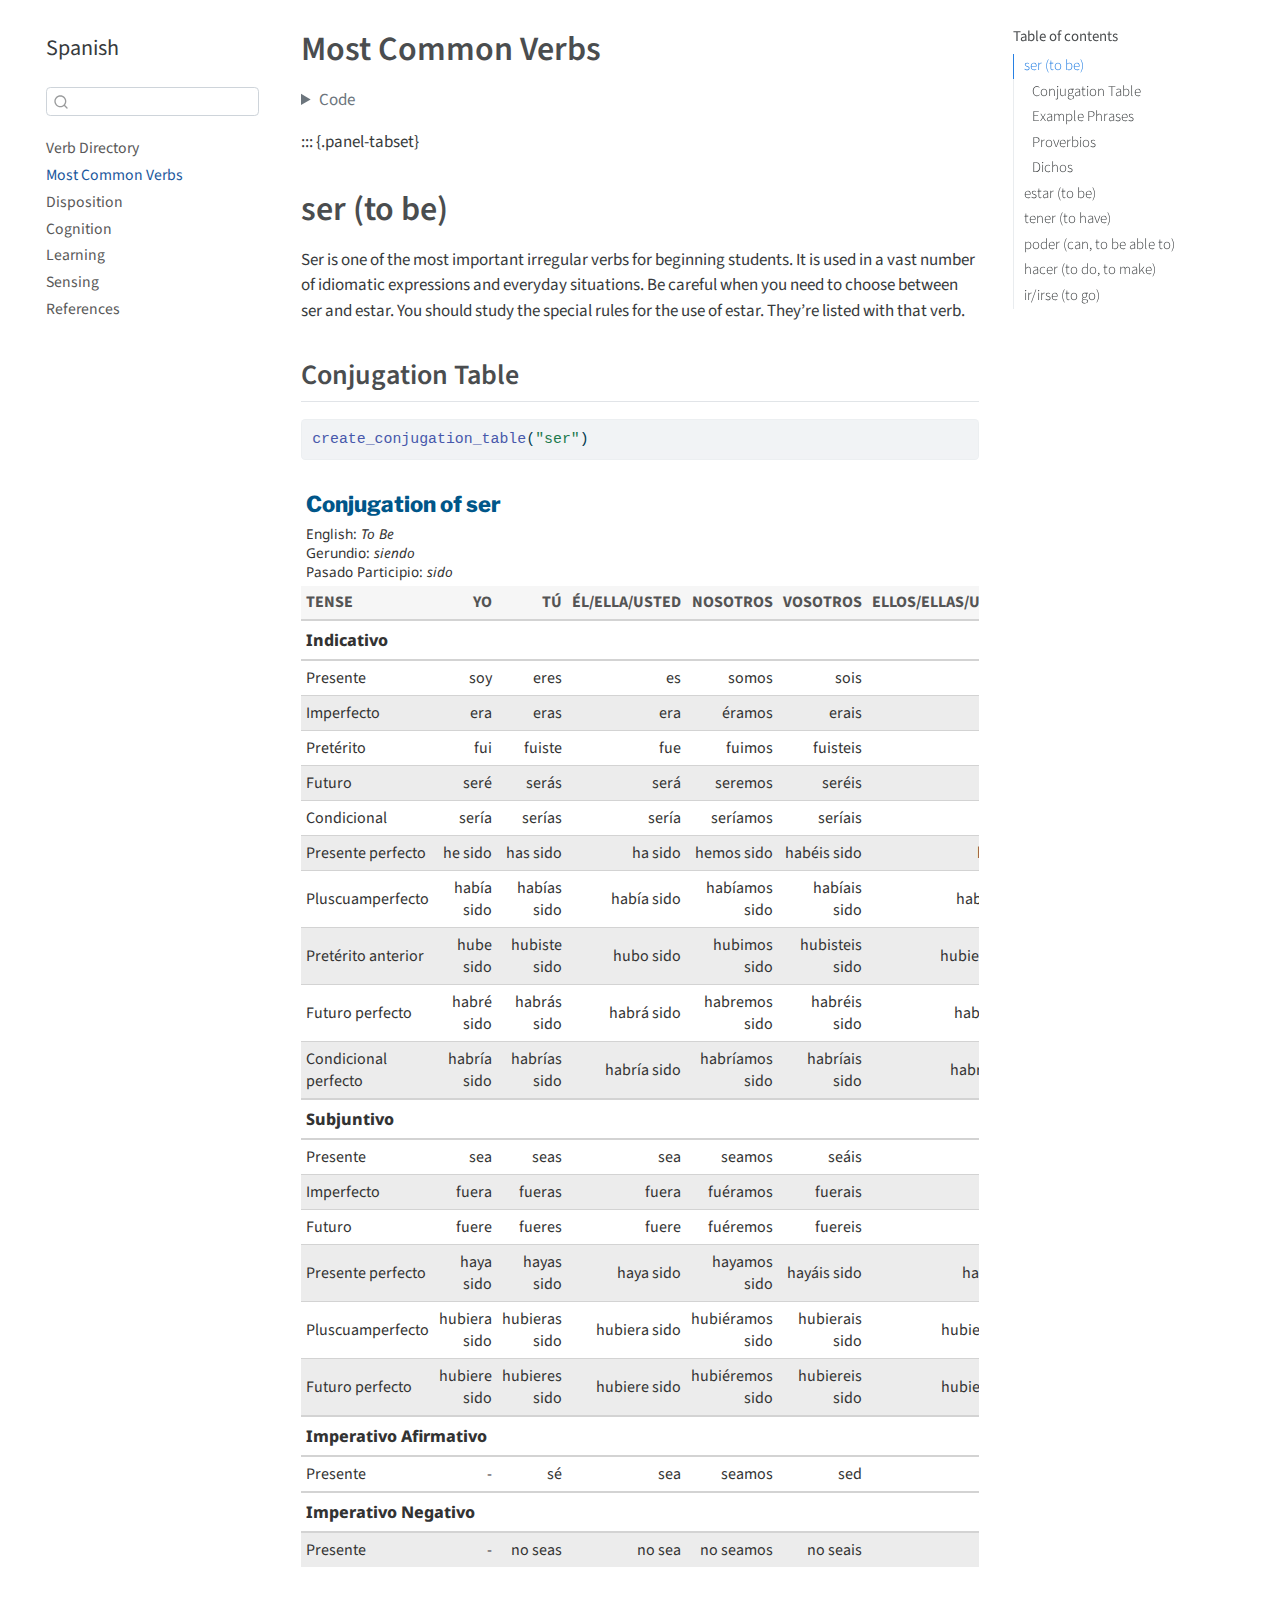
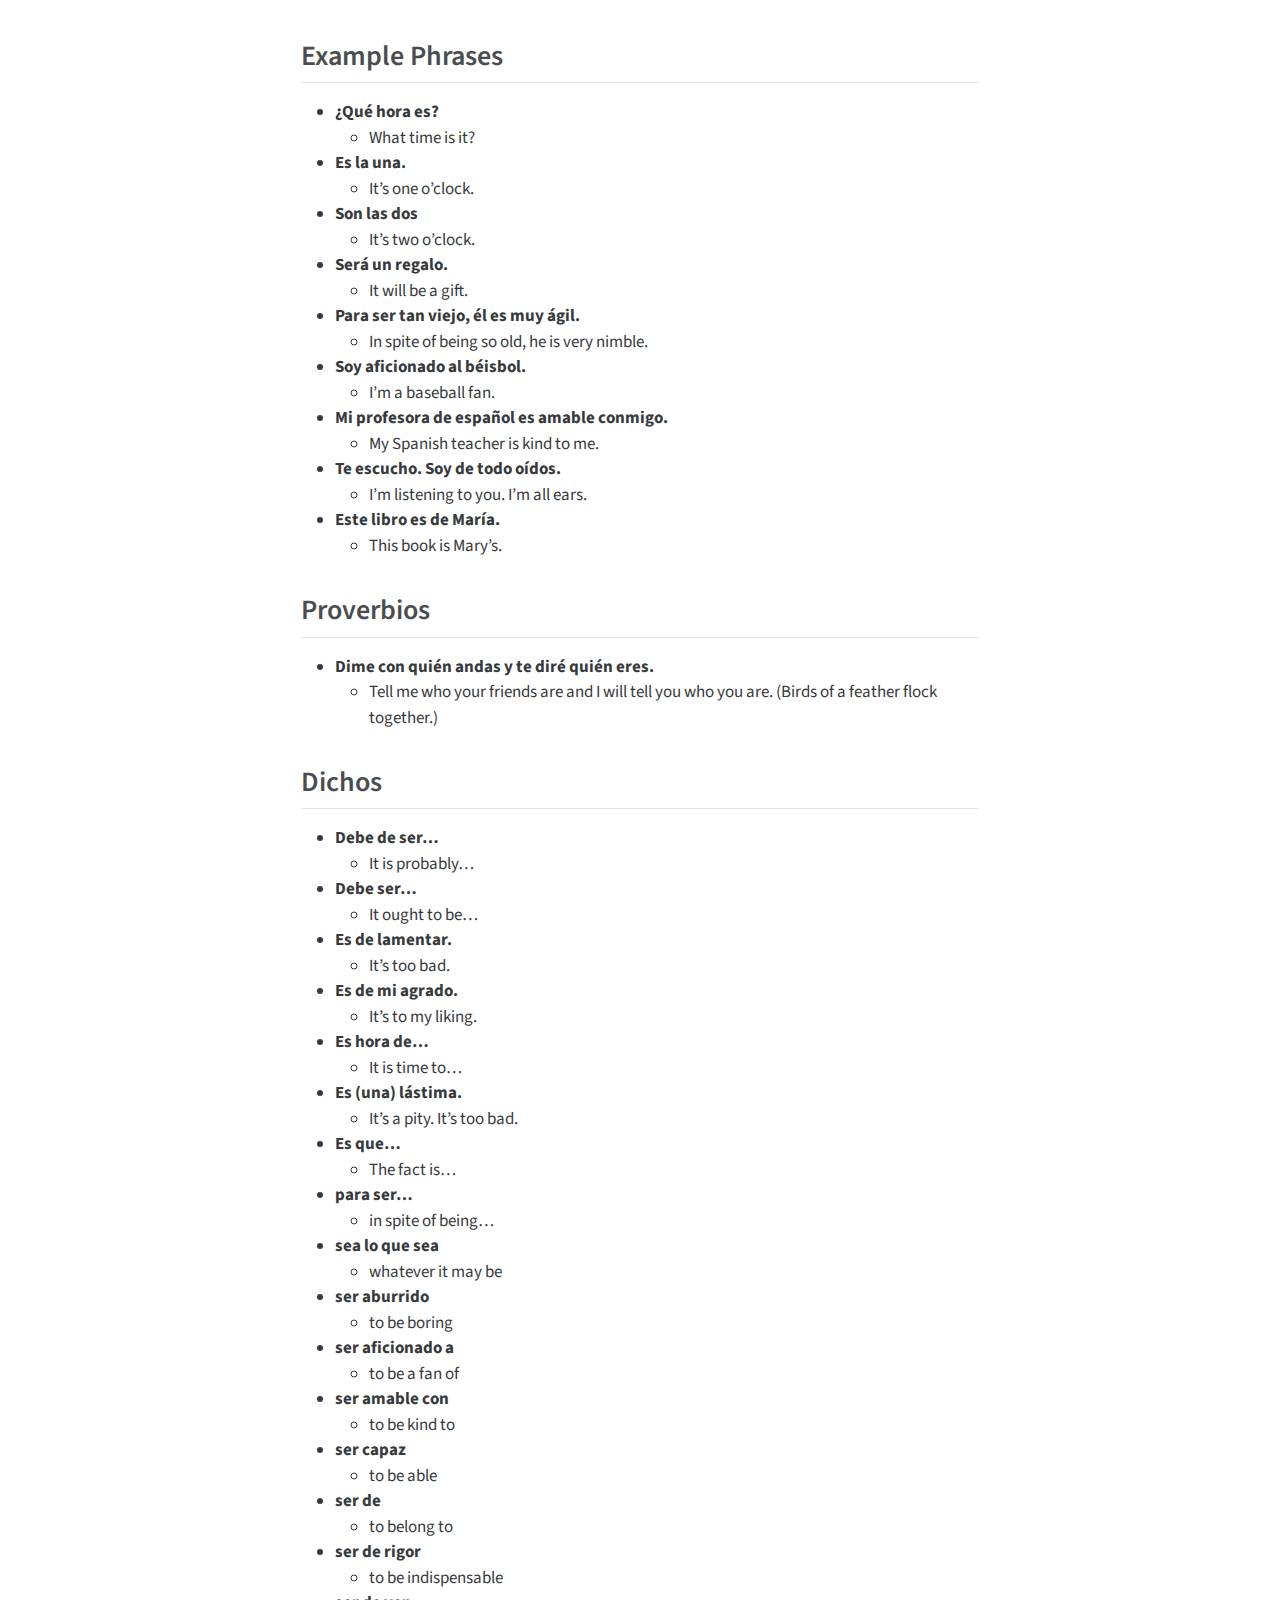
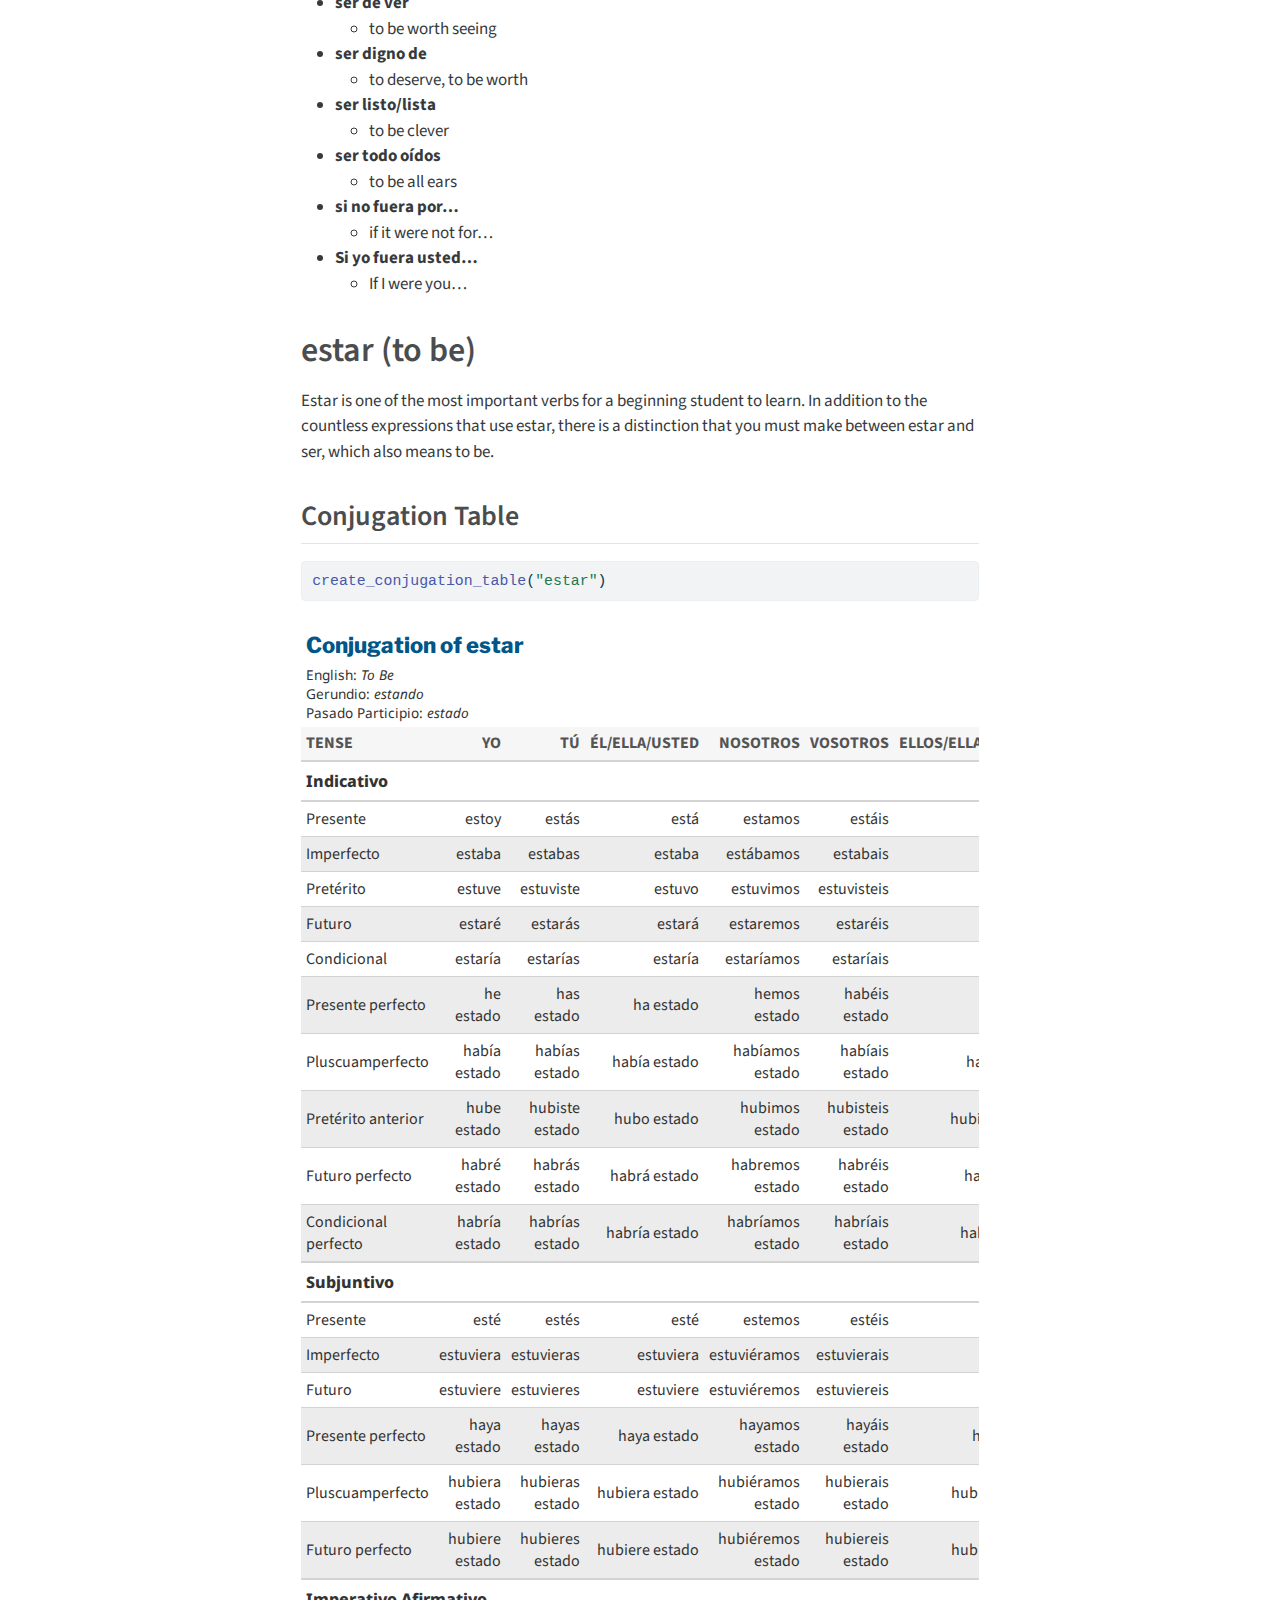
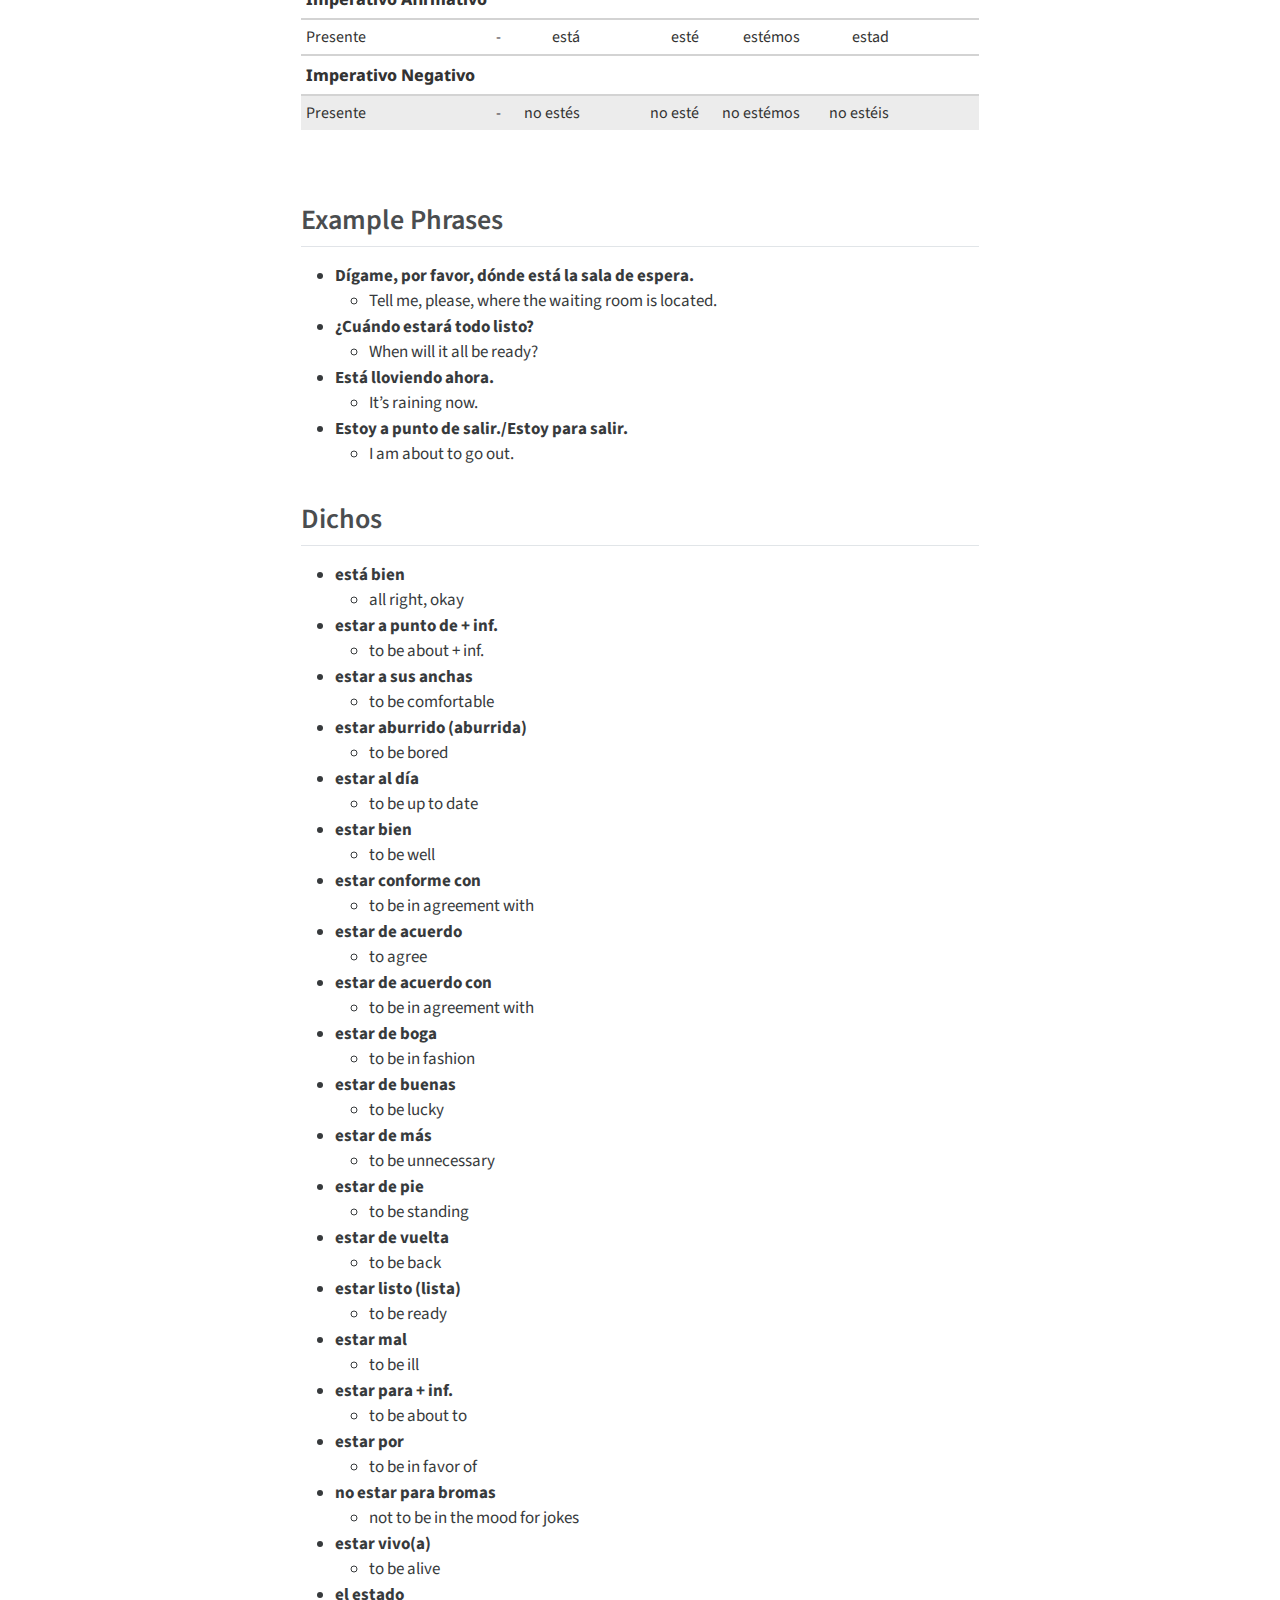
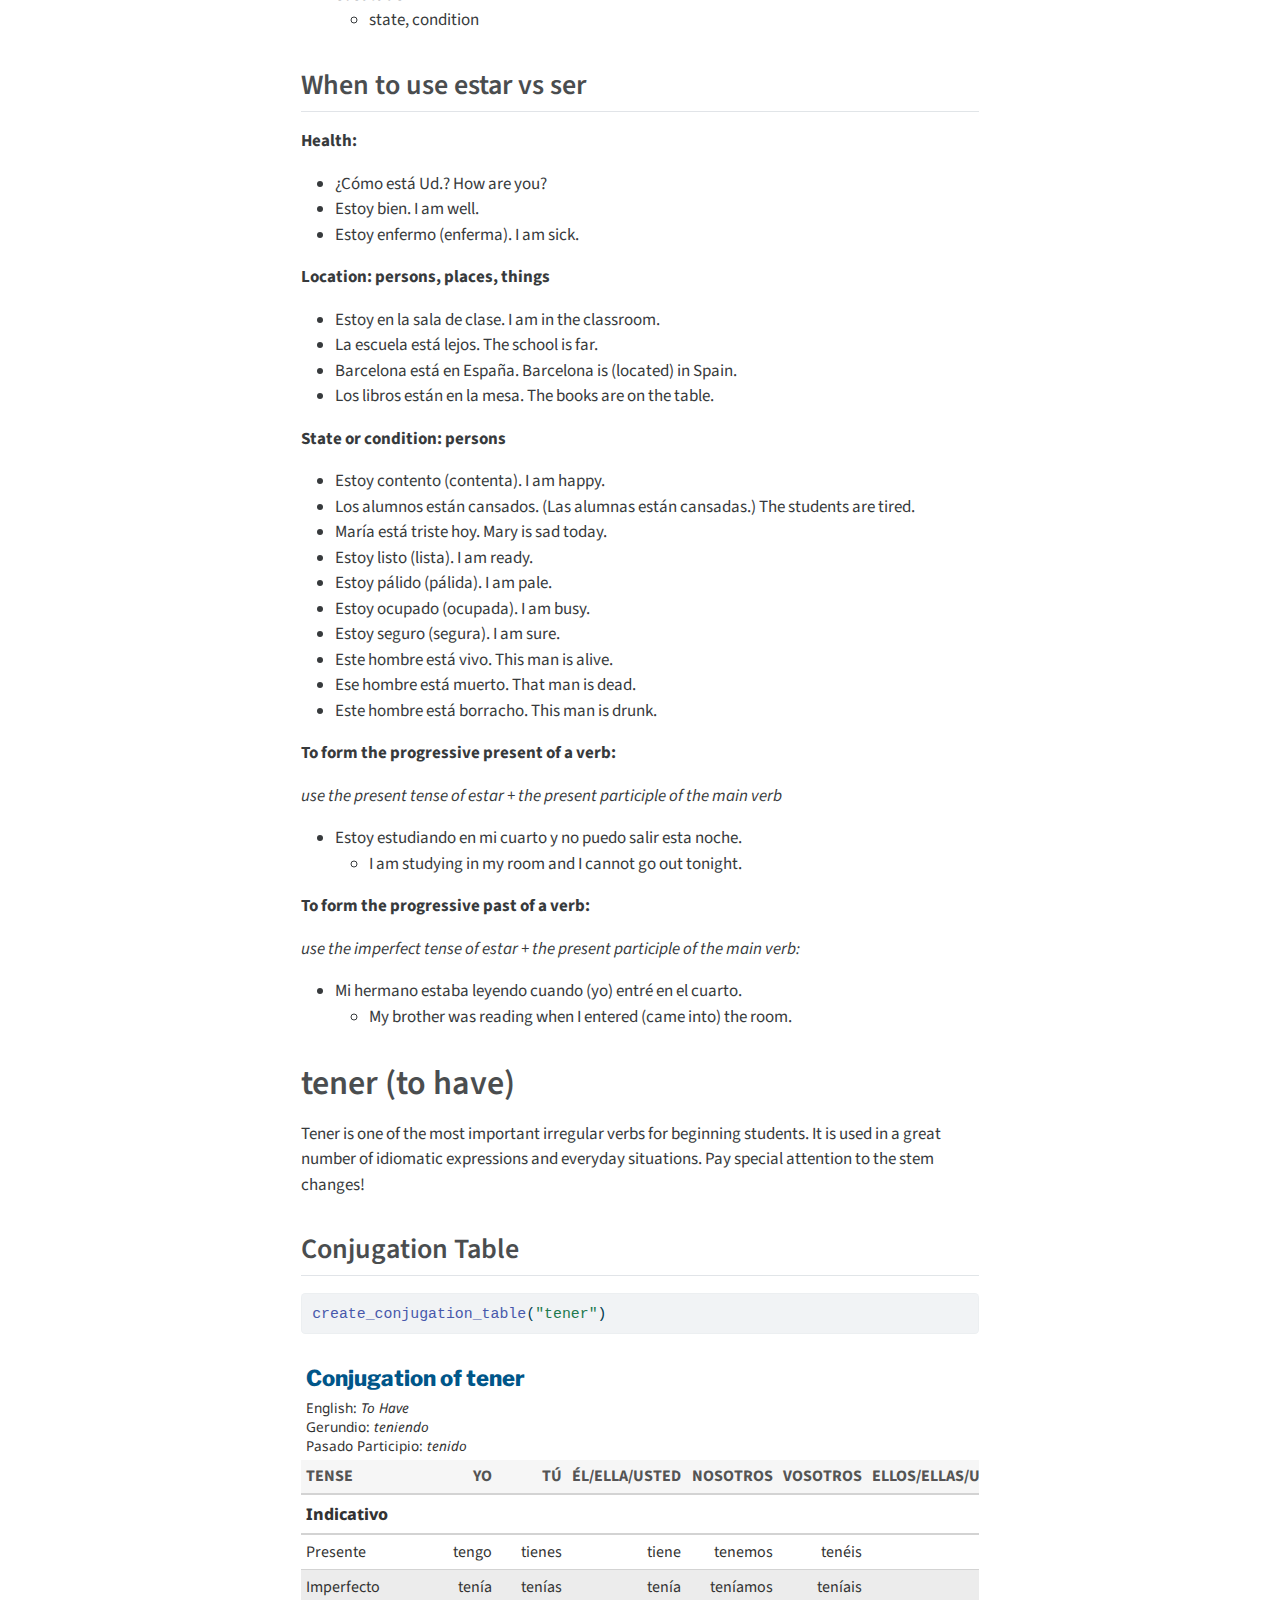
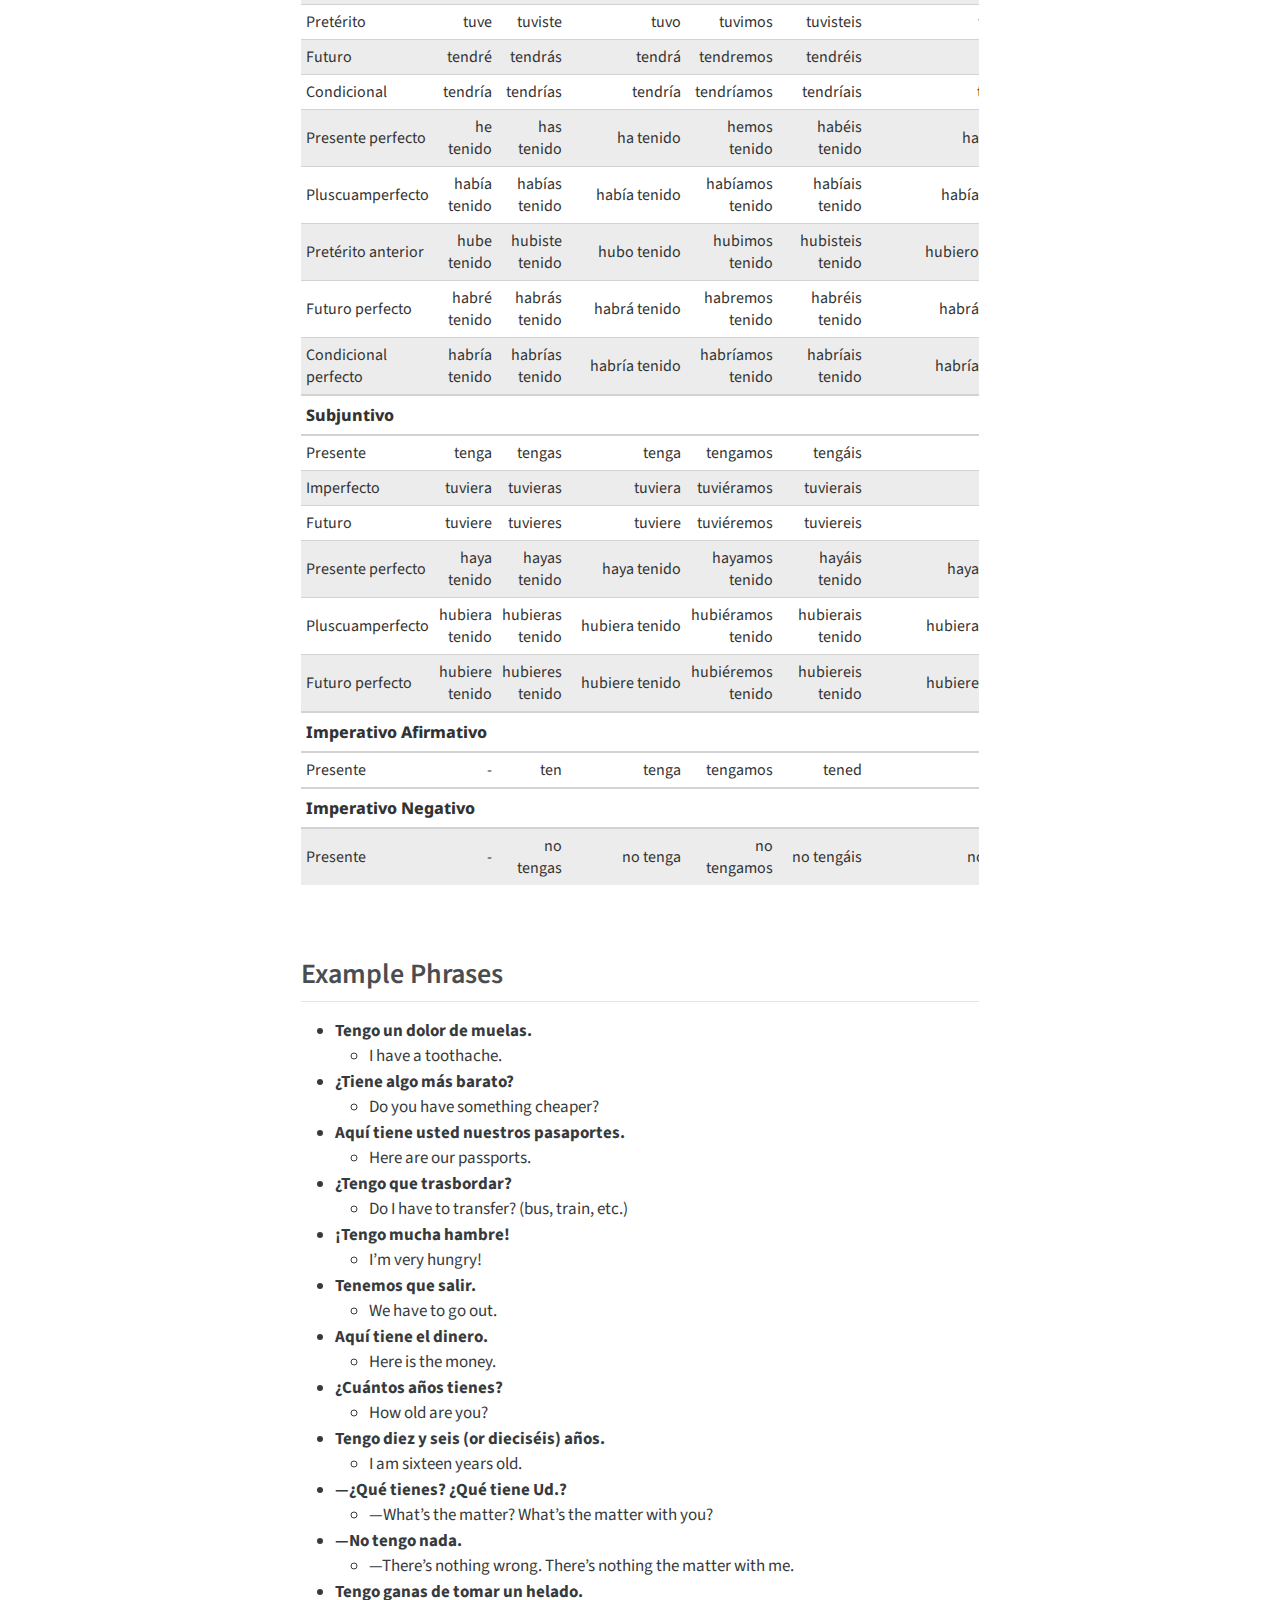
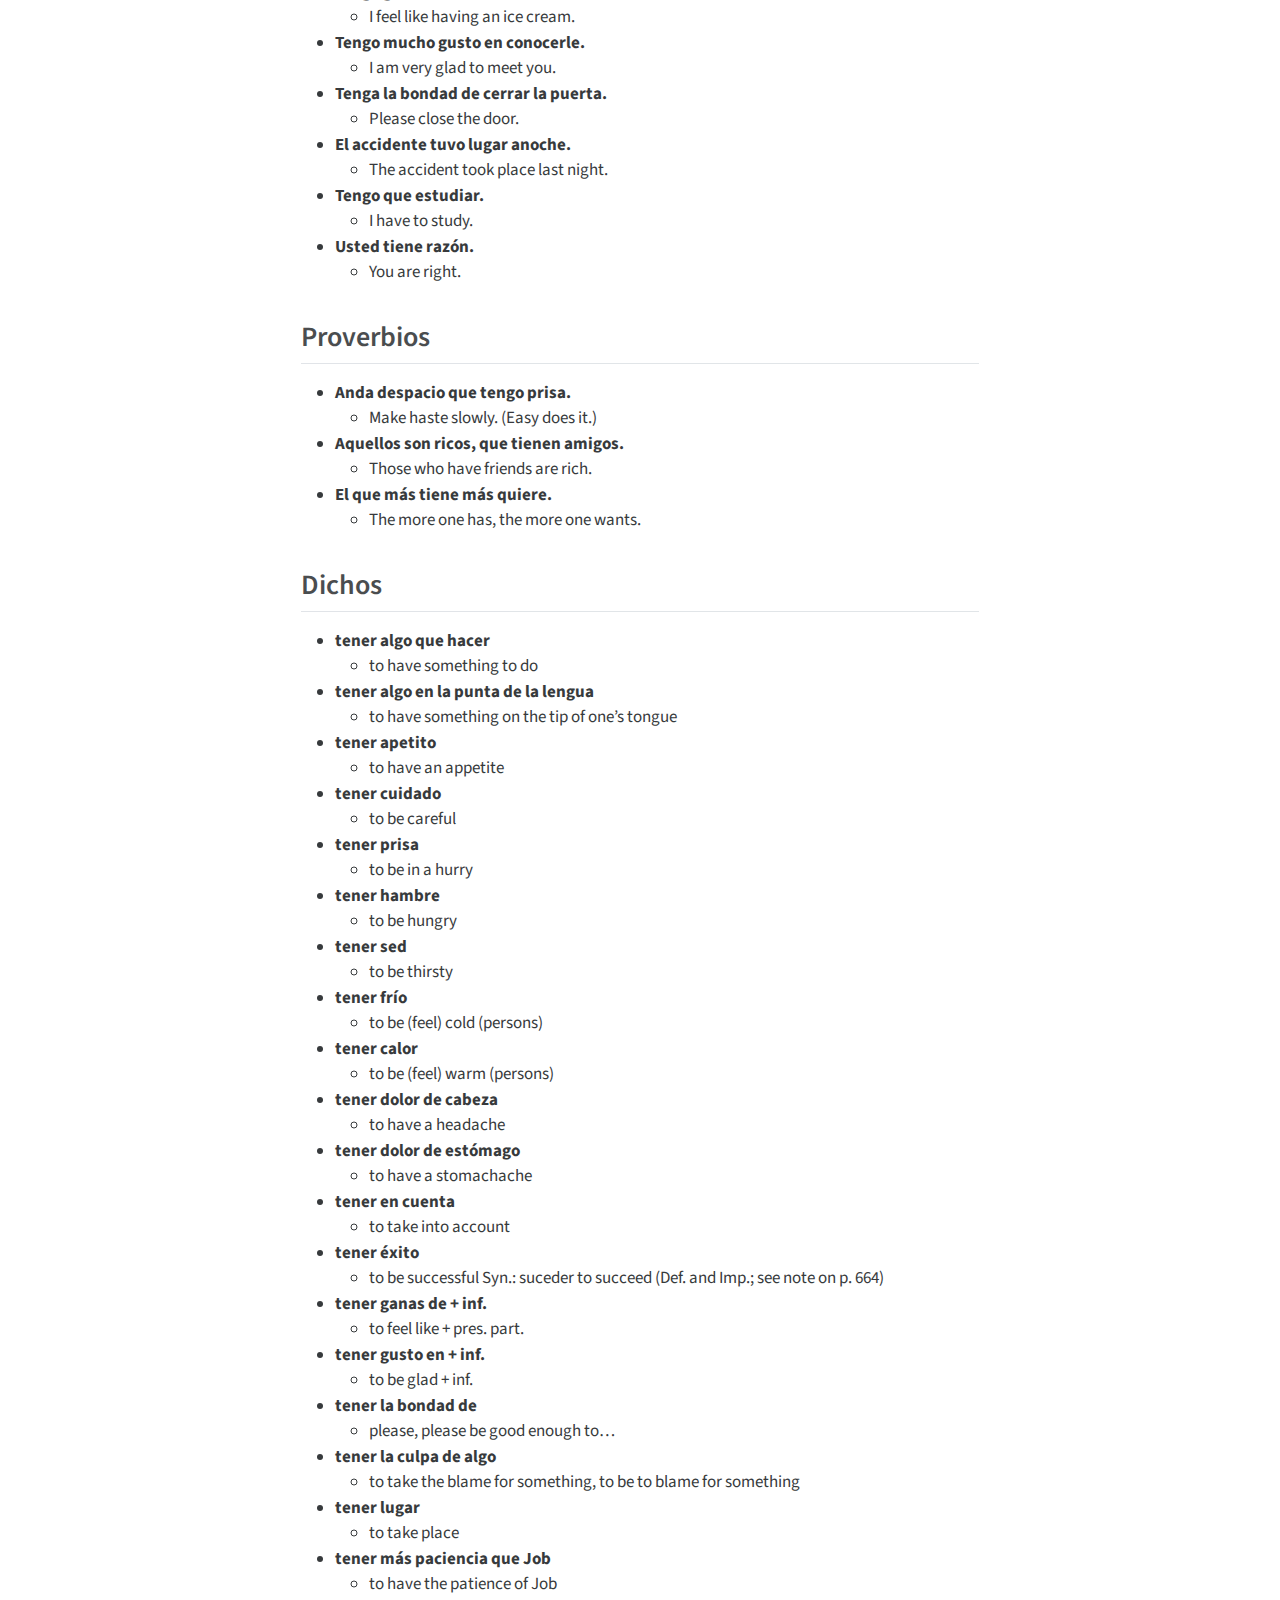
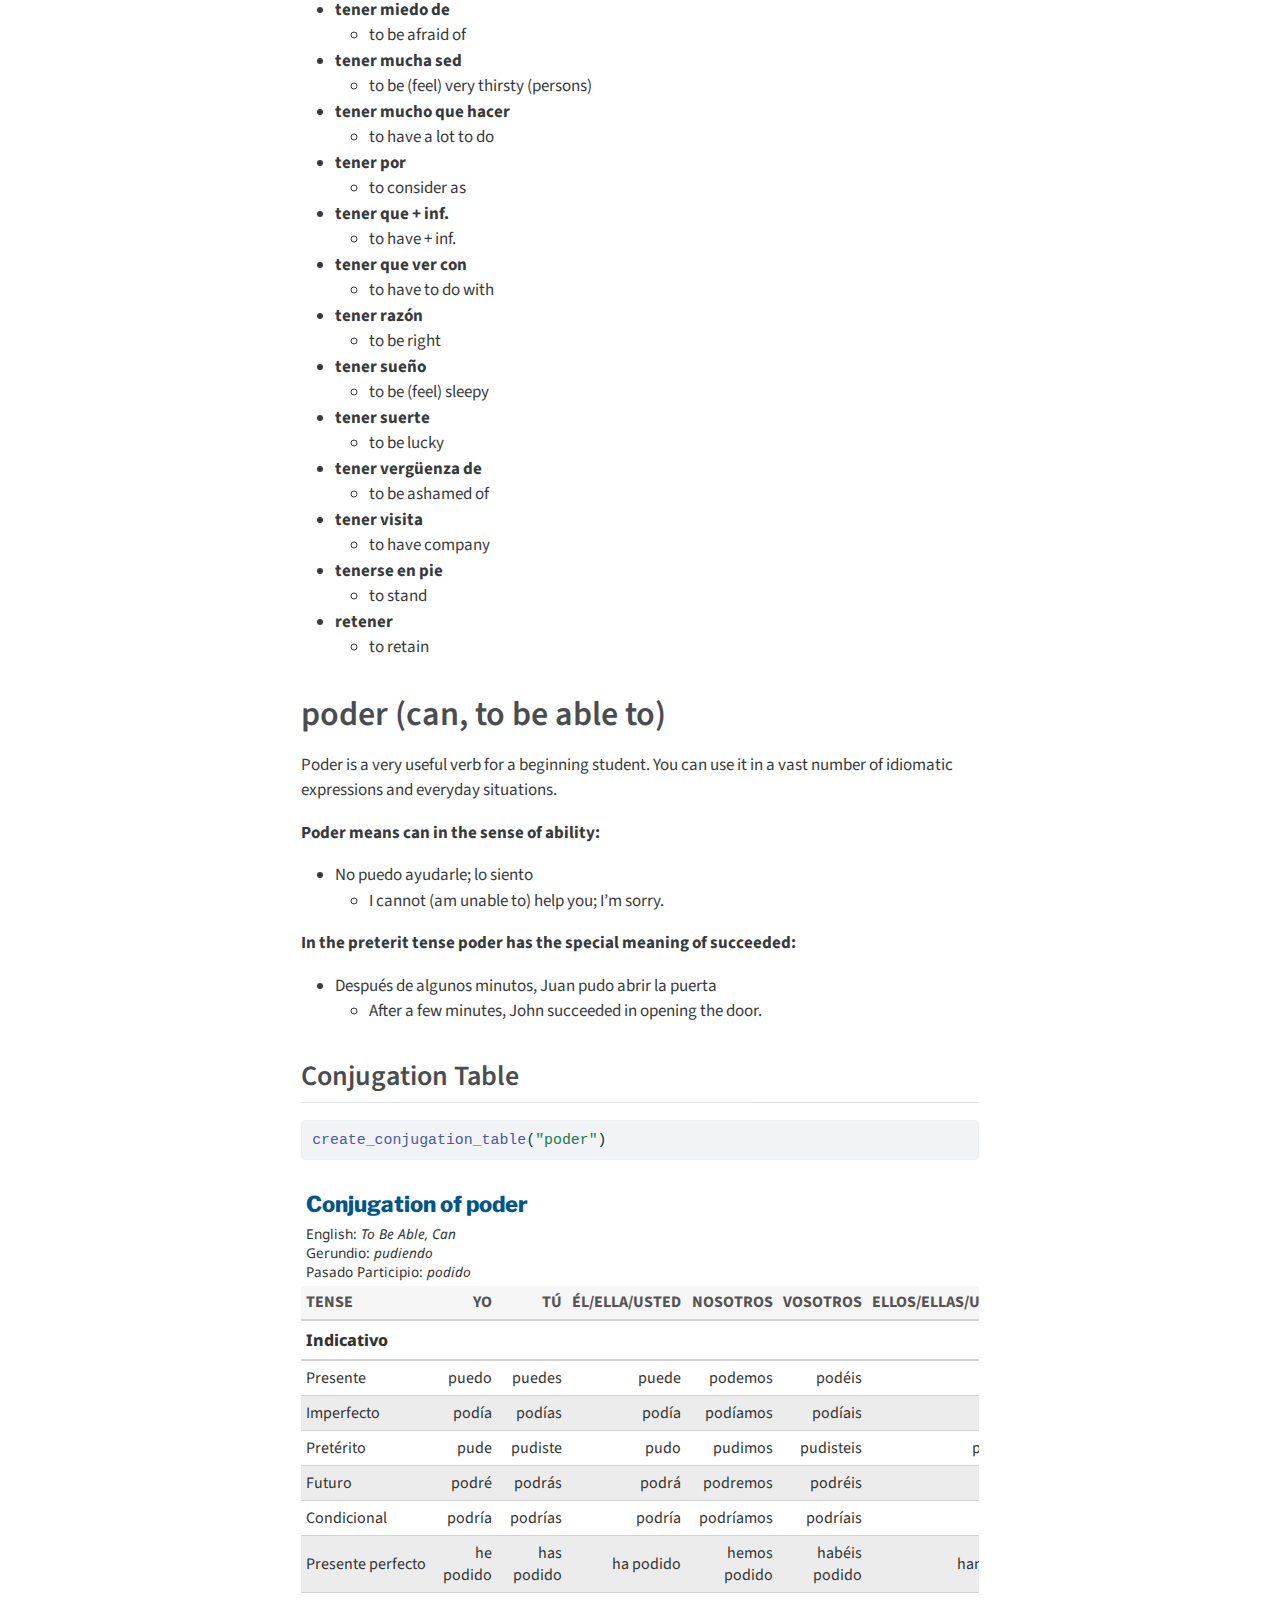
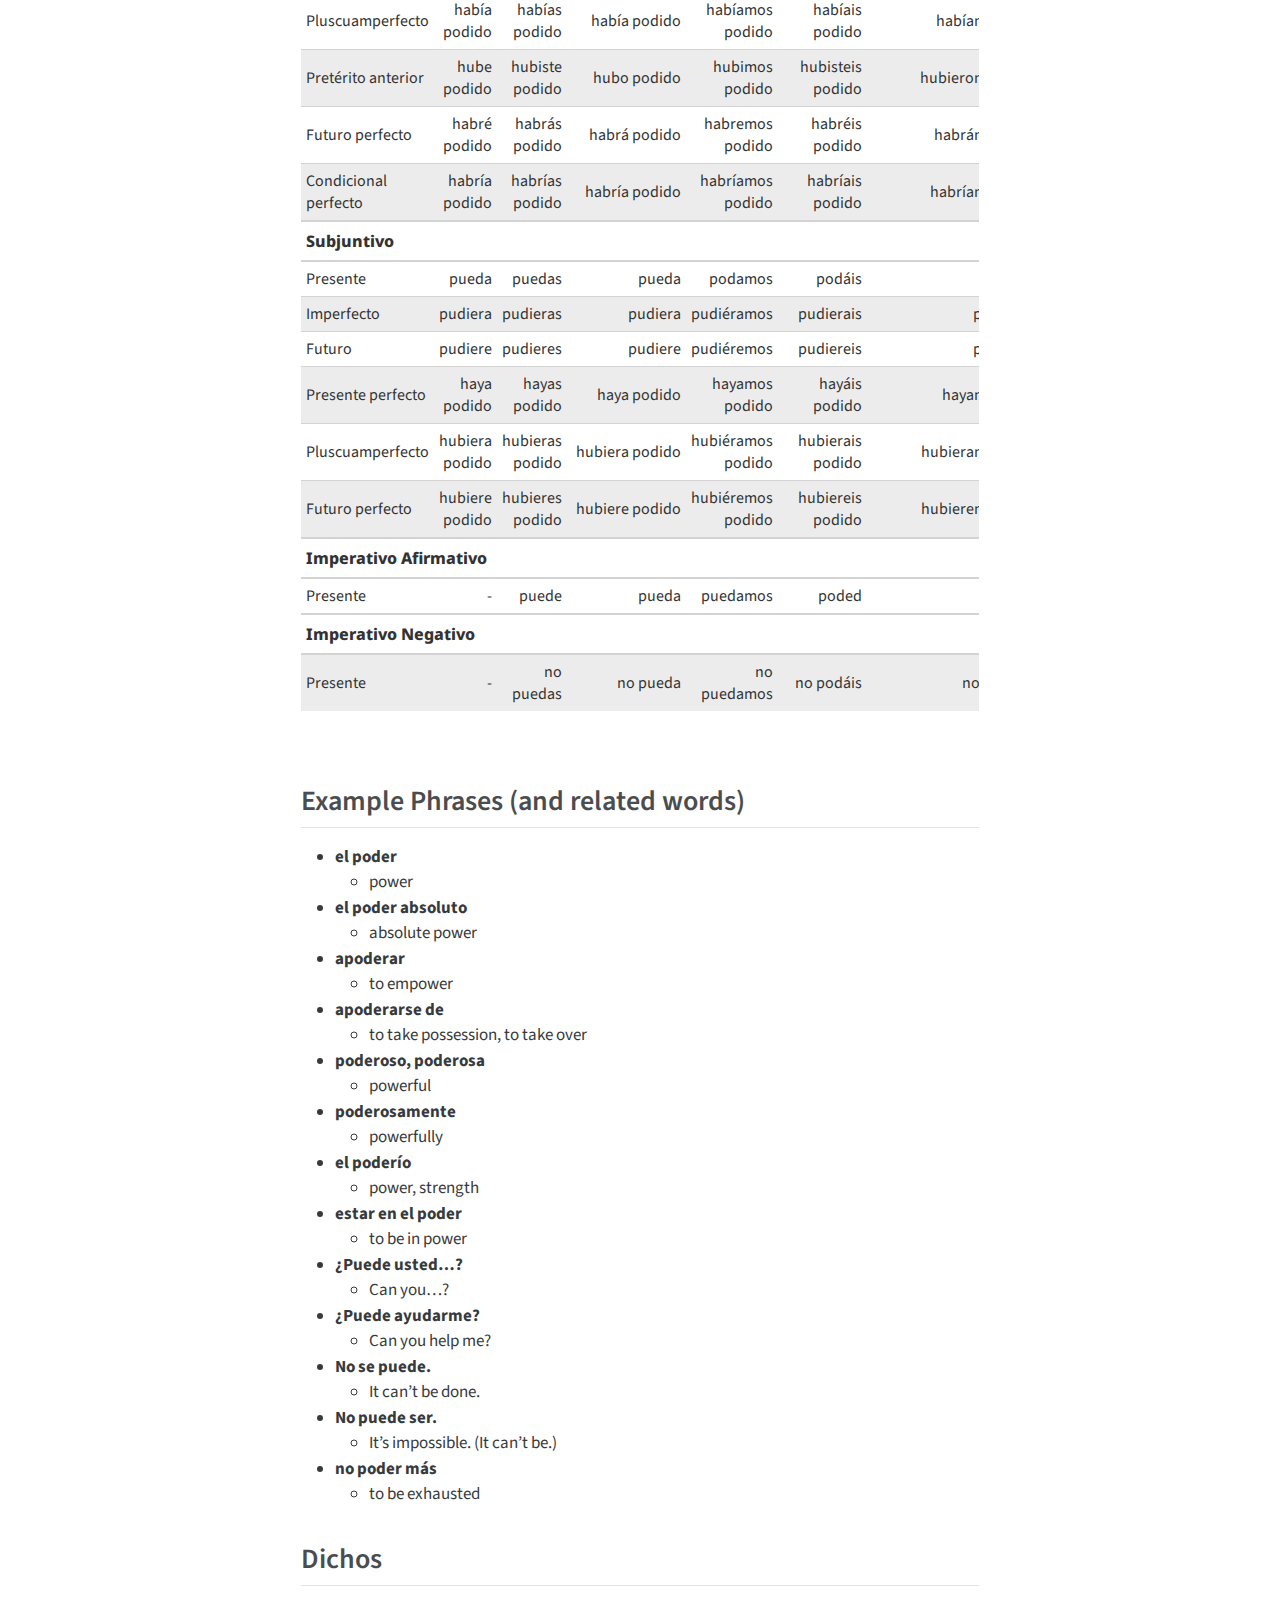
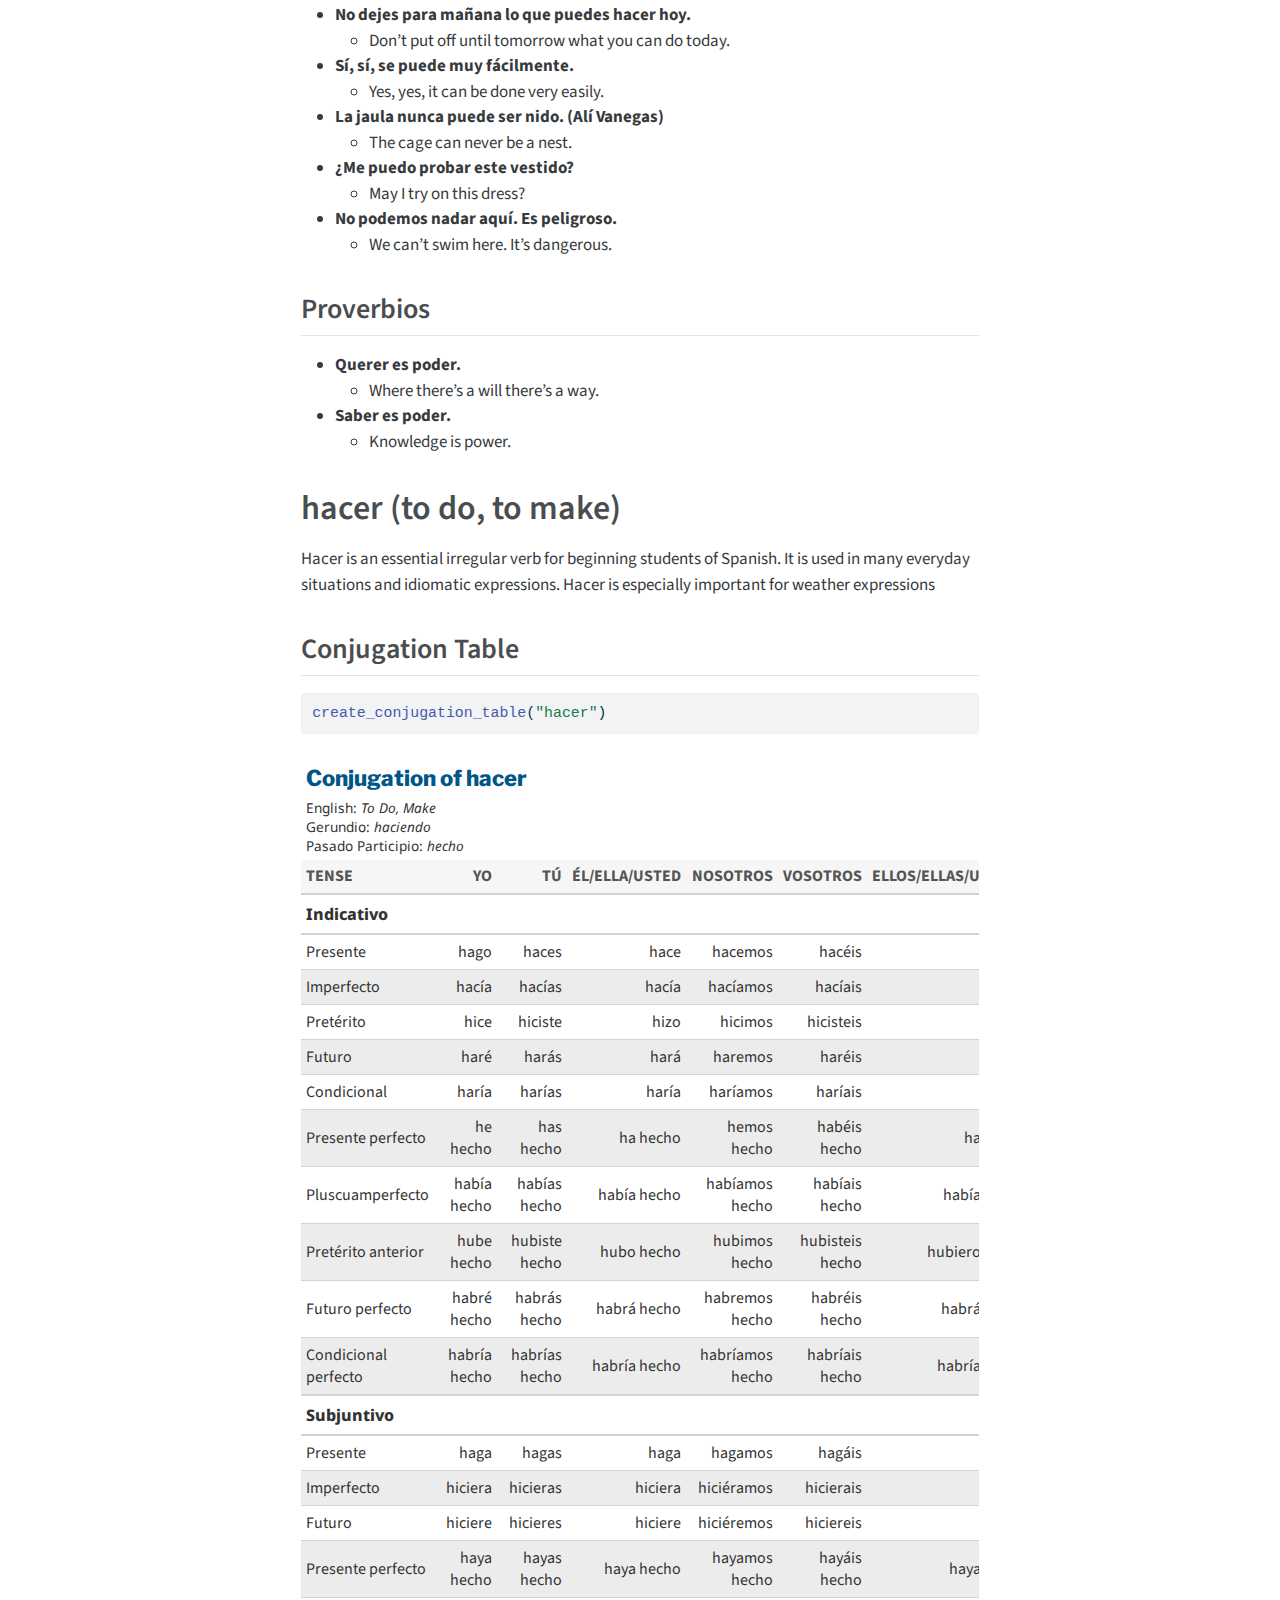
==== docs/i_l1.html @ 4996037e "more update" ====
<!DOCTYPE html>
<html xmlns="http://www.w3.org/1999/xhtml" lang="en" xml:lang="en"><head>

<meta charset="utf-8">
<meta name="generator" content="quarto-1.3.353">

<meta name="viewport" content="width=device-width, initial-scale=1.0, user-scalable=yes">


<title>Spanish - Most Common Verbs</title>
<style>
code{white-space: pre-wrap;}
span.smallcaps{font-variant: small-caps;}
div.columns{display: flex; gap: min(4vw, 1.5em);}
div.column{flex: auto; overflow-x: auto;}
div.hanging-indent{margin-left: 1.5em; text-indent: -1.5em;}
ul.task-list{list-style: none;}
ul.task-list li input[type="checkbox"] {
  width: 0.8em;
  margin: 0 0.8em 0.2em -1em; /* quarto-specific, see https://github.com/quarto-dev/quarto-cli/issues/4556 */ 
  vertical-align: middle;
}
/* CSS for syntax highlighting */
pre > code.sourceCode { white-space: pre; position: relative; }
pre > code.sourceCode > span { display: inline-block; line-height: 1.25; }
pre > code.sourceCode > span:empty { height: 1.2em; }
.sourceCode { overflow: visible; }
code.sourceCode > span { color: inherit; text-decoration: inherit; }
div.sourceCode { margin: 1em 0; }
pre.sourceCode { margin: 0; }
@media screen {
div.sourceCode { overflow: auto; }
}
@media print {
pre > code.sourceCode { white-space: pre-wrap; }
pre > code.sourceCode > span { text-indent: -5em; padding-left: 5em; }
}
pre.numberSource code
  { counter-reset: source-line 0; }
pre.numberSource code > span
  { position: relative; left: -4em; counter-increment: source-line; }
pre.numberSource code > span > a:first-child::before
  { content: counter(source-line);
    position: relative; left: -1em; text-align: right; vertical-align: baseline;
    border: none; display: inline-block;
    -webkit-touch-callout: none; -webkit-user-select: none;
    -khtml-user-select: none; -moz-user-select: none;
    -ms-user-select: none; user-select: none;
    padding: 0 4px; width: 4em;
  }
pre.numberSource { margin-left: 3em;  padding-left: 4px; }
div.sourceCode
  {   }
@media screen {
pre > code.sourceCode > span > a:first-child::before { text-decoration: underline; }
}
</style>


<script src="site_libs/quarto-nav/quarto-nav.js"></script>
<script src="site_libs/quarto-nav/headroom.min.js"></script>
<script src="site_libs/clipboard/clipboard.min.js"></script>
<script src="site_libs/quarto-search/autocomplete.umd.js"></script>
<script src="site_libs/quarto-search/fuse.min.js"></script>
<script src="site_libs/quarto-search/quarto-search.js"></script>
<meta name="quarto:offset" content="./">
<link href="./i_l2.html" rel="next">
<link href="./index.html" rel="prev">
<script src="site_libs/quarto-html/quarto.js"></script>
<script src="site_libs/quarto-html/popper.min.js"></script>
<script src="site_libs/quarto-html/tippy.umd.min.js"></script>
<script src="site_libs/quarto-html/anchor.min.js"></script>
<link href="site_libs/quarto-html/tippy.css" rel="stylesheet">
<link href="site_libs/quarto-html/quarto-syntax-highlighting.css" rel="stylesheet" id="quarto-text-highlighting-styles">
<script src="site_libs/bootstrap/bootstrap.min.js"></script>
<link href="site_libs/bootstrap/bootstrap-icons.css" rel="stylesheet">
<link href="site_libs/bootstrap/bootstrap.min.css" rel="stylesheet" id="quarto-bootstrap" data-mode="light">
<script id="quarto-search-options" type="application/json">{
  "location": "sidebar",
  "copy-button": false,
  "collapse-after": 3,
  "panel-placement": "start",
  "type": "textbox",
  "limit": 20,
  "language": {
    "search-no-results-text": "No results",
    "search-matching-documents-text": "matching documents",
    "search-copy-link-title": "Copy link to search",
    "search-hide-matches-text": "Hide additional matches",
    "search-more-match-text": "more match in this document",
    "search-more-matches-text": "more matches in this document",
    "search-clear-button-title": "Clear",
    "search-detached-cancel-button-title": "Cancel",
    "search-submit-button-title": "Submit"
  }
}</script>


</head>

<body class="nav-sidebar floating">

<div id="quarto-search-results"></div>
  <header id="quarto-header" class="headroom fixed-top">
  <nav class="quarto-secondary-nav">
    <div class="container-fluid d-flex">
      <button type="button" class="quarto-btn-toggle btn" data-bs-toggle="collapse" data-bs-target="#quarto-sidebar,#quarto-sidebar-glass" aria-controls="quarto-sidebar" aria-expanded="false" aria-label="Toggle sidebar navigation" onclick="if (window.quartoToggleHeadroom) { window.quartoToggleHeadroom(); }">
        <i class="bi bi-layout-text-sidebar-reverse"></i>
      </button>
      <nav class="quarto-page-breadcrumbs" aria-label="breadcrumb"><ol class="breadcrumb"><li class="breadcrumb-item"><a href="./i_l1.html">Most Common Verbs</a></li></ol></nav>
      <a class="flex-grow-1" role="button" data-bs-toggle="collapse" data-bs-target="#quarto-sidebar,#quarto-sidebar-glass" aria-controls="quarto-sidebar" aria-expanded="false" aria-label="Toggle sidebar navigation" onclick="if (window.quartoToggleHeadroom) { window.quartoToggleHeadroom(); }">      
      </a>
      <button type="button" class="btn quarto-search-button" aria-label="Search" onclick="window.quartoOpenSearch();">
        <i class="bi bi-search"></i>
      </button>
    </div>
  </nav>
</header>
<!-- content -->
<div id="quarto-content" class="quarto-container page-columns page-rows-contents page-layout-article">
<!-- sidebar -->
  <nav id="quarto-sidebar" class="sidebar collapse collapse-horizontal sidebar-navigation floating overflow-auto">
    <div class="pt-lg-2 mt-2 text-left sidebar-header">
    <div class="sidebar-title mb-0 py-0">
      <a href="./">Spanish</a> 
    </div>
      </div>
        <div class="mt-2 flex-shrink-0 align-items-center">
        <div class="sidebar-search">
        <div id="quarto-search" class="" title="Search"></div>
        </div>
        </div>
    <div class="sidebar-menu-container"> 
    <ul class="list-unstyled mt-1">
        <li class="sidebar-item">
  <div class="sidebar-item-container"> 
  <a href="./index.html" class="sidebar-item-text sidebar-link">
 <span class="menu-text">Verb Directory</span></a>
  </div>
</li>
        <li class="sidebar-item">
  <div class="sidebar-item-container"> 
  <a href="./i_l1.html" class="sidebar-item-text sidebar-link active">
 <span class="menu-text">Most Common Verbs</span></a>
  </div>
</li>
        <li class="sidebar-item">
  <div class="sidebar-item-container"> 
  <a href="./i_l2.html" class="sidebar-item-text sidebar-link">
 <span class="menu-text">Disposition</span></a>
  </div>
</li>
        <li class="sidebar-item">
  <div class="sidebar-item-container"> 
  <a href="./i_l3.html" class="sidebar-item-text sidebar-link">
 <span class="menu-text">Cognition</span></a>
  </div>
</li>
        <li class="sidebar-item">
  <div class="sidebar-item-container"> 
  <a href="./i_l4.html" class="sidebar-item-text sidebar-link">
 <span class="menu-text">Learning</span></a>
  </div>
</li>
        <li class="sidebar-item">
  <div class="sidebar-item-container"> 
  <a href="./i_l5.html" class="sidebar-item-text sidebar-link">
 <span class="menu-text">Sensing</span></a>
  </div>
</li>
        <li class="sidebar-item">
  <div class="sidebar-item-container"> 
  <a href="./references.html" class="sidebar-item-text sidebar-link">
 <span class="menu-text">References</span></a>
  </div>
</li>
    </ul>
    </div>
</nav>
<div id="quarto-sidebar-glass" data-bs-toggle="collapse" data-bs-target="#quarto-sidebar,#quarto-sidebar-glass"></div>
<!-- margin-sidebar -->
    <div id="quarto-margin-sidebar" class="sidebar margin-sidebar">
        <nav id="TOC" role="doc-toc" class="toc-active">
    <h2 id="toc-title">Table of contents</h2>
   
  <ul>
  <li><a href="#ser-to-be" id="toc-ser-to-be" class="nav-link active" data-scroll-target="#ser-to-be">ser (to be)</a>
  <ul class="collapse">
  <li><a href="#conjugation-table" id="toc-conjugation-table" class="nav-link" data-scroll-target="#conjugation-table">Conjugation Table</a></li>
  <li><a href="#example-phrases" id="toc-example-phrases" class="nav-link" data-scroll-target="#example-phrases">Example Phrases</a></li>
  <li><a href="#proverbios" id="toc-proverbios" class="nav-link" data-scroll-target="#proverbios">Proverbios</a></li>
  <li><a href="#dichos" id="toc-dichos" class="nav-link" data-scroll-target="#dichos">Dichos</a></li>
  </ul></li>
  <li><a href="#estar-to-be" id="toc-estar-to-be" class="nav-link" data-scroll-target="#estar-to-be">estar (to be)</a>
  <ul class="collapse">
  <li><a href="#conjugation-table-1" id="toc-conjugation-table-1" class="nav-link" data-scroll-target="#conjugation-table-1">Conjugation Table</a></li>
  <li><a href="#example-phrases-1" id="toc-example-phrases-1" class="nav-link" data-scroll-target="#example-phrases-1">Example Phrases</a></li>
  <li><a href="#dichos-1" id="toc-dichos-1" class="nav-link" data-scroll-target="#dichos-1">Dichos</a></li>
  <li><a href="#when-to-use-estar-vs-ser" id="toc-when-to-use-estar-vs-ser" class="nav-link" data-scroll-target="#when-to-use-estar-vs-ser">When to use estar vs ser</a></li>
  </ul></li>
  <li><a href="#tener-to-have" id="toc-tener-to-have" class="nav-link" data-scroll-target="#tener-to-have">tener (to have)</a>
  <ul class="collapse">
  <li><a href="#conjugation-table-2" id="toc-conjugation-table-2" class="nav-link" data-scroll-target="#conjugation-table-2">Conjugation Table</a></li>
  <li><a href="#example-phrases-2" id="toc-example-phrases-2" class="nav-link" data-scroll-target="#example-phrases-2">Example Phrases</a></li>
  <li><a href="#proverbios-1" id="toc-proverbios-1" class="nav-link" data-scroll-target="#proverbios-1">Proverbios</a></li>
  <li><a href="#dichos-2" id="toc-dichos-2" class="nav-link" data-scroll-target="#dichos-2">Dichos</a></li>
  </ul></li>
  <li><a href="#poder-can-to-be-able-to" id="toc-poder-can-to-be-able-to" class="nav-link" data-scroll-target="#poder-can-to-be-able-to">poder (can, to be able to)</a>
  <ul class="collapse">
  <li><a href="#conjugation-table-3" id="toc-conjugation-table-3" class="nav-link" data-scroll-target="#conjugation-table-3">Conjugation Table</a></li>
  <li><a href="#example-phrases-and-related-words" id="toc-example-phrases-and-related-words" class="nav-link" data-scroll-target="#example-phrases-and-related-words">Example Phrases (and related words)</a></li>
  <li><a href="#dichos-3" id="toc-dichos-3" class="nav-link" data-scroll-target="#dichos-3">Dichos</a></li>
  <li><a href="#proverbios-2" id="toc-proverbios-2" class="nav-link" data-scroll-target="#proverbios-2">Proverbios</a></li>
  </ul></li>
  <li><a href="#hacer-to-do-to-make" id="toc-hacer-to-do-to-make" class="nav-link" data-scroll-target="#hacer-to-do-to-make">hacer (to do, to make)</a>
  <ul class="collapse">
  <li><a href="#conjugation-table-4" id="toc-conjugation-table-4" class="nav-link" data-scroll-target="#conjugation-table-4">Conjugation Table</a></li>
  <li><a href="#example-phrases-3" id="toc-example-phrases-3" class="nav-link" data-scroll-target="#example-phrases-3">Example Phrases</a></li>
  <li><a href="#proverbios-3" id="toc-proverbios-3" class="nav-link" data-scroll-target="#proverbios-3">Proverbios</a></li>
  <li><a href="#dichos-4" id="toc-dichos-4" class="nav-link" data-scroll-target="#dichos-4">Dichos</a></li>
  <li><a href="#formulas-with-hacer" id="toc-formulas-with-hacer" class="nav-link" data-scroll-target="#formulas-with-hacer">Formulas with hacer</a></li>
  <li><a href="#weather-expressions" id="toc-weather-expressions" class="nav-link" data-scroll-target="#weather-expressions">Weather Expressions</a></li>
  </ul></li>
  <li><a href="#irirse-to-go" id="toc-irirse-to-go" class="nav-link" data-scroll-target="#irirse-to-go">ir/irse (to go)</a>
  <ul class="collapse">
  <li><a href="#conjugation-table-5" id="toc-conjugation-table-5" class="nav-link" data-scroll-target="#conjugation-table-5">Conjugation Table</a></li>
  <li><a href="#example-phrases-4" id="toc-example-phrases-4" class="nav-link" data-scroll-target="#example-phrases-4">Example Phrases</a></li>
  <li><a href="#proverbios-4" id="toc-proverbios-4" class="nav-link" data-scroll-target="#proverbios-4">Proverbios</a></li>
  <li><a href="#dichos-5" id="toc-dichos-5" class="nav-link" data-scroll-target="#dichos-5">Dichos</a></li>
  </ul></li>
  </ul>
</nav>
    </div>
<!-- main -->
<main class="content" id="quarto-document-content">

<header id="title-block-header" class="quarto-title-block default">
<div class="quarto-title">
<h1 class="title">Most Common Verbs</h1>
</div>



<div class="quarto-title-meta">

    
  
    
  </div>
  

</header>

<div class="cell">
<details>
<summary>Code</summary>
<div class="sourceCode cell-code" id="cb1"><pre class="sourceCode r code-with-copy"><code class="sourceCode r"><span id="cb1-1"><a href="#cb1-1" aria-hidden="true" tabindex="-1"></a><span class="fu">library</span>(tidyverse)</span>
<span id="cb1-2"><a href="#cb1-2" aria-hidden="true" tabindex="-1"></a><span class="fu">library</span>(gt)</span>
<span id="cb1-3"><a href="#cb1-3" aria-hidden="true" tabindex="-1"></a></span>
<span id="cb1-4"><a href="#cb1-4" aria-hidden="true" tabindex="-1"></a>df <span class="ot">=</span> <span class="fu">read_csv</span>(<span class="st">"https://raw.githubusercontent.com/ghidinelli/fred-jehle-spanish-verbs/master/jehle_verb_database.csv"</span>)</span>
<span id="cb1-5"><a href="#cb1-5" aria-hidden="true" tabindex="-1"></a></span>
<span id="cb1-6"><a href="#cb1-6" aria-hidden="true" tabindex="-1"></a>my_gt_theme <span class="ot">&lt;-</span> <span class="cf">function</span>(gt_object, ...) {</span>
<span id="cb1-7"><a href="#cb1-7" aria-hidden="true" tabindex="-1"></a>  </span>
<span id="cb1-8"><a href="#cb1-8" aria-hidden="true" tabindex="-1"></a>  <span class="fu">stopifnot</span>(<span class="st">"'gt_object' must be a 'gt_tbl', have you accidentally passed raw data?"</span> <span class="ot">=</span> <span class="st">"gt_tbl"</span> <span class="sc">%in%</span> <span class="fu">class</span>(gt_object))</span>
<span id="cb1-9"><a href="#cb1-9" aria-hidden="true" tabindex="-1"></a>  </span>
<span id="cb1-10"><a href="#cb1-10" aria-hidden="true" tabindex="-1"></a>  tab_out <span class="ot">&lt;-</span> gt_object <span class="sc">%&gt;%</span></span>
<span id="cb1-11"><a href="#cb1-11" aria-hidden="true" tabindex="-1"></a>    <span class="co"># Fonts</span></span>
<span id="cb1-12"><a href="#cb1-12" aria-hidden="true" tabindex="-1"></a>    <span class="fu">opt_table_font</span>(</span>
<span id="cb1-13"><a href="#cb1-13" aria-hidden="true" tabindex="-1"></a>      <span class="at">font =</span> <span class="fu">list</span>(</span>
<span id="cb1-14"><a href="#cb1-14" aria-hidden="true" tabindex="-1"></a>        <span class="fu">google_font</span>(<span class="st">"Noto Sans"</span>), </span>
<span id="cb1-15"><a href="#cb1-15" aria-hidden="true" tabindex="-1"></a>        <span class="fu">google_font</span>(<span class="st">"Source Sans Pro"</span>),</span>
<span id="cb1-16"><a href="#cb1-16" aria-hidden="true" tabindex="-1"></a>        <span class="fu">default_fonts</span>()</span>
<span id="cb1-17"><a href="#cb1-17" aria-hidden="true" tabindex="-1"></a>      )</span>
<span id="cb1-18"><a href="#cb1-18" aria-hidden="true" tabindex="-1"></a>    ) <span class="sc">%&gt;%</span></span>
<span id="cb1-19"><a href="#cb1-19" aria-hidden="true" tabindex="-1"></a>    </span>
<span id="cb1-20"><a href="#cb1-20" aria-hidden="true" tabindex="-1"></a>    <span class="co"># Cell styles from both themes</span></span>
<span id="cb1-21"><a href="#cb1-21" aria-hidden="true" tabindex="-1"></a>    <span class="fu">tab_style</span>(</span>
<span id="cb1-22"><a href="#cb1-22" aria-hidden="true" tabindex="-1"></a>      <span class="at">style =</span> <span class="fu">cell_borders</span>(</span>
<span id="cb1-23"><a href="#cb1-23" aria-hidden="true" tabindex="-1"></a>        <span class="at">sides =</span> <span class="st">"top"</span>, <span class="at">color =</span> <span class="st">"white"</span>, <span class="at">weight =</span> <span class="fu">px</span>(<span class="dv">0</span>)),</span>
<span id="cb1-24"><a href="#cb1-24" aria-hidden="true" tabindex="-1"></a>      <span class="at">locations =</span> <span class="fu">cells_body</span>(<span class="at">rows =</span> <span class="fu">ifelse</span>(<span class="fu">nrow</span>(gt_object[[<span class="st">"_data"</span>]]) <span class="sc">&gt;</span> <span class="dv">0</span>, <span class="dv">1</span>, <span class="cn">NA</span>))) <span class="sc">%&gt;%</span></span>
<span id="cb1-25"><a href="#cb1-25" aria-hidden="true" tabindex="-1"></a>    <span class="fu">tab_style</span>(</span>
<span id="cb1-26"><a href="#cb1-26" aria-hidden="true" tabindex="-1"></a>      <span class="at">style =</span> <span class="fu">cell_text</span>(<span class="at">color =</span> <span class="st">"#005689"</span>, <span class="at">size =</span> <span class="fu">px</span>(<span class="dv">22</span>), <span class="at">weight =</span> <span class="dv">700</span>),</span>
<span id="cb1-27"><a href="#cb1-27" aria-hidden="true" tabindex="-1"></a>      <span class="at">locations =</span> <span class="fu">list</span>(<span class="fu">cells_title</span>(<span class="at">groups =</span> <span class="st">"title"</span>))) <span class="sc">%&gt;%</span></span>
<span id="cb1-28"><a href="#cb1-28" aria-hidden="true" tabindex="-1"></a>    <span class="fu">tab_style</span>(</span>
<span id="cb1-29"><a href="#cb1-29" aria-hidden="true" tabindex="-1"></a>      <span class="at">style =</span> <span class="fu">cell_text</span>(<span class="at">color =</span> <span class="st">"#545454"</span>, <span class="at">font =</span> <span class="fu">google_font</span>(<span class="st">"Source Sans Pro"</span>), <span class="at">transform =</span> <span class="st">"uppercase"</span>),</span>
<span id="cb1-30"><a href="#cb1-30" aria-hidden="true" tabindex="-1"></a>      <span class="at">locations =</span> <span class="fu">cells_column_labels</span>(<span class="fu">everything</span>())) <span class="sc">%&gt;%</span></span>
<span id="cb1-31"><a href="#cb1-31" aria-hidden="true" tabindex="-1"></a>    <span class="fu">tab_style</span>(</span>
<span id="cb1-32"><a href="#cb1-32" aria-hidden="true" tabindex="-1"></a>      <span class="at">style =</span> <span class="fu">cell_text</span>(<span class="at">font =</span> <span class="fu">google_font</span>(<span class="st">"Libre Franklin"</span>), <span class="at">weight =</span> <span class="dv">800</span>),</span>
<span id="cb1-33"><a href="#cb1-33" aria-hidden="true" tabindex="-1"></a>      <span class="at">locations =</span> <span class="fu">cells_title</span>(<span class="at">groups =</span> <span class="st">"title"</span>)) <span class="sc">%&gt;%</span></span>
<span id="cb1-34"><a href="#cb1-34" aria-hidden="true" tabindex="-1"></a>    <span class="fu">tab_style</span>(</span>
<span id="cb1-35"><a href="#cb1-35" aria-hidden="true" tabindex="-1"></a>      <span class="at">style =</span> <span class="fu">cell_text</span>(<span class="at">font =</span> <span class="fu">google_font</span>(<span class="st">"Source Sans Pro"</span>), <span class="at">weight =</span> <span class="dv">400</span>),</span>
<span id="cb1-36"><a href="#cb1-36" aria-hidden="true" tabindex="-1"></a>      <span class="at">locations =</span> <span class="fu">cells_body</span>()) <span class="sc">%&gt;%</span></span>
<span id="cb1-37"><a href="#cb1-37" aria-hidden="true" tabindex="-1"></a>    </span>
<span id="cb1-38"><a href="#cb1-38" aria-hidden="true" tabindex="-1"></a>    <span class="co"># Table options combining elements of both themes</span></span>
<span id="cb1-39"><a href="#cb1-39" aria-hidden="true" tabindex="-1"></a>    <span class="fu">tab_options</span>(</span>
<span id="cb1-40"><a href="#cb1-40" aria-hidden="true" tabindex="-1"></a>      <span class="co"># Table-wide settings</span></span>
<span id="cb1-41"><a href="#cb1-41" aria-hidden="true" tabindex="-1"></a>      <span class="at">table.background.color =</span> <span class="st">"white"</span>,</span>
<span id="cb1-42"><a href="#cb1-42" aria-hidden="true" tabindex="-1"></a>      <span class="at">table.font.size =</span> <span class="dv">16</span>,</span>
<span id="cb1-43"><a href="#cb1-43" aria-hidden="true" tabindex="-1"></a>      </span>
<span id="cb1-44"><a href="#cb1-44" aria-hidden="true" tabindex="-1"></a>      <span class="co"># Table border settings</span></span>
<span id="cb1-45"><a href="#cb1-45" aria-hidden="true" tabindex="-1"></a>      <span class="at">table.border.top.style =</span> <span class="st">"none"</span>,</span>
<span id="cb1-46"><a href="#cb1-46" aria-hidden="true" tabindex="-1"></a>      <span class="at">table.border.top.width =</span> <span class="fu">px</span>(<span class="dv">1</span>),</span>
<span id="cb1-47"><a href="#cb1-47" aria-hidden="true" tabindex="-1"></a>      <span class="at">table.border.top.color =</span> <span class="st">"#40c5ff"</span>,</span>
<span id="cb1-48"><a href="#cb1-48" aria-hidden="true" tabindex="-1"></a>      <span class="at">table.border.bottom.width =</span> <span class="fu">px</span>(<span class="dv">3</span>),</span>
<span id="cb1-49"><a href="#cb1-49" aria-hidden="true" tabindex="-1"></a>      <span class="at">table.border.bottom.color =</span> <span class="st">"white"</span>,</span>
<span id="cb1-50"><a href="#cb1-50" aria-hidden="true" tabindex="-1"></a>      </span>
<span id="cb1-51"><a href="#cb1-51" aria-hidden="true" tabindex="-1"></a>      <span class="co"># Column label settings</span></span>
<span id="cb1-52"><a href="#cb1-52" aria-hidden="true" tabindex="-1"></a>      <span class="at">column_labels.background.color =</span> <span class="st">"#f6f6f6"</span>,</span>
<span id="cb1-53"><a href="#cb1-53" aria-hidden="true" tabindex="-1"></a>      <span class="at">column_labels.font.weight =</span> <span class="st">"bold"</span>,</span>
<span id="cb1-54"><a href="#cb1-54" aria-hidden="true" tabindex="-1"></a>      <span class="at">column_labels.border.top.style =</span> <span class="st">"none"</span>,</span>
<span id="cb1-55"><a href="#cb1-55" aria-hidden="true" tabindex="-1"></a>      <span class="at">column_labels.border.bottom.style =</span> <span class="st">"none"</span>,</span>
<span id="cb1-56"><a href="#cb1-56" aria-hidden="true" tabindex="-1"></a>      <span class="at">column_labels.border.bottom.width =</span> <span class="dv">1</span>,</span>
<span id="cb1-57"><a href="#cb1-57" aria-hidden="true" tabindex="-1"></a>      <span class="at">column_labels.border.bottom.color =</span> <span class="st">"#334422"</span>,</span>
<span id="cb1-58"><a href="#cb1-58" aria-hidden="true" tabindex="-1"></a>      </span>
<span id="cb1-59"><a href="#cb1-59" aria-hidden="true" tabindex="-1"></a>      <span class="co"># Data row settings</span></span>
<span id="cb1-60"><a href="#cb1-60" aria-hidden="true" tabindex="-1"></a>      <span class="at">row.striping.include_table_body =</span> <span class="cn">TRUE</span>,</span>
<span id="cb1-61"><a href="#cb1-61" aria-hidden="true" tabindex="-1"></a>      <span class="at">row.striping.background_color =</span> <span class="st">"#ececec"</span>,</span>
<span id="cb1-62"><a href="#cb1-62" aria-hidden="true" tabindex="-1"></a>      <span class="at">data_row.padding =</span> <span class="fu">px</span>(<span class="dv">6</span>), <span class="co"># Average of both themes</span></span>
<span id="cb1-63"><a href="#cb1-63" aria-hidden="true" tabindex="-1"></a>      </span>
<span id="cb1-64"><a href="#cb1-64" aria-hidden="true" tabindex="-1"></a>      <span class="co"># Row group settings</span></span>
<span id="cb1-65"><a href="#cb1-65" aria-hidden="true" tabindex="-1"></a>      <span class="at">row_group.font.weight =</span> <span class="st">"800"</span>,</span>
<span id="cb1-66"><a href="#cb1-66" aria-hidden="true" tabindex="-1"></a>      </span>
<span id="cb1-67"><a href="#cb1-67" aria-hidden="true" tabindex="-1"></a>      <span class="co"># Heading settings</span></span>
<span id="cb1-68"><a href="#cb1-68" aria-hidden="true" tabindex="-1"></a>      <span class="at">heading.align =</span> <span class="st">"left"</span>,</span>
<span id="cb1-69"><a href="#cb1-69" aria-hidden="true" tabindex="-1"></a>      <span class="at">heading.border.bottom.style =</span> <span class="st">"none"</span>,</span>
<span id="cb1-70"><a href="#cb1-70" aria-hidden="true" tabindex="-1"></a>      </span>
<span id="cb1-71"><a href="#cb1-71" aria-hidden="true" tabindex="-1"></a>      <span class="co"># Table body border settings</span></span>
<span id="cb1-72"><a href="#cb1-72" aria-hidden="true" tabindex="-1"></a>      <span class="at">table_body.border.top.style =</span> <span class="st">"none"</span>,</span>
<span id="cb1-73"><a href="#cb1-73" aria-hidden="true" tabindex="-1"></a>      </span>
<span id="cb1-74"><a href="#cb1-74" aria-hidden="true" tabindex="-1"></a>      <span class="co"># Source notes settings</span></span>
<span id="cb1-75"><a href="#cb1-75" aria-hidden="true" tabindex="-1"></a>      <span class="at">source_notes.font.size =</span> <span class="dv">12</span>,</span>
<span id="cb1-76"><a href="#cb1-76" aria-hidden="true" tabindex="-1"></a>      </span>
<span id="cb1-77"><a href="#cb1-77" aria-hidden="true" tabindex="-1"></a>    )</span>
<span id="cb1-78"><a href="#cb1-78" aria-hidden="true" tabindex="-1"></a>  </span>
<span id="cb1-79"><a href="#cb1-79" aria-hidden="true" tabindex="-1"></a>  <span class="fu">return</span>(tab_out)</span>
<span id="cb1-80"><a href="#cb1-80" aria-hidden="true" tabindex="-1"></a>}</span>
<span id="cb1-81"><a href="#cb1-81" aria-hidden="true" tabindex="-1"></a></span>
<span id="cb1-82"><a href="#cb1-82" aria-hidden="true" tabindex="-1"></a>create_conjugation_table <span class="ot">&lt;-</span> <span class="cf">function</span>(verb_infinitive) {</span>
<span id="cb1-83"><a href="#cb1-83" aria-hidden="true" tabindex="-1"></a>  </span>
<span id="cb1-84"><a href="#cb1-84" aria-hidden="true" tabindex="-1"></a>  verb_order <span class="ot">=</span> <span class="fu">c</span>(<span class="st">"Presente"</span>, </span>
<span id="cb1-85"><a href="#cb1-85" aria-hidden="true" tabindex="-1"></a>                 <span class="st">"Imperfecto"</span>, </span>
<span id="cb1-86"><a href="#cb1-86" aria-hidden="true" tabindex="-1"></a>                 <span class="st">"Pretérito"</span>, </span>
<span id="cb1-87"><a href="#cb1-87" aria-hidden="true" tabindex="-1"></a>                 <span class="st">"Futuro"</span>, </span>
<span id="cb1-88"><a href="#cb1-88" aria-hidden="true" tabindex="-1"></a>                 <span class="st">"Condicional"</span>, </span>
<span id="cb1-89"><a href="#cb1-89" aria-hidden="true" tabindex="-1"></a>                 <span class="st">"Presente perfecto"</span>,</span>
<span id="cb1-90"><a href="#cb1-90" aria-hidden="true" tabindex="-1"></a>                 <span class="st">"Pluscuamperfecto"</span>,</span>
<span id="cb1-91"><a href="#cb1-91" aria-hidden="true" tabindex="-1"></a>                 <span class="st">"Pretérito anterior"</span>,</span>
<span id="cb1-92"><a href="#cb1-92" aria-hidden="true" tabindex="-1"></a>                 <span class="st">"Futuro perfecto"</span>,</span>
<span id="cb1-93"><a href="#cb1-93" aria-hidden="true" tabindex="-1"></a>                 <span class="st">"Condicional perfecto"</span>)</span>
<span id="cb1-94"><a href="#cb1-94" aria-hidden="true" tabindex="-1"></a>  </span>
<span id="cb1-95"><a href="#cb1-95" aria-hidden="true" tabindex="-1"></a>  verb_df <span class="ot">&lt;-</span> df <span class="sc">%&gt;%</span></span>
<span id="cb1-96"><a href="#cb1-96" aria-hidden="true" tabindex="-1"></a>    <span class="fu">filter</span>(infinitive <span class="sc">==</span> verb_infinitive)</span>
<span id="cb1-97"><a href="#cb1-97" aria-hidden="true" tabindex="-1"></a>  </span>
<span id="cb1-98"><a href="#cb1-98" aria-hidden="true" tabindex="-1"></a>  infinitive <span class="ot">=</span> verb_df <span class="sc">%&gt;%</span> <span class="fu">pull</span>(infinitive) <span class="sc">%&gt;%</span> .[<span class="dv">1</span>] </span>
<span id="cb1-99"><a href="#cb1-99" aria-hidden="true" tabindex="-1"></a>  english_infinitive <span class="ot">=</span> verb_df <span class="sc">%&gt;%</span> <span class="fu">pull</span>(infinitive_english) <span class="sc">%&gt;%</span> .[<span class="dv">1</span>] <span class="sc">%&gt;%</span> str_to_title</span>
<span id="cb1-100"><a href="#cb1-100" aria-hidden="true" tabindex="-1"></a>  gerund <span class="ot">=</span> verb_df <span class="sc">%&gt;%</span> <span class="fu">pull</span>(gerund) <span class="sc">%&gt;%</span> .[<span class="dv">1</span>] </span>
<span id="cb1-101"><a href="#cb1-101" aria-hidden="true" tabindex="-1"></a>  past_participle <span class="ot">=</span> verb_df <span class="sc">%&gt;%</span> <span class="fu">pull</span>(pastparticiple) <span class="sc">%&gt;%</span> .[<span class="dv">1</span>] </span>
<span id="cb1-102"><a href="#cb1-102" aria-hidden="true" tabindex="-1"></a>  </span>
<span id="cb1-103"><a href="#cb1-103" aria-hidden="true" tabindex="-1"></a>  verb_table <span class="ot">&lt;-</span> verb_df <span class="sc">%&gt;%</span></span>
<span id="cb1-104"><a href="#cb1-104" aria-hidden="true" tabindex="-1"></a>    <span class="fu">select</span>(<span class="sc">-</span><span class="fu">c</span>(tense_english, </span>
<span id="cb1-105"><a href="#cb1-105" aria-hidden="true" tabindex="-1"></a>              infinitive, </span>
<span id="cb1-106"><a href="#cb1-106" aria-hidden="true" tabindex="-1"></a>              infinitive_english, </span>
<span id="cb1-107"><a href="#cb1-107" aria-hidden="true" tabindex="-1"></a>              verb_english,</span>
<span id="cb1-108"><a href="#cb1-108" aria-hidden="true" tabindex="-1"></a>              <span class="co"># mood, </span></span>
<span id="cb1-109"><a href="#cb1-109" aria-hidden="true" tabindex="-1"></a>              mood_english,</span>
<span id="cb1-110"><a href="#cb1-110" aria-hidden="true" tabindex="-1"></a>              gerund, </span>
<span id="cb1-111"><a href="#cb1-111" aria-hidden="true" tabindex="-1"></a>              gerund_english, </span>
<span id="cb1-112"><a href="#cb1-112" aria-hidden="true" tabindex="-1"></a>              pastparticiple, </span>
<span id="cb1-113"><a href="#cb1-113" aria-hidden="true" tabindex="-1"></a>              pastparticiple_english</span>
<span id="cb1-114"><a href="#cb1-114" aria-hidden="true" tabindex="-1"></a>              )) <span class="sc">%&gt;%</span></span>
<span id="cb1-115"><a href="#cb1-115" aria-hidden="true" tabindex="-1"></a>    <span class="fu">mutate</span>(</span>
<span id="cb1-116"><a href="#cb1-116" aria-hidden="true" tabindex="-1"></a>      <span class="at">temp_form_2p =</span> form_2p,</span>
<span id="cb1-117"><a href="#cb1-117" aria-hidden="true" tabindex="-1"></a>      <span class="at">form_2p =</span> <span class="fu">ifelse</span>(mood <span class="sc">%in%</span> <span class="fu">c</span>(<span class="st">"Imperativo Afirmativo"</span>,<span class="st">"Imperativo Negativo"</span>), form_3s, form_2p),</span>
<span id="cb1-118"><a href="#cb1-118" aria-hidden="true" tabindex="-1"></a>      <span class="at">form_3s =</span> <span class="fu">ifelse</span>(mood <span class="sc">%in%</span> <span class="fu">c</span>(<span class="st">"Imperativo Afirmativo"</span>,<span class="st">"Imperativo Negativo"</span>), temp_form_2p, form_3s),</span>
<span id="cb1-119"><a href="#cb1-119" aria-hidden="true" tabindex="-1"></a>      <span class="at">form_1p =</span> <span class="fu">ifelse</span>(<span class="fu">is.na</span>(form_1p), <span class="fu">paste0</span>(form_3s, <span class="st">"mos"</span>), form_1p),</span>
<span id="cb1-120"><a href="#cb1-120" aria-hidden="true" tabindex="-1"></a>      <span class="at">form_1s =</span> <span class="fu">ifelse</span>(<span class="fu">is.na</span>(form_1s), <span class="st">" - "</span>, form_1s)</span>
<span id="cb1-121"><a href="#cb1-121" aria-hidden="true" tabindex="-1"></a>    ) <span class="sc">%&gt;%</span></span>
<span id="cb1-122"><a href="#cb1-122" aria-hidden="true" tabindex="-1"></a>    <span class="fu">select</span>(<span class="sc">-</span>temp_form_2p) <span class="sc">%&gt;%</span> </span>
<span id="cb1-123"><a href="#cb1-123" aria-hidden="true" tabindex="-1"></a>    <span class="fu">mutate</span>(<span class="at">tense =</span> <span class="fu">factor</span>(tense, <span class="at">levels =</span> verb_order)) <span class="sc">%&gt;%</span> </span>
<span id="cb1-124"><a href="#cb1-124" aria-hidden="true" tabindex="-1"></a>    <span class="fu">arrange</span>(tense) <span class="sc">%&gt;%</span> </span>
<span id="cb1-125"><a href="#cb1-125" aria-hidden="true" tabindex="-1"></a>    <span class="fu">group_by</span>(mood) <span class="sc">%&gt;%</span> </span>
<span id="cb1-126"><a href="#cb1-126" aria-hidden="true" tabindex="-1"></a>    <span class="fu">gt</span>() <span class="sc">%&gt;%</span></span>
<span id="cb1-127"><a href="#cb1-127" aria-hidden="true" tabindex="-1"></a>    <span class="fu">tab_header</span>(</span>
<span id="cb1-128"><a href="#cb1-128" aria-hidden="true" tabindex="-1"></a>      <span class="at">title =</span> <span class="fu">paste</span>(<span class="st">"Conjugation of"</span>,infinitive),</span>
<span id="cb1-129"><a href="#cb1-129" aria-hidden="true" tabindex="-1"></a>      <span class="at">subtitle =</span> <span class="fu">md</span>(glue<span class="sc">::</span><span class="fu">glue</span>(<span class="fu">sprintf</span>(<span class="st">"English: *{english_infinitive}*</span><span class="sc">\n</span></span>
<span id="cb1-130"><a href="#cb1-130" aria-hidden="true" tabindex="-1"></a><span class="st">                                     Gerundio: *{gerund}*</span><span class="sc">\n</span></span>
<span id="cb1-131"><a href="#cb1-131" aria-hidden="true" tabindex="-1"></a><span class="st">                                     Pasado Participio: *{past_participle}*"</span>)))) <span class="sc">%&gt;%</span></span>
<span id="cb1-132"><a href="#cb1-132" aria-hidden="true" tabindex="-1"></a>    <span class="fu">cols_label</span>(</span>
<span id="cb1-133"><a href="#cb1-133" aria-hidden="true" tabindex="-1"></a>      <span class="at">tense =</span> <span class="st">"Tense"</span>,</span>
<span id="cb1-134"><a href="#cb1-134" aria-hidden="true" tabindex="-1"></a>      <span class="co"># verb_english = "English",</span></span>
<span id="cb1-135"><a href="#cb1-135" aria-hidden="true" tabindex="-1"></a>      <span class="at">form_1s =</span> <span class="st">"Yo"</span>,</span>
<span id="cb1-136"><a href="#cb1-136" aria-hidden="true" tabindex="-1"></a>      <span class="at">form_2s =</span> <span class="st">"Tú"</span>,</span>
<span id="cb1-137"><a href="#cb1-137" aria-hidden="true" tabindex="-1"></a>      <span class="at">form_3s =</span> <span class="st">"Él/Ella/Usted"</span>,</span>
<span id="cb1-138"><a href="#cb1-138" aria-hidden="true" tabindex="-1"></a>      <span class="at">form_1p =</span> <span class="st">"Nosotros"</span>,</span>
<span id="cb1-139"><a href="#cb1-139" aria-hidden="true" tabindex="-1"></a>      <span class="at">form_2p =</span> <span class="st">"Vosotros"</span>,</span>
<span id="cb1-140"><a href="#cb1-140" aria-hidden="true" tabindex="-1"></a>      <span class="at">form_3p =</span> <span class="st">"Ellos/Ellas/Ustedes"</span></span>
<span id="cb1-141"><a href="#cb1-141" aria-hidden="true" tabindex="-1"></a>    ) <span class="sc">%&gt;%</span> </span>
<span id="cb1-142"><a href="#cb1-142" aria-hidden="true" tabindex="-1"></a>    <span class="fu">cols_align</span>(</span>
<span id="cb1-143"><a href="#cb1-143" aria-hidden="true" tabindex="-1"></a>      <span class="at">align =</span> <span class="fu">c</span>(<span class="st">"right"</span>),</span>
<span id="cb1-144"><a href="#cb1-144" aria-hidden="true" tabindex="-1"></a>      <span class="at">columns =</span> <span class="fu">everything</span>()</span>
<span id="cb1-145"><a href="#cb1-145" aria-hidden="true" tabindex="-1"></a>    ) <span class="sc">%&gt;%</span> </span>
<span id="cb1-146"><a href="#cb1-146" aria-hidden="true" tabindex="-1"></a>    <span class="fu">cols_align</span>(</span>
<span id="cb1-147"><a href="#cb1-147" aria-hidden="true" tabindex="-1"></a>      <span class="at">align =</span> <span class="fu">c</span>(<span class="st">"left"</span>),</span>
<span id="cb1-148"><a href="#cb1-148" aria-hidden="true" tabindex="-1"></a>      <span class="at">columns =</span> tense</span>
<span id="cb1-149"><a href="#cb1-149" aria-hidden="true" tabindex="-1"></a>    ) <span class="sc">%&gt;%</span> </span>
<span id="cb1-150"><a href="#cb1-150" aria-hidden="true" tabindex="-1"></a>    <span class="fu">my_gt_theme</span>()</span>
<span id="cb1-151"><a href="#cb1-151" aria-hidden="true" tabindex="-1"></a></span>
<span id="cb1-152"><a href="#cb1-152" aria-hidden="true" tabindex="-1"></a>  <span class="fu">return</span>(verb_table)</span>
<span id="cb1-153"><a href="#cb1-153" aria-hidden="true" tabindex="-1"></a>}</span></code><button title="Copy to Clipboard" class="code-copy-button"><i class="bi"></i></button></pre></div>
</details>
</div>
<p>::: {.panel-tabset}</p>
<section id="ser-to-be" class="level1">
<h1>ser (to be)</h1>
<p>Ser is one of the most important irregular verbs for beginning students. It is used in a vast number of idiomatic expressions and everyday situations. Be careful when you need to choose between ser and estar. You should study the special rules for the use of estar. They’re listed with that verb.</p>
<section id="conjugation-table" class="level2">
<h2 class="anchored" data-anchor-id="conjugation-table">Conjugation Table</h2>
<div class="cell">
<div class="sourceCode cell-code" id="cb2"><pre class="sourceCode r code-with-copy"><code class="sourceCode r"><span id="cb2-1"><a href="#cb2-1" aria-hidden="true" tabindex="-1"></a><span class="fu">create_conjugation_table</span>(<span class="st">"ser"</span>)</span></code><button title="Copy to Clipboard" class="code-copy-button"><i class="bi"></i></button></pre></div>
<div class="cell-output-display">

<div id="thkgvonpem" style="padding-left:0px;padding-right:0px;padding-top:10px;padding-bottom:10px;overflow-x:auto;overflow-y:auto;width:auto;height:auto;">
<style>@import url("https://fonts.googleapis.com/css2?family=Source+Sans+Pro:ital,wght@0,100;0,200;0,300;0,400;0,500;0,600;0,700;0,800;0,900;1,100;1,200;1,300;1,400;1,500;1,600;1,700;1,800;1,900&display=swap");
@import url("https://fonts.googleapis.com/css2?family=Libre+Franklin:ital,wght@0,100;0,200;0,300;0,400;0,500;0,600;0,700;0,800;0,900;1,100;1,200;1,300;1,400;1,500;1,600;1,700;1,800;1,900&display=swap");
@import url("https://fonts.googleapis.com/css2?family=Source+Sans+Pro:ital,wght@0,100;0,200;0,300;0,400;0,500;0,600;0,700;0,800;0,900;1,100;1,200;1,300;1,400;1,500;1,600;1,700;1,800;1,900&display=swap");
@import url("https://fonts.googleapis.com/css2?family=Noto+Sans:ital,wght@0,100;0,200;0,300;0,400;0,500;0,600;0,700;0,800;0,900;1,100;1,200;1,300;1,400;1,500;1,600;1,700;1,800;1,900&display=swap");
@import url("https://fonts.googleapis.com/css2?family=Source+Sans+Pro:ital,wght@0,100;0,200;0,300;0,400;0,500;0,600;0,700;0,800;0,900;1,100;1,200;1,300;1,400;1,500;1,600;1,700;1,800;1,900&display=swap");
#thkgvonpem table {
  font-family: 'Noto Sans', 'Source Sans Pro', system-ui, 'Segoe UI', Roboto, Helvetica, Arial, sans-serif, 'Apple Color Emoji', 'Segoe UI Emoji', 'Segoe UI Symbol', 'Noto Color Emoji';
  -webkit-font-smoothing: antialiased;
  -moz-osx-font-smoothing: grayscale;
}

#thkgvonpem thead, #thkgvonpem tbody, #thkgvonpem tfoot, #thkgvonpem tr, #thkgvonpem td, #thkgvonpem th {
  border-style: none;
}

#thkgvonpem p {
  margin: 0;
  padding: 0;
}

#thkgvonpem .gt_table {
  display: table;
  border-collapse: collapse;
  line-height: normal;
  margin-left: auto;
  margin-right: auto;
  color: #333333;
  font-size: 16px;
  font-weight: normal;
  font-style: normal;
  background-color: #FFFFFF;
  width: auto;
  border-top-style: none;
  border-top-width: 1px;
  border-top-color: #40C5FF;
  border-right-style: none;
  border-right-width: 2px;
  border-right-color: #D3D3D3;
  border-bottom-style: solid;
  border-bottom-width: 3px;
  border-bottom-color: #FFFFFF;
  border-left-style: none;
  border-left-width: 2px;
  border-left-color: #D3D3D3;
}

#thkgvonpem .gt_caption {
  padding-top: 4px;
  padding-bottom: 4px;
}

#thkgvonpem .gt_title {
  color: #333333;
  font-size: 125%;
  font-weight: initial;
  padding-top: 4px;
  padding-bottom: 4px;
  padding-left: 5px;
  padding-right: 5px;
  border-bottom-color: #FFFFFF;
  border-bottom-width: 0;
}

#thkgvonpem .gt_subtitle {
  color: #333333;
  font-size: 85%;
  font-weight: initial;
  padding-top: 3px;
  padding-bottom: 5px;
  padding-left: 5px;
  padding-right: 5px;
  border-top-color: #FFFFFF;
  border-top-width: 0;
}

#thkgvonpem .gt_heading {
  background-color: #FFFFFF;
  text-align: left;
  border-bottom-color: #FFFFFF;
  border-left-style: none;
  border-left-width: 1px;
  border-left-color: #D3D3D3;
  border-right-style: none;
  border-right-width: 1px;
  border-right-color: #D3D3D3;
}

#thkgvonpem .gt_bottom_border {
  border-bottom-style: none;
  border-bottom-width: 2px;
  border-bottom-color: #D3D3D3;
}

#thkgvonpem .gt_col_headings {
  border-top-style: none;
  border-top-width: 2px;
  border-top-color: #D3D3D3;
  border-bottom-style: none;
  border-bottom-width: 1px;
  border-bottom-color: #334422;
  border-left-style: none;
  border-left-width: 1px;
  border-left-color: #D3D3D3;
  border-right-style: none;
  border-right-width: 1px;
  border-right-color: #D3D3D3;
}

#thkgvonpem .gt_col_heading {
  color: #333333;
  background-color: #F6F6F6;
  font-size: 100%;
  font-weight: bold;
  text-transform: inherit;
  border-left-style: none;
  border-left-width: 1px;
  border-left-color: #D3D3D3;
  border-right-style: none;
  border-right-width: 1px;
  border-right-color: #D3D3D3;
  vertical-align: bottom;
  padding-top: 5px;
  padding-bottom: 6px;
  padding-left: 5px;
  padding-right: 5px;
  overflow-x: hidden;
}

#thkgvonpem .gt_column_spanner_outer {
  color: #333333;
  background-color: #F6F6F6;
  font-size: 100%;
  font-weight: bold;
  text-transform: inherit;
  padding-top: 0;
  padding-bottom: 0;
  padding-left: 4px;
  padding-right: 4px;
}

#thkgvonpem .gt_column_spanner_outer:first-child {
  padding-left: 0;
}

#thkgvonpem .gt_column_spanner_outer:last-child {
  padding-right: 0;
}

#thkgvonpem .gt_column_spanner {
  border-bottom-style: none;
  border-bottom-width: 1px;
  border-bottom-color: #334422;
  vertical-align: bottom;
  padding-top: 5px;
  padding-bottom: 5px;
  overflow-x: hidden;
  display: inline-block;
  width: 100%;
}

#thkgvonpem .gt_spanner_row {
  border-bottom-style: hidden;
}

#thkgvonpem .gt_group_heading {
  padding-top: 8px;
  padding-bottom: 8px;
  padding-left: 5px;
  padding-right: 5px;
  color: #333333;
  background-color: #FFFFFF;
  font-size: 100%;
  font-weight: 800;
  text-transform: inherit;
  border-top-style: solid;
  border-top-width: 2px;
  border-top-color: #D3D3D3;
  border-bottom-style: solid;
  border-bottom-width: 2px;
  border-bottom-color: #D3D3D3;
  border-left-style: none;
  border-left-width: 1px;
  border-left-color: #D3D3D3;
  border-right-style: none;
  border-right-width: 1px;
  border-right-color: #D3D3D3;
  vertical-align: middle;
  text-align: left;
}

#thkgvonpem .gt_empty_group_heading {
  padding: 0.5px;
  color: #333333;
  background-color: #FFFFFF;
  font-size: 100%;
  font-weight: 800;
  border-top-style: solid;
  border-top-width: 2px;
  border-top-color: #D3D3D3;
  border-bottom-style: solid;
  border-bottom-width: 2px;
  border-bottom-color: #D3D3D3;
  vertical-align: middle;
}

#thkgvonpem .gt_from_md > :first-child {
  margin-top: 0;
}

#thkgvonpem .gt_from_md > :last-child {
  margin-bottom: 0;
}

#thkgvonpem .gt_row {
  padding-top: 6px;
  padding-bottom: 6px;
  padding-left: 5px;
  padding-right: 5px;
  margin: 10px;
  border-top-style: solid;
  border-top-width: 1px;
  border-top-color: #D3D3D3;
  border-left-style: none;
  border-left-width: 1px;
  border-left-color: #D3D3D3;
  border-right-style: none;
  border-right-width: 1px;
  border-right-color: #D3D3D3;
  vertical-align: middle;
  overflow-x: hidden;
}

#thkgvonpem .gt_stub {
  color: #333333;
  background-color: #FFFFFF;
  font-size: 100%;
  font-weight: initial;
  text-transform: inherit;
  border-right-style: solid;
  border-right-width: 2px;
  border-right-color: #D3D3D3;
  padding-left: 5px;
  padding-right: 5px;
}

#thkgvonpem .gt_stub_row_group {
  color: #333333;
  background-color: #FFFFFF;
  font-size: 100%;
  font-weight: initial;
  text-transform: inherit;
  border-right-style: solid;
  border-right-width: 2px;
  border-right-color: #D3D3D3;
  padding-left: 5px;
  padding-right: 5px;
  vertical-align: top;
}

#thkgvonpem .gt_row_group_first td {
  border-top-width: 2px;
}

#thkgvonpem .gt_row_group_first th {
  border-top-width: 2px;
}

#thkgvonpem .gt_summary_row {
  color: #333333;
  background-color: #FFFFFF;
  text-transform: inherit;
  padding-top: 8px;
  padding-bottom: 8px;
  padding-left: 5px;
  padding-right: 5px;
}

#thkgvonpem .gt_first_summary_row {
  border-top-style: solid;
  border-top-color: #D3D3D3;
}

#thkgvonpem .gt_first_summary_row.thick {
  border-top-width: 2px;
}

#thkgvonpem .gt_last_summary_row {
  padding-top: 8px;
  padding-bottom: 8px;
  padding-left: 5px;
  padding-right: 5px;
  border-bottom-style: solid;
  border-bottom-width: 2px;
  border-bottom-color: #D3D3D3;
}

#thkgvonpem .gt_grand_summary_row {
  color: #333333;
  background-color: #FFFFFF;
  text-transform: inherit;
  padding-top: 8px;
  padding-bottom: 8px;
  padding-left: 5px;
  padding-right: 5px;
}

#thkgvonpem .gt_first_grand_summary_row {
  padding-top: 8px;
  padding-bottom: 8px;
  padding-left: 5px;
  padding-right: 5px;
  border-top-style: double;
  border-top-width: 6px;
  border-top-color: #D3D3D3;
}

#thkgvonpem .gt_last_grand_summary_row_top {
  padding-top: 8px;
  padding-bottom: 8px;
  padding-left: 5px;
  padding-right: 5px;
  border-bottom-style: double;
  border-bottom-width: 6px;
  border-bottom-color: #D3D3D3;
}

#thkgvonpem .gt_striped {
  background-color: #ECECEC;
}

#thkgvonpem .gt_table_body {
  border-top-style: none;
  border-top-width: 2px;
  border-top-color: #D3D3D3;
  border-bottom-style: solid;
  border-bottom-width: 2px;
  border-bottom-color: #D3D3D3;
}

#thkgvonpem .gt_footnotes {
  color: #333333;
  background-color: #FFFFFF;
  border-bottom-style: none;
  border-bottom-width: 2px;
  border-bottom-color: #D3D3D3;
  border-left-style: none;
  border-left-width: 2px;
  border-left-color: #D3D3D3;
  border-right-style: none;
  border-right-width: 2px;
  border-right-color: #D3D3D3;
}

#thkgvonpem .gt_footnote {
  margin: 0px;
  font-size: 90%;
  padding-top: 4px;
  padding-bottom: 4px;
  padding-left: 5px;
  padding-right: 5px;
}

#thkgvonpem .gt_sourcenotes {
  color: #333333;
  background-color: #FFFFFF;
  border-bottom-style: none;
  border-bottom-width: 2px;
  border-bottom-color: #D3D3D3;
  border-left-style: none;
  border-left-width: 2px;
  border-left-color: #D3D3D3;
  border-right-style: none;
  border-right-width: 2px;
  border-right-color: #D3D3D3;
}

#thkgvonpem .gt_sourcenote {
  font-size: 12px;
  padding-top: 4px;
  padding-bottom: 4px;
  padding-left: 5px;
  padding-right: 5px;
}

#thkgvonpem .gt_left {
  text-align: left;
}

#thkgvonpem .gt_center {
  text-align: center;
}

#thkgvonpem .gt_right {
  text-align: right;
  font-variant-numeric: tabular-nums;
}

#thkgvonpem .gt_font_normal {
  font-weight: normal;
}

#thkgvonpem .gt_font_bold {
  font-weight: bold;
}

#thkgvonpem .gt_font_italic {
  font-style: italic;
}

#thkgvonpem .gt_super {
  font-size: 65%;
}

#thkgvonpem .gt_footnote_marks {
  font-size: 75%;
  vertical-align: 0.4em;
  position: initial;
}

#thkgvonpem .gt_asterisk {
  font-size: 100%;
  vertical-align: 0;
}

#thkgvonpem .gt_indent_1 {
  text-indent: 5px;
}

#thkgvonpem .gt_indent_2 {
  text-indent: 10px;
}

#thkgvonpem .gt_indent_3 {
  text-indent: 15px;
}

#thkgvonpem .gt_indent_4 {
  text-indent: 20px;
}

#thkgvonpem .gt_indent_5 {
  text-indent: 25px;
}
</style>
<table class="gt_table" data-quarto-disable-processing="false" data-quarto-bootstrap="false">
  <thead>
    <tr class="gt_heading">
      <td colspan="7" class="gt_heading gt_title gt_font_normal" style="color: #005689; font-size: 22px; font-weight: 800; font-family: 'Libre Franklin';">Conjugation of ser</td>
    </tr>
    <tr class="gt_heading">
      <td colspan="7" class="gt_heading gt_subtitle gt_font_normal gt_bottom_border" style="">English: <em>To Be</em><p></p>
<p>Gerundio: <em>siendo</em></p>
<p>Pasado Participio: <em>sido</em></p></td>
    </tr>
    <tr class="gt_col_headings">
      <th class="gt_col_heading gt_columns_bottom_border gt_left" rowspan="1" colspan="1" style="color: #545454; font-family: 'Source Sans Pro'; text-transform: uppercase;" scope="col" id="Tense">Tense</th>
      <th class="gt_col_heading gt_columns_bottom_border gt_right" rowspan="1" colspan="1" style="color: #545454; font-family: 'Source Sans Pro'; text-transform: uppercase;" scope="col" id="Yo">Yo</th>
      <th class="gt_col_heading gt_columns_bottom_border gt_right" rowspan="1" colspan="1" style="color: #545454; font-family: 'Source Sans Pro'; text-transform: uppercase;" scope="col" id="Tú">Tú</th>
      <th class="gt_col_heading gt_columns_bottom_border gt_right" rowspan="1" colspan="1" style="color: #545454; font-family: 'Source Sans Pro'; text-transform: uppercase;" scope="col" id="Él/Ella/Usted">Él/Ella/Usted</th>
      <th class="gt_col_heading gt_columns_bottom_border gt_right" rowspan="1" colspan="1" style="color: #545454; font-family: 'Source Sans Pro'; text-transform: uppercase;" scope="col" id="Nosotros">Nosotros</th>
      <th class="gt_col_heading gt_columns_bottom_border gt_right" rowspan="1" colspan="1" style="color: #545454; font-family: 'Source Sans Pro'; text-transform: uppercase;" scope="col" id="Vosotros">Vosotros</th>
      <th class="gt_col_heading gt_columns_bottom_border gt_right" rowspan="1" colspan="1" style="color: #545454; font-family: 'Source Sans Pro'; text-transform: uppercase;" scope="col" id="Ellos/Ellas/Ustedes">Ellos/Ellas/Ustedes</th>
    </tr>
  </thead>
  <tbody class="gt_table_body">
    <tr class="gt_group_heading_row">
      <th colspan="7" class="gt_group_heading" scope="colgroup" id="Indicativo">Indicativo</th>
    </tr>
    <tr class="gt_row_group_first"><td headers="Indicativo  tense" class="gt_row gt_left" style="border-top-width: 0px; border-top-style: solid; border-top-color: white; font-family: 'Source Sans Pro'; font-weight: 400;">Presente</td>
<td headers="Indicativo  form_1s" class="gt_row gt_right" style="border-top-width: 0px; border-top-style: solid; border-top-color: white; font-family: 'Source Sans Pro'; font-weight: 400;">soy</td>
<td headers="Indicativo  form_2s" class="gt_row gt_right" style="border-top-width: 0px; border-top-style: solid; border-top-color: white; font-family: 'Source Sans Pro'; font-weight: 400;">eres</td>
<td headers="Indicativo  form_3s" class="gt_row gt_right" style="border-top-width: 0px; border-top-style: solid; border-top-color: white; font-family: 'Source Sans Pro'; font-weight: 400;">es</td>
<td headers="Indicativo  form_1p" class="gt_row gt_right" style="border-top-width: 0px; border-top-style: solid; border-top-color: white; font-family: 'Source Sans Pro'; font-weight: 400;">somos</td>
<td headers="Indicativo  form_2p" class="gt_row gt_right" style="border-top-width: 0px; border-top-style: solid; border-top-color: white; font-family: 'Source Sans Pro'; font-weight: 400;">sois</td>
<td headers="Indicativo  form_3p" class="gt_row gt_right" style="border-top-width: 0px; border-top-style: solid; border-top-color: white; font-family: 'Source Sans Pro'; font-weight: 400;">son</td></tr>
    <tr><td headers="Indicativo  tense" class="gt_row gt_left gt_striped" style="font-family: 'Source Sans Pro'; font-weight: 400;">Imperfecto</td>
<td headers="Indicativo  form_1s" class="gt_row gt_right gt_striped" style="font-family: 'Source Sans Pro'; font-weight: 400;">era</td>
<td headers="Indicativo  form_2s" class="gt_row gt_right gt_striped" style="font-family: 'Source Sans Pro'; font-weight: 400;">eras</td>
<td headers="Indicativo  form_3s" class="gt_row gt_right gt_striped" style="font-family: 'Source Sans Pro'; font-weight: 400;">era</td>
<td headers="Indicativo  form_1p" class="gt_row gt_right gt_striped" style="font-family: 'Source Sans Pro'; font-weight: 400;">éramos</td>
<td headers="Indicativo  form_2p" class="gt_row gt_right gt_striped" style="font-family: 'Source Sans Pro'; font-weight: 400;">erais</td>
<td headers="Indicativo  form_3p" class="gt_row gt_right gt_striped" style="font-family: 'Source Sans Pro'; font-weight: 400;">eran</td></tr>
    <tr><td headers="Indicativo  tense" class="gt_row gt_left" style="font-family: 'Source Sans Pro'; font-weight: 400;">Pretérito</td>
<td headers="Indicativo  form_1s" class="gt_row gt_right" style="font-family: 'Source Sans Pro'; font-weight: 400;">fui</td>
<td headers="Indicativo  form_2s" class="gt_row gt_right" style="font-family: 'Source Sans Pro'; font-weight: 400;">fuiste</td>
<td headers="Indicativo  form_3s" class="gt_row gt_right" style="font-family: 'Source Sans Pro'; font-weight: 400;">fue</td>
<td headers="Indicativo  form_1p" class="gt_row gt_right" style="font-family: 'Source Sans Pro'; font-weight: 400;">fuimos</td>
<td headers="Indicativo  form_2p" class="gt_row gt_right" style="font-family: 'Source Sans Pro'; font-weight: 400;">fuisteis</td>
<td headers="Indicativo  form_3p" class="gt_row gt_right" style="font-family: 'Source Sans Pro'; font-weight: 400;">fueron</td></tr>
    <tr><td headers="Indicativo  tense" class="gt_row gt_left gt_striped" style="font-family: 'Source Sans Pro'; font-weight: 400;">Futuro</td>
<td headers="Indicativo  form_1s" class="gt_row gt_right gt_striped" style="font-family: 'Source Sans Pro'; font-weight: 400;">seré</td>
<td headers="Indicativo  form_2s" class="gt_row gt_right gt_striped" style="font-family: 'Source Sans Pro'; font-weight: 400;">serás</td>
<td headers="Indicativo  form_3s" class="gt_row gt_right gt_striped" style="font-family: 'Source Sans Pro'; font-weight: 400;">será</td>
<td headers="Indicativo  form_1p" class="gt_row gt_right gt_striped" style="font-family: 'Source Sans Pro'; font-weight: 400;">seremos</td>
<td headers="Indicativo  form_2p" class="gt_row gt_right gt_striped" style="font-family: 'Source Sans Pro'; font-weight: 400;">seréis</td>
<td headers="Indicativo  form_3p" class="gt_row gt_right gt_striped" style="font-family: 'Source Sans Pro'; font-weight: 400;">serán</td></tr>
    <tr><td headers="Indicativo  tense" class="gt_row gt_left" style="font-family: 'Source Sans Pro'; font-weight: 400;">Condicional</td>
<td headers="Indicativo  form_1s" class="gt_row gt_right" style="font-family: 'Source Sans Pro'; font-weight: 400;">sería</td>
<td headers="Indicativo  form_2s" class="gt_row gt_right" style="font-family: 'Source Sans Pro'; font-weight: 400;">serías</td>
<td headers="Indicativo  form_3s" class="gt_row gt_right" style="font-family: 'Source Sans Pro'; font-weight: 400;">sería</td>
<td headers="Indicativo  form_1p" class="gt_row gt_right" style="font-family: 'Source Sans Pro'; font-weight: 400;">seríamos</td>
<td headers="Indicativo  form_2p" class="gt_row gt_right" style="font-family: 'Source Sans Pro'; font-weight: 400;">seríais</td>
<td headers="Indicativo  form_3p" class="gt_row gt_right" style="font-family: 'Source Sans Pro'; font-weight: 400;">serían</td></tr>
    <tr><td headers="Indicativo  tense" class="gt_row gt_left gt_striped" style="font-family: 'Source Sans Pro'; font-weight: 400;">Presente perfecto</td>
<td headers="Indicativo  form_1s" class="gt_row gt_right gt_striped" style="font-family: 'Source Sans Pro'; font-weight: 400;">he sido</td>
<td headers="Indicativo  form_2s" class="gt_row gt_right gt_striped" style="font-family: 'Source Sans Pro'; font-weight: 400;">has sido</td>
<td headers="Indicativo  form_3s" class="gt_row gt_right gt_striped" style="font-family: 'Source Sans Pro'; font-weight: 400;">ha sido</td>
<td headers="Indicativo  form_1p" class="gt_row gt_right gt_striped" style="font-family: 'Source Sans Pro'; font-weight: 400;">hemos sido</td>
<td headers="Indicativo  form_2p" class="gt_row gt_right gt_striped" style="font-family: 'Source Sans Pro'; font-weight: 400;">habéis sido</td>
<td headers="Indicativo  form_3p" class="gt_row gt_right gt_striped" style="font-family: 'Source Sans Pro'; font-weight: 400;">han sido</td></tr>
    <tr><td headers="Indicativo  tense" class="gt_row gt_left" style="font-family: 'Source Sans Pro'; font-weight: 400;">Pluscuamperfecto</td>
<td headers="Indicativo  form_1s" class="gt_row gt_right" style="font-family: 'Source Sans Pro'; font-weight: 400;">había sido</td>
<td headers="Indicativo  form_2s" class="gt_row gt_right" style="font-family: 'Source Sans Pro'; font-weight: 400;">habías sido</td>
<td headers="Indicativo  form_3s" class="gt_row gt_right" style="font-family: 'Source Sans Pro'; font-weight: 400;">había sido</td>
<td headers="Indicativo  form_1p" class="gt_row gt_right" style="font-family: 'Source Sans Pro'; font-weight: 400;">habíamos sido</td>
<td headers="Indicativo  form_2p" class="gt_row gt_right" style="font-family: 'Source Sans Pro'; font-weight: 400;">habíais sido</td>
<td headers="Indicativo  form_3p" class="gt_row gt_right" style="font-family: 'Source Sans Pro'; font-weight: 400;">habían sido</td></tr>
    <tr><td headers="Indicativo  tense" class="gt_row gt_left gt_striped" style="font-family: 'Source Sans Pro'; font-weight: 400;">Pretérito anterior</td>
<td headers="Indicativo  form_1s" class="gt_row gt_right gt_striped" style="font-family: 'Source Sans Pro'; font-weight: 400;">hube sido</td>
<td headers="Indicativo  form_2s" class="gt_row gt_right gt_striped" style="font-family: 'Source Sans Pro'; font-weight: 400;">hubiste sido</td>
<td headers="Indicativo  form_3s" class="gt_row gt_right gt_striped" style="font-family: 'Source Sans Pro'; font-weight: 400;">hubo sido</td>
<td headers="Indicativo  form_1p" class="gt_row gt_right gt_striped" style="font-family: 'Source Sans Pro'; font-weight: 400;">hubimos sido</td>
<td headers="Indicativo  form_2p" class="gt_row gt_right gt_striped" style="font-family: 'Source Sans Pro'; font-weight: 400;">hubisteis sido</td>
<td headers="Indicativo  form_3p" class="gt_row gt_right gt_striped" style="font-family: 'Source Sans Pro'; font-weight: 400;">hubieron sido</td></tr>
    <tr><td headers="Indicativo  tense" class="gt_row gt_left" style="font-family: 'Source Sans Pro'; font-weight: 400;">Futuro perfecto</td>
<td headers="Indicativo  form_1s" class="gt_row gt_right" style="font-family: 'Source Sans Pro'; font-weight: 400;">habré sido</td>
<td headers="Indicativo  form_2s" class="gt_row gt_right" style="font-family: 'Source Sans Pro'; font-weight: 400;">habrás sido</td>
<td headers="Indicativo  form_3s" class="gt_row gt_right" style="font-family: 'Source Sans Pro'; font-weight: 400;">habrá sido</td>
<td headers="Indicativo  form_1p" class="gt_row gt_right" style="font-family: 'Source Sans Pro'; font-weight: 400;">habremos sido</td>
<td headers="Indicativo  form_2p" class="gt_row gt_right" style="font-family: 'Source Sans Pro'; font-weight: 400;">habréis sido</td>
<td headers="Indicativo  form_3p" class="gt_row gt_right" style="font-family: 'Source Sans Pro'; font-weight: 400;">habrán sido</td></tr>
    <tr><td headers="Indicativo  tense" class="gt_row gt_left gt_striped" style="font-family: 'Source Sans Pro'; font-weight: 400;">Condicional perfecto</td>
<td headers="Indicativo  form_1s" class="gt_row gt_right gt_striped" style="font-family: 'Source Sans Pro'; font-weight: 400;">habría sido</td>
<td headers="Indicativo  form_2s" class="gt_row gt_right gt_striped" style="font-family: 'Source Sans Pro'; font-weight: 400;">habrías sido</td>
<td headers="Indicativo  form_3s" class="gt_row gt_right gt_striped" style="font-family: 'Source Sans Pro'; font-weight: 400;">habría sido</td>
<td headers="Indicativo  form_1p" class="gt_row gt_right gt_striped" style="font-family: 'Source Sans Pro'; font-weight: 400;">habríamos sido</td>
<td headers="Indicativo  form_2p" class="gt_row gt_right gt_striped" style="font-family: 'Source Sans Pro'; font-weight: 400;">habríais sido</td>
<td headers="Indicativo  form_3p" class="gt_row gt_right gt_striped" style="font-family: 'Source Sans Pro'; font-weight: 400;">habrían sido</td></tr>
    <tr class="gt_group_heading_row">
      <th colspan="7" class="gt_group_heading" scope="colgroup" id="Subjuntivo">Subjuntivo</th>
    </tr>
    <tr class="gt_row_group_first"><td headers="Subjuntivo  tense" class="gt_row gt_left" style="font-family: 'Source Sans Pro'; font-weight: 400;">Presente</td>
<td headers="Subjuntivo  form_1s" class="gt_row gt_right" style="font-family: 'Source Sans Pro'; font-weight: 400;">sea</td>
<td headers="Subjuntivo  form_2s" class="gt_row gt_right" style="font-family: 'Source Sans Pro'; font-weight: 400;">seas</td>
<td headers="Subjuntivo  form_3s" class="gt_row gt_right" style="font-family: 'Source Sans Pro'; font-weight: 400;">sea</td>
<td headers="Subjuntivo  form_1p" class="gt_row gt_right" style="font-family: 'Source Sans Pro'; font-weight: 400;">seamos</td>
<td headers="Subjuntivo  form_2p" class="gt_row gt_right" style="font-family: 'Source Sans Pro'; font-weight: 400;">seáis</td>
<td headers="Subjuntivo  form_3p" class="gt_row gt_right" style="font-family: 'Source Sans Pro'; font-weight: 400;">sean</td></tr>
    <tr><td headers="Subjuntivo  tense" class="gt_row gt_left gt_striped" style="font-family: 'Source Sans Pro'; font-weight: 400;">Imperfecto</td>
<td headers="Subjuntivo  form_1s" class="gt_row gt_right gt_striped" style="font-family: 'Source Sans Pro'; font-weight: 400;">fuera</td>
<td headers="Subjuntivo  form_2s" class="gt_row gt_right gt_striped" style="font-family: 'Source Sans Pro'; font-weight: 400;">fueras</td>
<td headers="Subjuntivo  form_3s" class="gt_row gt_right gt_striped" style="font-family: 'Source Sans Pro'; font-weight: 400;">fuera</td>
<td headers="Subjuntivo  form_1p" class="gt_row gt_right gt_striped" style="font-family: 'Source Sans Pro'; font-weight: 400;">fuéramos</td>
<td headers="Subjuntivo  form_2p" class="gt_row gt_right gt_striped" style="font-family: 'Source Sans Pro'; font-weight: 400;">fuerais</td>
<td headers="Subjuntivo  form_3p" class="gt_row gt_right gt_striped" style="font-family: 'Source Sans Pro'; font-weight: 400;">fueran</td></tr>
    <tr><td headers="Subjuntivo  tense" class="gt_row gt_left" style="font-family: 'Source Sans Pro'; font-weight: 400;">Futuro</td>
<td headers="Subjuntivo  form_1s" class="gt_row gt_right" style="font-family: 'Source Sans Pro'; font-weight: 400;">fuere</td>
<td headers="Subjuntivo  form_2s" class="gt_row gt_right" style="font-family: 'Source Sans Pro'; font-weight: 400;">fueres</td>
<td headers="Subjuntivo  form_3s" class="gt_row gt_right" style="font-family: 'Source Sans Pro'; font-weight: 400;">fuere</td>
<td headers="Subjuntivo  form_1p" class="gt_row gt_right" style="font-family: 'Source Sans Pro'; font-weight: 400;">fuéremos</td>
<td headers="Subjuntivo  form_2p" class="gt_row gt_right" style="font-family: 'Source Sans Pro'; font-weight: 400;">fuereis</td>
<td headers="Subjuntivo  form_3p" class="gt_row gt_right" style="font-family: 'Source Sans Pro'; font-weight: 400;">fueren</td></tr>
    <tr><td headers="Subjuntivo  tense" class="gt_row gt_left gt_striped" style="font-family: 'Source Sans Pro'; font-weight: 400;">Presente perfecto</td>
<td headers="Subjuntivo  form_1s" class="gt_row gt_right gt_striped" style="font-family: 'Source Sans Pro'; font-weight: 400;">haya sido</td>
<td headers="Subjuntivo  form_2s" class="gt_row gt_right gt_striped" style="font-family: 'Source Sans Pro'; font-weight: 400;">hayas sido</td>
<td headers="Subjuntivo  form_3s" class="gt_row gt_right gt_striped" style="font-family: 'Source Sans Pro'; font-weight: 400;">haya sido</td>
<td headers="Subjuntivo  form_1p" class="gt_row gt_right gt_striped" style="font-family: 'Source Sans Pro'; font-weight: 400;">hayamos sido</td>
<td headers="Subjuntivo  form_2p" class="gt_row gt_right gt_striped" style="font-family: 'Source Sans Pro'; font-weight: 400;">hayáis sido</td>
<td headers="Subjuntivo  form_3p" class="gt_row gt_right gt_striped" style="font-family: 'Source Sans Pro'; font-weight: 400;">hayan sido</td></tr>
    <tr><td headers="Subjuntivo  tense" class="gt_row gt_left" style="font-family: 'Source Sans Pro'; font-weight: 400;">Pluscuamperfecto</td>
<td headers="Subjuntivo  form_1s" class="gt_row gt_right" style="font-family: 'Source Sans Pro'; font-weight: 400;">hubiera sido</td>
<td headers="Subjuntivo  form_2s" class="gt_row gt_right" style="font-family: 'Source Sans Pro'; font-weight: 400;">hubieras sido</td>
<td headers="Subjuntivo  form_3s" class="gt_row gt_right" style="font-family: 'Source Sans Pro'; font-weight: 400;">hubiera sido</td>
<td headers="Subjuntivo  form_1p" class="gt_row gt_right" style="font-family: 'Source Sans Pro'; font-weight: 400;">hubiéramos sido</td>
<td headers="Subjuntivo  form_2p" class="gt_row gt_right" style="font-family: 'Source Sans Pro'; font-weight: 400;">hubierais sido</td>
<td headers="Subjuntivo  form_3p" class="gt_row gt_right" style="font-family: 'Source Sans Pro'; font-weight: 400;">hubieran sido</td></tr>
    <tr><td headers="Subjuntivo  tense" class="gt_row gt_left gt_striped" style="font-family: 'Source Sans Pro'; font-weight: 400;">Futuro perfecto</td>
<td headers="Subjuntivo  form_1s" class="gt_row gt_right gt_striped" style="font-family: 'Source Sans Pro'; font-weight: 400;">hubiere sido</td>
<td headers="Subjuntivo  form_2s" class="gt_row gt_right gt_striped" style="font-family: 'Source Sans Pro'; font-weight: 400;">hubieres sido</td>
<td headers="Subjuntivo  form_3s" class="gt_row gt_right gt_striped" style="font-family: 'Source Sans Pro'; font-weight: 400;">hubiere sido</td>
<td headers="Subjuntivo  form_1p" class="gt_row gt_right gt_striped" style="font-family: 'Source Sans Pro'; font-weight: 400;">hubiéremos sido</td>
<td headers="Subjuntivo  form_2p" class="gt_row gt_right gt_striped" style="font-family: 'Source Sans Pro'; font-weight: 400;">hubiereis sido</td>
<td headers="Subjuntivo  form_3p" class="gt_row gt_right gt_striped" style="font-family: 'Source Sans Pro'; font-weight: 400;">hubieren sido</td></tr>
    <tr class="gt_group_heading_row">
      <th colspan="7" class="gt_group_heading" scope="colgroup" id="Imperativo Afirmativo">Imperativo Afirmativo</th>
    </tr>
    <tr class="gt_row_group_first"><td headers="Imperativo Afirmativo  tense" class="gt_row gt_left" style="font-family: 'Source Sans Pro'; font-weight: 400;">Presente</td>
<td headers="Imperativo Afirmativo  form_1s" class="gt_row gt_right" style="font-family: 'Source Sans Pro'; font-weight: 400;"> - </td>
<td headers="Imperativo Afirmativo  form_2s" class="gt_row gt_right" style="font-family: 'Source Sans Pro'; font-weight: 400;">sé</td>
<td headers="Imperativo Afirmativo  form_3s" class="gt_row gt_right" style="font-family: 'Source Sans Pro'; font-weight: 400;">sea</td>
<td headers="Imperativo Afirmativo  form_1p" class="gt_row gt_right" style="font-family: 'Source Sans Pro'; font-weight: 400;">seamos</td>
<td headers="Imperativo Afirmativo  form_2p" class="gt_row gt_right" style="font-family: 'Source Sans Pro'; font-weight: 400;">sed</td>
<td headers="Imperativo Afirmativo  form_3p" class="gt_row gt_right" style="font-family: 'Source Sans Pro'; font-weight: 400;">sean</td></tr>
    <tr class="gt_group_heading_row">
      <th colspan="7" class="gt_group_heading" scope="colgroup" id="Imperativo Negativo">Imperativo Negativo</th>
    </tr>
    <tr class="gt_row_group_first"><td headers="Imperativo Negativo  tense" class="gt_row gt_left gt_striped" style="font-family: 'Source Sans Pro'; font-weight: 400;">Presente</td>
<td headers="Imperativo Negativo  form_1s" class="gt_row gt_right gt_striped" style="font-family: 'Source Sans Pro'; font-weight: 400;"> - </td>
<td headers="Imperativo Negativo  form_2s" class="gt_row gt_right gt_striped" style="font-family: 'Source Sans Pro'; font-weight: 400;">no seas</td>
<td headers="Imperativo Negativo  form_3s" class="gt_row gt_right gt_striped" style="font-family: 'Source Sans Pro'; font-weight: 400;">no sea</td>
<td headers="Imperativo Negativo  form_1p" class="gt_row gt_right gt_striped" style="font-family: 'Source Sans Pro'; font-weight: 400;">no seamos</td>
<td headers="Imperativo Negativo  form_2p" class="gt_row gt_right gt_striped" style="font-family: 'Source Sans Pro'; font-weight: 400;">no seais</td>
<td headers="Imperativo Negativo  form_3p" class="gt_row gt_right gt_striped" style="font-family: 'Source Sans Pro'; font-weight: 400;">no sean</td></tr>
  </tbody>
  
  
</table>
</div>
</div>
</div>
</section>
<section id="example-phrases" class="level2">
<h2 class="anchored" data-anchor-id="example-phrases">Example Phrases</h2>
<ul>
<li><strong>¿Qué hora es?</strong>
<ul>
<li>What time is it?</li>
</ul></li>
<li><strong>Es la una.</strong>
<ul>
<li>It’s one o’clock.</li>
</ul></li>
<li><strong>Son las dos</strong>
<ul>
<li>It’s two o’clock.</li>
</ul></li>
<li><strong>Será un regalo.</strong>
<ul>
<li>It will be a gift.</li>
</ul></li>
<li><strong>Para ser tan viejo, él es muy ágil.</strong>
<ul>
<li>In spite of being so old, he is very nimble.</li>
</ul></li>
<li><strong>Soy aficionado al béisbol.</strong>
<ul>
<li>I’m a baseball fan.</li>
</ul></li>
<li><strong>Mi profesora de español es amable conmigo.</strong>
<ul>
<li>My Spanish teacher is kind to me.</li>
</ul></li>
<li><strong>Te escucho. Soy de todo oídos.</strong>
<ul>
<li>I’m listening to you. I’m all ears.</li>
</ul></li>
<li><strong>Este libro es de María.</strong>
<ul>
<li>This book is Mary’s.</li>
</ul></li>
</ul>
</section>
<section id="proverbios" class="level2">
<h2 class="anchored" data-anchor-id="proverbios">Proverbios</h2>
<ul>
<li><strong>Dime con quién andas y te diré quién eres.</strong>
<ul>
<li>Tell me who your friends are and I will tell you who you are. (Birds of a feather flock together.)</li>
</ul></li>
</ul>
</section>
<section id="dichos" class="level2">
<h2 class="anchored" data-anchor-id="dichos">Dichos</h2>
<ul>
<li><strong>Debe de ser…</strong>
<ul>
<li>It is probably…</li>
</ul></li>
<li><strong>Debe ser…</strong>
<ul>
<li>It ought to be…</li>
</ul></li>
<li><strong>Es de lamentar.</strong>
<ul>
<li>It’s too bad.</li>
</ul></li>
<li><strong>Es de mi agrado.</strong>
<ul>
<li>It’s to my liking.</li>
</ul></li>
<li><strong>Es hora de…</strong>
<ul>
<li>It is time to…</li>
</ul></li>
<li><strong>Es (una) lástima.</strong>
<ul>
<li>It’s a pity. It’s too bad.</li>
</ul></li>
<li><strong>Es que…</strong>
<ul>
<li>The fact is…</li>
</ul></li>
<li><strong>para ser…</strong>
<ul>
<li>in spite of being…</li>
</ul></li>
<li><strong>sea lo que sea</strong>
<ul>
<li>whatever it may be</li>
</ul></li>
<li><strong>ser aburrido</strong>
<ul>
<li>to be boring</li>
</ul></li>
<li><strong>ser aficionado a</strong>
<ul>
<li>to be a fan of</li>
</ul></li>
<li><strong>ser amable con</strong>
<ul>
<li>to be kind to</li>
</ul></li>
<li><strong>ser capaz</strong>
<ul>
<li>to be able</li>
</ul></li>
<li><strong>ser de</strong>
<ul>
<li>to belong to</li>
</ul></li>
<li><strong>ser de rigor</strong>
<ul>
<li>to be indispensable</li>
</ul></li>
<li><strong>ser de ver</strong>
<ul>
<li>to be worth seeing</li>
</ul></li>
<li><strong>ser digno de</strong>
<ul>
<li>to deserve, to be worth</li>
</ul></li>
<li><strong>ser listo/lista</strong>
<ul>
<li>to be clever</li>
</ul></li>
<li><strong>ser todo oídos</strong>
<ul>
<li>to be all ears</li>
</ul></li>
<li><strong>si no fuera por…</strong>
<ul>
<li>if it were not for…</li>
</ul></li>
<li><strong>Si yo fuera usted…</strong>
<ul>
<li>If I were you…</li>
</ul></li>
</ul>
</section>
</section>
<section id="estar-to-be" class="level1">
<h1>estar (to be)</h1>
<p>Estar is one of the most important verbs for a beginning student to learn. In addition to the countless expressions that use estar, there is a distinction that you must make between estar and ser, which also means to be.</p>
<section id="conjugation-table-1" class="level2">
<h2 class="anchored" data-anchor-id="conjugation-table-1">Conjugation Table</h2>
<div class="cell">
<div class="sourceCode cell-code" id="cb3"><pre class="sourceCode r code-with-copy"><code class="sourceCode r"><span id="cb3-1"><a href="#cb3-1" aria-hidden="true" tabindex="-1"></a><span class="fu">create_conjugation_table</span>(<span class="st">"estar"</span>)</span></code><button title="Copy to Clipboard" class="code-copy-button"><i class="bi"></i></button></pre></div>
<div class="cell-output-display">

<div id="urxhjgjeha" style="padding-left:0px;padding-right:0px;padding-top:10px;padding-bottom:10px;overflow-x:auto;overflow-y:auto;width:auto;height:auto;">
<style>@import url("https://fonts.googleapis.com/css2?family=Source+Sans+Pro:ital,wght@0,100;0,200;0,300;0,400;0,500;0,600;0,700;0,800;0,900;1,100;1,200;1,300;1,400;1,500;1,600;1,700;1,800;1,900&display=swap");
@import url("https://fonts.googleapis.com/css2?family=Libre+Franklin:ital,wght@0,100;0,200;0,300;0,400;0,500;0,600;0,700;0,800;0,900;1,100;1,200;1,300;1,400;1,500;1,600;1,700;1,800;1,900&display=swap");
@import url("https://fonts.googleapis.com/css2?family=Source+Sans+Pro:ital,wght@0,100;0,200;0,300;0,400;0,500;0,600;0,700;0,800;0,900;1,100;1,200;1,300;1,400;1,500;1,600;1,700;1,800;1,900&display=swap");
@import url("https://fonts.googleapis.com/css2?family=Noto+Sans:ital,wght@0,100;0,200;0,300;0,400;0,500;0,600;0,700;0,800;0,900;1,100;1,200;1,300;1,400;1,500;1,600;1,700;1,800;1,900&display=swap");
@import url("https://fonts.googleapis.com/css2?family=Source+Sans+Pro:ital,wght@0,100;0,200;0,300;0,400;0,500;0,600;0,700;0,800;0,900;1,100;1,200;1,300;1,400;1,500;1,600;1,700;1,800;1,900&display=swap");
#urxhjgjeha table {
  font-family: 'Noto Sans', 'Source Sans Pro', system-ui, 'Segoe UI', Roboto, Helvetica, Arial, sans-serif, 'Apple Color Emoji', 'Segoe UI Emoji', 'Segoe UI Symbol', 'Noto Color Emoji';
  -webkit-font-smoothing: antialiased;
  -moz-osx-font-smoothing: grayscale;
}

#urxhjgjeha thead, #urxhjgjeha tbody, #urxhjgjeha tfoot, #urxhjgjeha tr, #urxhjgjeha td, #urxhjgjeha th {
  border-style: none;
}

#urxhjgjeha p {
  margin: 0;
  padding: 0;
}

#urxhjgjeha .gt_table {
  display: table;
  border-collapse: collapse;
  line-height: normal;
  margin-left: auto;
  margin-right: auto;
  color: #333333;
  font-size: 16px;
  font-weight: normal;
  font-style: normal;
  background-color: #FFFFFF;
  width: auto;
  border-top-style: none;
  border-top-width: 1px;
  border-top-color: #40C5FF;
  border-right-style: none;
  border-right-width: 2px;
  border-right-color: #D3D3D3;
  border-bottom-style: solid;
  border-bottom-width: 3px;
  border-bottom-color: #FFFFFF;
  border-left-style: none;
  border-left-width: 2px;
  border-left-color: #D3D3D3;
}

#urxhjgjeha .gt_caption {
  padding-top: 4px;
  padding-bottom: 4px;
}

#urxhjgjeha .gt_title {
  color: #333333;
  font-size: 125%;
  font-weight: initial;
  padding-top: 4px;
  padding-bottom: 4px;
  padding-left: 5px;
  padding-right: 5px;
  border-bottom-color: #FFFFFF;
  border-bottom-width: 0;
}

#urxhjgjeha .gt_subtitle {
  color: #333333;
  font-size: 85%;
  font-weight: initial;
  padding-top: 3px;
  padding-bottom: 5px;
  padding-left: 5px;
  padding-right: 5px;
  border-top-color: #FFFFFF;
  border-top-width: 0;
}

#urxhjgjeha .gt_heading {
  background-color: #FFFFFF;
  text-align: left;
  border-bottom-color: #FFFFFF;
  border-left-style: none;
  border-left-width: 1px;
  border-left-color: #D3D3D3;
  border-right-style: none;
  border-right-width: 1px;
  border-right-color: #D3D3D3;
}

#urxhjgjeha .gt_bottom_border {
  border-bottom-style: none;
  border-bottom-width: 2px;
  border-bottom-color: #D3D3D3;
}

#urxhjgjeha .gt_col_headings {
  border-top-style: none;
  border-top-width: 2px;
  border-top-color: #D3D3D3;
  border-bottom-style: none;
  border-bottom-width: 1px;
  border-bottom-color: #334422;
  border-left-style: none;
  border-left-width: 1px;
  border-left-color: #D3D3D3;
  border-right-style: none;
  border-right-width: 1px;
  border-right-color: #D3D3D3;
}

#urxhjgjeha .gt_col_heading {
  color: #333333;
  background-color: #F6F6F6;
  font-size: 100%;
  font-weight: bold;
  text-transform: inherit;
  border-left-style: none;
  border-left-width: 1px;
  border-left-color: #D3D3D3;
  border-right-style: none;
  border-right-width: 1px;
  border-right-color: #D3D3D3;
  vertical-align: bottom;
  padding-top: 5px;
  padding-bottom: 6px;
  padding-left: 5px;
  padding-right: 5px;
  overflow-x: hidden;
}

#urxhjgjeha .gt_column_spanner_outer {
  color: #333333;
  background-color: #F6F6F6;
  font-size: 100%;
  font-weight: bold;
  text-transform: inherit;
  padding-top: 0;
  padding-bottom: 0;
  padding-left: 4px;
  padding-right: 4px;
}

#urxhjgjeha .gt_column_spanner_outer:first-child {
  padding-left: 0;
}

#urxhjgjeha .gt_column_spanner_outer:last-child {
  padding-right: 0;
}

#urxhjgjeha .gt_column_spanner {
  border-bottom-style: none;
  border-bottom-width: 1px;
  border-bottom-color: #334422;
  vertical-align: bottom;
  padding-top: 5px;
  padding-bottom: 5px;
  overflow-x: hidden;
  display: inline-block;
  width: 100%;
}

#urxhjgjeha .gt_spanner_row {
  border-bottom-style: hidden;
}

#urxhjgjeha .gt_group_heading {
  padding-top: 8px;
  padding-bottom: 8px;
  padding-left: 5px;
  padding-right: 5px;
  color: #333333;
  background-color: #FFFFFF;
  font-size: 100%;
  font-weight: 800;
  text-transform: inherit;
  border-top-style: solid;
  border-top-width: 2px;
  border-top-color: #D3D3D3;
  border-bottom-style: solid;
  border-bottom-width: 2px;
  border-bottom-color: #D3D3D3;
  border-left-style: none;
  border-left-width: 1px;
  border-left-color: #D3D3D3;
  border-right-style: none;
  border-right-width: 1px;
  border-right-color: #D3D3D3;
  vertical-align: middle;
  text-align: left;
}

#urxhjgjeha .gt_empty_group_heading {
  padding: 0.5px;
  color: #333333;
  background-color: #FFFFFF;
  font-size: 100%;
  font-weight: 800;
  border-top-style: solid;
  border-top-width: 2px;
  border-top-color: #D3D3D3;
  border-bottom-style: solid;
  border-bottom-width: 2px;
  border-bottom-color: #D3D3D3;
  vertical-align: middle;
}

#urxhjgjeha .gt_from_md > :first-child {
  margin-top: 0;
}

#urxhjgjeha .gt_from_md > :last-child {
  margin-bottom: 0;
}

#urxhjgjeha .gt_row {
  padding-top: 6px;
  padding-bottom: 6px;
  padding-left: 5px;
  padding-right: 5px;
  margin: 10px;
  border-top-style: solid;
  border-top-width: 1px;
  border-top-color: #D3D3D3;
  border-left-style: none;
  border-left-width: 1px;
  border-left-color: #D3D3D3;
  border-right-style: none;
  border-right-width: 1px;
  border-right-color: #D3D3D3;
  vertical-align: middle;
  overflow-x: hidden;
}

#urxhjgjeha .gt_stub {
  color: #333333;
  background-color: #FFFFFF;
  font-size: 100%;
  font-weight: initial;
  text-transform: inherit;
  border-right-style: solid;
  border-right-width: 2px;
  border-right-color: #D3D3D3;
  padding-left: 5px;
  padding-right: 5px;
}

#urxhjgjeha .gt_stub_row_group {
  color: #333333;
  background-color: #FFFFFF;
  font-size: 100%;
  font-weight: initial;
  text-transform: inherit;
  border-right-style: solid;
  border-right-width: 2px;
  border-right-color: #D3D3D3;
  padding-left: 5px;
  padding-right: 5px;
  vertical-align: top;
}

#urxhjgjeha .gt_row_group_first td {
  border-top-width: 2px;
}

#urxhjgjeha .gt_row_group_first th {
  border-top-width: 2px;
}

#urxhjgjeha .gt_summary_row {
  color: #333333;
  background-color: #FFFFFF;
  text-transform: inherit;
  padding-top: 8px;
  padding-bottom: 8px;
  padding-left: 5px;
  padding-right: 5px;
}

#urxhjgjeha .gt_first_summary_row {
  border-top-style: solid;
  border-top-color: #D3D3D3;
}

#urxhjgjeha .gt_first_summary_row.thick {
  border-top-width: 2px;
}

#urxhjgjeha .gt_last_summary_row {
  padding-top: 8px;
  padding-bottom: 8px;
  padding-left: 5px;
  padding-right: 5px;
  border-bottom-style: solid;
  border-bottom-width: 2px;
  border-bottom-color: #D3D3D3;
}

#urxhjgjeha .gt_grand_summary_row {
  color: #333333;
  background-color: #FFFFFF;
  text-transform: inherit;
  padding-top: 8px;
  padding-bottom: 8px;
  padding-left: 5px;
  padding-right: 5px;
}

#urxhjgjeha .gt_first_grand_summary_row {
  padding-top: 8px;
  padding-bottom: 8px;
  padding-left: 5px;
  padding-right: 5px;
  border-top-style: double;
  border-top-width: 6px;
  border-top-color: #D3D3D3;
}

#urxhjgjeha .gt_last_grand_summary_row_top {
  padding-top: 8px;
  padding-bottom: 8px;
  padding-left: 5px;
  padding-right: 5px;
  border-bottom-style: double;
  border-bottom-width: 6px;
  border-bottom-color: #D3D3D3;
}

#urxhjgjeha .gt_striped {
  background-color: #ECECEC;
}

#urxhjgjeha .gt_table_body {
  border-top-style: none;
  border-top-width: 2px;
  border-top-color: #D3D3D3;
  border-bottom-style: solid;
  border-bottom-width: 2px;
  border-bottom-color: #D3D3D3;
}

#urxhjgjeha .gt_footnotes {
  color: #333333;
  background-color: #FFFFFF;
  border-bottom-style: none;
  border-bottom-width: 2px;
  border-bottom-color: #D3D3D3;
  border-left-style: none;
  border-left-width: 2px;
  border-left-color: #D3D3D3;
  border-right-style: none;
  border-right-width: 2px;
  border-right-color: #D3D3D3;
}

#urxhjgjeha .gt_footnote {
  margin: 0px;
  font-size: 90%;
  padding-top: 4px;
  padding-bottom: 4px;
  padding-left: 5px;
  padding-right: 5px;
}

#urxhjgjeha .gt_sourcenotes {
  color: #333333;
  background-color: #FFFFFF;
  border-bottom-style: none;
  border-bottom-width: 2px;
  border-bottom-color: #D3D3D3;
  border-left-style: none;
  border-left-width: 2px;
  border-left-color: #D3D3D3;
  border-right-style: none;
  border-right-width: 2px;
  border-right-color: #D3D3D3;
}

#urxhjgjeha .gt_sourcenote {
  font-size: 12px;
  padding-top: 4px;
  padding-bottom: 4px;
  padding-left: 5px;
  padding-right: 5px;
}

#urxhjgjeha .gt_left {
  text-align: left;
}

#urxhjgjeha .gt_center {
  text-align: center;
}

#urxhjgjeha .gt_right {
  text-align: right;
  font-variant-numeric: tabular-nums;
}

#urxhjgjeha .gt_font_normal {
  font-weight: normal;
}

#urxhjgjeha .gt_font_bold {
  font-weight: bold;
}

#urxhjgjeha .gt_font_italic {
  font-style: italic;
}

#urxhjgjeha .gt_super {
  font-size: 65%;
}

#urxhjgjeha .gt_footnote_marks {
  font-size: 75%;
  vertical-align: 0.4em;
  position: initial;
}

#urxhjgjeha .gt_asterisk {
  font-size: 100%;
  vertical-align: 0;
}

#urxhjgjeha .gt_indent_1 {
  text-indent: 5px;
}

#urxhjgjeha .gt_indent_2 {
  text-indent: 10px;
}

#urxhjgjeha .gt_indent_3 {
  text-indent: 15px;
}

#urxhjgjeha .gt_indent_4 {
  text-indent: 20px;
}

#urxhjgjeha .gt_indent_5 {
  text-indent: 25px;
}
</style>
<table class="gt_table" data-quarto-disable-processing="false" data-quarto-bootstrap="false">
  <thead>
    <tr class="gt_heading">
      <td colspan="7" class="gt_heading gt_title gt_font_normal" style="color: #005689; font-size: 22px; font-weight: 800; font-family: 'Libre Franklin';">Conjugation of estar</td>
    </tr>
    <tr class="gt_heading">
      <td colspan="7" class="gt_heading gt_subtitle gt_font_normal gt_bottom_border" style="">English: <em>To Be</em><p></p>
<p>Gerundio: <em>estando</em></p>
<p>Pasado Participio: <em>estado</em></p></td>
    </tr>
    <tr class="gt_col_headings">
      <th class="gt_col_heading gt_columns_bottom_border gt_left" rowspan="1" colspan="1" style="color: #545454; font-family: 'Source Sans Pro'; text-transform: uppercase;" scope="col" id="Tense">Tense</th>
      <th class="gt_col_heading gt_columns_bottom_border gt_right" rowspan="1" colspan="1" style="color: #545454; font-family: 'Source Sans Pro'; text-transform: uppercase;" scope="col" id="Yo">Yo</th>
      <th class="gt_col_heading gt_columns_bottom_border gt_right" rowspan="1" colspan="1" style="color: #545454; font-family: 'Source Sans Pro'; text-transform: uppercase;" scope="col" id="Tú">Tú</th>
      <th class="gt_col_heading gt_columns_bottom_border gt_right" rowspan="1" colspan="1" style="color: #545454; font-family: 'Source Sans Pro'; text-transform: uppercase;" scope="col" id="Él/Ella/Usted">Él/Ella/Usted</th>
      <th class="gt_col_heading gt_columns_bottom_border gt_right" rowspan="1" colspan="1" style="color: #545454; font-family: 'Source Sans Pro'; text-transform: uppercase;" scope="col" id="Nosotros">Nosotros</th>
      <th class="gt_col_heading gt_columns_bottom_border gt_right" rowspan="1" colspan="1" style="color: #545454; font-family: 'Source Sans Pro'; text-transform: uppercase;" scope="col" id="Vosotros">Vosotros</th>
      <th class="gt_col_heading gt_columns_bottom_border gt_right" rowspan="1" colspan="1" style="color: #545454; font-family: 'Source Sans Pro'; text-transform: uppercase;" scope="col" id="Ellos/Ellas/Ustedes">Ellos/Ellas/Ustedes</th>
    </tr>
  </thead>
  <tbody class="gt_table_body">
    <tr class="gt_group_heading_row">
      <th colspan="7" class="gt_group_heading" scope="colgroup" id="Indicativo">Indicativo</th>
    </tr>
    <tr class="gt_row_group_first"><td headers="Indicativo  tense" class="gt_row gt_left" style="border-top-width: 0px; border-top-style: solid; border-top-color: white; font-family: 'Source Sans Pro'; font-weight: 400;">Presente</td>
<td headers="Indicativo  form_1s" class="gt_row gt_right" style="border-top-width: 0px; border-top-style: solid; border-top-color: white; font-family: 'Source Sans Pro'; font-weight: 400;">estoy</td>
<td headers="Indicativo  form_2s" class="gt_row gt_right" style="border-top-width: 0px; border-top-style: solid; border-top-color: white; font-family: 'Source Sans Pro'; font-weight: 400;">estás</td>
<td headers="Indicativo  form_3s" class="gt_row gt_right" style="border-top-width: 0px; border-top-style: solid; border-top-color: white; font-family: 'Source Sans Pro'; font-weight: 400;">está</td>
<td headers="Indicativo  form_1p" class="gt_row gt_right" style="border-top-width: 0px; border-top-style: solid; border-top-color: white; font-family: 'Source Sans Pro'; font-weight: 400;">estamos</td>
<td headers="Indicativo  form_2p" class="gt_row gt_right" style="border-top-width: 0px; border-top-style: solid; border-top-color: white; font-family: 'Source Sans Pro'; font-weight: 400;">estáis</td>
<td headers="Indicativo  form_3p" class="gt_row gt_right" style="border-top-width: 0px; border-top-style: solid; border-top-color: white; font-family: 'Source Sans Pro'; font-weight: 400;">están</td></tr>
    <tr><td headers="Indicativo  tense" class="gt_row gt_left gt_striped" style="font-family: 'Source Sans Pro'; font-weight: 400;">Imperfecto</td>
<td headers="Indicativo  form_1s" class="gt_row gt_right gt_striped" style="font-family: 'Source Sans Pro'; font-weight: 400;">estaba</td>
<td headers="Indicativo  form_2s" class="gt_row gt_right gt_striped" style="font-family: 'Source Sans Pro'; font-weight: 400;">estabas</td>
<td headers="Indicativo  form_3s" class="gt_row gt_right gt_striped" style="font-family: 'Source Sans Pro'; font-weight: 400;">estaba</td>
<td headers="Indicativo  form_1p" class="gt_row gt_right gt_striped" style="font-family: 'Source Sans Pro'; font-weight: 400;">estábamos</td>
<td headers="Indicativo  form_2p" class="gt_row gt_right gt_striped" style="font-family: 'Source Sans Pro'; font-weight: 400;">estabais</td>
<td headers="Indicativo  form_3p" class="gt_row gt_right gt_striped" style="font-family: 'Source Sans Pro'; font-weight: 400;">estaban</td></tr>
    <tr><td headers="Indicativo  tense" class="gt_row gt_left" style="font-family: 'Source Sans Pro'; font-weight: 400;">Pretérito</td>
<td headers="Indicativo  form_1s" class="gt_row gt_right" style="font-family: 'Source Sans Pro'; font-weight: 400;">estuve</td>
<td headers="Indicativo  form_2s" class="gt_row gt_right" style="font-family: 'Source Sans Pro'; font-weight: 400;">estuviste</td>
<td headers="Indicativo  form_3s" class="gt_row gt_right" style="font-family: 'Source Sans Pro'; font-weight: 400;">estuvo</td>
<td headers="Indicativo  form_1p" class="gt_row gt_right" style="font-family: 'Source Sans Pro'; font-weight: 400;">estuvimos</td>
<td headers="Indicativo  form_2p" class="gt_row gt_right" style="font-family: 'Source Sans Pro'; font-weight: 400;">estuvisteis</td>
<td headers="Indicativo  form_3p" class="gt_row gt_right" style="font-family: 'Source Sans Pro'; font-weight: 400;">estuvieron</td></tr>
    <tr><td headers="Indicativo  tense" class="gt_row gt_left gt_striped" style="font-family: 'Source Sans Pro'; font-weight: 400;">Futuro</td>
<td headers="Indicativo  form_1s" class="gt_row gt_right gt_striped" style="font-family: 'Source Sans Pro'; font-weight: 400;">estaré</td>
<td headers="Indicativo  form_2s" class="gt_row gt_right gt_striped" style="font-family: 'Source Sans Pro'; font-weight: 400;">estarás</td>
<td headers="Indicativo  form_3s" class="gt_row gt_right gt_striped" style="font-family: 'Source Sans Pro'; font-weight: 400;">estará</td>
<td headers="Indicativo  form_1p" class="gt_row gt_right gt_striped" style="font-family: 'Source Sans Pro'; font-weight: 400;">estaremos</td>
<td headers="Indicativo  form_2p" class="gt_row gt_right gt_striped" style="font-family: 'Source Sans Pro'; font-weight: 400;">estaréis</td>
<td headers="Indicativo  form_3p" class="gt_row gt_right gt_striped" style="font-family: 'Source Sans Pro'; font-weight: 400;">estarán</td></tr>
    <tr><td headers="Indicativo  tense" class="gt_row gt_left" style="font-family: 'Source Sans Pro'; font-weight: 400;">Condicional</td>
<td headers="Indicativo  form_1s" class="gt_row gt_right" style="font-family: 'Source Sans Pro'; font-weight: 400;">estaría</td>
<td headers="Indicativo  form_2s" class="gt_row gt_right" style="font-family: 'Source Sans Pro'; font-weight: 400;">estarías</td>
<td headers="Indicativo  form_3s" class="gt_row gt_right" style="font-family: 'Source Sans Pro'; font-weight: 400;">estaría</td>
<td headers="Indicativo  form_1p" class="gt_row gt_right" style="font-family: 'Source Sans Pro'; font-weight: 400;">estaríamos</td>
<td headers="Indicativo  form_2p" class="gt_row gt_right" style="font-family: 'Source Sans Pro'; font-weight: 400;">estaríais</td>
<td headers="Indicativo  form_3p" class="gt_row gt_right" style="font-family: 'Source Sans Pro'; font-weight: 400;">estarían</td></tr>
    <tr><td headers="Indicativo  tense" class="gt_row gt_left gt_striped" style="font-family: 'Source Sans Pro'; font-weight: 400;">Presente perfecto</td>
<td headers="Indicativo  form_1s" class="gt_row gt_right gt_striped" style="font-family: 'Source Sans Pro'; font-weight: 400;">he estado</td>
<td headers="Indicativo  form_2s" class="gt_row gt_right gt_striped" style="font-family: 'Source Sans Pro'; font-weight: 400;">has estado</td>
<td headers="Indicativo  form_3s" class="gt_row gt_right gt_striped" style="font-family: 'Source Sans Pro'; font-weight: 400;">ha estado</td>
<td headers="Indicativo  form_1p" class="gt_row gt_right gt_striped" style="font-family: 'Source Sans Pro'; font-weight: 400;">hemos estado</td>
<td headers="Indicativo  form_2p" class="gt_row gt_right gt_striped" style="font-family: 'Source Sans Pro'; font-weight: 400;">habéis estado</td>
<td headers="Indicativo  form_3p" class="gt_row gt_right gt_striped" style="font-family: 'Source Sans Pro'; font-weight: 400;">han estado</td></tr>
    <tr><td headers="Indicativo  tense" class="gt_row gt_left" style="font-family: 'Source Sans Pro'; font-weight: 400;">Pluscuamperfecto</td>
<td headers="Indicativo  form_1s" class="gt_row gt_right" style="font-family: 'Source Sans Pro'; font-weight: 400;">había estado</td>
<td headers="Indicativo  form_2s" class="gt_row gt_right" style="font-family: 'Source Sans Pro'; font-weight: 400;">habías estado</td>
<td headers="Indicativo  form_3s" class="gt_row gt_right" style="font-family: 'Source Sans Pro'; font-weight: 400;">había estado</td>
<td headers="Indicativo  form_1p" class="gt_row gt_right" style="font-family: 'Source Sans Pro'; font-weight: 400;">habíamos estado</td>
<td headers="Indicativo  form_2p" class="gt_row gt_right" style="font-family: 'Source Sans Pro'; font-weight: 400;">habíais estado</td>
<td headers="Indicativo  form_3p" class="gt_row gt_right" style="font-family: 'Source Sans Pro'; font-weight: 400;">habían estado</td></tr>
    <tr><td headers="Indicativo  tense" class="gt_row gt_left gt_striped" style="font-family: 'Source Sans Pro'; font-weight: 400;">Pretérito anterior</td>
<td headers="Indicativo  form_1s" class="gt_row gt_right gt_striped" style="font-family: 'Source Sans Pro'; font-weight: 400;">hube estado</td>
<td headers="Indicativo  form_2s" class="gt_row gt_right gt_striped" style="font-family: 'Source Sans Pro'; font-weight: 400;">hubiste estado</td>
<td headers="Indicativo  form_3s" class="gt_row gt_right gt_striped" style="font-family: 'Source Sans Pro'; font-weight: 400;">hubo estado</td>
<td headers="Indicativo  form_1p" class="gt_row gt_right gt_striped" style="font-family: 'Source Sans Pro'; font-weight: 400;">hubimos estado</td>
<td headers="Indicativo  form_2p" class="gt_row gt_right gt_striped" style="font-family: 'Source Sans Pro'; font-weight: 400;">hubisteis estado</td>
<td headers="Indicativo  form_3p" class="gt_row gt_right gt_striped" style="font-family: 'Source Sans Pro'; font-weight: 400;">hubieron estado</td></tr>
    <tr><td headers="Indicativo  tense" class="gt_row gt_left" style="font-family: 'Source Sans Pro'; font-weight: 400;">Futuro perfecto</td>
<td headers="Indicativo  form_1s" class="gt_row gt_right" style="font-family: 'Source Sans Pro'; font-weight: 400;">habré estado</td>
<td headers="Indicativo  form_2s" class="gt_row gt_right" style="font-family: 'Source Sans Pro'; font-weight: 400;">habrás estado</td>
<td headers="Indicativo  form_3s" class="gt_row gt_right" style="font-family: 'Source Sans Pro'; font-weight: 400;">habrá estado</td>
<td headers="Indicativo  form_1p" class="gt_row gt_right" style="font-family: 'Source Sans Pro'; font-weight: 400;">habremos estado</td>
<td headers="Indicativo  form_2p" class="gt_row gt_right" style="font-family: 'Source Sans Pro'; font-weight: 400;">habréis estado</td>
<td headers="Indicativo  form_3p" class="gt_row gt_right" style="font-family: 'Source Sans Pro'; font-weight: 400;">habrán estado</td></tr>
    <tr><td headers="Indicativo  tense" class="gt_row gt_left gt_striped" style="font-family: 'Source Sans Pro'; font-weight: 400;">Condicional perfecto</td>
<td headers="Indicativo  form_1s" class="gt_row gt_right gt_striped" style="font-family: 'Source Sans Pro'; font-weight: 400;">habría estado</td>
<td headers="Indicativo  form_2s" class="gt_row gt_right gt_striped" style="font-family: 'Source Sans Pro'; font-weight: 400;">habrías estado</td>
<td headers="Indicativo  form_3s" class="gt_row gt_right gt_striped" style="font-family: 'Source Sans Pro'; font-weight: 400;">habría estado</td>
<td headers="Indicativo  form_1p" class="gt_row gt_right gt_striped" style="font-family: 'Source Sans Pro'; font-weight: 400;">habríamos estado</td>
<td headers="Indicativo  form_2p" class="gt_row gt_right gt_striped" style="font-family: 'Source Sans Pro'; font-weight: 400;">habríais estado</td>
<td headers="Indicativo  form_3p" class="gt_row gt_right gt_striped" style="font-family: 'Source Sans Pro'; font-weight: 400;">habrían estado</td></tr>
    <tr class="gt_group_heading_row">
      <th colspan="7" class="gt_group_heading" scope="colgroup" id="Subjuntivo">Subjuntivo</th>
    </tr>
    <tr class="gt_row_group_first"><td headers="Subjuntivo  tense" class="gt_row gt_left" style="font-family: 'Source Sans Pro'; font-weight: 400;">Presente</td>
<td headers="Subjuntivo  form_1s" class="gt_row gt_right" style="font-family: 'Source Sans Pro'; font-weight: 400;">esté</td>
<td headers="Subjuntivo  form_2s" class="gt_row gt_right" style="font-family: 'Source Sans Pro'; font-weight: 400;">estés</td>
<td headers="Subjuntivo  form_3s" class="gt_row gt_right" style="font-family: 'Source Sans Pro'; font-weight: 400;">esté</td>
<td headers="Subjuntivo  form_1p" class="gt_row gt_right" style="font-family: 'Source Sans Pro'; font-weight: 400;">estemos</td>
<td headers="Subjuntivo  form_2p" class="gt_row gt_right" style="font-family: 'Source Sans Pro'; font-weight: 400;">estéis</td>
<td headers="Subjuntivo  form_3p" class="gt_row gt_right" style="font-family: 'Source Sans Pro'; font-weight: 400;">estén</td></tr>
    <tr><td headers="Subjuntivo  tense" class="gt_row gt_left gt_striped" style="font-family: 'Source Sans Pro'; font-weight: 400;">Imperfecto</td>
<td headers="Subjuntivo  form_1s" class="gt_row gt_right gt_striped" style="font-family: 'Source Sans Pro'; font-weight: 400;">estuviera</td>
<td headers="Subjuntivo  form_2s" class="gt_row gt_right gt_striped" style="font-family: 'Source Sans Pro'; font-weight: 400;">estuvieras</td>
<td headers="Subjuntivo  form_3s" class="gt_row gt_right gt_striped" style="font-family: 'Source Sans Pro'; font-weight: 400;">estuviera</td>
<td headers="Subjuntivo  form_1p" class="gt_row gt_right gt_striped" style="font-family: 'Source Sans Pro'; font-weight: 400;">estuviéramos</td>
<td headers="Subjuntivo  form_2p" class="gt_row gt_right gt_striped" style="font-family: 'Source Sans Pro'; font-weight: 400;">estuvierais</td>
<td headers="Subjuntivo  form_3p" class="gt_row gt_right gt_striped" style="font-family: 'Source Sans Pro'; font-weight: 400;">estuvieran</td></tr>
    <tr><td headers="Subjuntivo  tense" class="gt_row gt_left" style="font-family: 'Source Sans Pro'; font-weight: 400;">Futuro</td>
<td headers="Subjuntivo  form_1s" class="gt_row gt_right" style="font-family: 'Source Sans Pro'; font-weight: 400;">estuviere</td>
<td headers="Subjuntivo  form_2s" class="gt_row gt_right" style="font-family: 'Source Sans Pro'; font-weight: 400;">estuvieres</td>
<td headers="Subjuntivo  form_3s" class="gt_row gt_right" style="font-family: 'Source Sans Pro'; font-weight: 400;">estuviere</td>
<td headers="Subjuntivo  form_1p" class="gt_row gt_right" style="font-family: 'Source Sans Pro'; font-weight: 400;">estuviéremos</td>
<td headers="Subjuntivo  form_2p" class="gt_row gt_right" style="font-family: 'Source Sans Pro'; font-weight: 400;">estuviereis</td>
<td headers="Subjuntivo  form_3p" class="gt_row gt_right" style="font-family: 'Source Sans Pro'; font-weight: 400;">estuvieren</td></tr>
    <tr><td headers="Subjuntivo  tense" class="gt_row gt_left gt_striped" style="font-family: 'Source Sans Pro'; font-weight: 400;">Presente perfecto</td>
<td headers="Subjuntivo  form_1s" class="gt_row gt_right gt_striped" style="font-family: 'Source Sans Pro'; font-weight: 400;">haya estado</td>
<td headers="Subjuntivo  form_2s" class="gt_row gt_right gt_striped" style="font-family: 'Source Sans Pro'; font-weight: 400;">hayas estado</td>
<td headers="Subjuntivo  form_3s" class="gt_row gt_right gt_striped" style="font-family: 'Source Sans Pro'; font-weight: 400;">haya estado</td>
<td headers="Subjuntivo  form_1p" class="gt_row gt_right gt_striped" style="font-family: 'Source Sans Pro'; font-weight: 400;">hayamos estado</td>
<td headers="Subjuntivo  form_2p" class="gt_row gt_right gt_striped" style="font-family: 'Source Sans Pro'; font-weight: 400;">hayáis estado</td>
<td headers="Subjuntivo  form_3p" class="gt_row gt_right gt_striped" style="font-family: 'Source Sans Pro'; font-weight: 400;">hayan estado</td></tr>
    <tr><td headers="Subjuntivo  tense" class="gt_row gt_left" style="font-family: 'Source Sans Pro'; font-weight: 400;">Pluscuamperfecto</td>
<td headers="Subjuntivo  form_1s" class="gt_row gt_right" style="font-family: 'Source Sans Pro'; font-weight: 400;">hubiera estado</td>
<td headers="Subjuntivo  form_2s" class="gt_row gt_right" style="font-family: 'Source Sans Pro'; font-weight: 400;">hubieras estado</td>
<td headers="Subjuntivo  form_3s" class="gt_row gt_right" style="font-family: 'Source Sans Pro'; font-weight: 400;">hubiera estado</td>
<td headers="Subjuntivo  form_1p" class="gt_row gt_right" style="font-family: 'Source Sans Pro'; font-weight: 400;">hubiéramos estado</td>
<td headers="Subjuntivo  form_2p" class="gt_row gt_right" style="font-family: 'Source Sans Pro'; font-weight: 400;">hubierais estado</td>
<td headers="Subjuntivo  form_3p" class="gt_row gt_right" style="font-family: 'Source Sans Pro'; font-weight: 400;">hubieran estado</td></tr>
    <tr><td headers="Subjuntivo  tense" class="gt_row gt_left gt_striped" style="font-family: 'Source Sans Pro'; font-weight: 400;">Futuro perfecto</td>
<td headers="Subjuntivo  form_1s" class="gt_row gt_right gt_striped" style="font-family: 'Source Sans Pro'; font-weight: 400;">hubiere estado</td>
<td headers="Subjuntivo  form_2s" class="gt_row gt_right gt_striped" style="font-family: 'Source Sans Pro'; font-weight: 400;">hubieres estado</td>
<td headers="Subjuntivo  form_3s" class="gt_row gt_right gt_striped" style="font-family: 'Source Sans Pro'; font-weight: 400;">hubiere estado</td>
<td headers="Subjuntivo  form_1p" class="gt_row gt_right gt_striped" style="font-family: 'Source Sans Pro'; font-weight: 400;">hubiéremos estado</td>
<td headers="Subjuntivo  form_2p" class="gt_row gt_right gt_striped" style="font-family: 'Source Sans Pro'; font-weight: 400;">hubiereis estado</td>
<td headers="Subjuntivo  form_3p" class="gt_row gt_right gt_striped" style="font-family: 'Source Sans Pro'; font-weight: 400;">hubieren estado</td></tr>
    <tr class="gt_group_heading_row">
      <th colspan="7" class="gt_group_heading" scope="colgroup" id="Imperativo Afirmativo">Imperativo Afirmativo</th>
    </tr>
    <tr class="gt_row_group_first"><td headers="Imperativo Afirmativo  tense" class="gt_row gt_left" style="font-family: 'Source Sans Pro'; font-weight: 400;">Presente</td>
<td headers="Imperativo Afirmativo  form_1s" class="gt_row gt_right" style="font-family: 'Source Sans Pro'; font-weight: 400;"> - </td>
<td headers="Imperativo Afirmativo  form_2s" class="gt_row gt_right" style="font-family: 'Source Sans Pro'; font-weight: 400;">está</td>
<td headers="Imperativo Afirmativo  form_3s" class="gt_row gt_right" style="font-family: 'Source Sans Pro'; font-weight: 400;">esté</td>
<td headers="Imperativo Afirmativo  form_1p" class="gt_row gt_right" style="font-family: 'Source Sans Pro'; font-weight: 400;">estémos</td>
<td headers="Imperativo Afirmativo  form_2p" class="gt_row gt_right" style="font-family: 'Source Sans Pro'; font-weight: 400;">estad</td>
<td headers="Imperativo Afirmativo  form_3p" class="gt_row gt_right" style="font-family: 'Source Sans Pro'; font-weight: 400;">estén</td></tr>
    <tr class="gt_group_heading_row">
      <th colspan="7" class="gt_group_heading" scope="colgroup" id="Imperativo Negativo">Imperativo Negativo</th>
    </tr>
    <tr class="gt_row_group_first"><td headers="Imperativo Negativo  tense" class="gt_row gt_left gt_striped" style="font-family: 'Source Sans Pro'; font-weight: 400;">Presente</td>
<td headers="Imperativo Negativo  form_1s" class="gt_row gt_right gt_striped" style="font-family: 'Source Sans Pro'; font-weight: 400;"> - </td>
<td headers="Imperativo Negativo  form_2s" class="gt_row gt_right gt_striped" style="font-family: 'Source Sans Pro'; font-weight: 400;">no estés</td>
<td headers="Imperativo Negativo  form_3s" class="gt_row gt_right gt_striped" style="font-family: 'Source Sans Pro'; font-weight: 400;">no esté</td>
<td headers="Imperativo Negativo  form_1p" class="gt_row gt_right gt_striped" style="font-family: 'Source Sans Pro'; font-weight: 400;">no estémos</td>
<td headers="Imperativo Negativo  form_2p" class="gt_row gt_right gt_striped" style="font-family: 'Source Sans Pro'; font-weight: 400;">no estéis</td>
<td headers="Imperativo Negativo  form_3p" class="gt_row gt_right gt_striped" style="font-family: 'Source Sans Pro'; font-weight: 400;">no estén</td></tr>
  </tbody>
  
  
</table>
</div>
</div>
</div>
</section>
<section id="example-phrases-1" class="level2">
<h2 class="anchored" data-anchor-id="example-phrases-1">Example Phrases</h2>
<ul>
<li><strong>Dígame, por favor, dónde está la sala de espera.</strong>
<ul>
<li>Tell me, please, where the waiting room is located.</li>
</ul></li>
<li><strong>¿Cuándo estará todo listo?</strong>
<ul>
<li>When will it all be ready?</li>
</ul></li>
<li><strong>Está lloviendo ahora.</strong>
<ul>
<li>It’s raining now.</li>
</ul></li>
<li><strong>Estoy a punto de salir./Estoy para salir.</strong>
<ul>
<li>I am about to go out.</li>
</ul></li>
</ul>
</section>
<section id="dichos-1" class="level2">
<h2 class="anchored" data-anchor-id="dichos-1">Dichos</h2>
<ul>
<li><strong>está bien</strong>
<ul>
<li>all right, okay</li>
</ul></li>
<li><strong>estar a punto de + inf.</strong>
<ul>
<li>to be about + inf.</li>
</ul></li>
<li><strong>estar a sus anchas</strong>
<ul>
<li>to be comfortable</li>
</ul></li>
<li><strong>estar aburrido (aburrida)</strong>
<ul>
<li>to be bored</li>
</ul></li>
<li><strong>estar al día</strong>
<ul>
<li>to be up to date</li>
</ul></li>
<li><strong>estar bien</strong>
<ul>
<li>to be well</li>
</ul></li>
<li><strong>estar conforme con</strong>
<ul>
<li>to be in agreement with</li>
</ul></li>
<li><strong>estar de acuerdo</strong>
<ul>
<li>to agree</li>
</ul></li>
<li><strong>estar de acuerdo con</strong>
<ul>
<li>to be in agreement with</li>
</ul></li>
<li><strong>estar de boga</strong>
<ul>
<li>to be in fashion</li>
</ul></li>
<li><strong>estar de buenas</strong>
<ul>
<li>to be lucky</li>
</ul></li>
<li><strong>estar de más</strong>
<ul>
<li>to be unnecessary</li>
</ul></li>
<li><strong>estar de pie</strong>
<ul>
<li>to be standing</li>
</ul></li>
<li><strong>estar de vuelta</strong>
<ul>
<li>to be back</li>
</ul></li>
<li><strong>estar listo (lista)</strong>
<ul>
<li>to be ready</li>
</ul></li>
<li><strong>estar mal</strong>
<ul>
<li>to be ill</li>
</ul></li>
<li><strong>estar para + inf.</strong>
<ul>
<li>to be about to</li>
</ul></li>
<li><strong>estar por</strong>
<ul>
<li>to be in favor of</li>
</ul></li>
<li><strong>no estar para bromas</strong>
<ul>
<li>not to be in the mood for jokes</li>
</ul></li>
<li><strong>estar vivo(a)</strong>
<ul>
<li>to be alive</li>
</ul></li>
<li><strong>el estado</strong>
<ul>
<li>state, condition</li>
</ul></li>
</ul>
</section>
<section id="when-to-use-estar-vs-ser" class="level2">
<h2 class="anchored" data-anchor-id="when-to-use-estar-vs-ser">When to use estar vs ser</h2>
<p><strong>Health:</strong></p>
<ul>
<li>¿Cómo está Ud.? How are you?</li>
<li>Estoy bien. I am well.</li>
<li>Estoy enfermo (enferma). I am sick.</li>
</ul>
<p><strong>Location: persons, places, things</strong></p>
<ul>
<li>Estoy en la sala de clase. I am in the classroom.</li>
<li>La escuela está lejos. The school is far.</li>
<li>Barcelona está en España. Barcelona is (located) in Spain.</li>
<li>Los libros están en la mesa. The books are on the table.</li>
</ul>
<p><strong>State or condition: persons</strong></p>
<ul>
<li>Estoy contento (contenta). I am happy.</li>
<li>Los alumnos están cansados. (Las alumnas están cansadas.) The students are tired.</li>
<li>María está triste hoy. Mary is sad today.</li>
<li>Estoy listo (lista). I am ready.</li>
<li>Estoy pálido (pálida). I am pale.</li>
<li>Estoy ocupado (ocupada). I am busy.</li>
<li>Estoy seguro (segura). I am sure.</li>
<li>Este hombre está vivo. This man is alive.</li>
<li>Ese hombre está muerto. That man is dead.</li>
<li>Este hombre está borracho. This man is drunk.</li>
</ul>
<p><strong>To form the progressive present of a verb:</strong></p>
<p><em>use the present tense of estar + the present participle of the main verb</em></p>
<ul>
<li>Estoy estudiando en mi cuarto y no puedo salir esta noche.
<ul>
<li>I am studying in my room and I cannot go out tonight.</li>
</ul></li>
</ul>
<p><strong>To form the progressive past of a verb:</strong></p>
<p><em>use the imperfect tense of estar + the present participle of the main verb:</em></p>
<ul>
<li>Mi hermano estaba leyendo cuando (yo) entré en el cuarto.
<ul>
<li>My brother was reading when I entered (came into) the room.</li>
</ul></li>
</ul>
</section>
</section>
<section id="tener-to-have" class="level1">
<h1>tener (to have)</h1>
<p>Tener is one of the most important irregular verbs for beginning students. It is used in a great number of idiomatic expressions and everyday situations. Pay special attention to the stem changes!</p>
<section id="conjugation-table-2" class="level2">
<h2 class="anchored" data-anchor-id="conjugation-table-2">Conjugation Table</h2>
<div class="cell">
<div class="sourceCode cell-code" id="cb4"><pre class="sourceCode r code-with-copy"><code class="sourceCode r"><span id="cb4-1"><a href="#cb4-1" aria-hidden="true" tabindex="-1"></a><span class="fu">create_conjugation_table</span>(<span class="st">"tener"</span>)</span></code><button title="Copy to Clipboard" class="code-copy-button"><i class="bi"></i></button></pre></div>
<div class="cell-output-display">

<div id="gmxozrghux" style="padding-left:0px;padding-right:0px;padding-top:10px;padding-bottom:10px;overflow-x:auto;overflow-y:auto;width:auto;height:auto;">
<style>@import url("https://fonts.googleapis.com/css2?family=Source+Sans+Pro:ital,wght@0,100;0,200;0,300;0,400;0,500;0,600;0,700;0,800;0,900;1,100;1,200;1,300;1,400;1,500;1,600;1,700;1,800;1,900&display=swap");
@import url("https://fonts.googleapis.com/css2?family=Libre+Franklin:ital,wght@0,100;0,200;0,300;0,400;0,500;0,600;0,700;0,800;0,900;1,100;1,200;1,300;1,400;1,500;1,600;1,700;1,800;1,900&display=swap");
@import url("https://fonts.googleapis.com/css2?family=Source+Sans+Pro:ital,wght@0,100;0,200;0,300;0,400;0,500;0,600;0,700;0,800;0,900;1,100;1,200;1,300;1,400;1,500;1,600;1,700;1,800;1,900&display=swap");
@import url("https://fonts.googleapis.com/css2?family=Noto+Sans:ital,wght@0,100;0,200;0,300;0,400;0,500;0,600;0,700;0,800;0,900;1,100;1,200;1,300;1,400;1,500;1,600;1,700;1,800;1,900&display=swap");
@import url("https://fonts.googleapis.com/css2?family=Source+Sans+Pro:ital,wght@0,100;0,200;0,300;0,400;0,500;0,600;0,700;0,800;0,900;1,100;1,200;1,300;1,400;1,500;1,600;1,700;1,800;1,900&display=swap");
#gmxozrghux table {
  font-family: 'Noto Sans', 'Source Sans Pro', system-ui, 'Segoe UI', Roboto, Helvetica, Arial, sans-serif, 'Apple Color Emoji', 'Segoe UI Emoji', 'Segoe UI Symbol', 'Noto Color Emoji';
  -webkit-font-smoothing: antialiased;
  -moz-osx-font-smoothing: grayscale;
}

#gmxozrghux thead, #gmxozrghux tbody, #gmxozrghux tfoot, #gmxozrghux tr, #gmxozrghux td, #gmxozrghux th {
  border-style: none;
}

#gmxozrghux p {
  margin: 0;
  padding: 0;
}

#gmxozrghux .gt_table {
  display: table;
  border-collapse: collapse;
  line-height: normal;
  margin-left: auto;
  margin-right: auto;
  color: #333333;
  font-size: 16px;
  font-weight: normal;
  font-style: normal;
  background-color: #FFFFFF;
  width: auto;
  border-top-style: none;
  border-top-width: 1px;
  border-top-color: #40C5FF;
  border-right-style: none;
  border-right-width: 2px;
  border-right-color: #D3D3D3;
  border-bottom-style: solid;
  border-bottom-width: 3px;
  border-bottom-color: #FFFFFF;
  border-left-style: none;
  border-left-width: 2px;
  border-left-color: #D3D3D3;
}

#gmxozrghux .gt_caption {
  padding-top: 4px;
  padding-bottom: 4px;
}

#gmxozrghux .gt_title {
  color: #333333;
  font-size: 125%;
  font-weight: initial;
  padding-top: 4px;
  padding-bottom: 4px;
  padding-left: 5px;
  padding-right: 5px;
  border-bottom-color: #FFFFFF;
  border-bottom-width: 0;
}

#gmxozrghux .gt_subtitle {
  color: #333333;
  font-size: 85%;
  font-weight: initial;
  padding-top: 3px;
  padding-bottom: 5px;
  padding-left: 5px;
  padding-right: 5px;
  border-top-color: #FFFFFF;
  border-top-width: 0;
}

#gmxozrghux .gt_heading {
  background-color: #FFFFFF;
  text-align: left;
  border-bottom-color: #FFFFFF;
  border-left-style: none;
  border-left-width: 1px;
  border-left-color: #D3D3D3;
  border-right-style: none;
  border-right-width: 1px;
  border-right-color: #D3D3D3;
}

#gmxozrghux .gt_bottom_border {
  border-bottom-style: none;
  border-bottom-width: 2px;
  border-bottom-color: #D3D3D3;
}

#gmxozrghux .gt_col_headings {
  border-top-style: none;
  border-top-width: 2px;
  border-top-color: #D3D3D3;
  border-bottom-style: none;
  border-bottom-width: 1px;
  border-bottom-color: #334422;
  border-left-style: none;
  border-left-width: 1px;
  border-left-color: #D3D3D3;
  border-right-style: none;
  border-right-width: 1px;
  border-right-color: #D3D3D3;
}

#gmxozrghux .gt_col_heading {
  color: #333333;
  background-color: #F6F6F6;
  font-size: 100%;
  font-weight: bold;
  text-transform: inherit;
  border-left-style: none;
  border-left-width: 1px;
  border-left-color: #D3D3D3;
  border-right-style: none;
  border-right-width: 1px;
  border-right-color: #D3D3D3;
  vertical-align: bottom;
  padding-top: 5px;
  padding-bottom: 6px;
  padding-left: 5px;
  padding-right: 5px;
  overflow-x: hidden;
}

#gmxozrghux .gt_column_spanner_outer {
  color: #333333;
  background-color: #F6F6F6;
  font-size: 100%;
  font-weight: bold;
  text-transform: inherit;
  padding-top: 0;
  padding-bottom: 0;
  padding-left: 4px;
  padding-right: 4px;
}

#gmxozrghux .gt_column_spanner_outer:first-child {
  padding-left: 0;
}

#gmxozrghux .gt_column_spanner_outer:last-child {
  padding-right: 0;
}

#gmxozrghux .gt_column_spanner {
  border-bottom-style: none;
  border-bottom-width: 1px;
  border-bottom-color: #334422;
  vertical-align: bottom;
  padding-top: 5px;
  padding-bottom: 5px;
  overflow-x: hidden;
  display: inline-block;
  width: 100%;
}

#gmxozrghux .gt_spanner_row {
  border-bottom-style: hidden;
}

#gmxozrghux .gt_group_heading {
  padding-top: 8px;
  padding-bottom: 8px;
  padding-left: 5px;
  padding-right: 5px;
  color: #333333;
  background-color: #FFFFFF;
  font-size: 100%;
  font-weight: 800;
  text-transform: inherit;
  border-top-style: solid;
  border-top-width: 2px;
  border-top-color: #D3D3D3;
  border-bottom-style: solid;
  border-bottom-width: 2px;
  border-bottom-color: #D3D3D3;
  border-left-style: none;
  border-left-width: 1px;
  border-left-color: #D3D3D3;
  border-right-style: none;
  border-right-width: 1px;
  border-right-color: #D3D3D3;
  vertical-align: middle;
  text-align: left;
}

#gmxozrghux .gt_empty_group_heading {
  padding: 0.5px;
  color: #333333;
  background-color: #FFFFFF;
  font-size: 100%;
  font-weight: 800;
  border-top-style: solid;
  border-top-width: 2px;
  border-top-color: #D3D3D3;
  border-bottom-style: solid;
  border-bottom-width: 2px;
  border-bottom-color: #D3D3D3;
  vertical-align: middle;
}

#gmxozrghux .gt_from_md > :first-child {
  margin-top: 0;
}

#gmxozrghux .gt_from_md > :last-child {
  margin-bottom: 0;
}

#gmxozrghux .gt_row {
  padding-top: 6px;
  padding-bottom: 6px;
  padding-left: 5px;
  padding-right: 5px;
  margin: 10px;
  border-top-style: solid;
  border-top-width: 1px;
  border-top-color: #D3D3D3;
  border-left-style: none;
  border-left-width: 1px;
  border-left-color: #D3D3D3;
  border-right-style: none;
  border-right-width: 1px;
  border-right-color: #D3D3D3;
  vertical-align: middle;
  overflow-x: hidden;
}

#gmxozrghux .gt_stub {
  color: #333333;
  background-color: #FFFFFF;
  font-size: 100%;
  font-weight: initial;
  text-transform: inherit;
  border-right-style: solid;
  border-right-width: 2px;
  border-right-color: #D3D3D3;
  padding-left: 5px;
  padding-right: 5px;
}

#gmxozrghux .gt_stub_row_group {
  color: #333333;
  background-color: #FFFFFF;
  font-size: 100%;
  font-weight: initial;
  text-transform: inherit;
  border-right-style: solid;
  border-right-width: 2px;
  border-right-color: #D3D3D3;
  padding-left: 5px;
  padding-right: 5px;
  vertical-align: top;
}

#gmxozrghux .gt_row_group_first td {
  border-top-width: 2px;
}

#gmxozrghux .gt_row_group_first th {
  border-top-width: 2px;
}

#gmxozrghux .gt_summary_row {
  color: #333333;
  background-color: #FFFFFF;
  text-transform: inherit;
  padding-top: 8px;
  padding-bottom: 8px;
  padding-left: 5px;
  padding-right: 5px;
}

#gmxozrghux .gt_first_summary_row {
  border-top-style: solid;
  border-top-color: #D3D3D3;
}

#gmxozrghux .gt_first_summary_row.thick {
  border-top-width: 2px;
}

#gmxozrghux .gt_last_summary_row {
  padding-top: 8px;
  padding-bottom: 8px;
  padding-left: 5px;
  padding-right: 5px;
  border-bottom-style: solid;
  border-bottom-width: 2px;
  border-bottom-color: #D3D3D3;
}

#gmxozrghux .gt_grand_summary_row {
  color: #333333;
  background-color: #FFFFFF;
  text-transform: inherit;
  padding-top: 8px;
  padding-bottom: 8px;
  padding-left: 5px;
  padding-right: 5px;
}

#gmxozrghux .gt_first_grand_summary_row {
  padding-top: 8px;
  padding-bottom: 8px;
  padding-left: 5px;
  padding-right: 5px;
  border-top-style: double;
  border-top-width: 6px;
  border-top-color: #D3D3D3;
}

#gmxozrghux .gt_last_grand_summary_row_top {
  padding-top: 8px;
  padding-bottom: 8px;
  padding-left: 5px;
  padding-right: 5px;
  border-bottom-style: double;
  border-bottom-width: 6px;
  border-bottom-color: #D3D3D3;
}

#gmxozrghux .gt_striped {
  background-color: #ECECEC;
}

#gmxozrghux .gt_table_body {
  border-top-style: none;
  border-top-width: 2px;
  border-top-color: #D3D3D3;
  border-bottom-style: solid;
  border-bottom-width: 2px;
  border-bottom-color: #D3D3D3;
}

#gmxozrghux .gt_footnotes {
  color: #333333;
  background-color: #FFFFFF;
  border-bottom-style: none;
  border-bottom-width: 2px;
  border-bottom-color: #D3D3D3;
  border-left-style: none;
  border-left-width: 2px;
  border-left-color: #D3D3D3;
  border-right-style: none;
  border-right-width: 2px;
  border-right-color: #D3D3D3;
}

#gmxozrghux .gt_footnote {
  margin: 0px;
  font-size: 90%;
  padding-top: 4px;
  padding-bottom: 4px;
  padding-left: 5px;
  padding-right: 5px;
}

#gmxozrghux .gt_sourcenotes {
  color: #333333;
  background-color: #FFFFFF;
  border-bottom-style: none;
  border-bottom-width: 2px;
  border-bottom-color: #D3D3D3;
  border-left-style: none;
  border-left-width: 2px;
  border-left-color: #D3D3D3;
  border-right-style: none;
  border-right-width: 2px;
  border-right-color: #D3D3D3;
}

#gmxozrghux .gt_sourcenote {
  font-size: 12px;
  padding-top: 4px;
  padding-bottom: 4px;
  padding-left: 5px;
  padding-right: 5px;
}

#gmxozrghux .gt_left {
  text-align: left;
}

#gmxozrghux .gt_center {
  text-align: center;
}

#gmxozrghux .gt_right {
  text-align: right;
  font-variant-numeric: tabular-nums;
}

#gmxozrghux .gt_font_normal {
  font-weight: normal;
}

#gmxozrghux .gt_font_bold {
  font-weight: bold;
}

#gmxozrghux .gt_font_italic {
  font-style: italic;
}

#gmxozrghux .gt_super {
  font-size: 65%;
}

#gmxozrghux .gt_footnote_marks {
  font-size: 75%;
  vertical-align: 0.4em;
  position: initial;
}

#gmxozrghux .gt_asterisk {
  font-size: 100%;
  vertical-align: 0;
}

#gmxozrghux .gt_indent_1 {
  text-indent: 5px;
}

#gmxozrghux .gt_indent_2 {
  text-indent: 10px;
}

#gmxozrghux .gt_indent_3 {
  text-indent: 15px;
}

#gmxozrghux .gt_indent_4 {
  text-indent: 20px;
}

#gmxozrghux .gt_indent_5 {
  text-indent: 25px;
}
</style>
<table class="gt_table" data-quarto-disable-processing="false" data-quarto-bootstrap="false">
  <thead>
    <tr class="gt_heading">
      <td colspan="7" class="gt_heading gt_title gt_font_normal" style="color: #005689; font-size: 22px; font-weight: 800; font-family: 'Libre Franklin';">Conjugation of tener</td>
    </tr>
    <tr class="gt_heading">
      <td colspan="7" class="gt_heading gt_subtitle gt_font_normal gt_bottom_border" style="">English: <em>To Have</em><p></p>
<p>Gerundio: <em>teniendo</em></p>
<p>Pasado Participio: <em>tenido</em></p></td>
    </tr>
    <tr class="gt_col_headings">
      <th class="gt_col_heading gt_columns_bottom_border gt_left" rowspan="1" colspan="1" style="color: #545454; font-family: 'Source Sans Pro'; text-transform: uppercase;" scope="col" id="Tense">Tense</th>
      <th class="gt_col_heading gt_columns_bottom_border gt_right" rowspan="1" colspan="1" style="color: #545454; font-family: 'Source Sans Pro'; text-transform: uppercase;" scope="col" id="Yo">Yo</th>
      <th class="gt_col_heading gt_columns_bottom_border gt_right" rowspan="1" colspan="1" style="color: #545454; font-family: 'Source Sans Pro'; text-transform: uppercase;" scope="col" id="Tú">Tú</th>
      <th class="gt_col_heading gt_columns_bottom_border gt_right" rowspan="1" colspan="1" style="color: #545454; font-family: 'Source Sans Pro'; text-transform: uppercase;" scope="col" id="Él/Ella/Usted">Él/Ella/Usted</th>
      <th class="gt_col_heading gt_columns_bottom_border gt_right" rowspan="1" colspan="1" style="color: #545454; font-family: 'Source Sans Pro'; text-transform: uppercase;" scope="col" id="Nosotros">Nosotros</th>
      <th class="gt_col_heading gt_columns_bottom_border gt_right" rowspan="1" colspan="1" style="color: #545454; font-family: 'Source Sans Pro'; text-transform: uppercase;" scope="col" id="Vosotros">Vosotros</th>
      <th class="gt_col_heading gt_columns_bottom_border gt_right" rowspan="1" colspan="1" style="color: #545454; font-family: 'Source Sans Pro'; text-transform: uppercase;" scope="col" id="Ellos/Ellas/Ustedes">Ellos/Ellas/Ustedes</th>
    </tr>
  </thead>
  <tbody class="gt_table_body">
    <tr class="gt_group_heading_row">
      <th colspan="7" class="gt_group_heading" scope="colgroup" id="Indicativo">Indicativo</th>
    </tr>
    <tr class="gt_row_group_first"><td headers="Indicativo  tense" class="gt_row gt_left" style="border-top-width: 0px; border-top-style: solid; border-top-color: white; font-family: 'Source Sans Pro'; font-weight: 400;">Presente</td>
<td headers="Indicativo  form_1s" class="gt_row gt_right" style="border-top-width: 0px; border-top-style: solid; border-top-color: white; font-family: 'Source Sans Pro'; font-weight: 400;">tengo</td>
<td headers="Indicativo  form_2s" class="gt_row gt_right" style="border-top-width: 0px; border-top-style: solid; border-top-color: white; font-family: 'Source Sans Pro'; font-weight: 400;">tienes</td>
<td headers="Indicativo  form_3s" class="gt_row gt_right" style="border-top-width: 0px; border-top-style: solid; border-top-color: white; font-family: 'Source Sans Pro'; font-weight: 400;">tiene</td>
<td headers="Indicativo  form_1p" class="gt_row gt_right" style="border-top-width: 0px; border-top-style: solid; border-top-color: white; font-family: 'Source Sans Pro'; font-weight: 400;">tenemos</td>
<td headers="Indicativo  form_2p" class="gt_row gt_right" style="border-top-width: 0px; border-top-style: solid; border-top-color: white; font-family: 'Source Sans Pro'; font-weight: 400;">tenéis</td>
<td headers="Indicativo  form_3p" class="gt_row gt_right" style="border-top-width: 0px; border-top-style: solid; border-top-color: white; font-family: 'Source Sans Pro'; font-weight: 400;">tienen</td></tr>
    <tr><td headers="Indicativo  tense" class="gt_row gt_left gt_striped" style="font-family: 'Source Sans Pro'; font-weight: 400;">Imperfecto</td>
<td headers="Indicativo  form_1s" class="gt_row gt_right gt_striped" style="font-family: 'Source Sans Pro'; font-weight: 400;">tenía</td>
<td headers="Indicativo  form_2s" class="gt_row gt_right gt_striped" style="font-family: 'Source Sans Pro'; font-weight: 400;">tenías</td>
<td headers="Indicativo  form_3s" class="gt_row gt_right gt_striped" style="font-family: 'Source Sans Pro'; font-weight: 400;">tenía</td>
<td headers="Indicativo  form_1p" class="gt_row gt_right gt_striped" style="font-family: 'Source Sans Pro'; font-weight: 400;">teníamos</td>
<td headers="Indicativo  form_2p" class="gt_row gt_right gt_striped" style="font-family: 'Source Sans Pro'; font-weight: 400;">teníais</td>
<td headers="Indicativo  form_3p" class="gt_row gt_right gt_striped" style="font-family: 'Source Sans Pro'; font-weight: 400;">tenían</td></tr>
    <tr><td headers="Indicativo  tense" class="gt_row gt_left" style="font-family: 'Source Sans Pro'; font-weight: 400;">Pretérito</td>
<td headers="Indicativo  form_1s" class="gt_row gt_right" style="font-family: 'Source Sans Pro'; font-weight: 400;">tuve</td>
<td headers="Indicativo  form_2s" class="gt_row gt_right" style="font-family: 'Source Sans Pro'; font-weight: 400;">tuviste</td>
<td headers="Indicativo  form_3s" class="gt_row gt_right" style="font-family: 'Source Sans Pro'; font-weight: 400;">tuvo</td>
<td headers="Indicativo  form_1p" class="gt_row gt_right" style="font-family: 'Source Sans Pro'; font-weight: 400;">tuvimos</td>
<td headers="Indicativo  form_2p" class="gt_row gt_right" style="font-family: 'Source Sans Pro'; font-weight: 400;">tuvisteis</td>
<td headers="Indicativo  form_3p" class="gt_row gt_right" style="font-family: 'Source Sans Pro'; font-weight: 400;">tuvieron</td></tr>
    <tr><td headers="Indicativo  tense" class="gt_row gt_left gt_striped" style="font-family: 'Source Sans Pro'; font-weight: 400;">Futuro</td>
<td headers="Indicativo  form_1s" class="gt_row gt_right gt_striped" style="font-family: 'Source Sans Pro'; font-weight: 400;">tendré</td>
<td headers="Indicativo  form_2s" class="gt_row gt_right gt_striped" style="font-family: 'Source Sans Pro'; font-weight: 400;">tendrás</td>
<td headers="Indicativo  form_3s" class="gt_row gt_right gt_striped" style="font-family: 'Source Sans Pro'; font-weight: 400;">tendrá</td>
<td headers="Indicativo  form_1p" class="gt_row gt_right gt_striped" style="font-family: 'Source Sans Pro'; font-weight: 400;">tendremos</td>
<td headers="Indicativo  form_2p" class="gt_row gt_right gt_striped" style="font-family: 'Source Sans Pro'; font-weight: 400;">tendréis</td>
<td headers="Indicativo  form_3p" class="gt_row gt_right gt_striped" style="font-family: 'Source Sans Pro'; font-weight: 400;">tendrán</td></tr>
    <tr><td headers="Indicativo  tense" class="gt_row gt_left" style="font-family: 'Source Sans Pro'; font-weight: 400;">Condicional</td>
<td headers="Indicativo  form_1s" class="gt_row gt_right" style="font-family: 'Source Sans Pro'; font-weight: 400;">tendría</td>
<td headers="Indicativo  form_2s" class="gt_row gt_right" style="font-family: 'Source Sans Pro'; font-weight: 400;">tendrías</td>
<td headers="Indicativo  form_3s" class="gt_row gt_right" style="font-family: 'Source Sans Pro'; font-weight: 400;">tendría</td>
<td headers="Indicativo  form_1p" class="gt_row gt_right" style="font-family: 'Source Sans Pro'; font-weight: 400;">tendríamos</td>
<td headers="Indicativo  form_2p" class="gt_row gt_right" style="font-family: 'Source Sans Pro'; font-weight: 400;">tendríais</td>
<td headers="Indicativo  form_3p" class="gt_row gt_right" style="font-family: 'Source Sans Pro'; font-weight: 400;">tendrían</td></tr>
    <tr><td headers="Indicativo  tense" class="gt_row gt_left gt_striped" style="font-family: 'Source Sans Pro'; font-weight: 400;">Presente perfecto</td>
<td headers="Indicativo  form_1s" class="gt_row gt_right gt_striped" style="font-family: 'Source Sans Pro'; font-weight: 400;">he tenido</td>
<td headers="Indicativo  form_2s" class="gt_row gt_right gt_striped" style="font-family: 'Source Sans Pro'; font-weight: 400;">has tenido</td>
<td headers="Indicativo  form_3s" class="gt_row gt_right gt_striped" style="font-family: 'Source Sans Pro'; font-weight: 400;">ha tenido</td>
<td headers="Indicativo  form_1p" class="gt_row gt_right gt_striped" style="font-family: 'Source Sans Pro'; font-weight: 400;">hemos tenido</td>
<td headers="Indicativo  form_2p" class="gt_row gt_right gt_striped" style="font-family: 'Source Sans Pro'; font-weight: 400;">habéis tenido</td>
<td headers="Indicativo  form_3p" class="gt_row gt_right gt_striped" style="font-family: 'Source Sans Pro'; font-weight: 400;">han tenido</td></tr>
    <tr><td headers="Indicativo  tense" class="gt_row gt_left" style="font-family: 'Source Sans Pro'; font-weight: 400;">Pluscuamperfecto</td>
<td headers="Indicativo  form_1s" class="gt_row gt_right" style="font-family: 'Source Sans Pro'; font-weight: 400;">había tenido</td>
<td headers="Indicativo  form_2s" class="gt_row gt_right" style="font-family: 'Source Sans Pro'; font-weight: 400;">habías tenido</td>
<td headers="Indicativo  form_3s" class="gt_row gt_right" style="font-family: 'Source Sans Pro'; font-weight: 400;">había tenido</td>
<td headers="Indicativo  form_1p" class="gt_row gt_right" style="font-family: 'Source Sans Pro'; font-weight: 400;">habíamos tenido</td>
<td headers="Indicativo  form_2p" class="gt_row gt_right" style="font-family: 'Source Sans Pro'; font-weight: 400;">habíais tenido</td>
<td headers="Indicativo  form_3p" class="gt_row gt_right" style="font-family: 'Source Sans Pro'; font-weight: 400;">habían tenido</td></tr>
    <tr><td headers="Indicativo  tense" class="gt_row gt_left gt_striped" style="font-family: 'Source Sans Pro'; font-weight: 400;">Pretérito anterior</td>
<td headers="Indicativo  form_1s" class="gt_row gt_right gt_striped" style="font-family: 'Source Sans Pro'; font-weight: 400;">hube tenido</td>
<td headers="Indicativo  form_2s" class="gt_row gt_right gt_striped" style="font-family: 'Source Sans Pro'; font-weight: 400;">hubiste tenido</td>
<td headers="Indicativo  form_3s" class="gt_row gt_right gt_striped" style="font-family: 'Source Sans Pro'; font-weight: 400;">hubo tenido</td>
<td headers="Indicativo  form_1p" class="gt_row gt_right gt_striped" style="font-family: 'Source Sans Pro'; font-weight: 400;">hubimos tenido</td>
<td headers="Indicativo  form_2p" class="gt_row gt_right gt_striped" style="font-family: 'Source Sans Pro'; font-weight: 400;">hubisteis tenido</td>
<td headers="Indicativo  form_3p" class="gt_row gt_right gt_striped" style="font-family: 'Source Sans Pro'; font-weight: 400;">hubieron tenido</td></tr>
    <tr><td headers="Indicativo  tense" class="gt_row gt_left" style="font-family: 'Source Sans Pro'; font-weight: 400;">Futuro perfecto</td>
<td headers="Indicativo  form_1s" class="gt_row gt_right" style="font-family: 'Source Sans Pro'; font-weight: 400;">habré tenido</td>
<td headers="Indicativo  form_2s" class="gt_row gt_right" style="font-family: 'Source Sans Pro'; font-weight: 400;">habrás tenido</td>
<td headers="Indicativo  form_3s" class="gt_row gt_right" style="font-family: 'Source Sans Pro'; font-weight: 400;">habrá tenido</td>
<td headers="Indicativo  form_1p" class="gt_row gt_right" style="font-family: 'Source Sans Pro'; font-weight: 400;">habremos tenido</td>
<td headers="Indicativo  form_2p" class="gt_row gt_right" style="font-family: 'Source Sans Pro'; font-weight: 400;">habréis tenido</td>
<td headers="Indicativo  form_3p" class="gt_row gt_right" style="font-family: 'Source Sans Pro'; font-weight: 400;">habrán tenido</td></tr>
    <tr><td headers="Indicativo  tense" class="gt_row gt_left gt_striped" style="font-family: 'Source Sans Pro'; font-weight: 400;">Condicional perfecto</td>
<td headers="Indicativo  form_1s" class="gt_row gt_right gt_striped" style="font-family: 'Source Sans Pro'; font-weight: 400;">habría tenido</td>
<td headers="Indicativo  form_2s" class="gt_row gt_right gt_striped" style="font-family: 'Source Sans Pro'; font-weight: 400;">habrías tenido</td>
<td headers="Indicativo  form_3s" class="gt_row gt_right gt_striped" style="font-family: 'Source Sans Pro'; font-weight: 400;">habría tenido</td>
<td headers="Indicativo  form_1p" class="gt_row gt_right gt_striped" style="font-family: 'Source Sans Pro'; font-weight: 400;">habríamos tenido</td>
<td headers="Indicativo  form_2p" class="gt_row gt_right gt_striped" style="font-family: 'Source Sans Pro'; font-weight: 400;">habríais tenido</td>
<td headers="Indicativo  form_3p" class="gt_row gt_right gt_striped" style="font-family: 'Source Sans Pro'; font-weight: 400;">habrían tenido</td></tr>
    <tr class="gt_group_heading_row">
      <th colspan="7" class="gt_group_heading" scope="colgroup" id="Subjuntivo">Subjuntivo</th>
    </tr>
    <tr class="gt_row_group_first"><td headers="Subjuntivo  tense" class="gt_row gt_left" style="font-family: 'Source Sans Pro'; font-weight: 400;">Presente</td>
<td headers="Subjuntivo  form_1s" class="gt_row gt_right" style="font-family: 'Source Sans Pro'; font-weight: 400;">tenga</td>
<td headers="Subjuntivo  form_2s" class="gt_row gt_right" style="font-family: 'Source Sans Pro'; font-weight: 400;">tengas</td>
<td headers="Subjuntivo  form_3s" class="gt_row gt_right" style="font-family: 'Source Sans Pro'; font-weight: 400;">tenga</td>
<td headers="Subjuntivo  form_1p" class="gt_row gt_right" style="font-family: 'Source Sans Pro'; font-weight: 400;">tengamos</td>
<td headers="Subjuntivo  form_2p" class="gt_row gt_right" style="font-family: 'Source Sans Pro'; font-weight: 400;">tengáis</td>
<td headers="Subjuntivo  form_3p" class="gt_row gt_right" style="font-family: 'Source Sans Pro'; font-weight: 400;">tengan</td></tr>
    <tr><td headers="Subjuntivo  tense" class="gt_row gt_left gt_striped" style="font-family: 'Source Sans Pro'; font-weight: 400;">Imperfecto</td>
<td headers="Subjuntivo  form_1s" class="gt_row gt_right gt_striped" style="font-family: 'Source Sans Pro'; font-weight: 400;">tuviera</td>
<td headers="Subjuntivo  form_2s" class="gt_row gt_right gt_striped" style="font-family: 'Source Sans Pro'; font-weight: 400;">tuvieras</td>
<td headers="Subjuntivo  form_3s" class="gt_row gt_right gt_striped" style="font-family: 'Source Sans Pro'; font-weight: 400;">tuviera</td>
<td headers="Subjuntivo  form_1p" class="gt_row gt_right gt_striped" style="font-family: 'Source Sans Pro'; font-weight: 400;">tuviéramos</td>
<td headers="Subjuntivo  form_2p" class="gt_row gt_right gt_striped" style="font-family: 'Source Sans Pro'; font-weight: 400;">tuvierais</td>
<td headers="Subjuntivo  form_3p" class="gt_row gt_right gt_striped" style="font-family: 'Source Sans Pro'; font-weight: 400;">tuvieran</td></tr>
    <tr><td headers="Subjuntivo  tense" class="gt_row gt_left" style="font-family: 'Source Sans Pro'; font-weight: 400;">Futuro</td>
<td headers="Subjuntivo  form_1s" class="gt_row gt_right" style="font-family: 'Source Sans Pro'; font-weight: 400;">tuviere</td>
<td headers="Subjuntivo  form_2s" class="gt_row gt_right" style="font-family: 'Source Sans Pro'; font-weight: 400;">tuvieres</td>
<td headers="Subjuntivo  form_3s" class="gt_row gt_right" style="font-family: 'Source Sans Pro'; font-weight: 400;">tuviere</td>
<td headers="Subjuntivo  form_1p" class="gt_row gt_right" style="font-family: 'Source Sans Pro'; font-weight: 400;">tuviéremos</td>
<td headers="Subjuntivo  form_2p" class="gt_row gt_right" style="font-family: 'Source Sans Pro'; font-weight: 400;">tuviereis</td>
<td headers="Subjuntivo  form_3p" class="gt_row gt_right" style="font-family: 'Source Sans Pro'; font-weight: 400;">tuvieren</td></tr>
    <tr><td headers="Subjuntivo  tense" class="gt_row gt_left gt_striped" style="font-family: 'Source Sans Pro'; font-weight: 400;">Presente perfecto</td>
<td headers="Subjuntivo  form_1s" class="gt_row gt_right gt_striped" style="font-family: 'Source Sans Pro'; font-weight: 400;">haya tenido</td>
<td headers="Subjuntivo  form_2s" class="gt_row gt_right gt_striped" style="font-family: 'Source Sans Pro'; font-weight: 400;">hayas tenido</td>
<td headers="Subjuntivo  form_3s" class="gt_row gt_right gt_striped" style="font-family: 'Source Sans Pro'; font-weight: 400;">haya tenido</td>
<td headers="Subjuntivo  form_1p" class="gt_row gt_right gt_striped" style="font-family: 'Source Sans Pro'; font-weight: 400;">hayamos tenido</td>
<td headers="Subjuntivo  form_2p" class="gt_row gt_right gt_striped" style="font-family: 'Source Sans Pro'; font-weight: 400;">hayáis tenido</td>
<td headers="Subjuntivo  form_3p" class="gt_row gt_right gt_striped" style="font-family: 'Source Sans Pro'; font-weight: 400;">hayan tenido</td></tr>
    <tr><td headers="Subjuntivo  tense" class="gt_row gt_left" style="font-family: 'Source Sans Pro'; font-weight: 400;">Pluscuamperfecto</td>
<td headers="Subjuntivo  form_1s" class="gt_row gt_right" style="font-family: 'Source Sans Pro'; font-weight: 400;">hubiera tenido</td>
<td headers="Subjuntivo  form_2s" class="gt_row gt_right" style="font-family: 'Source Sans Pro'; font-weight: 400;">hubieras tenido</td>
<td headers="Subjuntivo  form_3s" class="gt_row gt_right" style="font-family: 'Source Sans Pro'; font-weight: 400;">hubiera tenido</td>
<td headers="Subjuntivo  form_1p" class="gt_row gt_right" style="font-family: 'Source Sans Pro'; font-weight: 400;">hubiéramos tenido</td>
<td headers="Subjuntivo  form_2p" class="gt_row gt_right" style="font-family: 'Source Sans Pro'; font-weight: 400;">hubierais tenido</td>
<td headers="Subjuntivo  form_3p" class="gt_row gt_right" style="font-family: 'Source Sans Pro'; font-weight: 400;">hubieran tenido</td></tr>
    <tr><td headers="Subjuntivo  tense" class="gt_row gt_left gt_striped" style="font-family: 'Source Sans Pro'; font-weight: 400;">Futuro perfecto</td>
<td headers="Subjuntivo  form_1s" class="gt_row gt_right gt_striped" style="font-family: 'Source Sans Pro'; font-weight: 400;">hubiere tenido</td>
<td headers="Subjuntivo  form_2s" class="gt_row gt_right gt_striped" style="font-family: 'Source Sans Pro'; font-weight: 400;">hubieres tenido</td>
<td headers="Subjuntivo  form_3s" class="gt_row gt_right gt_striped" style="font-family: 'Source Sans Pro'; font-weight: 400;">hubiere tenido</td>
<td headers="Subjuntivo  form_1p" class="gt_row gt_right gt_striped" style="font-family: 'Source Sans Pro'; font-weight: 400;">hubiéremos tenido</td>
<td headers="Subjuntivo  form_2p" class="gt_row gt_right gt_striped" style="font-family: 'Source Sans Pro'; font-weight: 400;">hubiereis tenido</td>
<td headers="Subjuntivo  form_3p" class="gt_row gt_right gt_striped" style="font-family: 'Source Sans Pro'; font-weight: 400;">hubieren tenido</td></tr>
    <tr class="gt_group_heading_row">
      <th colspan="7" class="gt_group_heading" scope="colgroup" id="Imperativo Afirmativo">Imperativo Afirmativo</th>
    </tr>
    <tr class="gt_row_group_first"><td headers="Imperativo Afirmativo  tense" class="gt_row gt_left" style="font-family: 'Source Sans Pro'; font-weight: 400;">Presente</td>
<td headers="Imperativo Afirmativo  form_1s" class="gt_row gt_right" style="font-family: 'Source Sans Pro'; font-weight: 400;"> - </td>
<td headers="Imperativo Afirmativo  form_2s" class="gt_row gt_right" style="font-family: 'Source Sans Pro'; font-weight: 400;">ten</td>
<td headers="Imperativo Afirmativo  form_3s" class="gt_row gt_right" style="font-family: 'Source Sans Pro'; font-weight: 400;">tenga</td>
<td headers="Imperativo Afirmativo  form_1p" class="gt_row gt_right" style="font-family: 'Source Sans Pro'; font-weight: 400;">tengamos</td>
<td headers="Imperativo Afirmativo  form_2p" class="gt_row gt_right" style="font-family: 'Source Sans Pro'; font-weight: 400;">tened</td>
<td headers="Imperativo Afirmativo  form_3p" class="gt_row gt_right" style="font-family: 'Source Sans Pro'; font-weight: 400;">tengan</td></tr>
    <tr class="gt_group_heading_row">
      <th colspan="7" class="gt_group_heading" scope="colgroup" id="Imperativo Negativo">Imperativo Negativo</th>
    </tr>
    <tr class="gt_row_group_first"><td headers="Imperativo Negativo  tense" class="gt_row gt_left gt_striped" style="font-family: 'Source Sans Pro'; font-weight: 400;">Presente</td>
<td headers="Imperativo Negativo  form_1s" class="gt_row gt_right gt_striped" style="font-family: 'Source Sans Pro'; font-weight: 400;"> - </td>
<td headers="Imperativo Negativo  form_2s" class="gt_row gt_right gt_striped" style="font-family: 'Source Sans Pro'; font-weight: 400;">no tengas</td>
<td headers="Imperativo Negativo  form_3s" class="gt_row gt_right gt_striped" style="font-family: 'Source Sans Pro'; font-weight: 400;">no tenga</td>
<td headers="Imperativo Negativo  form_1p" class="gt_row gt_right gt_striped" style="font-family: 'Source Sans Pro'; font-weight: 400;">no tengamos</td>
<td headers="Imperativo Negativo  form_2p" class="gt_row gt_right gt_striped" style="font-family: 'Source Sans Pro'; font-weight: 400;">no tengáis</td>
<td headers="Imperativo Negativo  form_3p" class="gt_row gt_right gt_striped" style="font-family: 'Source Sans Pro'; font-weight: 400;">no tengan</td></tr>
  </tbody>
  
  
</table>
</div>
</div>
</div>
</section>
<section id="example-phrases-2" class="level2">
<h2 class="anchored" data-anchor-id="example-phrases-2">Example Phrases</h2>
<ul>
<li><strong>Tengo un dolor de muelas.</strong>
<ul>
<li>I have a toothache.</li>
</ul></li>
<li><strong>¿Tiene algo más barato?</strong>
<ul>
<li>Do you have something cheaper?</li>
</ul></li>
<li><strong>Aquí tiene usted nuestros pasaportes.</strong>
<ul>
<li>Here are our passports.</li>
</ul></li>
<li><strong>¿Tengo que trasbordar?</strong>
<ul>
<li>Do I have to transfer? (bus, train, etc.)</li>
</ul></li>
<li><strong>¡Tengo mucha hambre!</strong>
<ul>
<li>I’m very hungry!</li>
</ul></li>
<li><strong>Tenemos que salir.</strong>
<ul>
<li>We have to go out.</li>
</ul></li>
<li><strong>Aquí tiene el dinero.</strong>
<ul>
<li>Here is the money.</li>
</ul></li>
<li><strong>¿Cuántos años tienes?</strong>
<ul>
<li>How old are you?</li>
</ul></li>
<li><strong>Tengo diez y seis (or dieciséis) años.</strong>
<ul>
<li>I am sixteen years old.</li>
</ul></li>
<li><strong>—¿Qué tienes? ¿Qué tiene Ud.?</strong>
<ul>
<li>—What’s the matter? What’s the matter with you?</li>
</ul></li>
<li><strong>—No tengo nada.</strong>
<ul>
<li>—There’s nothing wrong. There’s nothing the matter with me.</li>
</ul></li>
<li><strong>Tengo ganas de tomar un helado.</strong>
<ul>
<li>I feel like having an ice cream.</li>
</ul></li>
<li><strong>Tengo mucho gusto en conocerle.</strong>
<ul>
<li>I am very glad to meet you.</li>
</ul></li>
<li><strong>Tenga la bondad de cerrar la puerta.</strong>
<ul>
<li>Please close the door.</li>
</ul></li>
<li><strong>El accidente tuvo lugar anoche.</strong>
<ul>
<li>The accident took place last night.</li>
</ul></li>
<li><strong>Tengo que estudiar.</strong>
<ul>
<li>I have to study.</li>
</ul></li>
<li><strong>Usted tiene razón.</strong>
<ul>
<li>You are right.</li>
</ul></li>
</ul>
</section>
<section id="proverbios-1" class="level2">
<h2 class="anchored" data-anchor-id="proverbios-1">Proverbios</h2>
<ul>
<li><strong>Anda despacio que tengo prisa.</strong>
<ul>
<li>Make haste slowly. (Easy does it.)</li>
</ul></li>
<li><strong>Aquellos son ricos, que tienen amigos.</strong>
<ul>
<li>Those who have friends are rich.</li>
</ul></li>
<li><strong>El que más tiene más quiere.</strong>
<ul>
<li>The more one has, the more one wants.</li>
</ul></li>
</ul>
</section>
<section id="dichos-2" class="level2">
<h2 class="anchored" data-anchor-id="dichos-2">Dichos</h2>
<ul>
<li><strong>tener algo que hacer</strong>
<ul>
<li>to have something to do</li>
</ul></li>
<li><strong>tener algo en la punta de la lengua</strong>
<ul>
<li>to have something on the tip of one’s tongue</li>
</ul></li>
<li><strong>tener apetito</strong>
<ul>
<li>to have an appetite</li>
</ul></li>
<li><strong>tener cuidado</strong>
<ul>
<li>to be careful</li>
</ul></li>
<li><strong>tener prisa</strong>
<ul>
<li>to be in a hurry</li>
</ul></li>
<li><strong>tener hambre</strong>
<ul>
<li>to be hungry</li>
</ul></li>
<li><strong>tener sed</strong>
<ul>
<li>to be thirsty</li>
</ul></li>
<li><strong>tener frío</strong>
<ul>
<li>to be (feel) cold (persons)</li>
</ul></li>
<li><strong>tener calor</strong>
<ul>
<li>to be (feel) warm (persons)</li>
</ul></li>
<li><strong>tener dolor de cabeza</strong>
<ul>
<li>to have a headache</li>
</ul></li>
<li><strong>tener dolor de estómago</strong>
<ul>
<li>to have a stomachache</li>
</ul></li>
<li><strong>tener en cuenta</strong>
<ul>
<li>to take into account</li>
</ul></li>
<li><strong>tener éxito</strong>
<ul>
<li>to be successful Syn.: suceder to succeed (Def. and Imp.; see note on p.&nbsp;664)</li>
</ul></li>
<li><strong>tener ganas de + inf.</strong>
<ul>
<li>to feel like + pres. part.</li>
</ul></li>
<li><strong>tener gusto en + inf.</strong>
<ul>
<li>to be glad + inf.</li>
</ul></li>
<li><strong>tener la bondad de</strong>
<ul>
<li>please, please be good enough to…</li>
</ul></li>
<li><strong>tener la culpa de algo</strong>
<ul>
<li>to take the blame for something, to be to blame for something</li>
</ul></li>
<li><strong>tener lugar</strong>
<ul>
<li>to take place</li>
</ul></li>
<li><strong>tener más paciencia que Job</strong>
<ul>
<li>to have the patience of Job</li>
</ul></li>
<li><strong>tener miedo de</strong>
<ul>
<li>to be afraid of</li>
</ul></li>
<li><strong>tener mucha sed</strong>
<ul>
<li>to be (feel) very thirsty (persons)</li>
</ul></li>
<li><strong>tener mucho que hacer</strong>
<ul>
<li>to have a lot to do</li>
</ul></li>
<li><strong>tener por</strong>
<ul>
<li>to consider as</li>
</ul></li>
<li><strong>tener que + inf.</strong>
<ul>
<li>to have + inf.</li>
</ul></li>
<li><strong>tener que ver con</strong>
<ul>
<li>to have to do with</li>
</ul></li>
<li><strong>tener razón</strong>
<ul>
<li>to be right</li>
</ul></li>
<li><strong>tener sueño</strong>
<ul>
<li>to be (feel) sleepy</li>
</ul></li>
<li><strong>tener suerte</strong>
<ul>
<li>to be lucky</li>
</ul></li>
<li><strong>tener vergüenza de</strong>
<ul>
<li>to be ashamed of</li>
</ul></li>
<li><strong>tener visita</strong>
<ul>
<li>to have company</li>
</ul></li>
<li><strong>tenerse en pie</strong>
<ul>
<li>to stand</li>
</ul></li>
<li><strong>retener</strong>
<ul>
<li>to retain</li>
</ul></li>
</ul>
</section>
</section>
<section id="poder-can-to-be-able-to" class="level1">
<h1>poder (can, to be able to)</h1>
<p>Poder is a very useful verb for a beginning student. You can use it in a vast number of idiomatic expressions and everyday situations.</p>
<p><strong>Poder means can in the sense of ability:</strong></p>
<ul>
<li>No puedo ayudarle; lo siento
<ul>
<li>I cannot (am unable to) help you; I’m sorry.</li>
</ul></li>
</ul>
<p><strong>In the preterit tense poder has the special meaning of succeeded:</strong></p>
<ul>
<li>Después de algunos minutos, Juan pudo abrir la puerta
<ul>
<li>After a few minutes, John succeeded in opening the door.</li>
</ul></li>
</ul>
<section id="conjugation-table-3" class="level2">
<h2 class="anchored" data-anchor-id="conjugation-table-3">Conjugation Table</h2>
<div class="cell">
<div class="sourceCode cell-code" id="cb5"><pre class="sourceCode r code-with-copy"><code class="sourceCode r"><span id="cb5-1"><a href="#cb5-1" aria-hidden="true" tabindex="-1"></a><span class="fu">create_conjugation_table</span>(<span class="st">"poder"</span>)</span></code><button title="Copy to Clipboard" class="code-copy-button"><i class="bi"></i></button></pre></div>
<div class="cell-output-display">

<div id="fgwfksrxpd" style="padding-left:0px;padding-right:0px;padding-top:10px;padding-bottom:10px;overflow-x:auto;overflow-y:auto;width:auto;height:auto;">
<style>@import url("https://fonts.googleapis.com/css2?family=Source+Sans+Pro:ital,wght@0,100;0,200;0,300;0,400;0,500;0,600;0,700;0,800;0,900;1,100;1,200;1,300;1,400;1,500;1,600;1,700;1,800;1,900&display=swap");
@import url("https://fonts.googleapis.com/css2?family=Libre+Franklin:ital,wght@0,100;0,200;0,300;0,400;0,500;0,600;0,700;0,800;0,900;1,100;1,200;1,300;1,400;1,500;1,600;1,700;1,800;1,900&display=swap");
@import url("https://fonts.googleapis.com/css2?family=Source+Sans+Pro:ital,wght@0,100;0,200;0,300;0,400;0,500;0,600;0,700;0,800;0,900;1,100;1,200;1,300;1,400;1,500;1,600;1,700;1,800;1,900&display=swap");
@import url("https://fonts.googleapis.com/css2?family=Noto+Sans:ital,wght@0,100;0,200;0,300;0,400;0,500;0,600;0,700;0,800;0,900;1,100;1,200;1,300;1,400;1,500;1,600;1,700;1,800;1,900&display=swap");
@import url("https://fonts.googleapis.com/css2?family=Source+Sans+Pro:ital,wght@0,100;0,200;0,300;0,400;0,500;0,600;0,700;0,800;0,900;1,100;1,200;1,300;1,400;1,500;1,600;1,700;1,800;1,900&display=swap");
#fgwfksrxpd table {
  font-family: 'Noto Sans', 'Source Sans Pro', system-ui, 'Segoe UI', Roboto, Helvetica, Arial, sans-serif, 'Apple Color Emoji', 'Segoe UI Emoji', 'Segoe UI Symbol', 'Noto Color Emoji';
  -webkit-font-smoothing: antialiased;
  -moz-osx-font-smoothing: grayscale;
}

#fgwfksrxpd thead, #fgwfksrxpd tbody, #fgwfksrxpd tfoot, #fgwfksrxpd tr, #fgwfksrxpd td, #fgwfksrxpd th {
  border-style: none;
}

#fgwfksrxpd p {
  margin: 0;
  padding: 0;
}

#fgwfksrxpd .gt_table {
  display: table;
  border-collapse: collapse;
  line-height: normal;
  margin-left: auto;
  margin-right: auto;
  color: #333333;
  font-size: 16px;
  font-weight: normal;
  font-style: normal;
  background-color: #FFFFFF;
  width: auto;
  border-top-style: none;
  border-top-width: 1px;
  border-top-color: #40C5FF;
  border-right-style: none;
  border-right-width: 2px;
  border-right-color: #D3D3D3;
  border-bottom-style: solid;
  border-bottom-width: 3px;
  border-bottom-color: #FFFFFF;
  border-left-style: none;
  border-left-width: 2px;
  border-left-color: #D3D3D3;
}

#fgwfksrxpd .gt_caption {
  padding-top: 4px;
  padding-bottom: 4px;
}

#fgwfksrxpd .gt_title {
  color: #333333;
  font-size: 125%;
  font-weight: initial;
  padding-top: 4px;
  padding-bottom: 4px;
  padding-left: 5px;
  padding-right: 5px;
  border-bottom-color: #FFFFFF;
  border-bottom-width: 0;
}

#fgwfksrxpd .gt_subtitle {
  color: #333333;
  font-size: 85%;
  font-weight: initial;
  padding-top: 3px;
  padding-bottom: 5px;
  padding-left: 5px;
  padding-right: 5px;
  border-top-color: #FFFFFF;
  border-top-width: 0;
}

#fgwfksrxpd .gt_heading {
  background-color: #FFFFFF;
  text-align: left;
  border-bottom-color: #FFFFFF;
  border-left-style: none;
  border-left-width: 1px;
  border-left-color: #D3D3D3;
  border-right-style: none;
  border-right-width: 1px;
  border-right-color: #D3D3D3;
}

#fgwfksrxpd .gt_bottom_border {
  border-bottom-style: none;
  border-bottom-width: 2px;
  border-bottom-color: #D3D3D3;
}

#fgwfksrxpd .gt_col_headings {
  border-top-style: none;
  border-top-width: 2px;
  border-top-color: #D3D3D3;
  border-bottom-style: none;
  border-bottom-width: 1px;
  border-bottom-color: #334422;
  border-left-style: none;
  border-left-width: 1px;
  border-left-color: #D3D3D3;
  border-right-style: none;
  border-right-width: 1px;
  border-right-color: #D3D3D3;
}

#fgwfksrxpd .gt_col_heading {
  color: #333333;
  background-color: #F6F6F6;
  font-size: 100%;
  font-weight: bold;
  text-transform: inherit;
  border-left-style: none;
  border-left-width: 1px;
  border-left-color: #D3D3D3;
  border-right-style: none;
  border-right-width: 1px;
  border-right-color: #D3D3D3;
  vertical-align: bottom;
  padding-top: 5px;
  padding-bottom: 6px;
  padding-left: 5px;
  padding-right: 5px;
  overflow-x: hidden;
}

#fgwfksrxpd .gt_column_spanner_outer {
  color: #333333;
  background-color: #F6F6F6;
  font-size: 100%;
  font-weight: bold;
  text-transform: inherit;
  padding-top: 0;
  padding-bottom: 0;
  padding-left: 4px;
  padding-right: 4px;
}

#fgwfksrxpd .gt_column_spanner_outer:first-child {
  padding-left: 0;
}

#fgwfksrxpd .gt_column_spanner_outer:last-child {
  padding-right: 0;
}

#fgwfksrxpd .gt_column_spanner {
  border-bottom-style: none;
  border-bottom-width: 1px;
  border-bottom-color: #334422;
  vertical-align: bottom;
  padding-top: 5px;
  padding-bottom: 5px;
  overflow-x: hidden;
  display: inline-block;
  width: 100%;
}

#fgwfksrxpd .gt_spanner_row {
  border-bottom-style: hidden;
}

#fgwfksrxpd .gt_group_heading {
  padding-top: 8px;
  padding-bottom: 8px;
  padding-left: 5px;
  padding-right: 5px;
  color: #333333;
  background-color: #FFFFFF;
  font-size: 100%;
  font-weight: 800;
  text-transform: inherit;
  border-top-style: solid;
  border-top-width: 2px;
  border-top-color: #D3D3D3;
  border-bottom-style: solid;
  border-bottom-width: 2px;
  border-bottom-color: #D3D3D3;
  border-left-style: none;
  border-left-width: 1px;
  border-left-color: #D3D3D3;
  border-right-style: none;
  border-right-width: 1px;
  border-right-color: #D3D3D3;
  vertical-align: middle;
  text-align: left;
}

#fgwfksrxpd .gt_empty_group_heading {
  padding: 0.5px;
  color: #333333;
  background-color: #FFFFFF;
  font-size: 100%;
  font-weight: 800;
  border-top-style: solid;
  border-top-width: 2px;
  border-top-color: #D3D3D3;
  border-bottom-style: solid;
  border-bottom-width: 2px;
  border-bottom-color: #D3D3D3;
  vertical-align: middle;
}

#fgwfksrxpd .gt_from_md > :first-child {
  margin-top: 0;
}

#fgwfksrxpd .gt_from_md > :last-child {
  margin-bottom: 0;
}

#fgwfksrxpd .gt_row {
  padding-top: 6px;
  padding-bottom: 6px;
  padding-left: 5px;
  padding-right: 5px;
  margin: 10px;
  border-top-style: solid;
  border-top-width: 1px;
  border-top-color: #D3D3D3;
  border-left-style: none;
  border-left-width: 1px;
  border-left-color: #D3D3D3;
  border-right-style: none;
  border-right-width: 1px;
  border-right-color: #D3D3D3;
  vertical-align: middle;
  overflow-x: hidden;
}

#fgwfksrxpd .gt_stub {
  color: #333333;
  background-color: #FFFFFF;
  font-size: 100%;
  font-weight: initial;
  text-transform: inherit;
  border-right-style: solid;
  border-right-width: 2px;
  border-right-color: #D3D3D3;
  padding-left: 5px;
  padding-right: 5px;
}

#fgwfksrxpd .gt_stub_row_group {
  color: #333333;
  background-color: #FFFFFF;
  font-size: 100%;
  font-weight: initial;
  text-transform: inherit;
  border-right-style: solid;
  border-right-width: 2px;
  border-right-color: #D3D3D3;
  padding-left: 5px;
  padding-right: 5px;
  vertical-align: top;
}

#fgwfksrxpd .gt_row_group_first td {
  border-top-width: 2px;
}

#fgwfksrxpd .gt_row_group_first th {
  border-top-width: 2px;
}

#fgwfksrxpd .gt_summary_row {
  color: #333333;
  background-color: #FFFFFF;
  text-transform: inherit;
  padding-top: 8px;
  padding-bottom: 8px;
  padding-left: 5px;
  padding-right: 5px;
}

#fgwfksrxpd .gt_first_summary_row {
  border-top-style: solid;
  border-top-color: #D3D3D3;
}

#fgwfksrxpd .gt_first_summary_row.thick {
  border-top-width: 2px;
}

#fgwfksrxpd .gt_last_summary_row {
  padding-top: 8px;
  padding-bottom: 8px;
  padding-left: 5px;
  padding-right: 5px;
  border-bottom-style: solid;
  border-bottom-width: 2px;
  border-bottom-color: #D3D3D3;
}

#fgwfksrxpd .gt_grand_summary_row {
  color: #333333;
  background-color: #FFFFFF;
  text-transform: inherit;
  padding-top: 8px;
  padding-bottom: 8px;
  padding-left: 5px;
  padding-right: 5px;
}

#fgwfksrxpd .gt_first_grand_summary_row {
  padding-top: 8px;
  padding-bottom: 8px;
  padding-left: 5px;
  padding-right: 5px;
  border-top-style: double;
  border-top-width: 6px;
  border-top-color: #D3D3D3;
}

#fgwfksrxpd .gt_last_grand_summary_row_top {
  padding-top: 8px;
  padding-bottom: 8px;
  padding-left: 5px;
  padding-right: 5px;
  border-bottom-style: double;
  border-bottom-width: 6px;
  border-bottom-color: #D3D3D3;
}

#fgwfksrxpd .gt_striped {
  background-color: #ECECEC;
}

#fgwfksrxpd .gt_table_body {
  border-top-style: none;
  border-top-width: 2px;
  border-top-color: #D3D3D3;
  border-bottom-style: solid;
  border-bottom-width: 2px;
  border-bottom-color: #D3D3D3;
}

#fgwfksrxpd .gt_footnotes {
  color: #333333;
  background-color: #FFFFFF;
  border-bottom-style: none;
  border-bottom-width: 2px;
  border-bottom-color: #D3D3D3;
  border-left-style: none;
  border-left-width: 2px;
  border-left-color: #D3D3D3;
  border-right-style: none;
  border-right-width: 2px;
  border-right-color: #D3D3D3;
}

#fgwfksrxpd .gt_footnote {
  margin: 0px;
  font-size: 90%;
  padding-top: 4px;
  padding-bottom: 4px;
  padding-left: 5px;
  padding-right: 5px;
}

#fgwfksrxpd .gt_sourcenotes {
  color: #333333;
  background-color: #FFFFFF;
  border-bottom-style: none;
  border-bottom-width: 2px;
  border-bottom-color: #D3D3D3;
  border-left-style: none;
  border-left-width: 2px;
  border-left-color: #D3D3D3;
  border-right-style: none;
  border-right-width: 2px;
  border-right-color: #D3D3D3;
}

#fgwfksrxpd .gt_sourcenote {
  font-size: 12px;
  padding-top: 4px;
  padding-bottom: 4px;
  padding-left: 5px;
  padding-right: 5px;
}

#fgwfksrxpd .gt_left {
  text-align: left;
}

#fgwfksrxpd .gt_center {
  text-align: center;
}

#fgwfksrxpd .gt_right {
  text-align: right;
  font-variant-numeric: tabular-nums;
}

#fgwfksrxpd .gt_font_normal {
  font-weight: normal;
}

#fgwfksrxpd .gt_font_bold {
  font-weight: bold;
}

#fgwfksrxpd .gt_font_italic {
  font-style: italic;
}

#fgwfksrxpd .gt_super {
  font-size: 65%;
}

#fgwfksrxpd .gt_footnote_marks {
  font-size: 75%;
  vertical-align: 0.4em;
  position: initial;
}

#fgwfksrxpd .gt_asterisk {
  font-size: 100%;
  vertical-align: 0;
}

#fgwfksrxpd .gt_indent_1 {
  text-indent: 5px;
}

#fgwfksrxpd .gt_indent_2 {
  text-indent: 10px;
}

#fgwfksrxpd .gt_indent_3 {
  text-indent: 15px;
}

#fgwfksrxpd .gt_indent_4 {
  text-indent: 20px;
}

#fgwfksrxpd .gt_indent_5 {
  text-indent: 25px;
}
</style>
<table class="gt_table" data-quarto-disable-processing="false" data-quarto-bootstrap="false">
  <thead>
    <tr class="gt_heading">
      <td colspan="7" class="gt_heading gt_title gt_font_normal" style="color: #005689; font-size: 22px; font-weight: 800; font-family: 'Libre Franklin';">Conjugation of poder</td>
    </tr>
    <tr class="gt_heading">
      <td colspan="7" class="gt_heading gt_subtitle gt_font_normal gt_bottom_border" style="">English: <em>To Be Able, Can</em><p></p>
<p>Gerundio: <em>pudiendo</em></p>
<p>Pasado Participio: <em>podido</em></p></td>
    </tr>
    <tr class="gt_col_headings">
      <th class="gt_col_heading gt_columns_bottom_border gt_left" rowspan="1" colspan="1" style="color: #545454; font-family: 'Source Sans Pro'; text-transform: uppercase;" scope="col" id="Tense">Tense</th>
      <th class="gt_col_heading gt_columns_bottom_border gt_right" rowspan="1" colspan="1" style="color: #545454; font-family: 'Source Sans Pro'; text-transform: uppercase;" scope="col" id="Yo">Yo</th>
      <th class="gt_col_heading gt_columns_bottom_border gt_right" rowspan="1" colspan="1" style="color: #545454; font-family: 'Source Sans Pro'; text-transform: uppercase;" scope="col" id="Tú">Tú</th>
      <th class="gt_col_heading gt_columns_bottom_border gt_right" rowspan="1" colspan="1" style="color: #545454; font-family: 'Source Sans Pro'; text-transform: uppercase;" scope="col" id="Él/Ella/Usted">Él/Ella/Usted</th>
      <th class="gt_col_heading gt_columns_bottom_border gt_right" rowspan="1" colspan="1" style="color: #545454; font-family: 'Source Sans Pro'; text-transform: uppercase;" scope="col" id="Nosotros">Nosotros</th>
      <th class="gt_col_heading gt_columns_bottom_border gt_right" rowspan="1" colspan="1" style="color: #545454; font-family: 'Source Sans Pro'; text-transform: uppercase;" scope="col" id="Vosotros">Vosotros</th>
      <th class="gt_col_heading gt_columns_bottom_border gt_right" rowspan="1" colspan="1" style="color: #545454; font-family: 'Source Sans Pro'; text-transform: uppercase;" scope="col" id="Ellos/Ellas/Ustedes">Ellos/Ellas/Ustedes</th>
    </tr>
  </thead>
  <tbody class="gt_table_body">
    <tr class="gt_group_heading_row">
      <th colspan="7" class="gt_group_heading" scope="colgroup" id="Indicativo">Indicativo</th>
    </tr>
    <tr class="gt_row_group_first"><td headers="Indicativo  tense" class="gt_row gt_left" style="border-top-width: 0px; border-top-style: solid; border-top-color: white; font-family: 'Source Sans Pro'; font-weight: 400;">Presente</td>
<td headers="Indicativo  form_1s" class="gt_row gt_right" style="border-top-width: 0px; border-top-style: solid; border-top-color: white; font-family: 'Source Sans Pro'; font-weight: 400;">puedo</td>
<td headers="Indicativo  form_2s" class="gt_row gt_right" style="border-top-width: 0px; border-top-style: solid; border-top-color: white; font-family: 'Source Sans Pro'; font-weight: 400;">puedes</td>
<td headers="Indicativo  form_3s" class="gt_row gt_right" style="border-top-width: 0px; border-top-style: solid; border-top-color: white; font-family: 'Source Sans Pro'; font-weight: 400;">puede</td>
<td headers="Indicativo  form_1p" class="gt_row gt_right" style="border-top-width: 0px; border-top-style: solid; border-top-color: white; font-family: 'Source Sans Pro'; font-weight: 400;">podemos</td>
<td headers="Indicativo  form_2p" class="gt_row gt_right" style="border-top-width: 0px; border-top-style: solid; border-top-color: white; font-family: 'Source Sans Pro'; font-weight: 400;">podéis</td>
<td headers="Indicativo  form_3p" class="gt_row gt_right" style="border-top-width: 0px; border-top-style: solid; border-top-color: white; font-family: 'Source Sans Pro'; font-weight: 400;">pueden</td></tr>
    <tr><td headers="Indicativo  tense" class="gt_row gt_left gt_striped" style="font-family: 'Source Sans Pro'; font-weight: 400;">Imperfecto</td>
<td headers="Indicativo  form_1s" class="gt_row gt_right gt_striped" style="font-family: 'Source Sans Pro'; font-weight: 400;">podía</td>
<td headers="Indicativo  form_2s" class="gt_row gt_right gt_striped" style="font-family: 'Source Sans Pro'; font-weight: 400;">podías</td>
<td headers="Indicativo  form_3s" class="gt_row gt_right gt_striped" style="font-family: 'Source Sans Pro'; font-weight: 400;">podía</td>
<td headers="Indicativo  form_1p" class="gt_row gt_right gt_striped" style="font-family: 'Source Sans Pro'; font-weight: 400;">podíamos</td>
<td headers="Indicativo  form_2p" class="gt_row gt_right gt_striped" style="font-family: 'Source Sans Pro'; font-weight: 400;">podíais</td>
<td headers="Indicativo  form_3p" class="gt_row gt_right gt_striped" style="font-family: 'Source Sans Pro'; font-weight: 400;">podían</td></tr>
    <tr><td headers="Indicativo  tense" class="gt_row gt_left" style="font-family: 'Source Sans Pro'; font-weight: 400;">Pretérito</td>
<td headers="Indicativo  form_1s" class="gt_row gt_right" style="font-family: 'Source Sans Pro'; font-weight: 400;">pude</td>
<td headers="Indicativo  form_2s" class="gt_row gt_right" style="font-family: 'Source Sans Pro'; font-weight: 400;">pudiste</td>
<td headers="Indicativo  form_3s" class="gt_row gt_right" style="font-family: 'Source Sans Pro'; font-weight: 400;">pudo</td>
<td headers="Indicativo  form_1p" class="gt_row gt_right" style="font-family: 'Source Sans Pro'; font-weight: 400;">pudimos</td>
<td headers="Indicativo  form_2p" class="gt_row gt_right" style="font-family: 'Source Sans Pro'; font-weight: 400;">pudisteis</td>
<td headers="Indicativo  form_3p" class="gt_row gt_right" style="font-family: 'Source Sans Pro'; font-weight: 400;">pudieron</td></tr>
    <tr><td headers="Indicativo  tense" class="gt_row gt_left gt_striped" style="font-family: 'Source Sans Pro'; font-weight: 400;">Futuro</td>
<td headers="Indicativo  form_1s" class="gt_row gt_right gt_striped" style="font-family: 'Source Sans Pro'; font-weight: 400;">podré</td>
<td headers="Indicativo  form_2s" class="gt_row gt_right gt_striped" style="font-family: 'Source Sans Pro'; font-weight: 400;">podrás</td>
<td headers="Indicativo  form_3s" class="gt_row gt_right gt_striped" style="font-family: 'Source Sans Pro'; font-weight: 400;">podrá</td>
<td headers="Indicativo  form_1p" class="gt_row gt_right gt_striped" style="font-family: 'Source Sans Pro'; font-weight: 400;">podremos</td>
<td headers="Indicativo  form_2p" class="gt_row gt_right gt_striped" style="font-family: 'Source Sans Pro'; font-weight: 400;">podréis</td>
<td headers="Indicativo  form_3p" class="gt_row gt_right gt_striped" style="font-family: 'Source Sans Pro'; font-weight: 400;">podrán</td></tr>
    <tr><td headers="Indicativo  tense" class="gt_row gt_left" style="font-family: 'Source Sans Pro'; font-weight: 400;">Condicional</td>
<td headers="Indicativo  form_1s" class="gt_row gt_right" style="font-family: 'Source Sans Pro'; font-weight: 400;">podría</td>
<td headers="Indicativo  form_2s" class="gt_row gt_right" style="font-family: 'Source Sans Pro'; font-weight: 400;">podrías</td>
<td headers="Indicativo  form_3s" class="gt_row gt_right" style="font-family: 'Source Sans Pro'; font-weight: 400;">podría</td>
<td headers="Indicativo  form_1p" class="gt_row gt_right" style="font-family: 'Source Sans Pro'; font-weight: 400;">podríamos</td>
<td headers="Indicativo  form_2p" class="gt_row gt_right" style="font-family: 'Source Sans Pro'; font-weight: 400;">podríais</td>
<td headers="Indicativo  form_3p" class="gt_row gt_right" style="font-family: 'Source Sans Pro'; font-weight: 400;">podrían</td></tr>
    <tr><td headers="Indicativo  tense" class="gt_row gt_left gt_striped" style="font-family: 'Source Sans Pro'; font-weight: 400;">Presente perfecto</td>
<td headers="Indicativo  form_1s" class="gt_row gt_right gt_striped" style="font-family: 'Source Sans Pro'; font-weight: 400;">he podido</td>
<td headers="Indicativo  form_2s" class="gt_row gt_right gt_striped" style="font-family: 'Source Sans Pro'; font-weight: 400;">has podido</td>
<td headers="Indicativo  form_3s" class="gt_row gt_right gt_striped" style="font-family: 'Source Sans Pro'; font-weight: 400;">ha podido</td>
<td headers="Indicativo  form_1p" class="gt_row gt_right gt_striped" style="font-family: 'Source Sans Pro'; font-weight: 400;">hemos podido</td>
<td headers="Indicativo  form_2p" class="gt_row gt_right gt_striped" style="font-family: 'Source Sans Pro'; font-weight: 400;">habéis podido</td>
<td headers="Indicativo  form_3p" class="gt_row gt_right gt_striped" style="font-family: 'Source Sans Pro'; font-weight: 400;">han podido</td></tr>
    <tr><td headers="Indicativo  tense" class="gt_row gt_left" style="font-family: 'Source Sans Pro'; font-weight: 400;">Pluscuamperfecto</td>
<td headers="Indicativo  form_1s" class="gt_row gt_right" style="font-family: 'Source Sans Pro'; font-weight: 400;">había podido</td>
<td headers="Indicativo  form_2s" class="gt_row gt_right" style="font-family: 'Source Sans Pro'; font-weight: 400;">habías podido</td>
<td headers="Indicativo  form_3s" class="gt_row gt_right" style="font-family: 'Source Sans Pro'; font-weight: 400;">había podido</td>
<td headers="Indicativo  form_1p" class="gt_row gt_right" style="font-family: 'Source Sans Pro'; font-weight: 400;">habíamos podido</td>
<td headers="Indicativo  form_2p" class="gt_row gt_right" style="font-family: 'Source Sans Pro'; font-weight: 400;">habíais podido</td>
<td headers="Indicativo  form_3p" class="gt_row gt_right" style="font-family: 'Source Sans Pro'; font-weight: 400;">habían podido</td></tr>
    <tr><td headers="Indicativo  tense" class="gt_row gt_left gt_striped" style="font-family: 'Source Sans Pro'; font-weight: 400;">Pretérito anterior</td>
<td headers="Indicativo  form_1s" class="gt_row gt_right gt_striped" style="font-family: 'Source Sans Pro'; font-weight: 400;">hube podido</td>
<td headers="Indicativo  form_2s" class="gt_row gt_right gt_striped" style="font-family: 'Source Sans Pro'; font-weight: 400;">hubiste podido</td>
<td headers="Indicativo  form_3s" class="gt_row gt_right gt_striped" style="font-family: 'Source Sans Pro'; font-weight: 400;">hubo podido</td>
<td headers="Indicativo  form_1p" class="gt_row gt_right gt_striped" style="font-family: 'Source Sans Pro'; font-weight: 400;">hubimos podido</td>
<td headers="Indicativo  form_2p" class="gt_row gt_right gt_striped" style="font-family: 'Source Sans Pro'; font-weight: 400;">hubisteis podido</td>
<td headers="Indicativo  form_3p" class="gt_row gt_right gt_striped" style="font-family: 'Source Sans Pro'; font-weight: 400;">hubieron podido</td></tr>
    <tr><td headers="Indicativo  tense" class="gt_row gt_left" style="font-family: 'Source Sans Pro'; font-weight: 400;">Futuro perfecto</td>
<td headers="Indicativo  form_1s" class="gt_row gt_right" style="font-family: 'Source Sans Pro'; font-weight: 400;">habré podido</td>
<td headers="Indicativo  form_2s" class="gt_row gt_right" style="font-family: 'Source Sans Pro'; font-weight: 400;">habrás podido</td>
<td headers="Indicativo  form_3s" class="gt_row gt_right" style="font-family: 'Source Sans Pro'; font-weight: 400;">habrá podido</td>
<td headers="Indicativo  form_1p" class="gt_row gt_right" style="font-family: 'Source Sans Pro'; font-weight: 400;">habremos podido</td>
<td headers="Indicativo  form_2p" class="gt_row gt_right" style="font-family: 'Source Sans Pro'; font-weight: 400;">habréis podido</td>
<td headers="Indicativo  form_3p" class="gt_row gt_right" style="font-family: 'Source Sans Pro'; font-weight: 400;">habrán podido</td></tr>
    <tr><td headers="Indicativo  tense" class="gt_row gt_left gt_striped" style="font-family: 'Source Sans Pro'; font-weight: 400;">Condicional perfecto</td>
<td headers="Indicativo  form_1s" class="gt_row gt_right gt_striped" style="font-family: 'Source Sans Pro'; font-weight: 400;">habría podido</td>
<td headers="Indicativo  form_2s" class="gt_row gt_right gt_striped" style="font-family: 'Source Sans Pro'; font-weight: 400;">habrías podido</td>
<td headers="Indicativo  form_3s" class="gt_row gt_right gt_striped" style="font-family: 'Source Sans Pro'; font-weight: 400;">habría podido</td>
<td headers="Indicativo  form_1p" class="gt_row gt_right gt_striped" style="font-family: 'Source Sans Pro'; font-weight: 400;">habríamos podido</td>
<td headers="Indicativo  form_2p" class="gt_row gt_right gt_striped" style="font-family: 'Source Sans Pro'; font-weight: 400;">habríais podido</td>
<td headers="Indicativo  form_3p" class="gt_row gt_right gt_striped" style="font-family: 'Source Sans Pro'; font-weight: 400;">habrían podido</td></tr>
    <tr class="gt_group_heading_row">
      <th colspan="7" class="gt_group_heading" scope="colgroup" id="Subjuntivo">Subjuntivo</th>
    </tr>
    <tr class="gt_row_group_first"><td headers="Subjuntivo  tense" class="gt_row gt_left" style="font-family: 'Source Sans Pro'; font-weight: 400;">Presente</td>
<td headers="Subjuntivo  form_1s" class="gt_row gt_right" style="font-family: 'Source Sans Pro'; font-weight: 400;">pueda</td>
<td headers="Subjuntivo  form_2s" class="gt_row gt_right" style="font-family: 'Source Sans Pro'; font-weight: 400;">puedas</td>
<td headers="Subjuntivo  form_3s" class="gt_row gt_right" style="font-family: 'Source Sans Pro'; font-weight: 400;">pueda</td>
<td headers="Subjuntivo  form_1p" class="gt_row gt_right" style="font-family: 'Source Sans Pro'; font-weight: 400;">podamos</td>
<td headers="Subjuntivo  form_2p" class="gt_row gt_right" style="font-family: 'Source Sans Pro'; font-weight: 400;">podáis</td>
<td headers="Subjuntivo  form_3p" class="gt_row gt_right" style="font-family: 'Source Sans Pro'; font-weight: 400;">puedan</td></tr>
    <tr><td headers="Subjuntivo  tense" class="gt_row gt_left gt_striped" style="font-family: 'Source Sans Pro'; font-weight: 400;">Imperfecto</td>
<td headers="Subjuntivo  form_1s" class="gt_row gt_right gt_striped" style="font-family: 'Source Sans Pro'; font-weight: 400;">pudiera</td>
<td headers="Subjuntivo  form_2s" class="gt_row gt_right gt_striped" style="font-family: 'Source Sans Pro'; font-weight: 400;">pudieras</td>
<td headers="Subjuntivo  form_3s" class="gt_row gt_right gt_striped" style="font-family: 'Source Sans Pro'; font-weight: 400;">pudiera</td>
<td headers="Subjuntivo  form_1p" class="gt_row gt_right gt_striped" style="font-family: 'Source Sans Pro'; font-weight: 400;">pudiéramos</td>
<td headers="Subjuntivo  form_2p" class="gt_row gt_right gt_striped" style="font-family: 'Source Sans Pro'; font-weight: 400;">pudierais</td>
<td headers="Subjuntivo  form_3p" class="gt_row gt_right gt_striped" style="font-family: 'Source Sans Pro'; font-weight: 400;">pudieran</td></tr>
    <tr><td headers="Subjuntivo  tense" class="gt_row gt_left" style="font-family: 'Source Sans Pro'; font-weight: 400;">Futuro</td>
<td headers="Subjuntivo  form_1s" class="gt_row gt_right" style="font-family: 'Source Sans Pro'; font-weight: 400;">pudiere</td>
<td headers="Subjuntivo  form_2s" class="gt_row gt_right" style="font-family: 'Source Sans Pro'; font-weight: 400;">pudieres</td>
<td headers="Subjuntivo  form_3s" class="gt_row gt_right" style="font-family: 'Source Sans Pro'; font-weight: 400;">pudiere</td>
<td headers="Subjuntivo  form_1p" class="gt_row gt_right" style="font-family: 'Source Sans Pro'; font-weight: 400;">pudiéremos</td>
<td headers="Subjuntivo  form_2p" class="gt_row gt_right" style="font-family: 'Source Sans Pro'; font-weight: 400;">pudiereis</td>
<td headers="Subjuntivo  form_3p" class="gt_row gt_right" style="font-family: 'Source Sans Pro'; font-weight: 400;">pudieren</td></tr>
    <tr><td headers="Subjuntivo  tense" class="gt_row gt_left gt_striped" style="font-family: 'Source Sans Pro'; font-weight: 400;">Presente perfecto</td>
<td headers="Subjuntivo  form_1s" class="gt_row gt_right gt_striped" style="font-family: 'Source Sans Pro'; font-weight: 400;">haya podido</td>
<td headers="Subjuntivo  form_2s" class="gt_row gt_right gt_striped" style="font-family: 'Source Sans Pro'; font-weight: 400;">hayas podido</td>
<td headers="Subjuntivo  form_3s" class="gt_row gt_right gt_striped" style="font-family: 'Source Sans Pro'; font-weight: 400;">haya podido</td>
<td headers="Subjuntivo  form_1p" class="gt_row gt_right gt_striped" style="font-family: 'Source Sans Pro'; font-weight: 400;">hayamos podido</td>
<td headers="Subjuntivo  form_2p" class="gt_row gt_right gt_striped" style="font-family: 'Source Sans Pro'; font-weight: 400;">hayáis podido</td>
<td headers="Subjuntivo  form_3p" class="gt_row gt_right gt_striped" style="font-family: 'Source Sans Pro'; font-weight: 400;">hayan podido</td></tr>
    <tr><td headers="Subjuntivo  tense" class="gt_row gt_left" style="font-family: 'Source Sans Pro'; font-weight: 400;">Pluscuamperfecto</td>
<td headers="Subjuntivo  form_1s" class="gt_row gt_right" style="font-family: 'Source Sans Pro'; font-weight: 400;">hubiera podido</td>
<td headers="Subjuntivo  form_2s" class="gt_row gt_right" style="font-family: 'Source Sans Pro'; font-weight: 400;">hubieras podido</td>
<td headers="Subjuntivo  form_3s" class="gt_row gt_right" style="font-family: 'Source Sans Pro'; font-weight: 400;">hubiera podido</td>
<td headers="Subjuntivo  form_1p" class="gt_row gt_right" style="font-family: 'Source Sans Pro'; font-weight: 400;">hubiéramos podido</td>
<td headers="Subjuntivo  form_2p" class="gt_row gt_right" style="font-family: 'Source Sans Pro'; font-weight: 400;">hubierais podido</td>
<td headers="Subjuntivo  form_3p" class="gt_row gt_right" style="font-family: 'Source Sans Pro'; font-weight: 400;">hubieran podido</td></tr>
    <tr><td headers="Subjuntivo  tense" class="gt_row gt_left gt_striped" style="font-family: 'Source Sans Pro'; font-weight: 400;">Futuro perfecto</td>
<td headers="Subjuntivo  form_1s" class="gt_row gt_right gt_striped" style="font-family: 'Source Sans Pro'; font-weight: 400;">hubiere podido</td>
<td headers="Subjuntivo  form_2s" class="gt_row gt_right gt_striped" style="font-family: 'Source Sans Pro'; font-weight: 400;">hubieres podido</td>
<td headers="Subjuntivo  form_3s" class="gt_row gt_right gt_striped" style="font-family: 'Source Sans Pro'; font-weight: 400;">hubiere podido</td>
<td headers="Subjuntivo  form_1p" class="gt_row gt_right gt_striped" style="font-family: 'Source Sans Pro'; font-weight: 400;">hubiéremos podido</td>
<td headers="Subjuntivo  form_2p" class="gt_row gt_right gt_striped" style="font-family: 'Source Sans Pro'; font-weight: 400;">hubiereis podido</td>
<td headers="Subjuntivo  form_3p" class="gt_row gt_right gt_striped" style="font-family: 'Source Sans Pro'; font-weight: 400;">hubieren podido</td></tr>
    <tr class="gt_group_heading_row">
      <th colspan="7" class="gt_group_heading" scope="colgroup" id="Imperativo Afirmativo">Imperativo Afirmativo</th>
    </tr>
    <tr class="gt_row_group_first"><td headers="Imperativo Afirmativo  tense" class="gt_row gt_left" style="font-family: 'Source Sans Pro'; font-weight: 400;">Presente</td>
<td headers="Imperativo Afirmativo  form_1s" class="gt_row gt_right" style="font-family: 'Source Sans Pro'; font-weight: 400;"> - </td>
<td headers="Imperativo Afirmativo  form_2s" class="gt_row gt_right" style="font-family: 'Source Sans Pro'; font-weight: 400;">puede</td>
<td headers="Imperativo Afirmativo  form_3s" class="gt_row gt_right" style="font-family: 'Source Sans Pro'; font-weight: 400;">pueda</td>
<td headers="Imperativo Afirmativo  form_1p" class="gt_row gt_right" style="font-family: 'Source Sans Pro'; font-weight: 400;">puedamos</td>
<td headers="Imperativo Afirmativo  form_2p" class="gt_row gt_right" style="font-family: 'Source Sans Pro'; font-weight: 400;">poded</td>
<td headers="Imperativo Afirmativo  form_3p" class="gt_row gt_right" style="font-family: 'Source Sans Pro'; font-weight: 400;">puedan</td></tr>
    <tr class="gt_group_heading_row">
      <th colspan="7" class="gt_group_heading" scope="colgroup" id="Imperativo Negativo">Imperativo Negativo</th>
    </tr>
    <tr class="gt_row_group_first"><td headers="Imperativo Negativo  tense" class="gt_row gt_left gt_striped" style="font-family: 'Source Sans Pro'; font-weight: 400;">Presente</td>
<td headers="Imperativo Negativo  form_1s" class="gt_row gt_right gt_striped" style="font-family: 'Source Sans Pro'; font-weight: 400;"> - </td>
<td headers="Imperativo Negativo  form_2s" class="gt_row gt_right gt_striped" style="font-family: 'Source Sans Pro'; font-weight: 400;">no puedas</td>
<td headers="Imperativo Negativo  form_3s" class="gt_row gt_right gt_striped" style="font-family: 'Source Sans Pro'; font-weight: 400;">no pueda</td>
<td headers="Imperativo Negativo  form_1p" class="gt_row gt_right gt_striped" style="font-family: 'Source Sans Pro'; font-weight: 400;">no puedamos</td>
<td headers="Imperativo Negativo  form_2p" class="gt_row gt_right gt_striped" style="font-family: 'Source Sans Pro'; font-weight: 400;">no podáis</td>
<td headers="Imperativo Negativo  form_3p" class="gt_row gt_right gt_striped" style="font-family: 'Source Sans Pro'; font-weight: 400;">no puedan</td></tr>
  </tbody>
  
  
</table>
</div>
</div>
</div>
</section>
<section id="example-phrases-and-related-words" class="level2">
<h2 class="anchored" data-anchor-id="example-phrases-and-related-words">Example Phrases (and related words)</h2>
<ul>
<li><strong>el poder</strong>
<ul>
<li>power</li>
</ul></li>
<li><strong>el poder absoluto</strong>
<ul>
<li>absolute power</li>
</ul></li>
<li><strong>apoderar</strong>
<ul>
<li>to empower</li>
</ul></li>
<li><strong>apoderarse de</strong>
<ul>
<li>to take possession, to take over</li>
</ul></li>
<li><strong>poderoso, poderosa</strong>
<ul>
<li>powerful</li>
</ul></li>
<li><strong>poderosamente</strong>
<ul>
<li>powerfully</li>
</ul></li>
<li><strong>el poderío</strong>
<ul>
<li>power, strength</li>
</ul></li>
<li><strong>estar en el poder</strong>
<ul>
<li>to be in power</li>
</ul></li>
<li><strong>¿Puede usted…?</strong>
<ul>
<li>Can you…?</li>
</ul></li>
<li><strong>¿Puede ayudarme?</strong>
<ul>
<li>Can you help me?</li>
</ul></li>
<li><strong>No se puede.</strong>
<ul>
<li>It can’t be done.</li>
</ul></li>
<li><strong>No puede ser.</strong>
<ul>
<li>It’s impossible. (It can’t be.)</li>
</ul></li>
<li><strong>no poder más</strong>
<ul>
<li>to be exhausted</li>
</ul></li>
</ul>
</section>
<section id="dichos-3" class="level2">
<h2 class="anchored" data-anchor-id="dichos-3">Dichos</h2>
<ul>
<li><strong>No dejes para mañana lo que puedes hacer hoy.</strong>
<ul>
<li>Don’t put off until tomorrow what you can do today.</li>
</ul></li>
<li><strong>Sí, sí, se puede muy fácilmente.</strong>
<ul>
<li>Yes, yes, it can be done very easily.</li>
</ul></li>
<li><strong>La jaula nunca puede ser nido. (Alí Vanegas)</strong>
<ul>
<li>The cage can never be a nest.</li>
</ul></li>
<li><strong>¿Me puedo probar este vestido?</strong>
<ul>
<li>May I try on this dress?</li>
</ul></li>
<li><strong>No podemos nadar aquí. Es peligroso.</strong>
<ul>
<li>We can’t swim here. It’s dangerous.</li>
</ul></li>
</ul>
</section>
<section id="proverbios-2" class="level2">
<h2 class="anchored" data-anchor-id="proverbios-2">Proverbios</h2>
<ul>
<li><strong>Querer es poder.</strong>
<ul>
<li>Where there’s a will there’s a way.</li>
</ul></li>
<li><strong>Saber es poder.</strong>
<ul>
<li>Knowledge is power.</li>
</ul></li>
</ul>
</section>
</section>
<section id="hacer-to-do-to-make" class="level1">
<h1>hacer (to do, to make)</h1>
<p>Hacer is an essential irregular verb for beginning students of Spanish. It is used in many everyday situations and idiomatic expressions. Hacer is especially important for weather expressions</p>
<section id="conjugation-table-4" class="level2">
<h2 class="anchored" data-anchor-id="conjugation-table-4">Conjugation Table</h2>
<div class="cell">
<div class="sourceCode cell-code" id="cb6"><pre class="sourceCode r code-with-copy"><code class="sourceCode r"><span id="cb6-1"><a href="#cb6-1" aria-hidden="true" tabindex="-1"></a><span class="fu">create_conjugation_table</span>(<span class="st">"hacer"</span>)</span></code><button title="Copy to Clipboard" class="code-copy-button"><i class="bi"></i></button></pre></div>
<div class="cell-output-display">

<div id="gfokubcgdz" style="padding-left:0px;padding-right:0px;padding-top:10px;padding-bottom:10px;overflow-x:auto;overflow-y:auto;width:auto;height:auto;">
<style>@import url("https://fonts.googleapis.com/css2?family=Source+Sans+Pro:ital,wght@0,100;0,200;0,300;0,400;0,500;0,600;0,700;0,800;0,900;1,100;1,200;1,300;1,400;1,500;1,600;1,700;1,800;1,900&display=swap");
@import url("https://fonts.googleapis.com/css2?family=Libre+Franklin:ital,wght@0,100;0,200;0,300;0,400;0,500;0,600;0,700;0,800;0,900;1,100;1,200;1,300;1,400;1,500;1,600;1,700;1,800;1,900&display=swap");
@import url("https://fonts.googleapis.com/css2?family=Source+Sans+Pro:ital,wght@0,100;0,200;0,300;0,400;0,500;0,600;0,700;0,800;0,900;1,100;1,200;1,300;1,400;1,500;1,600;1,700;1,800;1,900&display=swap");
@import url("https://fonts.googleapis.com/css2?family=Noto+Sans:ital,wght@0,100;0,200;0,300;0,400;0,500;0,600;0,700;0,800;0,900;1,100;1,200;1,300;1,400;1,500;1,600;1,700;1,800;1,900&display=swap");
@import url("https://fonts.googleapis.com/css2?family=Source+Sans+Pro:ital,wght@0,100;0,200;0,300;0,400;0,500;0,600;0,700;0,800;0,900;1,100;1,200;1,300;1,400;1,500;1,600;1,700;1,800;1,900&display=swap");
#gfokubcgdz table {
  font-family: 'Noto Sans', 'Source Sans Pro', system-ui, 'Segoe UI', Roboto, Helvetica, Arial, sans-serif, 'Apple Color Emoji', 'Segoe UI Emoji', 'Segoe UI Symbol', 'Noto Color Emoji';
  -webkit-font-smoothing: antialiased;
  -moz-osx-font-smoothing: grayscale;
}

#gfokubcgdz thead, #gfokubcgdz tbody, #gfokubcgdz tfoot, #gfokubcgdz tr, #gfokubcgdz td, #gfokubcgdz th {
  border-style: none;
}

#gfokubcgdz p {
  margin: 0;
  padding: 0;
}

#gfokubcgdz .gt_table {
  display: table;
  border-collapse: collapse;
  line-height: normal;
  margin-left: auto;
  margin-right: auto;
  color: #333333;
  font-size: 16px;
  font-weight: normal;
  font-style: normal;
  background-color: #FFFFFF;
  width: auto;
  border-top-style: none;
  border-top-width: 1px;
  border-top-color: #40C5FF;
  border-right-style: none;
  border-right-width: 2px;
  border-right-color: #D3D3D3;
  border-bottom-style: solid;
  border-bottom-width: 3px;
  border-bottom-color: #FFFFFF;
  border-left-style: none;
  border-left-width: 2px;
  border-left-color: #D3D3D3;
}

#gfokubcgdz .gt_caption {
  padding-top: 4px;
  padding-bottom: 4px;
}

#gfokubcgdz .gt_title {
  color: #333333;
  font-size: 125%;
  font-weight: initial;
  padding-top: 4px;
  padding-bottom: 4px;
  padding-left: 5px;
  padding-right: 5px;
  border-bottom-color: #FFFFFF;
  border-bottom-width: 0;
}

#gfokubcgdz .gt_subtitle {
  color: #333333;
  font-size: 85%;
  font-weight: initial;
  padding-top: 3px;
  padding-bottom: 5px;
  padding-left: 5px;
  padding-right: 5px;
  border-top-color: #FFFFFF;
  border-top-width: 0;
}

#gfokubcgdz .gt_heading {
  background-color: #FFFFFF;
  text-align: left;
  border-bottom-color: #FFFFFF;
  border-left-style: none;
  border-left-width: 1px;
  border-left-color: #D3D3D3;
  border-right-style: none;
  border-right-width: 1px;
  border-right-color: #D3D3D3;
}

#gfokubcgdz .gt_bottom_border {
  border-bottom-style: none;
  border-bottom-width: 2px;
  border-bottom-color: #D3D3D3;
}

#gfokubcgdz .gt_col_headings {
  border-top-style: none;
  border-top-width: 2px;
  border-top-color: #D3D3D3;
  border-bottom-style: none;
  border-bottom-width: 1px;
  border-bottom-color: #334422;
  border-left-style: none;
  border-left-width: 1px;
  border-left-color: #D3D3D3;
  border-right-style: none;
  border-right-width: 1px;
  border-right-color: #D3D3D3;
}

#gfokubcgdz .gt_col_heading {
  color: #333333;
  background-color: #F6F6F6;
  font-size: 100%;
  font-weight: bold;
  text-transform: inherit;
  border-left-style: none;
  border-left-width: 1px;
  border-left-color: #D3D3D3;
  border-right-style: none;
  border-right-width: 1px;
  border-right-color: #D3D3D3;
  vertical-align: bottom;
  padding-top: 5px;
  padding-bottom: 6px;
  padding-left: 5px;
  padding-right: 5px;
  overflow-x: hidden;
}

#gfokubcgdz .gt_column_spanner_outer {
  color: #333333;
  background-color: #F6F6F6;
  font-size: 100%;
  font-weight: bold;
  text-transform: inherit;
  padding-top: 0;
  padding-bottom: 0;
  padding-left: 4px;
  padding-right: 4px;
}

#gfokubcgdz .gt_column_spanner_outer:first-child {
  padding-left: 0;
}

#gfokubcgdz .gt_column_spanner_outer:last-child {
  padding-right: 0;
}

#gfokubcgdz .gt_column_spanner {
  border-bottom-style: none;
  border-bottom-width: 1px;
  border-bottom-color: #334422;
  vertical-align: bottom;
  padding-top: 5px;
  padding-bottom: 5px;
  overflow-x: hidden;
  display: inline-block;
  width: 100%;
}

#gfokubcgdz .gt_spanner_row {
  border-bottom-style: hidden;
}

#gfokubcgdz .gt_group_heading {
  padding-top: 8px;
  padding-bottom: 8px;
  padding-left: 5px;
  padding-right: 5px;
  color: #333333;
  background-color: #FFFFFF;
  font-size: 100%;
  font-weight: 800;
  text-transform: inherit;
  border-top-style: solid;
  border-top-width: 2px;
  border-top-color: #D3D3D3;
  border-bottom-style: solid;
  border-bottom-width: 2px;
  border-bottom-color: #D3D3D3;
  border-left-style: none;
  border-left-width: 1px;
  border-left-color: #D3D3D3;
  border-right-style: none;
  border-right-width: 1px;
  border-right-color: #D3D3D3;
  vertical-align: middle;
  text-align: left;
}

#gfokubcgdz .gt_empty_group_heading {
  padding: 0.5px;
  color: #333333;
  background-color: #FFFFFF;
  font-size: 100%;
  font-weight: 800;
  border-top-style: solid;
  border-top-width: 2px;
  border-top-color: #D3D3D3;
  border-bottom-style: solid;
  border-bottom-width: 2px;
  border-bottom-color: #D3D3D3;
  vertical-align: middle;
}

#gfokubcgdz .gt_from_md > :first-child {
  margin-top: 0;
}

#gfokubcgdz .gt_from_md > :last-child {
  margin-bottom: 0;
}

#gfokubcgdz .gt_row {
  padding-top: 6px;
  padding-bottom: 6px;
  padding-left: 5px;
  padding-right: 5px;
  margin: 10px;
  border-top-style: solid;
  border-top-width: 1px;
  border-top-color: #D3D3D3;
  border-left-style: none;
  border-left-width: 1px;
  border-left-color: #D3D3D3;
  border-right-style: none;
  border-right-width: 1px;
  border-right-color: #D3D3D3;
  vertical-align: middle;
  overflow-x: hidden;
}

#gfokubcgdz .gt_stub {
  color: #333333;
  background-color: #FFFFFF;
  font-size: 100%;
  font-weight: initial;
  text-transform: inherit;
  border-right-style: solid;
  border-right-width: 2px;
  border-right-color: #D3D3D3;
  padding-left: 5px;
  padding-right: 5px;
}

#gfokubcgdz .gt_stub_row_group {
  color: #333333;
  background-color: #FFFFFF;
  font-size: 100%;
  font-weight: initial;
  text-transform: inherit;
  border-right-style: solid;
  border-right-width: 2px;
  border-right-color: #D3D3D3;
  padding-left: 5px;
  padding-right: 5px;
  vertical-align: top;
}

#gfokubcgdz .gt_row_group_first td {
  border-top-width: 2px;
}

#gfokubcgdz .gt_row_group_first th {
  border-top-width: 2px;
}

#gfokubcgdz .gt_summary_row {
  color: #333333;
  background-color: #FFFFFF;
  text-transform: inherit;
  padding-top: 8px;
  padding-bottom: 8px;
  padding-left: 5px;
  padding-right: 5px;
}

#gfokubcgdz .gt_first_summary_row {
  border-top-style: solid;
  border-top-color: #D3D3D3;
}

#gfokubcgdz .gt_first_summary_row.thick {
  border-top-width: 2px;
}

#gfokubcgdz .gt_last_summary_row {
  padding-top: 8px;
  padding-bottom: 8px;
  padding-left: 5px;
  padding-right: 5px;
  border-bottom-style: solid;
  border-bottom-width: 2px;
  border-bottom-color: #D3D3D3;
}

#gfokubcgdz .gt_grand_summary_row {
  color: #333333;
  background-color: #FFFFFF;
  text-transform: inherit;
  padding-top: 8px;
  padding-bottom: 8px;
  padding-left: 5px;
  padding-right: 5px;
}

#gfokubcgdz .gt_first_grand_summary_row {
  padding-top: 8px;
  padding-bottom: 8px;
  padding-left: 5px;
  padding-right: 5px;
  border-top-style: double;
  border-top-width: 6px;
  border-top-color: #D3D3D3;
}

#gfokubcgdz .gt_last_grand_summary_row_top {
  padding-top: 8px;
  padding-bottom: 8px;
  padding-left: 5px;
  padding-right: 5px;
  border-bottom-style: double;
  border-bottom-width: 6px;
  border-bottom-color: #D3D3D3;
}

#gfokubcgdz .gt_striped {
  background-color: #ECECEC;
}

#gfokubcgdz .gt_table_body {
  border-top-style: none;
  border-top-width: 2px;
  border-top-color: #D3D3D3;
  border-bottom-style: solid;
  border-bottom-width: 2px;
  border-bottom-color: #D3D3D3;
}

#gfokubcgdz .gt_footnotes {
  color: #333333;
  background-color: #FFFFFF;
  border-bottom-style: none;
  border-bottom-width: 2px;
  border-bottom-color: #D3D3D3;
  border-left-style: none;
  border-left-width: 2px;
  border-left-color: #D3D3D3;
  border-right-style: none;
  border-right-width: 2px;
  border-right-color: #D3D3D3;
}

#gfokubcgdz .gt_footnote {
  margin: 0px;
  font-size: 90%;
  padding-top: 4px;
  padding-bottom: 4px;
  padding-left: 5px;
  padding-right: 5px;
}

#gfokubcgdz .gt_sourcenotes {
  color: #333333;
  background-color: #FFFFFF;
  border-bottom-style: none;
  border-bottom-width: 2px;
  border-bottom-color: #D3D3D3;
  border-left-style: none;
  border-left-width: 2px;
  border-left-color: #D3D3D3;
  border-right-style: none;
  border-right-width: 2px;
  border-right-color: #D3D3D3;
}

#gfokubcgdz .gt_sourcenote {
  font-size: 12px;
  padding-top: 4px;
  padding-bottom: 4px;
  padding-left: 5px;
  padding-right: 5px;
}

#gfokubcgdz .gt_left {
  text-align: left;
}

#gfokubcgdz .gt_center {
  text-align: center;
}

#gfokubcgdz .gt_right {
  text-align: right;
  font-variant-numeric: tabular-nums;
}

#gfokubcgdz .gt_font_normal {
  font-weight: normal;
}

#gfokubcgdz .gt_font_bold {
  font-weight: bold;
}

#gfokubcgdz .gt_font_italic {
  font-style: italic;
}

#gfokubcgdz .gt_super {
  font-size: 65%;
}

#gfokubcgdz .gt_footnote_marks {
  font-size: 75%;
  vertical-align: 0.4em;
  position: initial;
}

#gfokubcgdz .gt_asterisk {
  font-size: 100%;
  vertical-align: 0;
}

#gfokubcgdz .gt_indent_1 {
  text-indent: 5px;
}

#gfokubcgdz .gt_indent_2 {
  text-indent: 10px;
}

#gfokubcgdz .gt_indent_3 {
  text-indent: 15px;
}

#gfokubcgdz .gt_indent_4 {
  text-indent: 20px;
}

#gfokubcgdz .gt_indent_5 {
  text-indent: 25px;
}
</style>
<table class="gt_table" data-quarto-disable-processing="false" data-quarto-bootstrap="false">
  <thead>
    <tr class="gt_heading">
      <td colspan="7" class="gt_heading gt_title gt_font_normal" style="color: #005689; font-size: 22px; font-weight: 800; font-family: 'Libre Franklin';">Conjugation of hacer</td>
    </tr>
    <tr class="gt_heading">
      <td colspan="7" class="gt_heading gt_subtitle gt_font_normal gt_bottom_border" style="">English: <em>To Do, Make</em><p></p>
<p>Gerundio: <em>haciendo</em></p>
<p>Pasado Participio: <em>hecho</em></p></td>
    </tr>
    <tr class="gt_col_headings">
      <th class="gt_col_heading gt_columns_bottom_border gt_left" rowspan="1" colspan="1" style="color: #545454; font-family: 'Source Sans Pro'; text-transform: uppercase;" scope="col" id="Tense">Tense</th>
      <th class="gt_col_heading gt_columns_bottom_border gt_right" rowspan="1" colspan="1" style="color: #545454; font-family: 'Source Sans Pro'; text-transform: uppercase;" scope="col" id="Yo">Yo</th>
      <th class="gt_col_heading gt_columns_bottom_border gt_right" rowspan="1" colspan="1" style="color: #545454; font-family: 'Source Sans Pro'; text-transform: uppercase;" scope="col" id="Tú">Tú</th>
      <th class="gt_col_heading gt_columns_bottom_border gt_right" rowspan="1" colspan="1" style="color: #545454; font-family: 'Source Sans Pro'; text-transform: uppercase;" scope="col" id="Él/Ella/Usted">Él/Ella/Usted</th>
      <th class="gt_col_heading gt_columns_bottom_border gt_right" rowspan="1" colspan="1" style="color: #545454; font-family: 'Source Sans Pro'; text-transform: uppercase;" scope="col" id="Nosotros">Nosotros</th>
      <th class="gt_col_heading gt_columns_bottom_border gt_right" rowspan="1" colspan="1" style="color: #545454; font-family: 'Source Sans Pro'; text-transform: uppercase;" scope="col" id="Vosotros">Vosotros</th>
      <th class="gt_col_heading gt_columns_bottom_border gt_right" rowspan="1" colspan="1" style="color: #545454; font-family: 'Source Sans Pro'; text-transform: uppercase;" scope="col" id="Ellos/Ellas/Ustedes">Ellos/Ellas/Ustedes</th>
    </tr>
  </thead>
  <tbody class="gt_table_body">
    <tr class="gt_group_heading_row">
      <th colspan="7" class="gt_group_heading" scope="colgroup" id="Indicativo">Indicativo</th>
    </tr>
    <tr class="gt_row_group_first"><td headers="Indicativo  tense" class="gt_row gt_left" style="border-top-width: 0px; border-top-style: solid; border-top-color: white; font-family: 'Source Sans Pro'; font-weight: 400;">Presente</td>
<td headers="Indicativo  form_1s" class="gt_row gt_right" style="border-top-width: 0px; border-top-style: solid; border-top-color: white; font-family: 'Source Sans Pro'; font-weight: 400;">hago</td>
<td headers="Indicativo  form_2s" class="gt_row gt_right" style="border-top-width: 0px; border-top-style: solid; border-top-color: white; font-family: 'Source Sans Pro'; font-weight: 400;">haces</td>
<td headers="Indicativo  form_3s" class="gt_row gt_right" style="border-top-width: 0px; border-top-style: solid; border-top-color: white; font-family: 'Source Sans Pro'; font-weight: 400;">hace</td>
<td headers="Indicativo  form_1p" class="gt_row gt_right" style="border-top-width: 0px; border-top-style: solid; border-top-color: white; font-family: 'Source Sans Pro'; font-weight: 400;">hacemos</td>
<td headers="Indicativo  form_2p" class="gt_row gt_right" style="border-top-width: 0px; border-top-style: solid; border-top-color: white; font-family: 'Source Sans Pro'; font-weight: 400;">hacéis</td>
<td headers="Indicativo  form_3p" class="gt_row gt_right" style="border-top-width: 0px; border-top-style: solid; border-top-color: white; font-family: 'Source Sans Pro'; font-weight: 400;">hacen</td></tr>
    <tr><td headers="Indicativo  tense" class="gt_row gt_left gt_striped" style="font-family: 'Source Sans Pro'; font-weight: 400;">Imperfecto</td>
<td headers="Indicativo  form_1s" class="gt_row gt_right gt_striped" style="font-family: 'Source Sans Pro'; font-weight: 400;">hacía</td>
<td headers="Indicativo  form_2s" class="gt_row gt_right gt_striped" style="font-family: 'Source Sans Pro'; font-weight: 400;">hacías</td>
<td headers="Indicativo  form_3s" class="gt_row gt_right gt_striped" style="font-family: 'Source Sans Pro'; font-weight: 400;">hacía</td>
<td headers="Indicativo  form_1p" class="gt_row gt_right gt_striped" style="font-family: 'Source Sans Pro'; font-weight: 400;">hacíamos</td>
<td headers="Indicativo  form_2p" class="gt_row gt_right gt_striped" style="font-family: 'Source Sans Pro'; font-weight: 400;">hacíais</td>
<td headers="Indicativo  form_3p" class="gt_row gt_right gt_striped" style="font-family: 'Source Sans Pro'; font-weight: 400;">hacían</td></tr>
    <tr><td headers="Indicativo  tense" class="gt_row gt_left" style="font-family: 'Source Sans Pro'; font-weight: 400;">Pretérito</td>
<td headers="Indicativo  form_1s" class="gt_row gt_right" style="font-family: 'Source Sans Pro'; font-weight: 400;">hice</td>
<td headers="Indicativo  form_2s" class="gt_row gt_right" style="font-family: 'Source Sans Pro'; font-weight: 400;">hiciste</td>
<td headers="Indicativo  form_3s" class="gt_row gt_right" style="font-family: 'Source Sans Pro'; font-weight: 400;">hizo</td>
<td headers="Indicativo  form_1p" class="gt_row gt_right" style="font-family: 'Source Sans Pro'; font-weight: 400;">hicimos</td>
<td headers="Indicativo  form_2p" class="gt_row gt_right" style="font-family: 'Source Sans Pro'; font-weight: 400;">hicisteis</td>
<td headers="Indicativo  form_3p" class="gt_row gt_right" style="font-family: 'Source Sans Pro'; font-weight: 400;">hicieron</td></tr>
    <tr><td headers="Indicativo  tense" class="gt_row gt_left gt_striped" style="font-family: 'Source Sans Pro'; font-weight: 400;">Futuro</td>
<td headers="Indicativo  form_1s" class="gt_row gt_right gt_striped" style="font-family: 'Source Sans Pro'; font-weight: 400;">haré</td>
<td headers="Indicativo  form_2s" class="gt_row gt_right gt_striped" style="font-family: 'Source Sans Pro'; font-weight: 400;">harás</td>
<td headers="Indicativo  form_3s" class="gt_row gt_right gt_striped" style="font-family: 'Source Sans Pro'; font-weight: 400;">hará</td>
<td headers="Indicativo  form_1p" class="gt_row gt_right gt_striped" style="font-family: 'Source Sans Pro'; font-weight: 400;">haremos</td>
<td headers="Indicativo  form_2p" class="gt_row gt_right gt_striped" style="font-family: 'Source Sans Pro'; font-weight: 400;">haréis</td>
<td headers="Indicativo  form_3p" class="gt_row gt_right gt_striped" style="font-family: 'Source Sans Pro'; font-weight: 400;">harán</td></tr>
    <tr><td headers="Indicativo  tense" class="gt_row gt_left" style="font-family: 'Source Sans Pro'; font-weight: 400;">Condicional</td>
<td headers="Indicativo  form_1s" class="gt_row gt_right" style="font-family: 'Source Sans Pro'; font-weight: 400;">haría</td>
<td headers="Indicativo  form_2s" class="gt_row gt_right" style="font-family: 'Source Sans Pro'; font-weight: 400;">harías</td>
<td headers="Indicativo  form_3s" class="gt_row gt_right" style="font-family: 'Source Sans Pro'; font-weight: 400;">haría</td>
<td headers="Indicativo  form_1p" class="gt_row gt_right" style="font-family: 'Source Sans Pro'; font-weight: 400;">haríamos</td>
<td headers="Indicativo  form_2p" class="gt_row gt_right" style="font-family: 'Source Sans Pro'; font-weight: 400;">haríais</td>
<td headers="Indicativo  form_3p" class="gt_row gt_right" style="font-family: 'Source Sans Pro'; font-weight: 400;">harían</td></tr>
    <tr><td headers="Indicativo  tense" class="gt_row gt_left gt_striped" style="font-family: 'Source Sans Pro'; font-weight: 400;">Presente perfecto</td>
<td headers="Indicativo  form_1s" class="gt_row gt_right gt_striped" style="font-family: 'Source Sans Pro'; font-weight: 400;">he hecho</td>
<td headers="Indicativo  form_2s" class="gt_row gt_right gt_striped" style="font-family: 'Source Sans Pro'; font-weight: 400;">has hecho</td>
<td headers="Indicativo  form_3s" class="gt_row gt_right gt_striped" style="font-family: 'Source Sans Pro'; font-weight: 400;">ha hecho</td>
<td headers="Indicativo  form_1p" class="gt_row gt_right gt_striped" style="font-family: 'Source Sans Pro'; font-weight: 400;">hemos hecho</td>
<td headers="Indicativo  form_2p" class="gt_row gt_right gt_striped" style="font-family: 'Source Sans Pro'; font-weight: 400;">habéis hecho</td>
<td headers="Indicativo  form_3p" class="gt_row gt_right gt_striped" style="font-family: 'Source Sans Pro'; font-weight: 400;">han hecho</td></tr>
    <tr><td headers="Indicativo  tense" class="gt_row gt_left" style="font-family: 'Source Sans Pro'; font-weight: 400;">Pluscuamperfecto</td>
<td headers="Indicativo  form_1s" class="gt_row gt_right" style="font-family: 'Source Sans Pro'; font-weight: 400;">había hecho</td>
<td headers="Indicativo  form_2s" class="gt_row gt_right" style="font-family: 'Source Sans Pro'; font-weight: 400;">habías hecho</td>
<td headers="Indicativo  form_3s" class="gt_row gt_right" style="font-family: 'Source Sans Pro'; font-weight: 400;">había hecho</td>
<td headers="Indicativo  form_1p" class="gt_row gt_right" style="font-family: 'Source Sans Pro'; font-weight: 400;">habíamos hecho</td>
<td headers="Indicativo  form_2p" class="gt_row gt_right" style="font-family: 'Source Sans Pro'; font-weight: 400;">habíais hecho</td>
<td headers="Indicativo  form_3p" class="gt_row gt_right" style="font-family: 'Source Sans Pro'; font-weight: 400;">habían hecho</td></tr>
    <tr><td headers="Indicativo  tense" class="gt_row gt_left gt_striped" style="font-family: 'Source Sans Pro'; font-weight: 400;">Pretérito anterior</td>
<td headers="Indicativo  form_1s" class="gt_row gt_right gt_striped" style="font-family: 'Source Sans Pro'; font-weight: 400;">hube hecho</td>
<td headers="Indicativo  form_2s" class="gt_row gt_right gt_striped" style="font-family: 'Source Sans Pro'; font-weight: 400;">hubiste hecho</td>
<td headers="Indicativo  form_3s" class="gt_row gt_right gt_striped" style="font-family: 'Source Sans Pro'; font-weight: 400;">hubo hecho</td>
<td headers="Indicativo  form_1p" class="gt_row gt_right gt_striped" style="font-family: 'Source Sans Pro'; font-weight: 400;">hubimos hecho</td>
<td headers="Indicativo  form_2p" class="gt_row gt_right gt_striped" style="font-family: 'Source Sans Pro'; font-weight: 400;">hubisteis hecho</td>
<td headers="Indicativo  form_3p" class="gt_row gt_right gt_striped" style="font-family: 'Source Sans Pro'; font-weight: 400;">hubieron hecho</td></tr>
    <tr><td headers="Indicativo  tense" class="gt_row gt_left" style="font-family: 'Source Sans Pro'; font-weight: 400;">Futuro perfecto</td>
<td headers="Indicativo  form_1s" class="gt_row gt_right" style="font-family: 'Source Sans Pro'; font-weight: 400;">habré hecho</td>
<td headers="Indicativo  form_2s" class="gt_row gt_right" style="font-family: 'Source Sans Pro'; font-weight: 400;">habrás hecho</td>
<td headers="Indicativo  form_3s" class="gt_row gt_right" style="font-family: 'Source Sans Pro'; font-weight: 400;">habrá hecho</td>
<td headers="Indicativo  form_1p" class="gt_row gt_right" style="font-family: 'Source Sans Pro'; font-weight: 400;">habremos hecho</td>
<td headers="Indicativo  form_2p" class="gt_row gt_right" style="font-family: 'Source Sans Pro'; font-weight: 400;">habréis hecho</td>
<td headers="Indicativo  form_3p" class="gt_row gt_right" style="font-family: 'Source Sans Pro'; font-weight: 400;">habrán hecho</td></tr>
    <tr><td headers="Indicativo  tense" class="gt_row gt_left gt_striped" style="font-family: 'Source Sans Pro'; font-weight: 400;">Condicional perfecto</td>
<td headers="Indicativo  form_1s" class="gt_row gt_right gt_striped" style="font-family: 'Source Sans Pro'; font-weight: 400;">habría hecho</td>
<td headers="Indicativo  form_2s" class="gt_row gt_right gt_striped" style="font-family: 'Source Sans Pro'; font-weight: 400;">habrías hecho</td>
<td headers="Indicativo  form_3s" class="gt_row gt_right gt_striped" style="font-family: 'Source Sans Pro'; font-weight: 400;">habría hecho</td>
<td headers="Indicativo  form_1p" class="gt_row gt_right gt_striped" style="font-family: 'Source Sans Pro'; font-weight: 400;">habríamos hecho</td>
<td headers="Indicativo  form_2p" class="gt_row gt_right gt_striped" style="font-family: 'Source Sans Pro'; font-weight: 400;">habríais hecho</td>
<td headers="Indicativo  form_3p" class="gt_row gt_right gt_striped" style="font-family: 'Source Sans Pro'; font-weight: 400;">habrían hecho</td></tr>
    <tr class="gt_group_heading_row">
      <th colspan="7" class="gt_group_heading" scope="colgroup" id="Subjuntivo">Subjuntivo</th>
    </tr>
    <tr class="gt_row_group_first"><td headers="Subjuntivo  tense" class="gt_row gt_left" style="font-family: 'Source Sans Pro'; font-weight: 400;">Presente</td>
<td headers="Subjuntivo  form_1s" class="gt_row gt_right" style="font-family: 'Source Sans Pro'; font-weight: 400;">haga</td>
<td headers="Subjuntivo  form_2s" class="gt_row gt_right" style="font-family: 'Source Sans Pro'; font-weight: 400;">hagas</td>
<td headers="Subjuntivo  form_3s" class="gt_row gt_right" style="font-family: 'Source Sans Pro'; font-weight: 400;">haga</td>
<td headers="Subjuntivo  form_1p" class="gt_row gt_right" style="font-family: 'Source Sans Pro'; font-weight: 400;">hagamos</td>
<td headers="Subjuntivo  form_2p" class="gt_row gt_right" style="font-family: 'Source Sans Pro'; font-weight: 400;">hagáis</td>
<td headers="Subjuntivo  form_3p" class="gt_row gt_right" style="font-family: 'Source Sans Pro'; font-weight: 400;">hagan</td></tr>
    <tr><td headers="Subjuntivo  tense" class="gt_row gt_left gt_striped" style="font-family: 'Source Sans Pro'; font-weight: 400;">Imperfecto</td>
<td headers="Subjuntivo  form_1s" class="gt_row gt_right gt_striped" style="font-family: 'Source Sans Pro'; font-weight: 400;">hiciera</td>
<td headers="Subjuntivo  form_2s" class="gt_row gt_right gt_striped" style="font-family: 'Source Sans Pro'; font-weight: 400;">hicieras</td>
<td headers="Subjuntivo  form_3s" class="gt_row gt_right gt_striped" style="font-family: 'Source Sans Pro'; font-weight: 400;">hiciera</td>
<td headers="Subjuntivo  form_1p" class="gt_row gt_right gt_striped" style="font-family: 'Source Sans Pro'; font-weight: 400;">hiciéramos</td>
<td headers="Subjuntivo  form_2p" class="gt_row gt_right gt_striped" style="font-family: 'Source Sans Pro'; font-weight: 400;">hicierais</td>
<td headers="Subjuntivo  form_3p" class="gt_row gt_right gt_striped" style="font-family: 'Source Sans Pro'; font-weight: 400;">hicieran</td></tr>
    <tr><td headers="Subjuntivo  tense" class="gt_row gt_left" style="font-family: 'Source Sans Pro'; font-weight: 400;">Futuro</td>
<td headers="Subjuntivo  form_1s" class="gt_row gt_right" style="font-family: 'Source Sans Pro'; font-weight: 400;">hiciere</td>
<td headers="Subjuntivo  form_2s" class="gt_row gt_right" style="font-family: 'Source Sans Pro'; font-weight: 400;">hicieres</td>
<td headers="Subjuntivo  form_3s" class="gt_row gt_right" style="font-family: 'Source Sans Pro'; font-weight: 400;">hiciere</td>
<td headers="Subjuntivo  form_1p" class="gt_row gt_right" style="font-family: 'Source Sans Pro'; font-weight: 400;">hiciéremos</td>
<td headers="Subjuntivo  form_2p" class="gt_row gt_right" style="font-family: 'Source Sans Pro'; font-weight: 400;">hiciereis</td>
<td headers="Subjuntivo  form_3p" class="gt_row gt_right" style="font-family: 'Source Sans Pro'; font-weight: 400;">hicieren</td></tr>
    <tr><td headers="Subjuntivo  tense" class="gt_row gt_left gt_striped" style="font-family: 'Source Sans Pro'; font-weight: 400;">Presente perfecto</td>
<td headers="Subjuntivo  form_1s" class="gt_row gt_right gt_striped" style="font-family: 'Source Sans Pro'; font-weight: 400;">haya hecho</td>
<td headers="Subjuntivo  form_2s" class="gt_row gt_right gt_striped" style="font-family: 'Source Sans Pro'; font-weight: 400;">hayas hecho</td>
<td headers="Subjuntivo  form_3s" class="gt_row gt_right gt_striped" style="font-family: 'Source Sans Pro'; font-weight: 400;">haya hecho</td>
<td headers="Subjuntivo  form_1p" class="gt_row gt_right gt_striped" style="font-family: 'Source Sans Pro'; font-weight: 400;">hayamos hecho</td>
<td headers="Subjuntivo  form_2p" class="gt_row gt_right gt_striped" style="font-family: 'Source Sans Pro'; font-weight: 400;">hayáis hecho</td>
<td headers="Subjuntivo  form_3p" class="gt_row gt_right gt_striped" style="font-family: 'Source Sans Pro'; font-weight: 400;">hayan hecho</td></tr>
    <tr><td headers="Subjuntivo  tense" class="gt_row gt_left" style="font-family: 'Source Sans Pro'; font-weight: 400;">Pluscuamperfecto</td>
<td headers="Subjuntivo  form_1s" class="gt_row gt_right" style="font-family: 'Source Sans Pro'; font-weight: 400;">hubiera hecho</td>
<td headers="Subjuntivo  form_2s" class="gt_row gt_right" style="font-family: 'Source Sans Pro'; font-weight: 400;">hubieras hecho</td>
<td headers="Subjuntivo  form_3s" class="gt_row gt_right" style="font-family: 'Source Sans Pro'; font-weight: 400;">hubiera hecho</td>
<td headers="Subjuntivo  form_1p" class="gt_row gt_right" style="font-family: 'Source Sans Pro'; font-weight: 400;">hubiéramos hecho</td>
<td headers="Subjuntivo  form_2p" class="gt_row gt_right" style="font-family: 'Source Sans Pro'; font-weight: 400;">hubierais hecho</td>
<td headers="Subjuntivo  form_3p" class="gt_row gt_right" style="font-family: 'Source Sans Pro'; font-weight: 400;">hubieran hecho</td></tr>
    <tr><td headers="Subjuntivo  tense" class="gt_row gt_left gt_striped" style="font-family: 'Source Sans Pro'; font-weight: 400;">Futuro perfecto</td>
<td headers="Subjuntivo  form_1s" class="gt_row gt_right gt_striped" style="font-family: 'Source Sans Pro'; font-weight: 400;">hubiere hecho</td>
<td headers="Subjuntivo  form_2s" class="gt_row gt_right gt_striped" style="font-family: 'Source Sans Pro'; font-weight: 400;">hubieres hecho</td>
<td headers="Subjuntivo  form_3s" class="gt_row gt_right gt_striped" style="font-family: 'Source Sans Pro'; font-weight: 400;">hubiere hecho</td>
<td headers="Subjuntivo  form_1p" class="gt_row gt_right gt_striped" style="font-family: 'Source Sans Pro'; font-weight: 400;">hubiéremos hecho</td>
<td headers="Subjuntivo  form_2p" class="gt_row gt_right gt_striped" style="font-family: 'Source Sans Pro'; font-weight: 400;">hubiereis hecho</td>
<td headers="Subjuntivo  form_3p" class="gt_row gt_right gt_striped" style="font-family: 'Source Sans Pro'; font-weight: 400;">hubieren hecho</td></tr>
    <tr class="gt_group_heading_row">
      <th colspan="7" class="gt_group_heading" scope="colgroup" id="Imperativo Afirmativo">Imperativo Afirmativo</th>
    </tr>
    <tr class="gt_row_group_first"><td headers="Imperativo Afirmativo  tense" class="gt_row gt_left" style="font-family: 'Source Sans Pro'; font-weight: 400;">Presente</td>
<td headers="Imperativo Afirmativo  form_1s" class="gt_row gt_right" style="font-family: 'Source Sans Pro'; font-weight: 400;"> - </td>
<td headers="Imperativo Afirmativo  form_2s" class="gt_row gt_right" style="font-family: 'Source Sans Pro'; font-weight: 400;">haz</td>
<td headers="Imperativo Afirmativo  form_3s" class="gt_row gt_right" style="font-family: 'Source Sans Pro'; font-weight: 400;">haga</td>
<td headers="Imperativo Afirmativo  form_1p" class="gt_row gt_right" style="font-family: 'Source Sans Pro'; font-weight: 400;">hagamos</td>
<td headers="Imperativo Afirmativo  form_2p" class="gt_row gt_right" style="font-family: 'Source Sans Pro'; font-weight: 400;">haced</td>
<td headers="Imperativo Afirmativo  form_3p" class="gt_row gt_right" style="font-family: 'Source Sans Pro'; font-weight: 400;">hagan</td></tr>
    <tr class="gt_group_heading_row">
      <th colspan="7" class="gt_group_heading" scope="colgroup" id="Imperativo Negativo">Imperativo Negativo</th>
    </tr>
    <tr class="gt_row_group_first"><td headers="Imperativo Negativo  tense" class="gt_row gt_left gt_striped" style="font-family: 'Source Sans Pro'; font-weight: 400;">Presente</td>
<td headers="Imperativo Negativo  form_1s" class="gt_row gt_right gt_striped" style="font-family: 'Source Sans Pro'; font-weight: 400;"> - </td>
<td headers="Imperativo Negativo  form_2s" class="gt_row gt_right gt_striped" style="font-family: 'Source Sans Pro'; font-weight: 400;">no hagas</td>
<td headers="Imperativo Negativo  form_3s" class="gt_row gt_right gt_striped" style="font-family: 'Source Sans Pro'; font-weight: 400;">no haga</td>
<td headers="Imperativo Negativo  form_1p" class="gt_row gt_right gt_striped" style="font-family: 'Source Sans Pro'; font-weight: 400;">no hagamos</td>
<td headers="Imperativo Negativo  form_2p" class="gt_row gt_right gt_striped" style="font-family: 'Source Sans Pro'; font-weight: 400;">no hagáis</td>
<td headers="Imperativo Negativo  form_3p" class="gt_row gt_right gt_striped" style="font-family: 'Source Sans Pro'; font-weight: 400;">no hagan</td></tr>
  </tbody>
  
  
</table>
</div>
</div>
</div>
</section>
<section id="example-phrases-3" class="level2">
<h2 class="anchored" data-anchor-id="example-phrases-3">Example Phrases</h2>
<ul>
<li><strong>Hace un mes que partió el señor Molina.</strong>
<ul>
<li>Mr.&nbsp;Molina left one month ago.</li>
</ul></li>
<li><strong>¿Puede ayudarme a hacer una llamada?</strong>
<ul>
<li>Can you help me make a telephone call?</li>
</ul></li>
<li><strong>El señor González siempre hace de jefe.</strong>
<ul>
<li>Mr.&nbsp;González always acts as boss.</li>
</ul></li>
<li><strong>A Juan le hace falta un lápiz.</strong>
<ul>
<li>John needs a pencil.</li>
</ul></li>
<li><strong>Elena se hizo dentista.</strong>
<ul>
<li>Helen became a dentist.</li>
</ul></li>
<li><strong>¡Vámonos! Se hace tarde.</strong>
<ul>
<li>Let’s leave! It’s getting late.</li>
</ul></li>
</ul>
</section>
<section id="proverbios-3" class="level2">
<h2 class="anchored" data-anchor-id="proverbios-3">Proverbios</h2>
<ul>
<li><strong>De decir a hacer hay mucho que ver.</strong>
<ul>
<li>There is a great difference between saying and doing. (Easier said than done.)</li>
</ul></li>
<li><strong>El ejercicio hace al maestro.</strong>
<ul>
<li>Practice makes perfect.</li>
</ul></li>
<li><strong>No dejes para mañana lo que puedes hacer hoy.</strong>
<ul>
<li>Don’t put off until tomorrow what you can do today.</li>
</ul></li>
</ul>
</section>
<section id="dichos-4" class="level2">
<h2 class="anchored" data-anchor-id="dichos-4">Dichos</h2>
<ul>
<li><strong>hace poco</strong>
<ul>
<li>a little while ago</li>
</ul></li>
<li><strong>hace un año</strong>
<ul>
<li>a year ago</li>
</ul></li>
<li><strong>hace una hora</strong>
<ul>
<li>an hour ago</li>
</ul></li>
<li><strong>hacer cara a</strong>
<ul>
<li>to face</li>
</ul></li>
<li><strong>hacer caso de</strong>
<ul>
<li>to pay attention to</li>
</ul></li>
<li><strong>hacer clic</strong>
<ul>
<li>to click (on an Internet link)</li>
</ul></li>
<li><strong>hacer daño a algo</strong>
<ul>
<li>to harm something</li>
</ul></li>
<li><strong>hacer daño a alguien</strong>
<ul>
<li>to harm someone</li>
</ul></li>
<li><strong>hacer de</strong>
<ul>
<li>to act as</li>
</ul></li>
<li><strong>hacer el baúl</strong>
<ul>
<li>to pack one’s trunk</li>
</ul></li>
<li><strong>hacer el favor de + inf.</strong>
<ul>
<li>please (Example: <strong>Haga Ud. el favor de entrar</strong> - Please come in.)</li>
</ul></li>
<li><strong>hacer el papel de</strong>
<ul>
<li>to play the role of</li>
</ul></li>
<li><strong>hacer la maleta</strong>
<ul>
<li>to pack one’s suitcase</li>
</ul></li>
<li><strong>hacer pedazos</strong>
<ul>
<li>to smash, to break, to tear into pieces</li>
</ul></li>
<li><strong>hacer un viaje</strong>
<ul>
<li>to take a trip</li>
</ul></li>
<li><strong>hacer una broma</strong>
<ul>
<li>to play a joke</li>
</ul></li>
<li><strong>hacer una pregunta</strong>
<ul>
<li>to ask a question</li>
</ul></li>
<li><strong>hacer una visita</strong>
<ul>
<li>to pay a visit, a call</li>
</ul></li>
<li><strong>hacerle falta</strong>
<ul>
<li>to need</li>
</ul></li>
<li><strong>hacerse</strong>
<ul>
<li>to become</li>
</ul></li>
<li><strong>hacerse daño</strong>
<ul>
<li>to hurt oneself, to harm oneself</li>
</ul></li>
<li><strong>hacerse tarde</strong>
<ul>
<li>to be getting late</li>
</ul></li>
<li><strong>hacer mención de</strong>
<ul>
<li>to make mention of</li>
</ul></li>
<li><strong>hacer punto</strong>
<ul>
<li>to knit</li>
</ul></li>
<li><strong>hacer uso de</strong>
<ul>
<li>to make use of</li>
</ul></li>
<li><strong>hacer caer</strong>
<ul>
<li>to knock over</li>
</ul></li>
<li><strong>una hacienda</strong>
<ul>
<li>ranch, estate</li>
</ul></li>
</ul>
</section>
<section id="formulas-with-hacer" class="level2">
<h2 class="anchored" data-anchor-id="formulas-with-hacer">Formulas with hacer</h2>
<p><strong>¿Cuánto tiempo hace que + present tense…?</strong></p>
<ol type="1">
<li>Use this formula when you want to ask <em>How long + the present perfect tense</em> in English:
<ul>
<li>¿Cuánto tiempo hace que Ud. estudia español?<br>
</li>
<li>How long have you been studying Spanish?<br>
</li>
</ul></li>
<li>When this formula is used, you generally expect the person to tell you how long a time it has been, e.g., one year, two months, a few minutes.<br>
</li>
<li>This is used when the action began at some time in the past and continues up to the present moment. That is why you must use the present tense of the verb—the action of studying, waiting, etc., is still going on at the present.</li>
</ol>
<p><strong>¿Hace + length of time + que + present tense</strong></p>
<ol type="1">
<li>This formula is the usual answer to the question <em>¿Cuánto tiempo hace que + present tense…?</em><br>
</li>
<li>Since the question is asked in terms of how long, the usual answer is in terms of time: a year, two years, a few days, months, minutes, etc.:
<ul>
<li>Hace tres años que estudio español.<br>
</li>
<li>I have been studying Spanish for three years.<br>
</li>
</ul></li>
<li>The same formula is used if you want to ask how many weeks, how many months, how many minutes, etc.:
<ul>
<li>¿Cuántos años hace que Ud. estudia español?<br>
</li>
<li>How many years have you been studying Spanish?</li>
</ul></li>
</ol>
<p><strong>¿Desde cuándo + present tense…?</strong><br>
- ¿Desde cuándo estudia Ud. español?<br>
- How long have you been studying Spanish?</p>
<p><strong>Present tense + desde hace + length of time</strong><br>
- Estudio español desde hace tres años.<br>
- I have been studying Spanish for three years.</p>
</section>
<section id="weather-expressions" class="level2">
<h2 class="anchored" data-anchor-id="weather-expressions">Weather Expressions</h2>
<ul>
<li><strong>hace buen tiempo</strong>
<ul>
<li>the weather is good</li>
</ul></li>
<li><strong>hace calor</strong>
<ul>
<li>it’s warm (hot)</li>
</ul></li>
<li><strong>hace fresco hoy</strong>
<ul>
<li>it’s cool today</li>
</ul></li>
<li><strong>hace frío</strong>
<ul>
<li>it’s cold</li>
</ul></li>
<li><strong>hace mal tiempo</strong>
<ul>
<li>the weather is bad</li>
</ul></li>
<li><strong>hace sol</strong>
<ul>
<li>it’s sunny</li>
</ul></li>
<li><strong>hace viento</strong>
<ul>
<li>it’s windy</li>
</ul></li>
</ul>
</section>
</section>
<section id="irirse-to-go" class="level1">
<h1>ir/irse (to go)</h1>
<p>Ir and irse are a very important pair of verbs for a beginning student. In the following examples, note the difference in meaning between ir and the creflexive form irse.</p>
<p><strong>Use ir when you simply mean to go:</strong></p>
<ul>
<li>Voy al cine
<ul>
<li>I am going to the movies.</li>
</ul></li>
</ul>
<p><strong>Use irse when you mean to leave in the sense of to go away:</strong></p>
<ul>
<li>Mis padres se fueron al campo para visitar a mis abuelos
<ul>
<li>My parents left for (went away to) the country to visit my grandparents.</li>
</ul></li>
</ul>
<section id="conjugation-table-5" class="level2">
<h2 class="anchored" data-anchor-id="conjugation-table-5">Conjugation Table</h2>
<div class="cell">
<div class="sourceCode cell-code" id="cb7"><pre class="sourceCode r code-with-copy"><code class="sourceCode r"><span id="cb7-1"><a href="#cb7-1" aria-hidden="true" tabindex="-1"></a><span class="fu">create_conjugation_table</span>(<span class="st">"ir"</span>)</span></code><button title="Copy to Clipboard" class="code-copy-button"><i class="bi"></i></button></pre></div>
<div class="cell-output-display">

<div id="ajjfpvjhbm" style="padding-left:0px;padding-right:0px;padding-top:10px;padding-bottom:10px;overflow-x:auto;overflow-y:auto;width:auto;height:auto;">
<style>@import url("https://fonts.googleapis.com/css2?family=Source+Sans+Pro:ital,wght@0,100;0,200;0,300;0,400;0,500;0,600;0,700;0,800;0,900;1,100;1,200;1,300;1,400;1,500;1,600;1,700;1,800;1,900&display=swap");
@import url("https://fonts.googleapis.com/css2?family=Libre+Franklin:ital,wght@0,100;0,200;0,300;0,400;0,500;0,600;0,700;0,800;0,900;1,100;1,200;1,300;1,400;1,500;1,600;1,700;1,800;1,900&display=swap");
@import url("https://fonts.googleapis.com/css2?family=Source+Sans+Pro:ital,wght@0,100;0,200;0,300;0,400;0,500;0,600;0,700;0,800;0,900;1,100;1,200;1,300;1,400;1,500;1,600;1,700;1,800;1,900&display=swap");
@import url("https://fonts.googleapis.com/css2?family=Noto+Sans:ital,wght@0,100;0,200;0,300;0,400;0,500;0,600;0,700;0,800;0,900;1,100;1,200;1,300;1,400;1,500;1,600;1,700;1,800;1,900&display=swap");
@import url("https://fonts.googleapis.com/css2?family=Source+Sans+Pro:ital,wght@0,100;0,200;0,300;0,400;0,500;0,600;0,700;0,800;0,900;1,100;1,200;1,300;1,400;1,500;1,600;1,700;1,800;1,900&display=swap");
#ajjfpvjhbm table {
  font-family: 'Noto Sans', 'Source Sans Pro', system-ui, 'Segoe UI', Roboto, Helvetica, Arial, sans-serif, 'Apple Color Emoji', 'Segoe UI Emoji', 'Segoe UI Symbol', 'Noto Color Emoji';
  -webkit-font-smoothing: antialiased;
  -moz-osx-font-smoothing: grayscale;
}

#ajjfpvjhbm thead, #ajjfpvjhbm tbody, #ajjfpvjhbm tfoot, #ajjfpvjhbm tr, #ajjfpvjhbm td, #ajjfpvjhbm th {
  border-style: none;
}

#ajjfpvjhbm p {
  margin: 0;
  padding: 0;
}

#ajjfpvjhbm .gt_table {
  display: table;
  border-collapse: collapse;
  line-height: normal;
  margin-left: auto;
  margin-right: auto;
  color: #333333;
  font-size: 16px;
  font-weight: normal;
  font-style: normal;
  background-color: #FFFFFF;
  width: auto;
  border-top-style: none;
  border-top-width: 1px;
  border-top-color: #40C5FF;
  border-right-style: none;
  border-right-width: 2px;
  border-right-color: #D3D3D3;
  border-bottom-style: solid;
  border-bottom-width: 3px;
  border-bottom-color: #FFFFFF;
  border-left-style: none;
  border-left-width: 2px;
  border-left-color: #D3D3D3;
}

#ajjfpvjhbm .gt_caption {
  padding-top: 4px;
  padding-bottom: 4px;
}

#ajjfpvjhbm .gt_title {
  color: #333333;
  font-size: 125%;
  font-weight: initial;
  padding-top: 4px;
  padding-bottom: 4px;
  padding-left: 5px;
  padding-right: 5px;
  border-bottom-color: #FFFFFF;
  border-bottom-width: 0;
}

#ajjfpvjhbm .gt_subtitle {
  color: #333333;
  font-size: 85%;
  font-weight: initial;
  padding-top: 3px;
  padding-bottom: 5px;
  padding-left: 5px;
  padding-right: 5px;
  border-top-color: #FFFFFF;
  border-top-width: 0;
}

#ajjfpvjhbm .gt_heading {
  background-color: #FFFFFF;
  text-align: left;
  border-bottom-color: #FFFFFF;
  border-left-style: none;
  border-left-width: 1px;
  border-left-color: #D3D3D3;
  border-right-style: none;
  border-right-width: 1px;
  border-right-color: #D3D3D3;
}

#ajjfpvjhbm .gt_bottom_border {
  border-bottom-style: none;
  border-bottom-width: 2px;
  border-bottom-color: #D3D3D3;
}

#ajjfpvjhbm .gt_col_headings {
  border-top-style: none;
  border-top-width: 2px;
  border-top-color: #D3D3D3;
  border-bottom-style: none;
  border-bottom-width: 1px;
  border-bottom-color: #334422;
  border-left-style: none;
  border-left-width: 1px;
  border-left-color: #D3D3D3;
  border-right-style: none;
  border-right-width: 1px;
  border-right-color: #D3D3D3;
}

#ajjfpvjhbm .gt_col_heading {
  color: #333333;
  background-color: #F6F6F6;
  font-size: 100%;
  font-weight: bold;
  text-transform: inherit;
  border-left-style: none;
  border-left-width: 1px;
  border-left-color: #D3D3D3;
  border-right-style: none;
  border-right-width: 1px;
  border-right-color: #D3D3D3;
  vertical-align: bottom;
  padding-top: 5px;
  padding-bottom: 6px;
  padding-left: 5px;
  padding-right: 5px;
  overflow-x: hidden;
}

#ajjfpvjhbm .gt_column_spanner_outer {
  color: #333333;
  background-color: #F6F6F6;
  font-size: 100%;
  font-weight: bold;
  text-transform: inherit;
  padding-top: 0;
  padding-bottom: 0;
  padding-left: 4px;
  padding-right: 4px;
}

#ajjfpvjhbm .gt_column_spanner_outer:first-child {
  padding-left: 0;
}

#ajjfpvjhbm .gt_column_spanner_outer:last-child {
  padding-right: 0;
}

#ajjfpvjhbm .gt_column_spanner {
  border-bottom-style: none;
  border-bottom-width: 1px;
  border-bottom-color: #334422;
  vertical-align: bottom;
  padding-top: 5px;
  padding-bottom: 5px;
  overflow-x: hidden;
  display: inline-block;
  width: 100%;
}

#ajjfpvjhbm .gt_spanner_row {
  border-bottom-style: hidden;
}

#ajjfpvjhbm .gt_group_heading {
  padding-top: 8px;
  padding-bottom: 8px;
  padding-left: 5px;
  padding-right: 5px;
  color: #333333;
  background-color: #FFFFFF;
  font-size: 100%;
  font-weight: 800;
  text-transform: inherit;
  border-top-style: solid;
  border-top-width: 2px;
  border-top-color: #D3D3D3;
  border-bottom-style: solid;
  border-bottom-width: 2px;
  border-bottom-color: #D3D3D3;
  border-left-style: none;
  border-left-width: 1px;
  border-left-color: #D3D3D3;
  border-right-style: none;
  border-right-width: 1px;
  border-right-color: #D3D3D3;
  vertical-align: middle;
  text-align: left;
}

#ajjfpvjhbm .gt_empty_group_heading {
  padding: 0.5px;
  color: #333333;
  background-color: #FFFFFF;
  font-size: 100%;
  font-weight: 800;
  border-top-style: solid;
  border-top-width: 2px;
  border-top-color: #D3D3D3;
  border-bottom-style: solid;
  border-bottom-width: 2px;
  border-bottom-color: #D3D3D3;
  vertical-align: middle;
}

#ajjfpvjhbm .gt_from_md > :first-child {
  margin-top: 0;
}

#ajjfpvjhbm .gt_from_md > :last-child {
  margin-bottom: 0;
}

#ajjfpvjhbm .gt_row {
  padding-top: 6px;
  padding-bottom: 6px;
  padding-left: 5px;
  padding-right: 5px;
  margin: 10px;
  border-top-style: solid;
  border-top-width: 1px;
  border-top-color: #D3D3D3;
  border-left-style: none;
  border-left-width: 1px;
  border-left-color: #D3D3D3;
  border-right-style: none;
  border-right-width: 1px;
  border-right-color: #D3D3D3;
  vertical-align: middle;
  overflow-x: hidden;
}

#ajjfpvjhbm .gt_stub {
  color: #333333;
  background-color: #FFFFFF;
  font-size: 100%;
  font-weight: initial;
  text-transform: inherit;
  border-right-style: solid;
  border-right-width: 2px;
  border-right-color: #D3D3D3;
  padding-left: 5px;
  padding-right: 5px;
}

#ajjfpvjhbm .gt_stub_row_group {
  color: #333333;
  background-color: #FFFFFF;
  font-size: 100%;
  font-weight: initial;
  text-transform: inherit;
  border-right-style: solid;
  border-right-width: 2px;
  border-right-color: #D3D3D3;
  padding-left: 5px;
  padding-right: 5px;
  vertical-align: top;
}

#ajjfpvjhbm .gt_row_group_first td {
  border-top-width: 2px;
}

#ajjfpvjhbm .gt_row_group_first th {
  border-top-width: 2px;
}

#ajjfpvjhbm .gt_summary_row {
  color: #333333;
  background-color: #FFFFFF;
  text-transform: inherit;
  padding-top: 8px;
  padding-bottom: 8px;
  padding-left: 5px;
  padding-right: 5px;
}

#ajjfpvjhbm .gt_first_summary_row {
  border-top-style: solid;
  border-top-color: #D3D3D3;
}

#ajjfpvjhbm .gt_first_summary_row.thick {
  border-top-width: 2px;
}

#ajjfpvjhbm .gt_last_summary_row {
  padding-top: 8px;
  padding-bottom: 8px;
  padding-left: 5px;
  padding-right: 5px;
  border-bottom-style: solid;
  border-bottom-width: 2px;
  border-bottom-color: #D3D3D3;
}

#ajjfpvjhbm .gt_grand_summary_row {
  color: #333333;
  background-color: #FFFFFF;
  text-transform: inherit;
  padding-top: 8px;
  padding-bottom: 8px;
  padding-left: 5px;
  padding-right: 5px;
}

#ajjfpvjhbm .gt_first_grand_summary_row {
  padding-top: 8px;
  padding-bottom: 8px;
  padding-left: 5px;
  padding-right: 5px;
  border-top-style: double;
  border-top-width: 6px;
  border-top-color: #D3D3D3;
}

#ajjfpvjhbm .gt_last_grand_summary_row_top {
  padding-top: 8px;
  padding-bottom: 8px;
  padding-left: 5px;
  padding-right: 5px;
  border-bottom-style: double;
  border-bottom-width: 6px;
  border-bottom-color: #D3D3D3;
}

#ajjfpvjhbm .gt_striped {
  background-color: #ECECEC;
}

#ajjfpvjhbm .gt_table_body {
  border-top-style: none;
  border-top-width: 2px;
  border-top-color: #D3D3D3;
  border-bottom-style: solid;
  border-bottom-width: 2px;
  border-bottom-color: #D3D3D3;
}

#ajjfpvjhbm .gt_footnotes {
  color: #333333;
  background-color: #FFFFFF;
  border-bottom-style: none;
  border-bottom-width: 2px;
  border-bottom-color: #D3D3D3;
  border-left-style: none;
  border-left-width: 2px;
  border-left-color: #D3D3D3;
  border-right-style: none;
  border-right-width: 2px;
  border-right-color: #D3D3D3;
}

#ajjfpvjhbm .gt_footnote {
  margin: 0px;
  font-size: 90%;
  padding-top: 4px;
  padding-bottom: 4px;
  padding-left: 5px;
  padding-right: 5px;
}

#ajjfpvjhbm .gt_sourcenotes {
  color: #333333;
  background-color: #FFFFFF;
  border-bottom-style: none;
  border-bottom-width: 2px;
  border-bottom-color: #D3D3D3;
  border-left-style: none;
  border-left-width: 2px;
  border-left-color: #D3D3D3;
  border-right-style: none;
  border-right-width: 2px;
  border-right-color: #D3D3D3;
}

#ajjfpvjhbm .gt_sourcenote {
  font-size: 12px;
  padding-top: 4px;
  padding-bottom: 4px;
  padding-left: 5px;
  padding-right: 5px;
}

#ajjfpvjhbm .gt_left {
  text-align: left;
}

#ajjfpvjhbm .gt_center {
  text-align: center;
}

#ajjfpvjhbm .gt_right {
  text-align: right;
  font-variant-numeric: tabular-nums;
}

#ajjfpvjhbm .gt_font_normal {
  font-weight: normal;
}

#ajjfpvjhbm .gt_font_bold {
  font-weight: bold;
}

#ajjfpvjhbm .gt_font_italic {
  font-style: italic;
}

#ajjfpvjhbm .gt_super {
  font-size: 65%;
}

#ajjfpvjhbm .gt_footnote_marks {
  font-size: 75%;
  vertical-align: 0.4em;
  position: initial;
}

#ajjfpvjhbm .gt_asterisk {
  font-size: 100%;
  vertical-align: 0;
}

#ajjfpvjhbm .gt_indent_1 {
  text-indent: 5px;
}

#ajjfpvjhbm .gt_indent_2 {
  text-indent: 10px;
}

#ajjfpvjhbm .gt_indent_3 {
  text-indent: 15px;
}

#ajjfpvjhbm .gt_indent_4 {
  text-indent: 20px;
}

#ajjfpvjhbm .gt_indent_5 {
  text-indent: 25px;
}
</style>
<table class="gt_table" data-quarto-disable-processing="false" data-quarto-bootstrap="false">
  <thead>
    <tr class="gt_heading">
      <td colspan="7" class="gt_heading gt_title gt_font_normal" style="color: #005689; font-size: 22px; font-weight: 800; font-family: 'Libre Franklin';">Conjugation of ir</td>
    </tr>
    <tr class="gt_heading">
      <td colspan="7" class="gt_heading gt_subtitle gt_font_normal gt_bottom_border" style="">English: <em>To Go</em><p></p>
<p>Gerundio: <em>yendo</em></p>
<p>Pasado Participio: <em>ido</em></p></td>
    </tr>
    <tr class="gt_col_headings">
      <th class="gt_col_heading gt_columns_bottom_border gt_left" rowspan="1" colspan="1" style="color: #545454; font-family: 'Source Sans Pro'; text-transform: uppercase;" scope="col" id="Tense">Tense</th>
      <th class="gt_col_heading gt_columns_bottom_border gt_right" rowspan="1" colspan="1" style="color: #545454; font-family: 'Source Sans Pro'; text-transform: uppercase;" scope="col" id="Yo">Yo</th>
      <th class="gt_col_heading gt_columns_bottom_border gt_right" rowspan="1" colspan="1" style="color: #545454; font-family: 'Source Sans Pro'; text-transform: uppercase;" scope="col" id="Tú">Tú</th>
      <th class="gt_col_heading gt_columns_bottom_border gt_right" rowspan="1" colspan="1" style="color: #545454; font-family: 'Source Sans Pro'; text-transform: uppercase;" scope="col" id="Él/Ella/Usted">Él/Ella/Usted</th>
      <th class="gt_col_heading gt_columns_bottom_border gt_right" rowspan="1" colspan="1" style="color: #545454; font-family: 'Source Sans Pro'; text-transform: uppercase;" scope="col" id="Nosotros">Nosotros</th>
      <th class="gt_col_heading gt_columns_bottom_border gt_right" rowspan="1" colspan="1" style="color: #545454; font-family: 'Source Sans Pro'; text-transform: uppercase;" scope="col" id="Vosotros">Vosotros</th>
      <th class="gt_col_heading gt_columns_bottom_border gt_right" rowspan="1" colspan="1" style="color: #545454; font-family: 'Source Sans Pro'; text-transform: uppercase;" scope="col" id="Ellos/Ellas/Ustedes">Ellos/Ellas/Ustedes</th>
    </tr>
  </thead>
  <tbody class="gt_table_body">
    <tr class="gt_group_heading_row">
      <th colspan="7" class="gt_group_heading" scope="colgroup" id="Indicativo">Indicativo</th>
    </tr>
    <tr class="gt_row_group_first"><td headers="Indicativo  tense" class="gt_row gt_left" style="border-top-width: 0px; border-top-style: solid; border-top-color: white; font-family: 'Source Sans Pro'; font-weight: 400;">Presente</td>
<td headers="Indicativo  form_1s" class="gt_row gt_right" style="border-top-width: 0px; border-top-style: solid; border-top-color: white; font-family: 'Source Sans Pro'; font-weight: 400;">voy</td>
<td headers="Indicativo  form_2s" class="gt_row gt_right" style="border-top-width: 0px; border-top-style: solid; border-top-color: white; font-family: 'Source Sans Pro'; font-weight: 400;">vas</td>
<td headers="Indicativo  form_3s" class="gt_row gt_right" style="border-top-width: 0px; border-top-style: solid; border-top-color: white; font-family: 'Source Sans Pro'; font-weight: 400;">va</td>
<td headers="Indicativo  form_1p" class="gt_row gt_right" style="border-top-width: 0px; border-top-style: solid; border-top-color: white; font-family: 'Source Sans Pro'; font-weight: 400;">vamos</td>
<td headers="Indicativo  form_2p" class="gt_row gt_right" style="border-top-width: 0px; border-top-style: solid; border-top-color: white; font-family: 'Source Sans Pro'; font-weight: 400;">vais</td>
<td headers="Indicativo  form_3p" class="gt_row gt_right" style="border-top-width: 0px; border-top-style: solid; border-top-color: white; font-family: 'Source Sans Pro'; font-weight: 400;">van</td></tr>
    <tr><td headers="Indicativo  tense" class="gt_row gt_left gt_striped" style="font-family: 'Source Sans Pro'; font-weight: 400;">Imperfecto</td>
<td headers="Indicativo  form_1s" class="gt_row gt_right gt_striped" style="font-family: 'Source Sans Pro'; font-weight: 400;">iba</td>
<td headers="Indicativo  form_2s" class="gt_row gt_right gt_striped" style="font-family: 'Source Sans Pro'; font-weight: 400;">ibas</td>
<td headers="Indicativo  form_3s" class="gt_row gt_right gt_striped" style="font-family: 'Source Sans Pro'; font-weight: 400;">iba</td>
<td headers="Indicativo  form_1p" class="gt_row gt_right gt_striped" style="font-family: 'Source Sans Pro'; font-weight: 400;">íbamos</td>
<td headers="Indicativo  form_2p" class="gt_row gt_right gt_striped" style="font-family: 'Source Sans Pro'; font-weight: 400;">ibais</td>
<td headers="Indicativo  form_3p" class="gt_row gt_right gt_striped" style="font-family: 'Source Sans Pro'; font-weight: 400;">iban</td></tr>
    <tr><td headers="Indicativo  tense" class="gt_row gt_left" style="font-family: 'Source Sans Pro'; font-weight: 400;">Pretérito</td>
<td headers="Indicativo  form_1s" class="gt_row gt_right" style="font-family: 'Source Sans Pro'; font-weight: 400;">fui</td>
<td headers="Indicativo  form_2s" class="gt_row gt_right" style="font-family: 'Source Sans Pro'; font-weight: 400;">fuiste</td>
<td headers="Indicativo  form_3s" class="gt_row gt_right" style="font-family: 'Source Sans Pro'; font-weight: 400;">fue</td>
<td headers="Indicativo  form_1p" class="gt_row gt_right" style="font-family: 'Source Sans Pro'; font-weight: 400;">fuimos</td>
<td headers="Indicativo  form_2p" class="gt_row gt_right" style="font-family: 'Source Sans Pro'; font-weight: 400;">fuisteis</td>
<td headers="Indicativo  form_3p" class="gt_row gt_right" style="font-family: 'Source Sans Pro'; font-weight: 400;">fueron</td></tr>
    <tr><td headers="Indicativo  tense" class="gt_row gt_left gt_striped" style="font-family: 'Source Sans Pro'; font-weight: 400;">Futuro</td>
<td headers="Indicativo  form_1s" class="gt_row gt_right gt_striped" style="font-family: 'Source Sans Pro'; font-weight: 400;">iré</td>
<td headers="Indicativo  form_2s" class="gt_row gt_right gt_striped" style="font-family: 'Source Sans Pro'; font-weight: 400;">irás</td>
<td headers="Indicativo  form_3s" class="gt_row gt_right gt_striped" style="font-family: 'Source Sans Pro'; font-weight: 400;">irá</td>
<td headers="Indicativo  form_1p" class="gt_row gt_right gt_striped" style="font-family: 'Source Sans Pro'; font-weight: 400;">iremos</td>
<td headers="Indicativo  form_2p" class="gt_row gt_right gt_striped" style="font-family: 'Source Sans Pro'; font-weight: 400;">iréis</td>
<td headers="Indicativo  form_3p" class="gt_row gt_right gt_striped" style="font-family: 'Source Sans Pro'; font-weight: 400;">irán</td></tr>
    <tr><td headers="Indicativo  tense" class="gt_row gt_left" style="font-family: 'Source Sans Pro'; font-weight: 400;">Condicional</td>
<td headers="Indicativo  form_1s" class="gt_row gt_right" style="font-family: 'Source Sans Pro'; font-weight: 400;">iría</td>
<td headers="Indicativo  form_2s" class="gt_row gt_right" style="font-family: 'Source Sans Pro'; font-weight: 400;">irías</td>
<td headers="Indicativo  form_3s" class="gt_row gt_right" style="font-family: 'Source Sans Pro'; font-weight: 400;">iría</td>
<td headers="Indicativo  form_1p" class="gt_row gt_right" style="font-family: 'Source Sans Pro'; font-weight: 400;">iríamos</td>
<td headers="Indicativo  form_2p" class="gt_row gt_right" style="font-family: 'Source Sans Pro'; font-weight: 400;">iríais</td>
<td headers="Indicativo  form_3p" class="gt_row gt_right" style="font-family: 'Source Sans Pro'; font-weight: 400;">irían</td></tr>
    <tr><td headers="Indicativo  tense" class="gt_row gt_left gt_striped" style="font-family: 'Source Sans Pro'; font-weight: 400;">Presente perfecto</td>
<td headers="Indicativo  form_1s" class="gt_row gt_right gt_striped" style="font-family: 'Source Sans Pro'; font-weight: 400;">he ido</td>
<td headers="Indicativo  form_2s" class="gt_row gt_right gt_striped" style="font-family: 'Source Sans Pro'; font-weight: 400;">has ido</td>
<td headers="Indicativo  form_3s" class="gt_row gt_right gt_striped" style="font-family: 'Source Sans Pro'; font-weight: 400;">ha ido</td>
<td headers="Indicativo  form_1p" class="gt_row gt_right gt_striped" style="font-family: 'Source Sans Pro'; font-weight: 400;">hemos ido</td>
<td headers="Indicativo  form_2p" class="gt_row gt_right gt_striped" style="font-family: 'Source Sans Pro'; font-weight: 400;">habéis ido</td>
<td headers="Indicativo  form_3p" class="gt_row gt_right gt_striped" style="font-family: 'Source Sans Pro'; font-weight: 400;">han ido</td></tr>
    <tr><td headers="Indicativo  tense" class="gt_row gt_left" style="font-family: 'Source Sans Pro'; font-weight: 400;">Pluscuamperfecto</td>
<td headers="Indicativo  form_1s" class="gt_row gt_right" style="font-family: 'Source Sans Pro'; font-weight: 400;">había ido</td>
<td headers="Indicativo  form_2s" class="gt_row gt_right" style="font-family: 'Source Sans Pro'; font-weight: 400;">habías ido</td>
<td headers="Indicativo  form_3s" class="gt_row gt_right" style="font-family: 'Source Sans Pro'; font-weight: 400;">había ido</td>
<td headers="Indicativo  form_1p" class="gt_row gt_right" style="font-family: 'Source Sans Pro'; font-weight: 400;">habíamos ido</td>
<td headers="Indicativo  form_2p" class="gt_row gt_right" style="font-family: 'Source Sans Pro'; font-weight: 400;">habíais ido</td>
<td headers="Indicativo  form_3p" class="gt_row gt_right" style="font-family: 'Source Sans Pro'; font-weight: 400;">habían ido</td></tr>
    <tr><td headers="Indicativo  tense" class="gt_row gt_left gt_striped" style="font-family: 'Source Sans Pro'; font-weight: 400;">Pretérito anterior</td>
<td headers="Indicativo  form_1s" class="gt_row gt_right gt_striped" style="font-family: 'Source Sans Pro'; font-weight: 400;">hube ido</td>
<td headers="Indicativo  form_2s" class="gt_row gt_right gt_striped" style="font-family: 'Source Sans Pro'; font-weight: 400;">hubiste ido</td>
<td headers="Indicativo  form_3s" class="gt_row gt_right gt_striped" style="font-family: 'Source Sans Pro'; font-weight: 400;">hubo ido</td>
<td headers="Indicativo  form_1p" class="gt_row gt_right gt_striped" style="font-family: 'Source Sans Pro'; font-weight: 400;">hubimos ido</td>
<td headers="Indicativo  form_2p" class="gt_row gt_right gt_striped" style="font-family: 'Source Sans Pro'; font-weight: 400;">hubisteis ido</td>
<td headers="Indicativo  form_3p" class="gt_row gt_right gt_striped" style="font-family: 'Source Sans Pro'; font-weight: 400;">hubieron ido</td></tr>
    <tr><td headers="Indicativo  tense" class="gt_row gt_left" style="font-family: 'Source Sans Pro'; font-weight: 400;">Futuro perfecto</td>
<td headers="Indicativo  form_1s" class="gt_row gt_right" style="font-family: 'Source Sans Pro'; font-weight: 400;">habré ido</td>
<td headers="Indicativo  form_2s" class="gt_row gt_right" style="font-family: 'Source Sans Pro'; font-weight: 400;">habrás ido</td>
<td headers="Indicativo  form_3s" class="gt_row gt_right" style="font-family: 'Source Sans Pro'; font-weight: 400;">habrá ido</td>
<td headers="Indicativo  form_1p" class="gt_row gt_right" style="font-family: 'Source Sans Pro'; font-weight: 400;">habremos ido</td>
<td headers="Indicativo  form_2p" class="gt_row gt_right" style="font-family: 'Source Sans Pro'; font-weight: 400;">habréis ido</td>
<td headers="Indicativo  form_3p" class="gt_row gt_right" style="font-family: 'Source Sans Pro'; font-weight: 400;">habrán ido</td></tr>
    <tr><td headers="Indicativo  tense" class="gt_row gt_left gt_striped" style="font-family: 'Source Sans Pro'; font-weight: 400;">Condicional perfecto</td>
<td headers="Indicativo  form_1s" class="gt_row gt_right gt_striped" style="font-family: 'Source Sans Pro'; font-weight: 400;">habría ido</td>
<td headers="Indicativo  form_2s" class="gt_row gt_right gt_striped" style="font-family: 'Source Sans Pro'; font-weight: 400;">habrías ido</td>
<td headers="Indicativo  form_3s" class="gt_row gt_right gt_striped" style="font-family: 'Source Sans Pro'; font-weight: 400;">habría ido</td>
<td headers="Indicativo  form_1p" class="gt_row gt_right gt_striped" style="font-family: 'Source Sans Pro'; font-weight: 400;">habríamos ido</td>
<td headers="Indicativo  form_2p" class="gt_row gt_right gt_striped" style="font-family: 'Source Sans Pro'; font-weight: 400;">habríais ido</td>
<td headers="Indicativo  form_3p" class="gt_row gt_right gt_striped" style="font-family: 'Source Sans Pro'; font-weight: 400;">habrían ido</td></tr>
    <tr class="gt_group_heading_row">
      <th colspan="7" class="gt_group_heading" scope="colgroup" id="Subjuntivo">Subjuntivo</th>
    </tr>
    <tr class="gt_row_group_first"><td headers="Subjuntivo  tense" class="gt_row gt_left" style="font-family: 'Source Sans Pro'; font-weight: 400;">Presente</td>
<td headers="Subjuntivo  form_1s" class="gt_row gt_right" style="font-family: 'Source Sans Pro'; font-weight: 400;">vaya</td>
<td headers="Subjuntivo  form_2s" class="gt_row gt_right" style="font-family: 'Source Sans Pro'; font-weight: 400;">vayas</td>
<td headers="Subjuntivo  form_3s" class="gt_row gt_right" style="font-family: 'Source Sans Pro'; font-weight: 400;">vaya</td>
<td headers="Subjuntivo  form_1p" class="gt_row gt_right" style="font-family: 'Source Sans Pro'; font-weight: 400;">vayamos</td>
<td headers="Subjuntivo  form_2p" class="gt_row gt_right" style="font-family: 'Source Sans Pro'; font-weight: 400;">vayáis</td>
<td headers="Subjuntivo  form_3p" class="gt_row gt_right" style="font-family: 'Source Sans Pro'; font-weight: 400;">vayan</td></tr>
    <tr><td headers="Subjuntivo  tense" class="gt_row gt_left gt_striped" style="font-family: 'Source Sans Pro'; font-weight: 400;">Imperfecto</td>
<td headers="Subjuntivo  form_1s" class="gt_row gt_right gt_striped" style="font-family: 'Source Sans Pro'; font-weight: 400;">fuera</td>
<td headers="Subjuntivo  form_2s" class="gt_row gt_right gt_striped" style="font-family: 'Source Sans Pro'; font-weight: 400;">fueras</td>
<td headers="Subjuntivo  form_3s" class="gt_row gt_right gt_striped" style="font-family: 'Source Sans Pro'; font-weight: 400;">fuera</td>
<td headers="Subjuntivo  form_1p" class="gt_row gt_right gt_striped" style="font-family: 'Source Sans Pro'; font-weight: 400;">fuéramos</td>
<td headers="Subjuntivo  form_2p" class="gt_row gt_right gt_striped" style="font-family: 'Source Sans Pro'; font-weight: 400;">fuerais</td>
<td headers="Subjuntivo  form_3p" class="gt_row gt_right gt_striped" style="font-family: 'Source Sans Pro'; font-weight: 400;">fueran</td></tr>
    <tr><td headers="Subjuntivo  tense" class="gt_row gt_left" style="font-family: 'Source Sans Pro'; font-weight: 400;">Futuro</td>
<td headers="Subjuntivo  form_1s" class="gt_row gt_right" style="font-family: 'Source Sans Pro'; font-weight: 400;">fuere</td>
<td headers="Subjuntivo  form_2s" class="gt_row gt_right" style="font-family: 'Source Sans Pro'; font-weight: 400;">fueres</td>
<td headers="Subjuntivo  form_3s" class="gt_row gt_right" style="font-family: 'Source Sans Pro'; font-weight: 400;">fuere</td>
<td headers="Subjuntivo  form_1p" class="gt_row gt_right" style="font-family: 'Source Sans Pro'; font-weight: 400;">fuéremos</td>
<td headers="Subjuntivo  form_2p" class="gt_row gt_right" style="font-family: 'Source Sans Pro'; font-weight: 400;">fuereis</td>
<td headers="Subjuntivo  form_3p" class="gt_row gt_right" style="font-family: 'Source Sans Pro'; font-weight: 400;">fueren</td></tr>
    <tr><td headers="Subjuntivo  tense" class="gt_row gt_left gt_striped" style="font-family: 'Source Sans Pro'; font-weight: 400;">Presente perfecto</td>
<td headers="Subjuntivo  form_1s" class="gt_row gt_right gt_striped" style="font-family: 'Source Sans Pro'; font-weight: 400;">haya ido</td>
<td headers="Subjuntivo  form_2s" class="gt_row gt_right gt_striped" style="font-family: 'Source Sans Pro'; font-weight: 400;">hayas ido</td>
<td headers="Subjuntivo  form_3s" class="gt_row gt_right gt_striped" style="font-family: 'Source Sans Pro'; font-weight: 400;">haya ido</td>
<td headers="Subjuntivo  form_1p" class="gt_row gt_right gt_striped" style="font-family: 'Source Sans Pro'; font-weight: 400;">hayamos ido</td>
<td headers="Subjuntivo  form_2p" class="gt_row gt_right gt_striped" style="font-family: 'Source Sans Pro'; font-weight: 400;">hayáis ido</td>
<td headers="Subjuntivo  form_3p" class="gt_row gt_right gt_striped" style="font-family: 'Source Sans Pro'; font-weight: 400;">hayan ido</td></tr>
    <tr><td headers="Subjuntivo  tense" class="gt_row gt_left" style="font-family: 'Source Sans Pro'; font-weight: 400;">Pluscuamperfecto</td>
<td headers="Subjuntivo  form_1s" class="gt_row gt_right" style="font-family: 'Source Sans Pro'; font-weight: 400;">hubiera ido</td>
<td headers="Subjuntivo  form_2s" class="gt_row gt_right" style="font-family: 'Source Sans Pro'; font-weight: 400;">hubieras ido</td>
<td headers="Subjuntivo  form_3s" class="gt_row gt_right" style="font-family: 'Source Sans Pro'; font-weight: 400;">hubiera ido</td>
<td headers="Subjuntivo  form_1p" class="gt_row gt_right" style="font-family: 'Source Sans Pro'; font-weight: 400;">hubiéramos ido</td>
<td headers="Subjuntivo  form_2p" class="gt_row gt_right" style="font-family: 'Source Sans Pro'; font-weight: 400;">hubierais ido</td>
<td headers="Subjuntivo  form_3p" class="gt_row gt_right" style="font-family: 'Source Sans Pro'; font-weight: 400;">hubieran ido</td></tr>
    <tr><td headers="Subjuntivo  tense" class="gt_row gt_left gt_striped" style="font-family: 'Source Sans Pro'; font-weight: 400;">Futuro perfecto</td>
<td headers="Subjuntivo  form_1s" class="gt_row gt_right gt_striped" style="font-family: 'Source Sans Pro'; font-weight: 400;">hubiere ido</td>
<td headers="Subjuntivo  form_2s" class="gt_row gt_right gt_striped" style="font-family: 'Source Sans Pro'; font-weight: 400;">hubieres ido</td>
<td headers="Subjuntivo  form_3s" class="gt_row gt_right gt_striped" style="font-family: 'Source Sans Pro'; font-weight: 400;">hubiere ido</td>
<td headers="Subjuntivo  form_1p" class="gt_row gt_right gt_striped" style="font-family: 'Source Sans Pro'; font-weight: 400;">hubiéremos ido</td>
<td headers="Subjuntivo  form_2p" class="gt_row gt_right gt_striped" style="font-family: 'Source Sans Pro'; font-weight: 400;">hubiereis ido</td>
<td headers="Subjuntivo  form_3p" class="gt_row gt_right gt_striped" style="font-family: 'Source Sans Pro'; font-weight: 400;">hubieren ido</td></tr>
    <tr class="gt_group_heading_row">
      <th colspan="7" class="gt_group_heading" scope="colgroup" id="Imperativo Afirmativo">Imperativo Afirmativo</th>
    </tr>
    <tr class="gt_row_group_first"><td headers="Imperativo Afirmativo  tense" class="gt_row gt_left" style="font-family: 'Source Sans Pro'; font-weight: 400;">Presente</td>
<td headers="Imperativo Afirmativo  form_1s" class="gt_row gt_right" style="font-family: 'Source Sans Pro'; font-weight: 400;"> - </td>
<td headers="Imperativo Afirmativo  form_2s" class="gt_row gt_right" style="font-family: 'Source Sans Pro'; font-weight: 400;">ve</td>
<td headers="Imperativo Afirmativo  form_3s" class="gt_row gt_right" style="font-family: 'Source Sans Pro'; font-weight: 400;">vaya</td>
<td headers="Imperativo Afirmativo  form_1p" class="gt_row gt_right" style="font-family: 'Source Sans Pro'; font-weight: 400;">vayamos</td>
<td headers="Imperativo Afirmativo  form_2p" class="gt_row gt_right" style="font-family: 'Source Sans Pro'; font-weight: 400;">id</td>
<td headers="Imperativo Afirmativo  form_3p" class="gt_row gt_right" style="font-family: 'Source Sans Pro'; font-weight: 400;">vayan</td></tr>
    <tr class="gt_group_heading_row">
      <th colspan="7" class="gt_group_heading" scope="colgroup" id="Imperativo Negativo">Imperativo Negativo</th>
    </tr>
    <tr class="gt_row_group_first"><td headers="Imperativo Negativo  tense" class="gt_row gt_left gt_striped" style="font-family: 'Source Sans Pro'; font-weight: 400;">Presente</td>
<td headers="Imperativo Negativo  form_1s" class="gt_row gt_right gt_striped" style="font-family: 'Source Sans Pro'; font-weight: 400;"> - </td>
<td headers="Imperativo Negativo  form_2s" class="gt_row gt_right gt_striped" style="font-family: 'Source Sans Pro'; font-weight: 400;">no vayas</td>
<td headers="Imperativo Negativo  form_3s" class="gt_row gt_right gt_striped" style="font-family: 'Source Sans Pro'; font-weight: 400;">no vaya</td>
<td headers="Imperativo Negativo  form_1p" class="gt_row gt_right gt_striped" style="font-family: 'Source Sans Pro'; font-weight: 400;">no vayamos</td>
<td headers="Imperativo Negativo  form_2p" class="gt_row gt_right gt_striped" style="font-family: 'Source Sans Pro'; font-weight: 400;">no vayáis</td>
<td headers="Imperativo Negativo  form_3p" class="gt_row gt_right gt_striped" style="font-family: 'Source Sans Pro'; font-weight: 400;">no vayan</td></tr>
  </tbody>
  
  
</table>
</div>
</div>
<div class="sourceCode cell-code" id="cb8"><pre class="sourceCode r code-with-copy"><code class="sourceCode r"><span id="cb8-1"><a href="#cb8-1" aria-hidden="true" tabindex="-1"></a><span class="fu">create_conjugation_table</span>(<span class="st">"irse"</span>)</span></code><button title="Copy to Clipboard" class="code-copy-button"><i class="bi"></i></button></pre></div>
<div class="cell-output-display">

<div id="wgvqqcnwzi" style="padding-left:0px;padding-right:0px;padding-top:10px;padding-bottom:10px;overflow-x:auto;overflow-y:auto;width:auto;height:auto;">
<style>@import url("https://fonts.googleapis.com/css2?family=Source+Sans+Pro:ital,wght@0,100;0,200;0,300;0,400;0,500;0,600;0,700;0,800;0,900;1,100;1,200;1,300;1,400;1,500;1,600;1,700;1,800;1,900&display=swap");
@import url("https://fonts.googleapis.com/css2?family=Libre+Franklin:ital,wght@0,100;0,200;0,300;0,400;0,500;0,600;0,700;0,800;0,900;1,100;1,200;1,300;1,400;1,500;1,600;1,700;1,800;1,900&display=swap");
@import url("https://fonts.googleapis.com/css2?family=Source+Sans+Pro:ital,wght@0,100;0,200;0,300;0,400;0,500;0,600;0,700;0,800;0,900;1,100;1,200;1,300;1,400;1,500;1,600;1,700;1,800;1,900&display=swap");
@import url("https://fonts.googleapis.com/css2?family=Noto+Sans:ital,wght@0,100;0,200;0,300;0,400;0,500;0,600;0,700;0,800;0,900;1,100;1,200;1,300;1,400;1,500;1,600;1,700;1,800;1,900&display=swap");
@import url("https://fonts.googleapis.com/css2?family=Source+Sans+Pro:ital,wght@0,100;0,200;0,300;0,400;0,500;0,600;0,700;0,800;0,900;1,100;1,200;1,300;1,400;1,500;1,600;1,700;1,800;1,900&display=swap");
#wgvqqcnwzi table {
  font-family: 'Noto Sans', 'Source Sans Pro', system-ui, 'Segoe UI', Roboto, Helvetica, Arial, sans-serif, 'Apple Color Emoji', 'Segoe UI Emoji', 'Segoe UI Symbol', 'Noto Color Emoji';
  -webkit-font-smoothing: antialiased;
  -moz-osx-font-smoothing: grayscale;
}

#wgvqqcnwzi thead, #wgvqqcnwzi tbody, #wgvqqcnwzi tfoot, #wgvqqcnwzi tr, #wgvqqcnwzi td, #wgvqqcnwzi th {
  border-style: none;
}

#wgvqqcnwzi p {
  margin: 0;
  padding: 0;
}

#wgvqqcnwzi .gt_table {
  display: table;
  border-collapse: collapse;
  line-height: normal;
  margin-left: auto;
  margin-right: auto;
  color: #333333;
  font-size: 16px;
  font-weight: normal;
  font-style: normal;
  background-color: #FFFFFF;
  width: auto;
  border-top-style: none;
  border-top-width: 1px;
  border-top-color: #40C5FF;
  border-right-style: none;
  border-right-width: 2px;
  border-right-color: #D3D3D3;
  border-bottom-style: solid;
  border-bottom-width: 3px;
  border-bottom-color: #FFFFFF;
  border-left-style: none;
  border-left-width: 2px;
  border-left-color: #D3D3D3;
}

#wgvqqcnwzi .gt_caption {
  padding-top: 4px;
  padding-bottom: 4px;
}

#wgvqqcnwzi .gt_title {
  color: #333333;
  font-size: 125%;
  font-weight: initial;
  padding-top: 4px;
  padding-bottom: 4px;
  padding-left: 5px;
  padding-right: 5px;
  border-bottom-color: #FFFFFF;
  border-bottom-width: 0;
}

#wgvqqcnwzi .gt_subtitle {
  color: #333333;
  font-size: 85%;
  font-weight: initial;
  padding-top: 3px;
  padding-bottom: 5px;
  padding-left: 5px;
  padding-right: 5px;
  border-top-color: #FFFFFF;
  border-top-width: 0;
}

#wgvqqcnwzi .gt_heading {
  background-color: #FFFFFF;
  text-align: left;
  border-bottom-color: #FFFFFF;
  border-left-style: none;
  border-left-width: 1px;
  border-left-color: #D3D3D3;
  border-right-style: none;
  border-right-width: 1px;
  border-right-color: #D3D3D3;
}

#wgvqqcnwzi .gt_bottom_border {
  border-bottom-style: none;
  border-bottom-width: 2px;
  border-bottom-color: #D3D3D3;
}

#wgvqqcnwzi .gt_col_headings {
  border-top-style: none;
  border-top-width: 2px;
  border-top-color: #D3D3D3;
  border-bottom-style: none;
  border-bottom-width: 1px;
  border-bottom-color: #334422;
  border-left-style: none;
  border-left-width: 1px;
  border-left-color: #D3D3D3;
  border-right-style: none;
  border-right-width: 1px;
  border-right-color: #D3D3D3;
}

#wgvqqcnwzi .gt_col_heading {
  color: #333333;
  background-color: #F6F6F6;
  font-size: 100%;
  font-weight: bold;
  text-transform: inherit;
  border-left-style: none;
  border-left-width: 1px;
  border-left-color: #D3D3D3;
  border-right-style: none;
  border-right-width: 1px;
  border-right-color: #D3D3D3;
  vertical-align: bottom;
  padding-top: 5px;
  padding-bottom: 6px;
  padding-left: 5px;
  padding-right: 5px;
  overflow-x: hidden;
}

#wgvqqcnwzi .gt_column_spanner_outer {
  color: #333333;
  background-color: #F6F6F6;
  font-size: 100%;
  font-weight: bold;
  text-transform: inherit;
  padding-top: 0;
  padding-bottom: 0;
  padding-left: 4px;
  padding-right: 4px;
}

#wgvqqcnwzi .gt_column_spanner_outer:first-child {
  padding-left: 0;
}

#wgvqqcnwzi .gt_column_spanner_outer:last-child {
  padding-right: 0;
}

#wgvqqcnwzi .gt_column_spanner {
  border-bottom-style: none;
  border-bottom-width: 1px;
  border-bottom-color: #334422;
  vertical-align: bottom;
  padding-top: 5px;
  padding-bottom: 5px;
  overflow-x: hidden;
  display: inline-block;
  width: 100%;
}

#wgvqqcnwzi .gt_spanner_row {
  border-bottom-style: hidden;
}

#wgvqqcnwzi .gt_group_heading {
  padding-top: 8px;
  padding-bottom: 8px;
  padding-left: 5px;
  padding-right: 5px;
  color: #333333;
  background-color: #FFFFFF;
  font-size: 100%;
  font-weight: 800;
  text-transform: inherit;
  border-top-style: solid;
  border-top-width: 2px;
  border-top-color: #D3D3D3;
  border-bottom-style: solid;
  border-bottom-width: 2px;
  border-bottom-color: #D3D3D3;
  border-left-style: none;
  border-left-width: 1px;
  border-left-color: #D3D3D3;
  border-right-style: none;
  border-right-width: 1px;
  border-right-color: #D3D3D3;
  vertical-align: middle;
  text-align: left;
}

#wgvqqcnwzi .gt_empty_group_heading {
  padding: 0.5px;
  color: #333333;
  background-color: #FFFFFF;
  font-size: 100%;
  font-weight: 800;
  border-top-style: solid;
  border-top-width: 2px;
  border-top-color: #D3D3D3;
  border-bottom-style: solid;
  border-bottom-width: 2px;
  border-bottom-color: #D3D3D3;
  vertical-align: middle;
}

#wgvqqcnwzi .gt_from_md > :first-child {
  margin-top: 0;
}

#wgvqqcnwzi .gt_from_md > :last-child {
  margin-bottom: 0;
}

#wgvqqcnwzi .gt_row {
  padding-top: 6px;
  padding-bottom: 6px;
  padding-left: 5px;
  padding-right: 5px;
  margin: 10px;
  border-top-style: solid;
  border-top-width: 1px;
  border-top-color: #D3D3D3;
  border-left-style: none;
  border-left-width: 1px;
  border-left-color: #D3D3D3;
  border-right-style: none;
  border-right-width: 1px;
  border-right-color: #D3D3D3;
  vertical-align: middle;
  overflow-x: hidden;
}

#wgvqqcnwzi .gt_stub {
  color: #333333;
  background-color: #FFFFFF;
  font-size: 100%;
  font-weight: initial;
  text-transform: inherit;
  border-right-style: solid;
  border-right-width: 2px;
  border-right-color: #D3D3D3;
  padding-left: 5px;
  padding-right: 5px;
}

#wgvqqcnwzi .gt_stub_row_group {
  color: #333333;
  background-color: #FFFFFF;
  font-size: 100%;
  font-weight: initial;
  text-transform: inherit;
  border-right-style: solid;
  border-right-width: 2px;
  border-right-color: #D3D3D3;
  padding-left: 5px;
  padding-right: 5px;
  vertical-align: top;
}

#wgvqqcnwzi .gt_row_group_first td {
  border-top-width: 2px;
}

#wgvqqcnwzi .gt_row_group_first th {
  border-top-width: 2px;
}

#wgvqqcnwzi .gt_summary_row {
  color: #333333;
  background-color: #FFFFFF;
  text-transform: inherit;
  padding-top: 8px;
  padding-bottom: 8px;
  padding-left: 5px;
  padding-right: 5px;
}

#wgvqqcnwzi .gt_first_summary_row {
  border-top-style: solid;
  border-top-color: #D3D3D3;
}

#wgvqqcnwzi .gt_first_summary_row.thick {
  border-top-width: 2px;
}

#wgvqqcnwzi .gt_last_summary_row {
  padding-top: 8px;
  padding-bottom: 8px;
  padding-left: 5px;
  padding-right: 5px;
  border-bottom-style: solid;
  border-bottom-width: 2px;
  border-bottom-color: #D3D3D3;
}

#wgvqqcnwzi .gt_grand_summary_row {
  color: #333333;
  background-color: #FFFFFF;
  text-transform: inherit;
  padding-top: 8px;
  padding-bottom: 8px;
  padding-left: 5px;
  padding-right: 5px;
}

#wgvqqcnwzi .gt_first_grand_summary_row {
  padding-top: 8px;
  padding-bottom: 8px;
  padding-left: 5px;
  padding-right: 5px;
  border-top-style: double;
  border-top-width: 6px;
  border-top-color: #D3D3D3;
}

#wgvqqcnwzi .gt_last_grand_summary_row_top {
  padding-top: 8px;
  padding-bottom: 8px;
  padding-left: 5px;
  padding-right: 5px;
  border-bottom-style: double;
  border-bottom-width: 6px;
  border-bottom-color: #D3D3D3;
}

#wgvqqcnwzi .gt_striped {
  background-color: #ECECEC;
}

#wgvqqcnwzi .gt_table_body {
  border-top-style: none;
  border-top-width: 2px;
  border-top-color: #D3D3D3;
  border-bottom-style: solid;
  border-bottom-width: 2px;
  border-bottom-color: #D3D3D3;
}

#wgvqqcnwzi .gt_footnotes {
  color: #333333;
  background-color: #FFFFFF;
  border-bottom-style: none;
  border-bottom-width: 2px;
  border-bottom-color: #D3D3D3;
  border-left-style: none;
  border-left-width: 2px;
  border-left-color: #D3D3D3;
  border-right-style: none;
  border-right-width: 2px;
  border-right-color: #D3D3D3;
}

#wgvqqcnwzi .gt_footnote {
  margin: 0px;
  font-size: 90%;
  padding-top: 4px;
  padding-bottom: 4px;
  padding-left: 5px;
  padding-right: 5px;
}

#wgvqqcnwzi .gt_sourcenotes {
  color: #333333;
  background-color: #FFFFFF;
  border-bottom-style: none;
  border-bottom-width: 2px;
  border-bottom-color: #D3D3D3;
  border-left-style: none;
  border-left-width: 2px;
  border-left-color: #D3D3D3;
  border-right-style: none;
  border-right-width: 2px;
  border-right-color: #D3D3D3;
}

#wgvqqcnwzi .gt_sourcenote {
  font-size: 12px;
  padding-top: 4px;
  padding-bottom: 4px;
  padding-left: 5px;
  padding-right: 5px;
}

#wgvqqcnwzi .gt_left {
  text-align: left;
}

#wgvqqcnwzi .gt_center {
  text-align: center;
}

#wgvqqcnwzi .gt_right {
  text-align: right;
  font-variant-numeric: tabular-nums;
}

#wgvqqcnwzi .gt_font_normal {
  font-weight: normal;
}

#wgvqqcnwzi .gt_font_bold {
  font-weight: bold;
}

#wgvqqcnwzi .gt_font_italic {
  font-style: italic;
}

#wgvqqcnwzi .gt_super {
  font-size: 65%;
}

#wgvqqcnwzi .gt_footnote_marks {
  font-size: 75%;
  vertical-align: 0.4em;
  position: initial;
}

#wgvqqcnwzi .gt_asterisk {
  font-size: 100%;
  vertical-align: 0;
}

#wgvqqcnwzi .gt_indent_1 {
  text-indent: 5px;
}

#wgvqqcnwzi .gt_indent_2 {
  text-indent: 10px;
}

#wgvqqcnwzi .gt_indent_3 {
  text-indent: 15px;
}

#wgvqqcnwzi .gt_indent_4 {
  text-indent: 20px;
}

#wgvqqcnwzi .gt_indent_5 {
  text-indent: 25px;
}
</style>
<table class="gt_table" data-quarto-disable-processing="false" data-quarto-bootstrap="false">
  <thead>
    <tr class="gt_heading">
      <td colspan="7" class="gt_heading gt_title gt_font_normal" style="color: #005689; font-size: 22px; font-weight: 800; font-family: 'Libre Franklin';">Conjugation of irse</td>
    </tr>
    <tr class="gt_heading">
      <td colspan="7" class="gt_heading gt_subtitle gt_font_normal gt_bottom_border" style="">English: <em>To Go Away, Leave, Depart</em><p></p>
<p>Gerundio: <em>yéndose</em></p>
<p>Pasado Participio: <em>ido</em></p></td>
    </tr>
    <tr class="gt_col_headings">
      <th class="gt_col_heading gt_columns_bottom_border gt_left" rowspan="1" colspan="1" style="color: #545454; font-family: 'Source Sans Pro'; text-transform: uppercase;" scope="col" id="Tense">Tense</th>
      <th class="gt_col_heading gt_columns_bottom_border gt_right" rowspan="1" colspan="1" style="color: #545454; font-family: 'Source Sans Pro'; text-transform: uppercase;" scope="col" id="Yo">Yo</th>
      <th class="gt_col_heading gt_columns_bottom_border gt_right" rowspan="1" colspan="1" style="color: #545454; font-family: 'Source Sans Pro'; text-transform: uppercase;" scope="col" id="Tú">Tú</th>
      <th class="gt_col_heading gt_columns_bottom_border gt_right" rowspan="1" colspan="1" style="color: #545454; font-family: 'Source Sans Pro'; text-transform: uppercase;" scope="col" id="Él/Ella/Usted">Él/Ella/Usted</th>
      <th class="gt_col_heading gt_columns_bottom_border gt_right" rowspan="1" colspan="1" style="color: #545454; font-family: 'Source Sans Pro'; text-transform: uppercase;" scope="col" id="Nosotros">Nosotros</th>
      <th class="gt_col_heading gt_columns_bottom_border gt_right" rowspan="1" colspan="1" style="color: #545454; font-family: 'Source Sans Pro'; text-transform: uppercase;" scope="col" id="Vosotros">Vosotros</th>
      <th class="gt_col_heading gt_columns_bottom_border gt_right" rowspan="1" colspan="1" style="color: #545454; font-family: 'Source Sans Pro'; text-transform: uppercase;" scope="col" id="Ellos/Ellas/Ustedes">Ellos/Ellas/Ustedes</th>
    </tr>
  </thead>
  <tbody class="gt_table_body">
    <tr class="gt_group_heading_row">
      <th colspan="7" class="gt_group_heading" scope="colgroup" id="Indicativo">Indicativo</th>
    </tr>
    <tr class="gt_row_group_first"><td headers="Indicativo  tense" class="gt_row gt_left" style="border-top-width: 0px; border-top-style: solid; border-top-color: white; font-family: 'Source Sans Pro'; font-weight: 400;">Presente</td>
<td headers="Indicativo  form_1s" class="gt_row gt_right" style="border-top-width: 0px; border-top-style: solid; border-top-color: white; font-family: 'Source Sans Pro'; font-weight: 400;">me voy</td>
<td headers="Indicativo  form_2s" class="gt_row gt_right" style="border-top-width: 0px; border-top-style: solid; border-top-color: white; font-family: 'Source Sans Pro'; font-weight: 400;">te vas</td>
<td headers="Indicativo  form_3s" class="gt_row gt_right" style="border-top-width: 0px; border-top-style: solid; border-top-color: white; font-family: 'Source Sans Pro'; font-weight: 400;">se va</td>
<td headers="Indicativo  form_1p" class="gt_row gt_right" style="border-top-width: 0px; border-top-style: solid; border-top-color: white; font-family: 'Source Sans Pro'; font-weight: 400;">nos vamos</td>
<td headers="Indicativo  form_2p" class="gt_row gt_right" style="border-top-width: 0px; border-top-style: solid; border-top-color: white; font-family: 'Source Sans Pro'; font-weight: 400;">os vais</td>
<td headers="Indicativo  form_3p" class="gt_row gt_right" style="border-top-width: 0px; border-top-style: solid; border-top-color: white; font-family: 'Source Sans Pro'; font-weight: 400;">se van</td></tr>
    <tr><td headers="Indicativo  tense" class="gt_row gt_left gt_striped" style="font-family: 'Source Sans Pro'; font-weight: 400;">Imperfecto</td>
<td headers="Indicativo  form_1s" class="gt_row gt_right gt_striped" style="font-family: 'Source Sans Pro'; font-weight: 400;">me iba</td>
<td headers="Indicativo  form_2s" class="gt_row gt_right gt_striped" style="font-family: 'Source Sans Pro'; font-weight: 400;">te ibas</td>
<td headers="Indicativo  form_3s" class="gt_row gt_right gt_striped" style="font-family: 'Source Sans Pro'; font-weight: 400;">se iba</td>
<td headers="Indicativo  form_1p" class="gt_row gt_right gt_striped" style="font-family: 'Source Sans Pro'; font-weight: 400;">nos íbamos</td>
<td headers="Indicativo  form_2p" class="gt_row gt_right gt_striped" style="font-family: 'Source Sans Pro'; font-weight: 400;">os ibais</td>
<td headers="Indicativo  form_3p" class="gt_row gt_right gt_striped" style="font-family: 'Source Sans Pro'; font-weight: 400;">se iban</td></tr>
    <tr><td headers="Indicativo  tense" class="gt_row gt_left" style="font-family: 'Source Sans Pro'; font-weight: 400;">Pretérito</td>
<td headers="Indicativo  form_1s" class="gt_row gt_right" style="font-family: 'Source Sans Pro'; font-weight: 400;">me fui</td>
<td headers="Indicativo  form_2s" class="gt_row gt_right" style="font-family: 'Source Sans Pro'; font-weight: 400;">te fuiste</td>
<td headers="Indicativo  form_3s" class="gt_row gt_right" style="font-family: 'Source Sans Pro'; font-weight: 400;">se fue</td>
<td headers="Indicativo  form_1p" class="gt_row gt_right" style="font-family: 'Source Sans Pro'; font-weight: 400;">nos fuimos</td>
<td headers="Indicativo  form_2p" class="gt_row gt_right" style="font-family: 'Source Sans Pro'; font-weight: 400;">os fuisteis</td>
<td headers="Indicativo  form_3p" class="gt_row gt_right" style="font-family: 'Source Sans Pro'; font-weight: 400;">se fueron</td></tr>
    <tr><td headers="Indicativo  tense" class="gt_row gt_left gt_striped" style="font-family: 'Source Sans Pro'; font-weight: 400;">Futuro</td>
<td headers="Indicativo  form_1s" class="gt_row gt_right gt_striped" style="font-family: 'Source Sans Pro'; font-weight: 400;">me iré</td>
<td headers="Indicativo  form_2s" class="gt_row gt_right gt_striped" style="font-family: 'Source Sans Pro'; font-weight: 400;">te irás</td>
<td headers="Indicativo  form_3s" class="gt_row gt_right gt_striped" style="font-family: 'Source Sans Pro'; font-weight: 400;">se irá</td>
<td headers="Indicativo  form_1p" class="gt_row gt_right gt_striped" style="font-family: 'Source Sans Pro'; font-weight: 400;">nos iremos</td>
<td headers="Indicativo  form_2p" class="gt_row gt_right gt_striped" style="font-family: 'Source Sans Pro'; font-weight: 400;">os iréis</td>
<td headers="Indicativo  form_3p" class="gt_row gt_right gt_striped" style="font-family: 'Source Sans Pro'; font-weight: 400;">se irán</td></tr>
    <tr><td headers="Indicativo  tense" class="gt_row gt_left" style="font-family: 'Source Sans Pro'; font-weight: 400;">Condicional</td>
<td headers="Indicativo  form_1s" class="gt_row gt_right" style="font-family: 'Source Sans Pro'; font-weight: 400;">me iría</td>
<td headers="Indicativo  form_2s" class="gt_row gt_right" style="font-family: 'Source Sans Pro'; font-weight: 400;">te irías</td>
<td headers="Indicativo  form_3s" class="gt_row gt_right" style="font-family: 'Source Sans Pro'; font-weight: 400;">se iría</td>
<td headers="Indicativo  form_1p" class="gt_row gt_right" style="font-family: 'Source Sans Pro'; font-weight: 400;">nos iríamos</td>
<td headers="Indicativo  form_2p" class="gt_row gt_right" style="font-family: 'Source Sans Pro'; font-weight: 400;">os iríais</td>
<td headers="Indicativo  form_3p" class="gt_row gt_right" style="font-family: 'Source Sans Pro'; font-weight: 400;">se irían</td></tr>
    <tr><td headers="Indicativo  tense" class="gt_row gt_left gt_striped" style="font-family: 'Source Sans Pro'; font-weight: 400;">Presente perfecto</td>
<td headers="Indicativo  form_1s" class="gt_row gt_right gt_striped" style="font-family: 'Source Sans Pro'; font-weight: 400;">me he ido</td>
<td headers="Indicativo  form_2s" class="gt_row gt_right gt_striped" style="font-family: 'Source Sans Pro'; font-weight: 400;">te has ido</td>
<td headers="Indicativo  form_3s" class="gt_row gt_right gt_striped" style="font-family: 'Source Sans Pro'; font-weight: 400;">se ha ido</td>
<td headers="Indicativo  form_1p" class="gt_row gt_right gt_striped" style="font-family: 'Source Sans Pro'; font-weight: 400;">nos hemos ido</td>
<td headers="Indicativo  form_2p" class="gt_row gt_right gt_striped" style="font-family: 'Source Sans Pro'; font-weight: 400;">os habéis ido</td>
<td headers="Indicativo  form_3p" class="gt_row gt_right gt_striped" style="font-family: 'Source Sans Pro'; font-weight: 400;">se han ido</td></tr>
    <tr><td headers="Indicativo  tense" class="gt_row gt_left" style="font-family: 'Source Sans Pro'; font-weight: 400;">Pluscuamperfecto</td>
<td headers="Indicativo  form_1s" class="gt_row gt_right" style="font-family: 'Source Sans Pro'; font-weight: 400;">me había ido</td>
<td headers="Indicativo  form_2s" class="gt_row gt_right" style="font-family: 'Source Sans Pro'; font-weight: 400;">te habías ido</td>
<td headers="Indicativo  form_3s" class="gt_row gt_right" style="font-family: 'Source Sans Pro'; font-weight: 400;">se había ido</td>
<td headers="Indicativo  form_1p" class="gt_row gt_right" style="font-family: 'Source Sans Pro'; font-weight: 400;">nos habíamos ido</td>
<td headers="Indicativo  form_2p" class="gt_row gt_right" style="font-family: 'Source Sans Pro'; font-weight: 400;">os habíais ido</td>
<td headers="Indicativo  form_3p" class="gt_row gt_right" style="font-family: 'Source Sans Pro'; font-weight: 400;">se habían ido</td></tr>
    <tr><td headers="Indicativo  tense" class="gt_row gt_left gt_striped" style="font-family: 'Source Sans Pro'; font-weight: 400;">Pretérito anterior</td>
<td headers="Indicativo  form_1s" class="gt_row gt_right gt_striped" style="font-family: 'Source Sans Pro'; font-weight: 400;">me hube ido</td>
<td headers="Indicativo  form_2s" class="gt_row gt_right gt_striped" style="font-family: 'Source Sans Pro'; font-weight: 400;">te hubiste ido</td>
<td headers="Indicativo  form_3s" class="gt_row gt_right gt_striped" style="font-family: 'Source Sans Pro'; font-weight: 400;">se hubo ido</td>
<td headers="Indicativo  form_1p" class="gt_row gt_right gt_striped" style="font-family: 'Source Sans Pro'; font-weight: 400;">nos hubimos ido</td>
<td headers="Indicativo  form_2p" class="gt_row gt_right gt_striped" style="font-family: 'Source Sans Pro'; font-weight: 400;">os hubisteis ido</td>
<td headers="Indicativo  form_3p" class="gt_row gt_right gt_striped" style="font-family: 'Source Sans Pro'; font-weight: 400;">se hubieron ido</td></tr>
    <tr><td headers="Indicativo  tense" class="gt_row gt_left" style="font-family: 'Source Sans Pro'; font-weight: 400;">Futuro perfecto</td>
<td headers="Indicativo  form_1s" class="gt_row gt_right" style="font-family: 'Source Sans Pro'; font-weight: 400;">me habré ido</td>
<td headers="Indicativo  form_2s" class="gt_row gt_right" style="font-family: 'Source Sans Pro'; font-weight: 400;">te habrás ido</td>
<td headers="Indicativo  form_3s" class="gt_row gt_right" style="font-family: 'Source Sans Pro'; font-weight: 400;">se habrá ido</td>
<td headers="Indicativo  form_1p" class="gt_row gt_right" style="font-family: 'Source Sans Pro'; font-weight: 400;">nos habremos ido</td>
<td headers="Indicativo  form_2p" class="gt_row gt_right" style="font-family: 'Source Sans Pro'; font-weight: 400;">os habréis ido</td>
<td headers="Indicativo  form_3p" class="gt_row gt_right" style="font-family: 'Source Sans Pro'; font-weight: 400;">se habrán ido</td></tr>
    <tr><td headers="Indicativo  tense" class="gt_row gt_left gt_striped" style="font-family: 'Source Sans Pro'; font-weight: 400;">Condicional perfecto</td>
<td headers="Indicativo  form_1s" class="gt_row gt_right gt_striped" style="font-family: 'Source Sans Pro'; font-weight: 400;">me habría ido</td>
<td headers="Indicativo  form_2s" class="gt_row gt_right gt_striped" style="font-family: 'Source Sans Pro'; font-weight: 400;">te habrías ido</td>
<td headers="Indicativo  form_3s" class="gt_row gt_right gt_striped" style="font-family: 'Source Sans Pro'; font-weight: 400;">se habría ido</td>
<td headers="Indicativo  form_1p" class="gt_row gt_right gt_striped" style="font-family: 'Source Sans Pro'; font-weight: 400;">nos habríamos ido</td>
<td headers="Indicativo  form_2p" class="gt_row gt_right gt_striped" style="font-family: 'Source Sans Pro'; font-weight: 400;">os habríais ido</td>
<td headers="Indicativo  form_3p" class="gt_row gt_right gt_striped" style="font-family: 'Source Sans Pro'; font-weight: 400;">se habrían ido</td></tr>
    <tr class="gt_group_heading_row">
      <th colspan="7" class="gt_group_heading" scope="colgroup" id="Subjuntivo">Subjuntivo</th>
    </tr>
    <tr class="gt_row_group_first"><td headers="Subjuntivo  tense" class="gt_row gt_left" style="font-family: 'Source Sans Pro'; font-weight: 400;">Presente</td>
<td headers="Subjuntivo  form_1s" class="gt_row gt_right" style="font-family: 'Source Sans Pro'; font-weight: 400;">me vaya</td>
<td headers="Subjuntivo  form_2s" class="gt_row gt_right" style="font-family: 'Source Sans Pro'; font-weight: 400;">te vayas</td>
<td headers="Subjuntivo  form_3s" class="gt_row gt_right" style="font-family: 'Source Sans Pro'; font-weight: 400;">se vaya</td>
<td headers="Subjuntivo  form_1p" class="gt_row gt_right" style="font-family: 'Source Sans Pro'; font-weight: 400;">nos vayamos</td>
<td headers="Subjuntivo  form_2p" class="gt_row gt_right" style="font-family: 'Source Sans Pro'; font-weight: 400;">os vayáis</td>
<td headers="Subjuntivo  form_3p" class="gt_row gt_right" style="font-family: 'Source Sans Pro'; font-weight: 400;">se vayan</td></tr>
    <tr><td headers="Subjuntivo  tense" class="gt_row gt_left gt_striped" style="font-family: 'Source Sans Pro'; font-weight: 400;">Imperfecto</td>
<td headers="Subjuntivo  form_1s" class="gt_row gt_right gt_striped" style="font-family: 'Source Sans Pro'; font-weight: 400;">me fuera</td>
<td headers="Subjuntivo  form_2s" class="gt_row gt_right gt_striped" style="font-family: 'Source Sans Pro'; font-weight: 400;">te fueras</td>
<td headers="Subjuntivo  form_3s" class="gt_row gt_right gt_striped" style="font-family: 'Source Sans Pro'; font-weight: 400;">se fuera</td>
<td headers="Subjuntivo  form_1p" class="gt_row gt_right gt_striped" style="font-family: 'Source Sans Pro'; font-weight: 400;">nos fuéramos</td>
<td headers="Subjuntivo  form_2p" class="gt_row gt_right gt_striped" style="font-family: 'Source Sans Pro'; font-weight: 400;">os fuerais</td>
<td headers="Subjuntivo  form_3p" class="gt_row gt_right gt_striped" style="font-family: 'Source Sans Pro'; font-weight: 400;">se fueran</td></tr>
    <tr><td headers="Subjuntivo  tense" class="gt_row gt_left" style="font-family: 'Source Sans Pro'; font-weight: 400;">Futuro</td>
<td headers="Subjuntivo  form_1s" class="gt_row gt_right" style="font-family: 'Source Sans Pro'; font-weight: 400;">me fuere</td>
<td headers="Subjuntivo  form_2s" class="gt_row gt_right" style="font-family: 'Source Sans Pro'; font-weight: 400;">te fueres</td>
<td headers="Subjuntivo  form_3s" class="gt_row gt_right" style="font-family: 'Source Sans Pro'; font-weight: 400;">se fuere</td>
<td headers="Subjuntivo  form_1p" class="gt_row gt_right" style="font-family: 'Source Sans Pro'; font-weight: 400;">nos fuéremos</td>
<td headers="Subjuntivo  form_2p" class="gt_row gt_right" style="font-family: 'Source Sans Pro'; font-weight: 400;">os fuereis</td>
<td headers="Subjuntivo  form_3p" class="gt_row gt_right" style="font-family: 'Source Sans Pro'; font-weight: 400;">se fueren</td></tr>
    <tr><td headers="Subjuntivo  tense" class="gt_row gt_left gt_striped" style="font-family: 'Source Sans Pro'; font-weight: 400;">Presente perfecto</td>
<td headers="Subjuntivo  form_1s" class="gt_row gt_right gt_striped" style="font-family: 'Source Sans Pro'; font-weight: 400;">me haya ido</td>
<td headers="Subjuntivo  form_2s" class="gt_row gt_right gt_striped" style="font-family: 'Source Sans Pro'; font-weight: 400;">te hayas ido</td>
<td headers="Subjuntivo  form_3s" class="gt_row gt_right gt_striped" style="font-family: 'Source Sans Pro'; font-weight: 400;">se haya ido</td>
<td headers="Subjuntivo  form_1p" class="gt_row gt_right gt_striped" style="font-family: 'Source Sans Pro'; font-weight: 400;">nos hayamos ido</td>
<td headers="Subjuntivo  form_2p" class="gt_row gt_right gt_striped" style="font-family: 'Source Sans Pro'; font-weight: 400;">os hayáis ido</td>
<td headers="Subjuntivo  form_3p" class="gt_row gt_right gt_striped" style="font-family: 'Source Sans Pro'; font-weight: 400;">se hayan ido</td></tr>
    <tr><td headers="Subjuntivo  tense" class="gt_row gt_left" style="font-family: 'Source Sans Pro'; font-weight: 400;">Pluscuamperfecto</td>
<td headers="Subjuntivo  form_1s" class="gt_row gt_right" style="font-family: 'Source Sans Pro'; font-weight: 400;">me hubiera ido</td>
<td headers="Subjuntivo  form_2s" class="gt_row gt_right" style="font-family: 'Source Sans Pro'; font-weight: 400;">te hubieras ido</td>
<td headers="Subjuntivo  form_3s" class="gt_row gt_right" style="font-family: 'Source Sans Pro'; font-weight: 400;">se hubiera ido</td>
<td headers="Subjuntivo  form_1p" class="gt_row gt_right" style="font-family: 'Source Sans Pro'; font-weight: 400;">nos hubiéramos ido</td>
<td headers="Subjuntivo  form_2p" class="gt_row gt_right" style="font-family: 'Source Sans Pro'; font-weight: 400;">os hubierais ido</td>
<td headers="Subjuntivo  form_3p" class="gt_row gt_right" style="font-family: 'Source Sans Pro'; font-weight: 400;">se hubieran ido</td></tr>
    <tr><td headers="Subjuntivo  tense" class="gt_row gt_left gt_striped" style="font-family: 'Source Sans Pro'; font-weight: 400;">Futuro perfecto</td>
<td headers="Subjuntivo  form_1s" class="gt_row gt_right gt_striped" style="font-family: 'Source Sans Pro'; font-weight: 400;">me hubiere ido</td>
<td headers="Subjuntivo  form_2s" class="gt_row gt_right gt_striped" style="font-family: 'Source Sans Pro'; font-weight: 400;">te hubieres ido</td>
<td headers="Subjuntivo  form_3s" class="gt_row gt_right gt_striped" style="font-family: 'Source Sans Pro'; font-weight: 400;">se hubiere ido</td>
<td headers="Subjuntivo  form_1p" class="gt_row gt_right gt_striped" style="font-family: 'Source Sans Pro'; font-weight: 400;">nos hubiéremos ido</td>
<td headers="Subjuntivo  form_2p" class="gt_row gt_right gt_striped" style="font-family: 'Source Sans Pro'; font-weight: 400;">os hubiereis ido</td>
<td headers="Subjuntivo  form_3p" class="gt_row gt_right gt_striped" style="font-family: 'Source Sans Pro'; font-weight: 400;">se hubieren ido</td></tr>
    <tr class="gt_group_heading_row">
      <th colspan="7" class="gt_group_heading" scope="colgroup" id="Imperativo Afirmativo">Imperativo Afirmativo</th>
    </tr>
    <tr class="gt_row_group_first"><td headers="Imperativo Afirmativo  tense" class="gt_row gt_left" style="font-family: 'Source Sans Pro'; font-weight: 400;">Presente</td>
<td headers="Imperativo Afirmativo  form_1s" class="gt_row gt_right" style="font-family: 'Source Sans Pro'; font-weight: 400;"> - </td>
<td headers="Imperativo Afirmativo  form_2s" class="gt_row gt_right" style="font-family: 'Source Sans Pro'; font-weight: 400;">vete</td>
<td headers="Imperativo Afirmativo  form_3s" class="gt_row gt_right" style="font-family: 'Source Sans Pro'; font-weight: 400;">váyase</td>
<td headers="Imperativo Afirmativo  form_1p" class="gt_row gt_right" style="font-family: 'Source Sans Pro'; font-weight: 400;">váyasemos</td>
<td headers="Imperativo Afirmativo  form_2p" class="gt_row gt_right" style="font-family: 'Source Sans Pro'; font-weight: 400;">idos</td>
<td headers="Imperativo Afirmativo  form_3p" class="gt_row gt_right" style="font-family: 'Source Sans Pro'; font-weight: 400;">váyanse</td></tr>
    <tr class="gt_group_heading_row">
      <th colspan="7" class="gt_group_heading" scope="colgroup" id="Imperativo Negativo">Imperativo Negativo</th>
    </tr>
    <tr class="gt_row_group_first"><td headers="Imperativo Negativo  tense" class="gt_row gt_left gt_striped" style="font-family: 'Source Sans Pro'; font-weight: 400;">Presente</td>
<td headers="Imperativo Negativo  form_1s" class="gt_row gt_right gt_striped" style="font-family: 'Source Sans Pro'; font-weight: 400;"> - </td>
<td headers="Imperativo Negativo  form_2s" class="gt_row gt_right gt_striped" style="font-family: 'Source Sans Pro'; font-weight: 400;">no te vayas</td>
<td headers="Imperativo Negativo  form_3s" class="gt_row gt_right gt_striped" style="font-family: 'Source Sans Pro'; font-weight: 400;">no se vaya</td>
<td headers="Imperativo Negativo  form_1p" class="gt_row gt_right gt_striped" style="font-family: 'Source Sans Pro'; font-weight: 400;">no se vayamos</td>
<td headers="Imperativo Negativo  form_2p" class="gt_row gt_right gt_striped" style="font-family: 'Source Sans Pro'; font-weight: 400;">no os vayáis</td>
<td headers="Imperativo Negativo  form_3p" class="gt_row gt_right gt_striped" style="font-family: 'Source Sans Pro'; font-weight: 400;">no se vayan</td></tr>
  </tbody>
  
  
</table>
</div>
</div>
</div>
</section>
<section id="example-phrases-4" class="level2">
<h2 class="anchored" data-anchor-id="example-phrases-4">Example Phrases</h2>
<ul>
<li><strong>Dígame, por favor, dónde está la sala de espera.</strong>
<ul>
<li>Tell me, please, where the waiting room is located.</li>
</ul></li>
<li><strong>¿Qué quiere decir esta palabra?</strong>
<ul>
<li>What does this word mean?</li>
</ul></li>
<li><strong>¡Te he dicho mil veces de ponerte el cinturón de seguridad!</strong>
<ul>
<li>I’ve told you a thousand times to put on your seat belt!</li>
</ul></li>
</ul>
</section>
<section id="proverbios-4" class="level2">
<h2 class="anchored" data-anchor-id="proverbios-4">Proverbios</h2>
<ul>
<li><strong>Dime con quién andas y te diré quién eres.</strong>
<ul>
<li>Tell me who your friends are and I will tell you who you are.</li>
</ul></li>
<li><strong>Al decir las verdades se pierdan las amistades.</strong>
<ul>
<li>Friendships are lost when the truth is told.</li>
</ul></li>
<li><strong>De decir a hacer hay mucho que ver.</strong>
<ul>
<li>There is a great difference between saying and doing.</li>
</ul></li>
</ul>
</section>
<section id="dichos-5" class="level2">
<h2 class="anchored" data-anchor-id="dichos-5">Dichos</h2>
<ul>
<li><strong>Dicho y hecho.</strong>
<ul>
<li>No sooner said than done.</li>
</ul></li>
<li><strong>querer decir</strong>
<ul>
<li>to mean</li>
</ul></li>
<li><strong>un decir</strong>
<ul>
<li>a familiar saying</li>
</ul></li>
<li><strong>Diga or Dígame</strong>
<ul>
<li>Hello (on the telephone)</li>
</ul></li>
<li><strong>decirle al oído</strong>
<ul>
<li>to whisper in one’s ear</li>
</ul></li>
<li><strong>no decir palabra</strong>
<ul>
<li>not to say a word</li>
</ul></li>
<li><strong>Es decir…</strong>
<ul>
<li>That is to say…</li>
</ul></li>
<li><strong>un dicho</strong>
<ul>
<li>a saying, expression</li>
</ul></li>
<li><strong>dictar</strong>
<ul>
<li>to dictate</li>
</ul></li>
<li><strong>el dictado</strong>
<ul>
<li>dictation</li>
</ul></li>
<li><strong>el dictador</strong>
<ul>
<li>dictator</li>
</ul></li>
<li><strong>decir mentiras</strong>
<ul>
<li>to tell lies</li>
</ul></li>
<li><strong>decir adiós</strong>
<ul>
<li>to say good-bye</li>
</ul></li>
<li><strong>bendecir</strong>
<ul>
<li>to bless</li>
</ul></li>
<li><strong>maldecir</strong>
<ul>
<li>to curse, to swear</li>
</ul></li>
</ul>


</section>
</section>

</main> <!-- /main -->
<script id="quarto-html-after-body" type="application/javascript">
window.document.addEventListener("DOMContentLoaded", function (event) {
  const toggleBodyColorMode = (bsSheetEl) => {
    const mode = bsSheetEl.getAttribute("data-mode");
    const bodyEl = window.document.querySelector("body");
    if (mode === "dark") {
      bodyEl.classList.add("quarto-dark");
      bodyEl.classList.remove("quarto-light");
    } else {
      bodyEl.classList.add("quarto-light");
      bodyEl.classList.remove("quarto-dark");
    }
  }
  const toggleBodyColorPrimary = () => {
    const bsSheetEl = window.document.querySelector("link#quarto-bootstrap");
    if (bsSheetEl) {
      toggleBodyColorMode(bsSheetEl);
    }
  }
  toggleBodyColorPrimary();  
  const icon = "";
  const anchorJS = new window.AnchorJS();
  anchorJS.options = {
    placement: 'right',
    icon: icon
  };
  anchorJS.add('.anchored');
  const isCodeAnnotation = (el) => {
    for (const clz of el.classList) {
      if (clz.startsWith('code-annotation-')) {                     
        return true;
      }
    }
    return false;
  }
  const clipboard = new window.ClipboardJS('.code-copy-button', {
    text: function(trigger) {
      const codeEl = trigger.previousElementSibling.cloneNode(true);
      for (const childEl of codeEl.children) {
        if (isCodeAnnotation(childEl)) {
          childEl.remove();
        }
      }
      return codeEl.innerText;
    }
  });
  clipboard.on('success', function(e) {
    // button target
    const button = e.trigger;
    // don't keep focus
    button.blur();
    // flash "checked"
    button.classList.add('code-copy-button-checked');
    var currentTitle = button.getAttribute("title");
    button.setAttribute("title", "Copied!");
    let tooltip;
    if (window.bootstrap) {
      button.setAttribute("data-bs-toggle", "tooltip");
      button.setAttribute("data-bs-placement", "left");
      button.setAttribute("data-bs-title", "Copied!");
      tooltip = new bootstrap.Tooltip(button, 
        { trigger: "manual", 
          customClass: "code-copy-button-tooltip",
          offset: [0, -8]});
      tooltip.show();    
    }
    setTimeout(function() {
      if (tooltip) {
        tooltip.hide();
        button.removeAttribute("data-bs-title");
        button.removeAttribute("data-bs-toggle");
        button.removeAttribute("data-bs-placement");
      }
      button.setAttribute("title", currentTitle);
      button.classList.remove('code-copy-button-checked');
    }, 1000);
    // clear code selection
    e.clearSelection();
  });
  function tippyHover(el, contentFn) {
    const config = {
      allowHTML: true,
      content: contentFn,
      maxWidth: 500,
      delay: 100,
      arrow: false,
      appendTo: function(el) {
          return el.parentElement;
      },
      interactive: true,
      interactiveBorder: 10,
      theme: 'quarto',
      placement: 'bottom-start'
    };
    window.tippy(el, config); 
  }
  const noterefs = window.document.querySelectorAll('a[role="doc-noteref"]');
  for (var i=0; i<noterefs.length; i++) {
    const ref = noterefs[i];
    tippyHover(ref, function() {
      // use id or data attribute instead here
      let href = ref.getAttribute('data-footnote-href') || ref.getAttribute('href');
      try { href = new URL(href).hash; } catch {}
      const id = href.replace(/^#\/?/, "");
      const note = window.document.getElementById(id);
      return note.innerHTML;
    });
  }
      let selectedAnnoteEl;
      const selectorForAnnotation = ( cell, annotation) => {
        let cellAttr = 'data-code-cell="' + cell + '"';
        let lineAttr = 'data-code-annotation="' +  annotation + '"';
        const selector = 'span[' + cellAttr + '][' + lineAttr + ']';
        return selector;
      }
      const selectCodeLines = (annoteEl) => {
        const doc = window.document;
        const targetCell = annoteEl.getAttribute("data-target-cell");
        const targetAnnotation = annoteEl.getAttribute("data-target-annotation");
        const annoteSpan = window.document.querySelector(selectorForAnnotation(targetCell, targetAnnotation));
        const lines = annoteSpan.getAttribute("data-code-lines").split(",");
        const lineIds = lines.map((line) => {
          return targetCell + "-" + line;
        })
        let top = null;
        let height = null;
        let parent = null;
        if (lineIds.length > 0) {
            //compute the position of the single el (top and bottom and make a div)
            const el = window.document.getElementById(lineIds[0]);
            top = el.offsetTop;
            height = el.offsetHeight;
            parent = el.parentElement.parentElement;
          if (lineIds.length > 1) {
            const lastEl = window.document.getElementById(lineIds[lineIds.length - 1]);
            const bottom = lastEl.offsetTop + lastEl.offsetHeight;
            height = bottom - top;
          }
          if (top !== null && height !== null && parent !== null) {
            // cook up a div (if necessary) and position it 
            let div = window.document.getElementById("code-annotation-line-highlight");
            if (div === null) {
              div = window.document.createElement("div");
              div.setAttribute("id", "code-annotation-line-highlight");
              div.style.position = 'absolute';
              parent.appendChild(div);
            }
            div.style.top = top - 2 + "px";
            div.style.height = height + 4 + "px";
            let gutterDiv = window.document.getElementById("code-annotation-line-highlight-gutter");
            if (gutterDiv === null) {
              gutterDiv = window.document.createElement("div");
              gutterDiv.setAttribute("id", "code-annotation-line-highlight-gutter");
              gutterDiv.style.position = 'absolute';
              const codeCell = window.document.getElementById(targetCell);
              const gutter = codeCell.querySelector('.code-annotation-gutter');
              gutter.appendChild(gutterDiv);
            }
            gutterDiv.style.top = top - 2 + "px";
            gutterDiv.style.height = height + 4 + "px";
          }
          selectedAnnoteEl = annoteEl;
        }
      };
      const unselectCodeLines = () => {
        const elementsIds = ["code-annotation-line-highlight", "code-annotation-line-highlight-gutter"];
        elementsIds.forEach((elId) => {
          const div = window.document.getElementById(elId);
          if (div) {
            div.remove();
          }
        });
        selectedAnnoteEl = undefined;
      };
      // Attach click handler to the DT
      const annoteDls = window.document.querySelectorAll('dt[data-target-cell]');
      for (const annoteDlNode of annoteDls) {
        annoteDlNode.addEventListener('click', (event) => {
          const clickedEl = event.target;
          if (clickedEl !== selectedAnnoteEl) {
            unselectCodeLines();
            const activeEl = window.document.querySelector('dt[data-target-cell].code-annotation-active');
            if (activeEl) {
              activeEl.classList.remove('code-annotation-active');
            }
            selectCodeLines(clickedEl);
            clickedEl.classList.add('code-annotation-active');
          } else {
            // Unselect the line
            unselectCodeLines();
            clickedEl.classList.remove('code-annotation-active');
          }
        });
      }
  const findCites = (el) => {
    const parentEl = el.parentElement;
    if (parentEl) {
      const cites = parentEl.dataset.cites;
      if (cites) {
        return {
          el,
          cites: cites.split(' ')
        };
      } else {
        return findCites(el.parentElement)
      }
    } else {
      return undefined;
    }
  };
  var bibliorefs = window.document.querySelectorAll('a[role="doc-biblioref"]');
  for (var i=0; i<bibliorefs.length; i++) {
    const ref = bibliorefs[i];
    const citeInfo = findCites(ref);
    if (citeInfo) {
      tippyHover(citeInfo.el, function() {
        var popup = window.document.createElement('div');
        citeInfo.cites.forEach(function(cite) {
          var citeDiv = window.document.createElement('div');
          citeDiv.classList.add('hanging-indent');
          citeDiv.classList.add('csl-entry');
          var biblioDiv = window.document.getElementById('ref-' + cite);
          if (biblioDiv) {
            citeDiv.innerHTML = biblioDiv.innerHTML;
          }
          popup.appendChild(citeDiv);
        });
        return popup.innerHTML;
      });
    }
  }
});
</script>
<nav class="page-navigation">
  <div class="nav-page nav-page-previous">
      <a href="./index.html" class="pagination-link">
        <i class="bi bi-arrow-left-short"></i> <span class="nav-page-text">Verb Directory</span>
      </a>          
  </div>
  <div class="nav-page nav-page-next">
      <a href="./i_l2.html" class="pagination-link">
        <span class="nav-page-text">Disposition</span> <i class="bi bi-arrow-right-short"></i>
      </a>
  </div>
</nav>
</div> <!-- /content -->



</body></html>
---- docs/site_libs/quarto-html/tippy.css ----
.tippy-box[data-animation=fade][data-state=hidden]{opacity:0}[data-tippy-root]{max-width:calc(100vw - 10px)}.tippy-box{position:relative;background-color:#333;color:#fff;border-radius:4px;font-size:14px;line-height:1.4;white-space:normal;outline:0;transition-property:transform,visibility,opacity}.tippy-box[data-placement^=top]>.tippy-arrow{bottom:0}.tippy-box[data-placement^=top]>.tippy-arrow:before{bottom:-7px;left:0;border-width:8px 8px 0;border-top-color:initial;transform-origin:center top}.tippy-box[data-placement^=bottom]>.tippy-arrow{top:0}.tippy-box[data-placement^=bottom]>.tippy-arrow:before{top:-7px;left:0;border-width:0 8px 8px;border-bottom-color:initial;transform-origin:center bottom}.tippy-box[data-placement^=left]>.tippy-arrow{right:0}.tippy-box[data-placement^=left]>.tippy-arrow:before{border-width:8px 0 8px 8px;border-left-color:initial;right:-7px;transform-origin:center left}.tippy-box[data-placement^=right]>.tippy-arrow{left:0}.tippy-box[data-placement^=right]>.tippy-arrow:before{left:-7px;border-width:8px 8px 8px 0;border-right-color:initial;transform-origin:center right}.tippy-box[data-inertia][data-state=visible]{transition-timing-function:cubic-bezier(.54,1.5,.38,1.11)}.tippy-arrow{width:16px;height:16px;color:#333}.tippy-arrow:before{content:"";position:absolute;border-color:transparent;border-style:solid}.tippy-content{position:relative;padding:5px 9px;z-index:1}
---- docs/site_libs/quarto-html/quarto-syntax-highlighting.css ----
/* quarto syntax highlight colors */
:root {
  --quarto-hl-ot-color: #003B4F;
  --quarto-hl-at-color: #657422;
  --quarto-hl-ss-color: #20794D;
  --quarto-hl-an-color: #5E5E5E;
  --quarto-hl-fu-color: #4758AB;
  --quarto-hl-st-color: #20794D;
  --quarto-hl-cf-color: #003B4F;
  --quarto-hl-op-color: #5E5E5E;
  --quarto-hl-er-color: #AD0000;
  --quarto-hl-bn-color: #AD0000;
  --quarto-hl-al-color: #AD0000;
  --quarto-hl-va-color: #111111;
  --quarto-hl-bu-color: inherit;
  --quarto-hl-ex-color: inherit;
  --quarto-hl-pp-color: #AD0000;
  --quarto-hl-in-color: #5E5E5E;
  --quarto-hl-vs-color: #20794D;
  --quarto-hl-wa-color: #5E5E5E;
  --quarto-hl-do-color: #5E5E5E;
  --quarto-hl-im-color: #00769E;
  --quarto-hl-ch-color: #20794D;
  --quarto-hl-dt-color: #AD0000;
  --quarto-hl-fl-color: #AD0000;
  --quarto-hl-co-color: #5E5E5E;
  --quarto-hl-cv-color: #5E5E5E;
  --quarto-hl-cn-color: #8f5902;
  --quarto-hl-sc-color: #5E5E5E;
  --quarto-hl-dv-color: #AD0000;
  --quarto-hl-kw-color: #003B4F;
}

/* other quarto variables */
:root {
  --quarto-font-monospace: SFMono-Regular, Menlo, Monaco, Consolas, "Liberation Mono", "Courier New", monospace;
}

pre > code.sourceCode > span {
  color: #003B4F;
}

code span {
  color: #003B4F;
}

code.sourceCode > span {
  color: #003B4F;
}

div.sourceCode,
div.sourceCode pre.sourceCode {
  color: #003B4F;
}

code span.ot {
  color: #003B4F;
  font-style: inherit;
}

code span.at {
  color: #657422;
  font-style: inherit;
}

code span.ss {
  color: #20794D;
  font-style: inherit;
}

code span.an {
  color: #5E5E5E;
  font-style: inherit;
}

code span.fu {
  color: #4758AB;
  font-style: inherit;
}

code span.st {
  color: #20794D;
  font-style: inherit;
}

code span.cf {
  color: #003B4F;
  font-style: inherit;
}

code span.op {
  color: #5E5E5E;
  font-style: inherit;
}

code span.er {
  color: #AD0000;
  font-style: inherit;
}

code span.bn {
  color: #AD0000;
  font-style: inherit;
}

code span.al {
  color: #AD0000;
  font-style: inherit;
}

code span.va {
  color: #111111;
  font-style: inherit;
}

code span.bu {
  font-style: inherit;
}

code span.ex {
  font-style: inherit;
}

code span.pp {
  color: #AD0000;
  font-style: inherit;
}

code span.in {
  color: #5E5E5E;
  font-style: inherit;
}

code span.vs {
  color: #20794D;
  font-style: inherit;
}

code span.wa {
  color: #5E5E5E;
  font-style: italic;
}

code span.do {
  color: #5E5E5E;
  font-style: italic;
}

code span.im {
  color: #00769E;
  font-style: inherit;
}

code span.ch {
  color: #20794D;
  font-style: inherit;
}

code span.dt {
  color: #AD0000;
  font-style: inherit;
}

code span.fl {
  color: #AD0000;
  font-style: inherit;
}

code span.co {
  color: #5E5E5E;
  font-style: inherit;
}

code span.cv {
  color: #5E5E5E;
  font-style: italic;
}

code span.cn {
  color: #8f5902;
  font-style: inherit;
}

code span.sc {
  color: #5E5E5E;
  font-style: inherit;
}

code span.dv {
  color: #AD0000;
  font-style: inherit;
}

code span.kw {
  color: #003B4F;
  font-style: inherit;
}

.prevent-inlining {
  content: "</";
}

/*# sourceMappingURL=debc5d5d77c3f9108843748ff7464032.css.map */
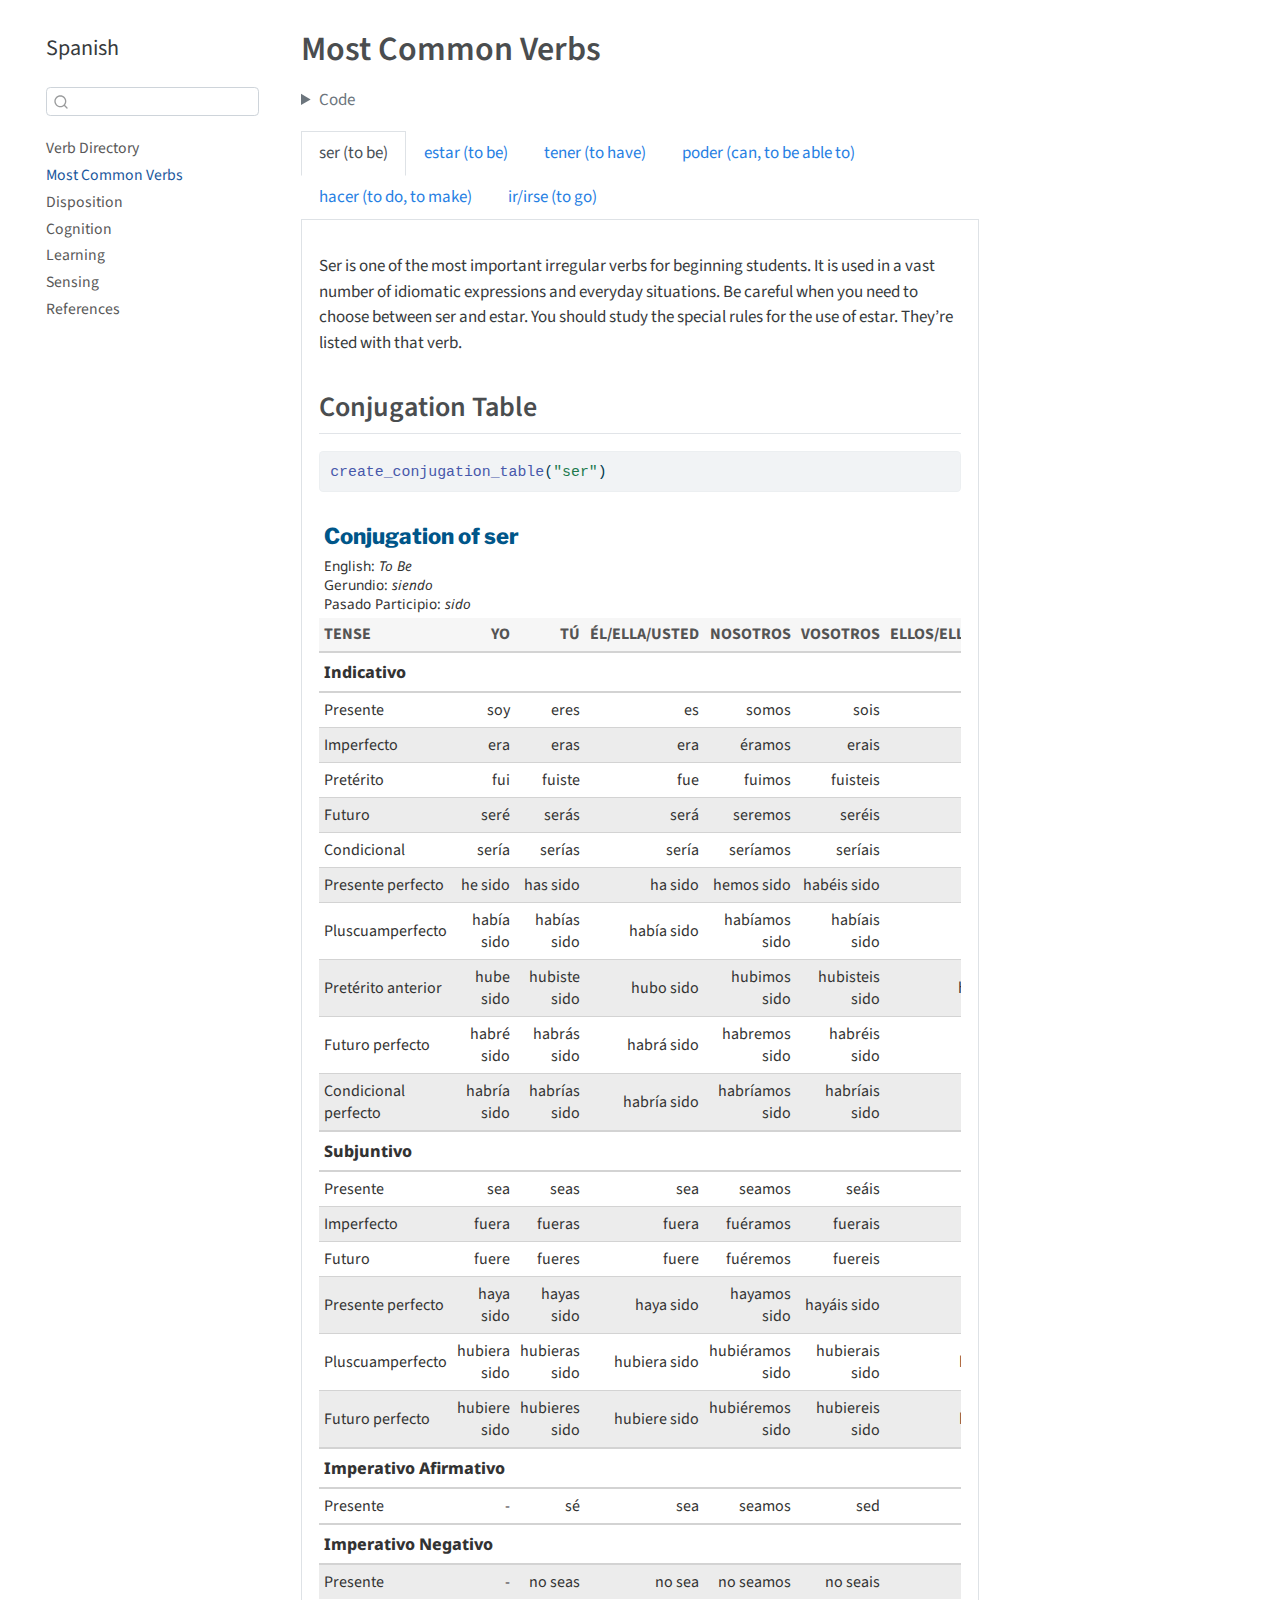
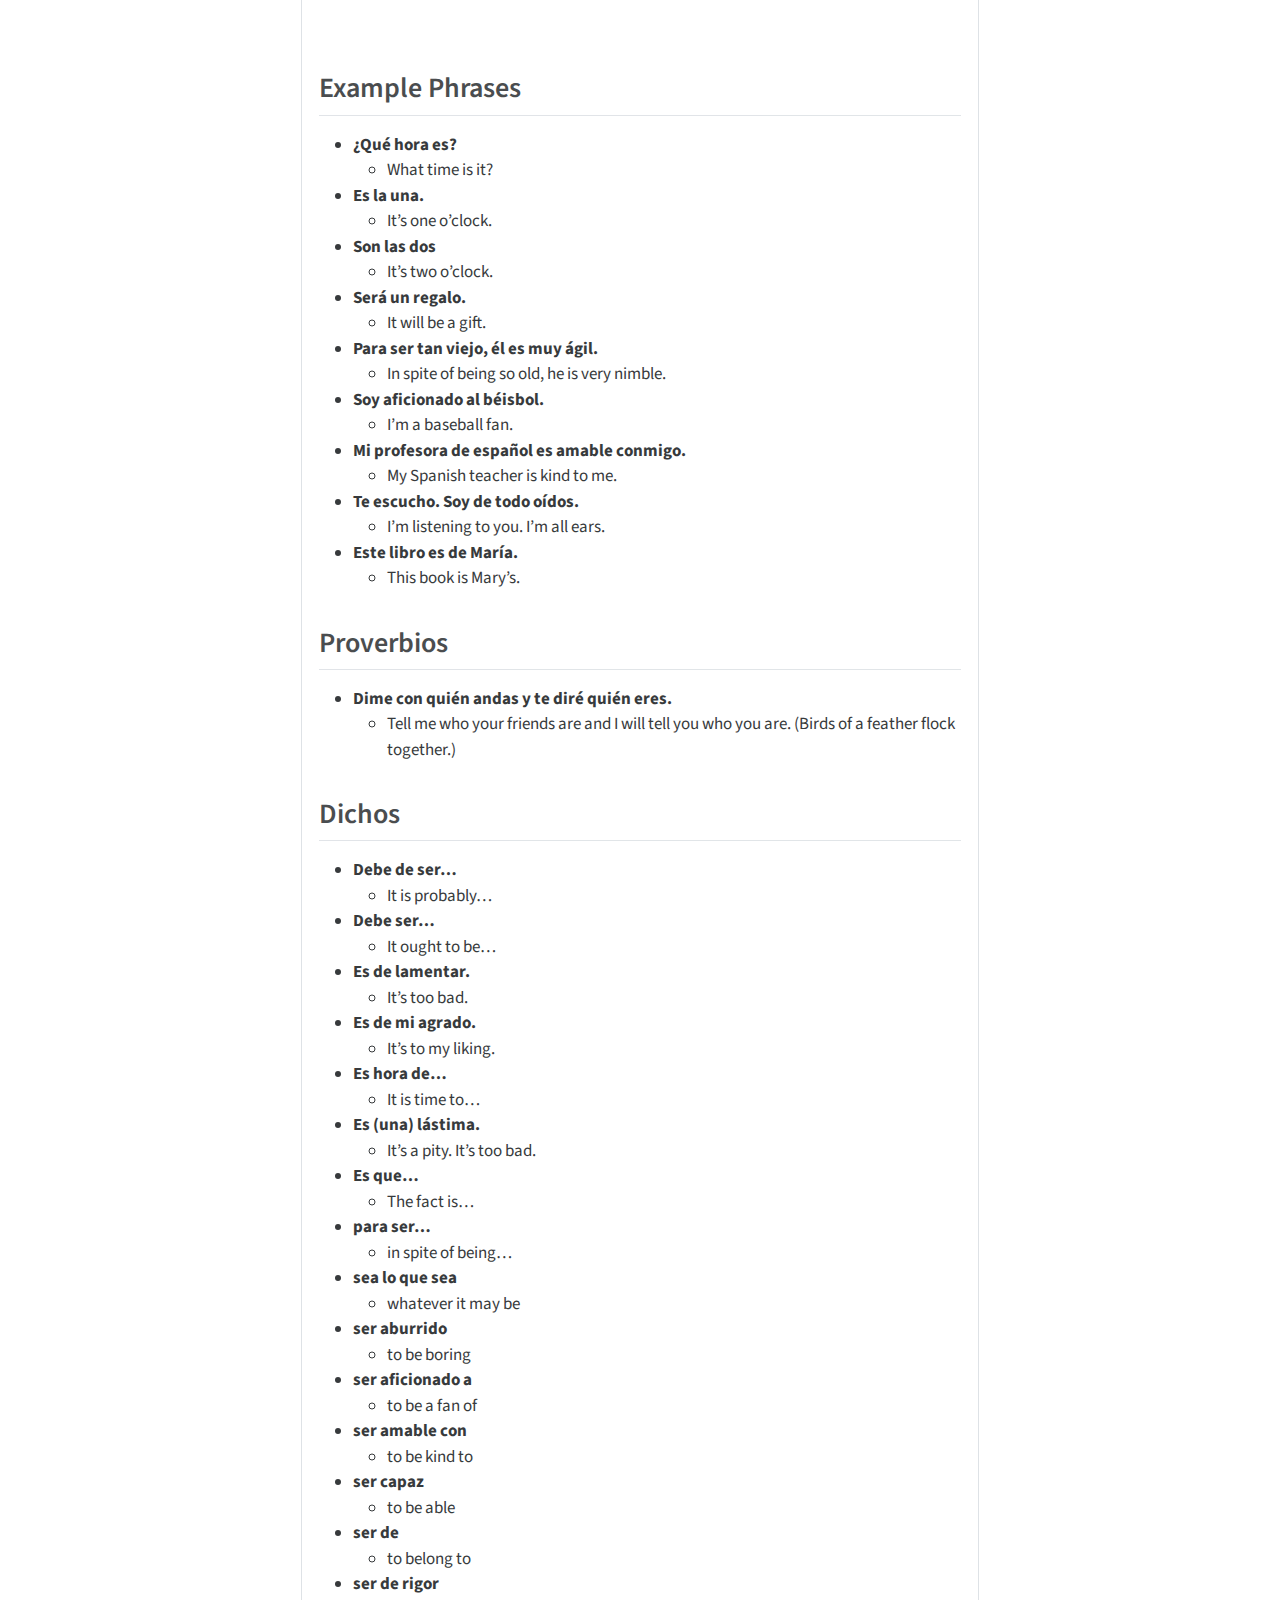
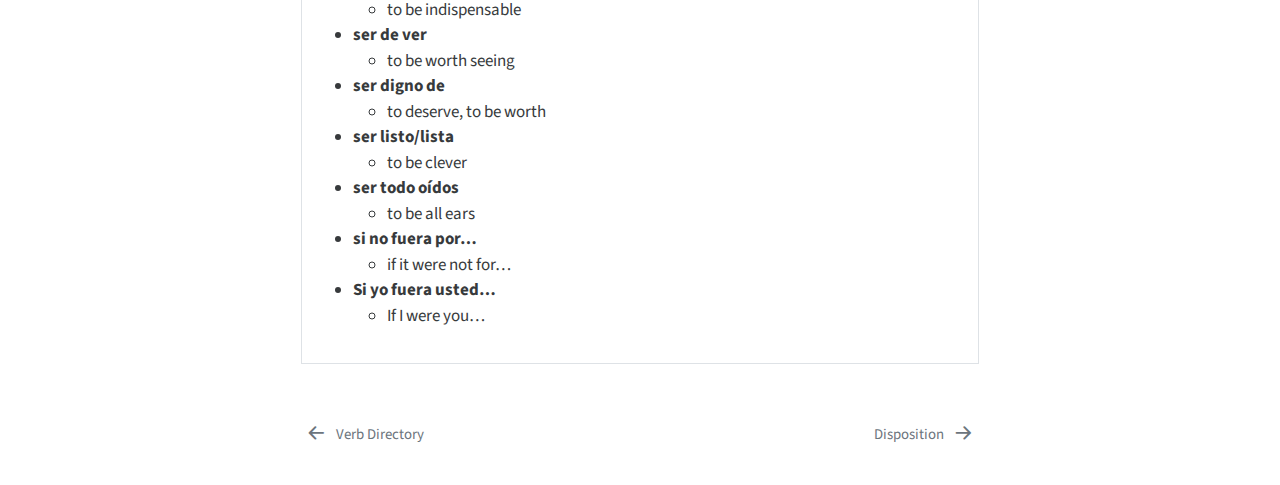
==== commit befd647d: "mpreo" ====
--- a/docs/i_l1.html
+++ b/docs/i_l1.html
@@ -180,56 +180,7 @@
 <div id="quarto-sidebar-glass" data-bs-toggle="collapse" data-bs-target="#quarto-sidebar,#quarto-sidebar-glass"></div>
 <!-- margin-sidebar -->
     <div id="quarto-margin-sidebar" class="sidebar margin-sidebar">
-        <nav id="TOC" role="doc-toc" class="toc-active">
-    <h2 id="toc-title">Table of contents</h2>
-   
-  <ul>
-  <li><a href="#ser-to-be" id="toc-ser-to-be" class="nav-link active" data-scroll-target="#ser-to-be">ser (to be)</a>
-  <ul class="collapse">
-  <li><a href="#conjugation-table" id="toc-conjugation-table" class="nav-link" data-scroll-target="#conjugation-table">Conjugation Table</a></li>
-  <li><a href="#example-phrases" id="toc-example-phrases" class="nav-link" data-scroll-target="#example-phrases">Example Phrases</a></li>
-  <li><a href="#proverbios" id="toc-proverbios" class="nav-link" data-scroll-target="#proverbios">Proverbios</a></li>
-  <li><a href="#dichos" id="toc-dichos" class="nav-link" data-scroll-target="#dichos">Dichos</a></li>
-  </ul></li>
-  <li><a href="#estar-to-be" id="toc-estar-to-be" class="nav-link" data-scroll-target="#estar-to-be">estar (to be)</a>
-  <ul class="collapse">
-  <li><a href="#conjugation-table-1" id="toc-conjugation-table-1" class="nav-link" data-scroll-target="#conjugation-table-1">Conjugation Table</a></li>
-  <li><a href="#example-phrases-1" id="toc-example-phrases-1" class="nav-link" data-scroll-target="#example-phrases-1">Example Phrases</a></li>
-  <li><a href="#dichos-1" id="toc-dichos-1" class="nav-link" data-scroll-target="#dichos-1">Dichos</a></li>
-  <li><a href="#when-to-use-estar-vs-ser" id="toc-when-to-use-estar-vs-ser" class="nav-link" data-scroll-target="#when-to-use-estar-vs-ser">When to use estar vs ser</a></li>
-  </ul></li>
-  <li><a href="#tener-to-have" id="toc-tener-to-have" class="nav-link" data-scroll-target="#tener-to-have">tener (to have)</a>
-  <ul class="collapse">
-  <li><a href="#conjugation-table-2" id="toc-conjugation-table-2" class="nav-link" data-scroll-target="#conjugation-table-2">Conjugation Table</a></li>
-  <li><a href="#example-phrases-2" id="toc-example-phrases-2" class="nav-link" data-scroll-target="#example-phrases-2">Example Phrases</a></li>
-  <li><a href="#proverbios-1" id="toc-proverbios-1" class="nav-link" data-scroll-target="#proverbios-1">Proverbios</a></li>
-  <li><a href="#dichos-2" id="toc-dichos-2" class="nav-link" data-scroll-target="#dichos-2">Dichos</a></li>
-  </ul></li>
-  <li><a href="#poder-can-to-be-able-to" id="toc-poder-can-to-be-able-to" class="nav-link" data-scroll-target="#poder-can-to-be-able-to">poder (can, to be able to)</a>
-  <ul class="collapse">
-  <li><a href="#conjugation-table-3" id="toc-conjugation-table-3" class="nav-link" data-scroll-target="#conjugation-table-3">Conjugation Table</a></li>
-  <li><a href="#example-phrases-and-related-words" id="toc-example-phrases-and-related-words" class="nav-link" data-scroll-target="#example-phrases-and-related-words">Example Phrases (and related words)</a></li>
-  <li><a href="#dichos-3" id="toc-dichos-3" class="nav-link" data-scroll-target="#dichos-3">Dichos</a></li>
-  <li><a href="#proverbios-2" id="toc-proverbios-2" class="nav-link" data-scroll-target="#proverbios-2">Proverbios</a></li>
-  </ul></li>
-  <li><a href="#hacer-to-do-to-make" id="toc-hacer-to-do-to-make" class="nav-link" data-scroll-target="#hacer-to-do-to-make">hacer (to do, to make)</a>
-  <ul class="collapse">
-  <li><a href="#conjugation-table-4" id="toc-conjugation-table-4" class="nav-link" data-scroll-target="#conjugation-table-4">Conjugation Table</a></li>
-  <li><a href="#example-phrases-3" id="toc-example-phrases-3" class="nav-link" data-scroll-target="#example-phrases-3">Example Phrases</a></li>
-  <li><a href="#proverbios-3" id="toc-proverbios-3" class="nav-link" data-scroll-target="#proverbios-3">Proverbios</a></li>
-  <li><a href="#dichos-4" id="toc-dichos-4" class="nav-link" data-scroll-target="#dichos-4">Dichos</a></li>
-  <li><a href="#formulas-with-hacer" id="toc-formulas-with-hacer" class="nav-link" data-scroll-target="#formulas-with-hacer">Formulas with hacer</a></li>
-  <li><a href="#weather-expressions" id="toc-weather-expressions" class="nav-link" data-scroll-target="#weather-expressions">Weather Expressions</a></li>
-  </ul></li>
-  <li><a href="#irirse-to-go" id="toc-irirse-to-go" class="nav-link" data-scroll-target="#irirse-to-go">ir/irse (to go)</a>
-  <ul class="collapse">
-  <li><a href="#conjugation-table-5" id="toc-conjugation-table-5" class="nav-link" data-scroll-target="#conjugation-table-5">Conjugation Table</a></li>
-  <li><a href="#example-phrases-4" id="toc-example-phrases-4" class="nav-link" data-scroll-target="#example-phrases-4">Example Phrases</a></li>
-  <li><a href="#proverbios-4" id="toc-proverbios-4" class="nav-link" data-scroll-target="#proverbios-4">Proverbios</a></li>
-  <li><a href="#dichos-5" id="toc-dichos-5" class="nav-link" data-scroll-target="#dichos-5">Dichos</a></li>
-  </ul></li>
-  </ul>
-</nav>
+        
     </div>
 <!-- main -->
 <main class="content" id="quarto-document-content">
@@ -409,9 +360,10 @@
 <span id="cb1-153"><a href="#cb1-153" aria-hidden="true" tabindex="-1"></a>}</span></code><button title="Copy to Clipboard" class="code-copy-button"><i class="bi"></i></button></pre></div>
 </details>
 </div>
-<p>::: {.panel-tabset}</p>
-<section id="ser-to-be" class="level1">
-<h1>ser (to be)</h1>
+<div class="tabset-margin-container"></div><div class="panel-tabset">
+<ul class="nav nav-tabs" role="tablist"><li class="nav-item" role="presentation"><a class="nav-link active" id="tabset-1-1-tab" data-bs-toggle="tab" data-bs-target="#tabset-1-1" role="tab" aria-controls="tabset-1-1" aria-selected="true">ser (to be)</a></li><li class="nav-item" role="presentation"><a class="nav-link" id="tabset-1-2-tab" data-bs-toggle="tab" data-bs-target="#tabset-1-2" role="tab" aria-controls="tabset-1-2" aria-selected="false">estar (to be)</a></li><li class="nav-item" role="presentation"><a class="nav-link" id="tabset-1-3-tab" data-bs-toggle="tab" data-bs-target="#tabset-1-3" role="tab" aria-controls="tabset-1-3" aria-selected="false">tener (to have)</a></li><li class="nav-item" role="presentation"><a class="nav-link" id="tabset-1-4-tab" data-bs-toggle="tab" data-bs-target="#tabset-1-4" role="tab" aria-controls="tabset-1-4" aria-selected="false">poder (can, to be able to)</a></li><li class="nav-item" role="presentation"><a class="nav-link" id="tabset-1-5-tab" data-bs-toggle="tab" data-bs-target="#tabset-1-5" role="tab" aria-controls="tabset-1-5" aria-selected="false">hacer (to do, to make)</a></li><li class="nav-item" role="presentation"><a class="nav-link" id="tabset-1-6-tab" data-bs-toggle="tab" data-bs-target="#tabset-1-6" role="tab" aria-controls="tabset-1-6" aria-selected="false">ir/irse (to go)</a></li></ul>
+<div class="tab-content">
+<div id="tabset-1-1" class="tab-pane active" role="tabpanel" aria-labelledby="tabset-1-1-tab">
 <p>Ser is one of the most important irregular verbs for beginning students. It is used in a vast number of idiomatic expressions and everyday situations. Be careful when you need to choose between ser and estar. You should study the special rules for the use of estar. They’re listed with that verb.</p>
 <section id="conjugation-table" class="level2">
 <h2 class="anchored" data-anchor-id="conjugation-table">Conjugation Table</h2>
@@ -419,28 +371,28 @@
 <div class="sourceCode cell-code" id="cb2"><pre class="sourceCode r code-with-copy"><code class="sourceCode r"><span id="cb2-1"><a href="#cb2-1" aria-hidden="true" tabindex="-1"></a><span class="fu">create_conjugation_table</span>(<span class="st">"ser"</span>)</span></code><button title="Copy to Clipboard" class="code-copy-button"><i class="bi"></i></button></pre></div>
 <div class="cell-output-display">
 
-<div id="thkgvonpem" style="padding-left:0px;padding-right:0px;padding-top:10px;padding-bottom:10px;overflow-x:auto;overflow-y:auto;width:auto;height:auto;">
+<div id="specurpbok" style="padding-left:0px;padding-right:0px;padding-top:10px;padding-bottom:10px;overflow-x:auto;overflow-y:auto;width:auto;height:auto;">
 <style>@import url("https://fonts.googleapis.com/css2?family=Source+Sans+Pro:ital,wght@0,100;0,200;0,300;0,400;0,500;0,600;0,700;0,800;0,900;1,100;1,200;1,300;1,400;1,500;1,600;1,700;1,800;1,900&display=swap");
 @import url("https://fonts.googleapis.com/css2?family=Libre+Franklin:ital,wght@0,100;0,200;0,300;0,400;0,500;0,600;0,700;0,800;0,900;1,100;1,200;1,300;1,400;1,500;1,600;1,700;1,800;1,900&display=swap");
 @import url("https://fonts.googleapis.com/css2?family=Source+Sans+Pro:ital,wght@0,100;0,200;0,300;0,400;0,500;0,600;0,700;0,800;0,900;1,100;1,200;1,300;1,400;1,500;1,600;1,700;1,800;1,900&display=swap");
 @import url("https://fonts.googleapis.com/css2?family=Noto+Sans:ital,wght@0,100;0,200;0,300;0,400;0,500;0,600;0,700;0,800;0,900;1,100;1,200;1,300;1,400;1,500;1,600;1,700;1,800;1,900&display=swap");
 @import url("https://fonts.googleapis.com/css2?family=Source+Sans+Pro:ital,wght@0,100;0,200;0,300;0,400;0,500;0,600;0,700;0,800;0,900;1,100;1,200;1,300;1,400;1,500;1,600;1,700;1,800;1,900&display=swap");
-#thkgvonpem table {
+#specurpbok table {
   font-family: 'Noto Sans', 'Source Sans Pro', system-ui, 'Segoe UI', Roboto, Helvetica, Arial, sans-serif, 'Apple Color Emoji', 'Segoe UI Emoji', 'Segoe UI Symbol', 'Noto Color Emoji';
   -webkit-font-smoothing: antialiased;
   -moz-osx-font-smoothing: grayscale;
 }
 
-#thkgvonpem thead, #thkgvonpem tbody, #thkgvonpem tfoot, #thkgvonpem tr, #thkgvonpem td, #thkgvonpem th {
+#specurpbok thead, #specurpbok tbody, #specurpbok tfoot, #specurpbok tr, #specurpbok td, #specurpbok th {
   border-style: none;
 }
 
-#thkgvonpem p {
+#specurpbok p {
   margin: 0;
   padding: 0;
 }
 
-#thkgvonpem .gt_table {
+#specurpbok .gt_table {
   display: table;
   border-collapse: collapse;
   line-height: normal;
@@ -466,12 +418,12 @@
   border-left-color: #D3D3D3;
 }
 
-#thkgvonpem .gt_caption {
+#specurpbok .gt_caption {
   padding-top: 4px;
   padding-bottom: 4px;
 }
 
-#thkgvonpem .gt_title {
+#specurpbok .gt_title {
   color: #333333;
   font-size: 125%;
   font-weight: initial;
@@ -483,7 +435,7 @@
   border-bottom-width: 0;
 }
 
-#thkgvonpem .gt_subtitle {
+#specurpbok .gt_subtitle {
   color: #333333;
   font-size: 85%;
   font-weight: initial;
@@ -495,7 +447,7 @@
   border-top-width: 0;
 }
 
-#thkgvonpem .gt_heading {
+#specurpbok .gt_heading {
   background-color: #FFFFFF;
   text-align: left;
   border-bottom-color: #FFFFFF;
@@ -507,13 +459,13 @@
   border-right-color: #D3D3D3;
 }
 
-#thkgvonpem .gt_bottom_border {
+#specurpbok .gt_bottom_border {
   border-bottom-style: none;
   border-bottom-width: 2px;
   border-bottom-color: #D3D3D3;
 }
 
-#thkgvonpem .gt_col_headings {
+#specurpbok .gt_col_headings {
   border-top-style: none;
   border-top-width: 2px;
   border-top-color: #D3D3D3;
@@ -528,7 +480,7 @@
   border-right-color: #D3D3D3;
 }
 
-#thkgvonpem .gt_col_heading {
+#specurpbok .gt_col_heading {
   color: #333333;
   background-color: #F6F6F6;
   font-size: 100%;
@@ -548,7 +500,7 @@
   overflow-x: hidden;
 }
 
-#thkgvonpem .gt_column_spanner_outer {
+#specurpbok .gt_column_spanner_outer {
   color: #333333;
   background-color: #F6F6F6;
   font-size: 100%;
@@ -560,15 +512,15 @@
   padding-right: 4px;
 }
 
-#thkgvonpem .gt_column_spanner_outer:first-child {
+#specurpbok .gt_column_spanner_outer:first-child {
   padding-left: 0;
 }
 
-#thkgvonpem .gt_column_spanner_outer:last-child {
+#specurpbok .gt_column_spanner_outer:last-child {
   padding-right: 0;
 }
 
-#thkgvonpem .gt_column_spanner {
+#specurpbok .gt_column_spanner {
   border-bottom-style: none;
   border-bottom-width: 1px;
   border-bottom-color: #334422;
@@ -580,11 +532,11 @@
   width: 100%;
 }
 
-#thkgvonpem .gt_spanner_row {
+#specurpbok .gt_spanner_row {
   border-bottom-style: hidden;
 }
 
-#thkgvonpem .gt_group_heading {
+#specurpbok .gt_group_heading {
   padding-top: 8px;
   padding-bottom: 8px;
   padding-left: 5px;
@@ -610,7 +562,7 @@
   text-align: left;
 }
 
-#thkgvonpem .gt_empty_group_heading {
+#specurpbok .gt_empty_group_heading {
   padding: 0.5px;
   color: #333333;
   background-color: #FFFFFF;
@@ -625,15 +577,15 @@
   vertical-align: middle;
 }
 
-#thkgvonpem .gt_from_md > :first-child {
+#specurpbok .gt_from_md > :first-child {
   margin-top: 0;
 }
 
-#thkgvonpem .gt_from_md > :last-child {
+#specurpbok .gt_from_md > :last-child {
   margin-bottom: 0;
 }
 
-#thkgvonpem .gt_row {
+#specurpbok .gt_row {
   padding-top: 6px;
   padding-bottom: 6px;
   padding-left: 5px;
@@ -652,7 +604,7 @@
   overflow-x: hidden;
 }
 
-#thkgvonpem .gt_stub {
+#specurpbok .gt_stub {
   color: #333333;
   background-color: #FFFFFF;
   font-size: 100%;
@@ -665,7 +617,7 @@
   padding-right: 5px;
 }
 
-#thkgvonpem .gt_stub_row_group {
+#specurpbok .gt_stub_row_group {
   color: #333333;
   background-color: #FFFFFF;
   font-size: 100%;
@@ -679,15 +631,15 @@
   vertical-align: top;
 }
 
-#thkgvonpem .gt_row_group_first td {
+#specurpbok .gt_row_group_first td {
   border-top-width: 2px;
 }
 
-#thkgvonpem .gt_row_group_first th {
+#specurpbok .gt_row_group_first th {
   border-top-width: 2px;
 }
 
-#thkgvonpem .gt_summary_row {
+#specurpbok .gt_summary_row {
   color: #333333;
   background-color: #FFFFFF;
   text-transform: inherit;
@@ -697,16 +649,16 @@
   padding-right: 5px;
 }
 
-#thkgvonpem .gt_first_summary_row {
+#specurpbok .gt_first_summary_row {
   border-top-style: solid;
   border-top-color: #D3D3D3;
 }
 
-#thkgvonpem .gt_first_summary_row.thick {
+#specurpbok .gt_first_summary_row.thick {
   border-top-width: 2px;
 }
 
-#thkgvonpem .gt_last_summary_row {
+#specurpbok .gt_last_summary_row {
   padding-top: 8px;
   padding-bottom: 8px;
   padding-left: 5px;
@@ -716,7 +668,7 @@
   border-bottom-color: #D3D3D3;
 }
 
-#thkgvonpem .gt_grand_summary_row {
+#specurpbok .gt_grand_summary_row {
   color: #333333;
   background-color: #FFFFFF;
   text-transform: inherit;
@@ -726,7 +678,7 @@
   padding-right: 5px;
 }
 
-#thkgvonpem .gt_first_grand_summary_row {
+#specurpbok .gt_first_grand_summary_row {
   padding-top: 8px;
   padding-bottom: 8px;
   padding-left: 5px;
@@ -736,7 +688,7 @@
   border-top-color: #D3D3D3;
 }
 
-#thkgvonpem .gt_last_grand_summary_row_top {
+#specurpbok .gt_last_grand_summary_row_top {
   padding-top: 8px;
   padding-bottom: 8px;
   padding-left: 5px;
@@ -746,11 +698,11 @@
   border-bottom-color: #D3D3D3;
 }
 
-#thkgvonpem .gt_striped {
+#specurpbok .gt_striped {
   background-color: #ECECEC;
 }
 
-#thkgvonpem .gt_table_body {
+#specurpbok .gt_table_body {
   border-top-style: none;
   border-top-width: 2px;
   border-top-color: #D3D3D3;
@@ -759,7 +711,7 @@
   border-bottom-color: #D3D3D3;
 }
 
-#thkgvonpem .gt_footnotes {
+#specurpbok .gt_footnotes {
   color: #333333;
   background-color: #FFFFFF;
   border-bottom-style: none;
@@ -773,7 +725,7 @@
   border-right-color: #D3D3D3;
 }
 
-#thkgvonpem .gt_footnote {
+#specurpbok .gt_footnote {
   margin: 0px;
   font-size: 90%;
   padding-top: 4px;
@@ -782,7 +734,7 @@
   padding-right: 5px;
 }
 
-#thkgvonpem .gt_sourcenotes {
+#specurpbok .gt_sourcenotes {
   color: #333333;
   background-color: #FFFFFF;
   border-bottom-style: none;
@@ -796,7 +748,7 @@
   border-right-color: #D3D3D3;
 }
 
-#thkgvonpem .gt_sourcenote {
+#specurpbok .gt_sourcenote {
   font-size: 12px;
   padding-top: 4px;
   padding-bottom: 4px;
@@ -804,63 +756,63 @@
   padding-right: 5px;
 }
 
-#thkgvonpem .gt_left {
+#specurpbok .gt_left {
   text-align: left;
 }
 
-#thkgvonpem .gt_center {
+#specurpbok .gt_center {
   text-align: center;
 }
 
-#thkgvonpem .gt_right {
+#specurpbok .gt_right {
   text-align: right;
   font-variant-numeric: tabular-nums;
 }
 
-#thkgvonpem .gt_font_normal {
+#specurpbok .gt_font_normal {
   font-weight: normal;
 }
 
-#thkgvonpem .gt_font_bold {
+#specurpbok .gt_font_bold {
   font-weight: bold;
 }
 
-#thkgvonpem .gt_font_italic {
+#specurpbok .gt_font_italic {
   font-style: italic;
 }
 
-#thkgvonpem .gt_super {
+#specurpbok .gt_super {
   font-size: 65%;
 }
 
-#thkgvonpem .gt_footnote_marks {
+#specurpbok .gt_footnote_marks {
   font-size: 75%;
   vertical-align: 0.4em;
   position: initial;
 }
 
-#thkgvonpem .gt_asterisk {
+#specurpbok .gt_asterisk {
   font-size: 100%;
   vertical-align: 0;
 }
 
-#thkgvonpem .gt_indent_1 {
+#specurpbok .gt_indent_1 {
   text-indent: 5px;
 }
 
-#thkgvonpem .gt_indent_2 {
+#specurpbok .gt_indent_2 {
   text-indent: 10px;
 }
 
-#thkgvonpem .gt_indent_3 {
+#specurpbok .gt_indent_3 {
   text-indent: 15px;
 }
 
-#thkgvonpem .gt_indent_4 {
+#specurpbok .gt_indent_4 {
   text-indent: 20px;
 }
 
-#thkgvonpem .gt_indent_5 {
+#specurpbok .gt_indent_5 {
   text-indent: 25px;
 }
 </style>
@@ -1170,9 +1122,8 @@
 </ul></li>
 </ul>
 </section>
-</section>
-<section id="estar-to-be" class="level1">
-<h1>estar (to be)</h1>
+</div>
+<div id="tabset-1-2" class="tab-pane" role="tabpanel" aria-labelledby="tabset-1-2-tab">
 <p>Estar is one of the most important verbs for a beginning student to learn. In addition to the countless expressions that use estar, there is a distinction that you must make between estar and ser, which also means to be.</p>
 <section id="conjugation-table-1" class="level2">
 <h2 class="anchored" data-anchor-id="conjugation-table-1">Conjugation Table</h2>
@@ -1180,28 +1131,28 @@
 <div class="sourceCode cell-code" id="cb3"><pre class="sourceCode r code-with-copy"><code class="sourceCode r"><span id="cb3-1"><a href="#cb3-1" aria-hidden="true" tabindex="-1"></a><span class="fu">create_conjugation_table</span>(<span class="st">"estar"</span>)</span></code><button title="Copy to Clipboard" class="code-copy-button"><i class="bi"></i></button></pre></div>
 <div class="cell-output-display">
 
-<div id="urxhjgjeha" style="padding-left:0px;padding-right:0px;padding-top:10px;padding-bottom:10px;overflow-x:auto;overflow-y:auto;width:auto;height:auto;">
+<div id="oyifhgftnq" style="padding-left:0px;padding-right:0px;padding-top:10px;padding-bottom:10px;overflow-x:auto;overflow-y:auto;width:auto;height:auto;">
 <style>@import url("https://fonts.googleapis.com/css2?family=Source+Sans+Pro:ital,wght@0,100;0,200;0,300;0,400;0,500;0,600;0,700;0,800;0,900;1,100;1,200;1,300;1,400;1,500;1,600;1,700;1,800;1,900&display=swap");
 @import url("https://fonts.googleapis.com/css2?family=Libre+Franklin:ital,wght@0,100;0,200;0,300;0,400;0,500;0,600;0,700;0,800;0,900;1,100;1,200;1,300;1,400;1,500;1,600;1,700;1,800;1,900&display=swap");
 @import url("https://fonts.googleapis.com/css2?family=Source+Sans+Pro:ital,wght@0,100;0,200;0,300;0,400;0,500;0,600;0,700;0,800;0,900;1,100;1,200;1,300;1,400;1,500;1,600;1,700;1,800;1,900&display=swap");
 @import url("https://fonts.googleapis.com/css2?family=Noto+Sans:ital,wght@0,100;0,200;0,300;0,400;0,500;0,600;0,700;0,800;0,900;1,100;1,200;1,300;1,400;1,500;1,600;1,700;1,800;1,900&display=swap");
 @import url("https://fonts.googleapis.com/css2?family=Source+Sans+Pro:ital,wght@0,100;0,200;0,300;0,400;0,500;0,600;0,700;0,800;0,900;1,100;1,200;1,300;1,400;1,500;1,600;1,700;1,800;1,900&display=swap");
-#urxhjgjeha table {
+#oyifhgftnq table {
   font-family: 'Noto Sans', 'Source Sans Pro', system-ui, 'Segoe UI', Roboto, Helvetica, Arial, sans-serif, 'Apple Color Emoji', 'Segoe UI Emoji', 'Segoe UI Symbol', 'Noto Color Emoji';
   -webkit-font-smoothing: antialiased;
   -moz-osx-font-smoothing: grayscale;
 }
 
-#urxhjgjeha thead, #urxhjgjeha tbody, #urxhjgjeha tfoot, #urxhjgjeha tr, #urxhjgjeha td, #urxhjgjeha th {
+#oyifhgftnq thead, #oyifhgftnq tbody, #oyifhgftnq tfoot, #oyifhgftnq tr, #oyifhgftnq td, #oyifhgftnq th {
   border-style: none;
 }
 
-#urxhjgjeha p {
+#oyifhgftnq p {
   margin: 0;
   padding: 0;
 }
 
-#urxhjgjeha .gt_table {
+#oyifhgftnq .gt_table {
   display: table;
   border-collapse: collapse;
   line-height: normal;
@@ -1227,12 +1178,12 @@
   border-left-color: #D3D3D3;
 }
 
-#urxhjgjeha .gt_caption {
+#oyifhgftnq .gt_caption {
   padding-top: 4px;
   padding-bottom: 4px;
 }
 
-#urxhjgjeha .gt_title {
+#oyifhgftnq .gt_title {
   color: #333333;
   font-size: 125%;
   font-weight: initial;
@@ -1244,7 +1195,7 @@
   border-bottom-width: 0;
 }
 
-#urxhjgjeha .gt_subtitle {
+#oyifhgftnq .gt_subtitle {
   color: #333333;
   font-size: 85%;
   font-weight: initial;
@@ -1256,7 +1207,7 @@
   border-top-width: 0;
 }
 
-#urxhjgjeha .gt_heading {
+#oyifhgftnq .gt_heading {
   background-color: #FFFFFF;
   text-align: left;
   border-bottom-color: #FFFFFF;
@@ -1268,13 +1219,13 @@
   border-right-color: #D3D3D3;
 }
 
-#urxhjgjeha .gt_bottom_border {
+#oyifhgftnq .gt_bottom_border {
   border-bottom-style: none;
   border-bottom-width: 2px;
   border-bottom-color: #D3D3D3;
 }
 
-#urxhjgjeha .gt_col_headings {
+#oyifhgftnq .gt_col_headings {
   border-top-style: none;
   border-top-width: 2px;
   border-top-color: #D3D3D3;
@@ -1289,7 +1240,7 @@
   border-right-color: #D3D3D3;
 }
 
-#urxhjgjeha .gt_col_heading {
+#oyifhgftnq .gt_col_heading {
   color: #333333;
   background-color: #F6F6F6;
   font-size: 100%;
@@ -1309,7 +1260,7 @@
   overflow-x: hidden;
 }
 
-#urxhjgjeha .gt_column_spanner_outer {
+#oyifhgftnq .gt_column_spanner_outer {
   color: #333333;
   background-color: #F6F6F6;
   font-size: 100%;
@@ -1321,15 +1272,15 @@
   padding-right: 4px;
 }
 
-#urxhjgjeha .gt_column_spanner_outer:first-child {
+#oyifhgftnq .gt_column_spanner_outer:first-child {
   padding-left: 0;
 }
 
-#urxhjgjeha .gt_column_spanner_outer:last-child {
+#oyifhgftnq .gt_column_spanner_outer:last-child {
   padding-right: 0;
 }
 
-#urxhjgjeha .gt_column_spanner {
+#oyifhgftnq .gt_column_spanner {
   border-bottom-style: none;
   border-bottom-width: 1px;
   border-bottom-color: #334422;
@@ -1341,11 +1292,11 @@
   width: 100%;
 }
 
-#urxhjgjeha .gt_spanner_row {
+#oyifhgftnq .gt_spanner_row {
   border-bottom-style: hidden;
 }
 
-#urxhjgjeha .gt_group_heading {
+#oyifhgftnq .gt_group_heading {
   padding-top: 8px;
   padding-bottom: 8px;
   padding-left: 5px;
@@ -1371,7 +1322,7 @@
   text-align: left;
 }
 
-#urxhjgjeha .gt_empty_group_heading {
+#oyifhgftnq .gt_empty_group_heading {
   padding: 0.5px;
   color: #333333;
   background-color: #FFFFFF;
@@ -1386,15 +1337,15 @@
   vertical-align: middle;
 }
 
-#urxhjgjeha .gt_from_md > :first-child {
+#oyifhgftnq .gt_from_md > :first-child {
   margin-top: 0;
 }
 
-#urxhjgjeha .gt_from_md > :last-child {
+#oyifhgftnq .gt_from_md > :last-child {
   margin-bottom: 0;
 }
 
-#urxhjgjeha .gt_row {
+#oyifhgftnq .gt_row {
   padding-top: 6px;
   padding-bottom: 6px;
   padding-left: 5px;
@@ -1413,7 +1364,7 @@
   overflow-x: hidden;
 }
 
-#urxhjgjeha .gt_stub {
+#oyifhgftnq .gt_stub {
   color: #333333;
   background-color: #FFFFFF;
   font-size: 100%;
@@ -1426,7 +1377,7 @@
   padding-right: 5px;
 }
 
-#urxhjgjeha .gt_stub_row_group {
+#oyifhgftnq .gt_stub_row_group {
   color: #333333;
   background-color: #FFFFFF;
   font-size: 100%;
@@ -1440,15 +1391,15 @@
   vertical-align: top;
 }
 
-#urxhjgjeha .gt_row_group_first td {
+#oyifhgftnq .gt_row_group_first td {
   border-top-width: 2px;
 }
 
-#urxhjgjeha .gt_row_group_first th {
+#oyifhgftnq .gt_row_group_first th {
   border-top-width: 2px;
 }
 
-#urxhjgjeha .gt_summary_row {
+#oyifhgftnq .gt_summary_row {
   color: #333333;
   background-color: #FFFFFF;
   text-transform: inherit;
@@ -1458,16 +1409,16 @@
   padding-right: 5px;
 }
 
-#urxhjgjeha .gt_first_summary_row {
+#oyifhgftnq .gt_first_summary_row {
   border-top-style: solid;
   border-top-color: #D3D3D3;
 }
 
-#urxhjgjeha .gt_first_summary_row.thick {
+#oyifhgftnq .gt_first_summary_row.thick {
   border-top-width: 2px;
 }
 
-#urxhjgjeha .gt_last_summary_row {
+#oyifhgftnq .gt_last_summary_row {
   padding-top: 8px;
   padding-bottom: 8px;
   padding-left: 5px;
@@ -1477,7 +1428,7 @@
   border-bottom-color: #D3D3D3;
 }
 
-#urxhjgjeha .gt_grand_summary_row {
+#oyifhgftnq .gt_grand_summary_row {
   color: #333333;
   background-color: #FFFFFF;
   text-transform: inherit;
@@ -1487,7 +1438,7 @@
   padding-right: 5px;
 }
 
-#urxhjgjeha .gt_first_grand_summary_row {
+#oyifhgftnq .gt_first_grand_summary_row {
   padding-top: 8px;
   padding-bottom: 8px;
   padding-left: 5px;
@@ -1497,7 +1448,7 @@
   border-top-color: #D3D3D3;
 }
 
-#urxhjgjeha .gt_last_grand_summary_row_top {
+#oyifhgftnq .gt_last_grand_summary_row_top {
   padding-top: 8px;
   padding-bottom: 8px;
   padding-left: 5px;
@@ -1507,11 +1458,11 @@
   border-bottom-color: #D3D3D3;
 }
 
-#urxhjgjeha .gt_striped {
+#oyifhgftnq .gt_striped {
   background-color: #ECECEC;
 }
 
-#urxhjgjeha .gt_table_body {
+#oyifhgftnq .gt_table_body {
   border-top-style: none;
   border-top-width: 2px;
   border-top-color: #D3D3D3;
@@ -1520,7 +1471,7 @@
   border-bottom-color: #D3D3D3;
 }
 
-#urxhjgjeha .gt_footnotes {
+#oyifhgftnq .gt_footnotes {
   color: #333333;
   background-color: #FFFFFF;
   border-bottom-style: none;
@@ -1534,7 +1485,7 @@
   border-right-color: #D3D3D3;
 }
 
-#urxhjgjeha .gt_footnote {
+#oyifhgftnq .gt_footnote {
   margin: 0px;
   font-size: 90%;
   padding-top: 4px;
@@ -1543,7 +1494,7 @@
   padding-right: 5px;
 }
 
-#urxhjgjeha .gt_sourcenotes {
+#oyifhgftnq .gt_sourcenotes {
   color: #333333;
   background-color: #FFFFFF;
   border-bottom-style: none;
@@ -1557,7 +1508,7 @@
   border-right-color: #D3D3D3;
 }
 
-#urxhjgjeha .gt_sourcenote {
+#oyifhgftnq .gt_sourcenote {
   font-size: 12px;
   padding-top: 4px;
   padding-bottom: 4px;
@@ -1565,63 +1516,63 @@
   padding-right: 5px;
 }
 
-#urxhjgjeha .gt_left {
+#oyifhgftnq .gt_left {
   text-align: left;
 }
 
-#urxhjgjeha .gt_center {
+#oyifhgftnq .gt_center {
   text-align: center;
 }
 
-#urxhjgjeha .gt_right {
+#oyifhgftnq .gt_right {
   text-align: right;
   font-variant-numeric: tabular-nums;
 }
 
-#urxhjgjeha .gt_font_normal {
+#oyifhgftnq .gt_font_normal {
   font-weight: normal;
 }
 
-#urxhjgjeha .gt_font_bold {
+#oyifhgftnq .gt_font_bold {
   font-weight: bold;
 }
 
-#urxhjgjeha .gt_font_italic {
+#oyifhgftnq .gt_font_italic {
   font-style: italic;
 }
 
-#urxhjgjeha .gt_super {
+#oyifhgftnq .gt_super {
   font-size: 65%;
 }
 
-#urxhjgjeha .gt_footnote_marks {
+#oyifhgftnq .gt_footnote_marks {
   font-size: 75%;
   vertical-align: 0.4em;
   position: initial;
 }
 
-#urxhjgjeha .gt_asterisk {
+#oyifhgftnq .gt_asterisk {
   font-size: 100%;
   vertical-align: 0;
 }
 
-#urxhjgjeha .gt_indent_1 {
+#oyifhgftnq .gt_indent_1 {
   text-indent: 5px;
 }
 
-#urxhjgjeha .gt_indent_2 {
+#oyifhgftnq .gt_indent_2 {
   text-indent: 10px;
 }
 
-#urxhjgjeha .gt_indent_3 {
+#oyifhgftnq .gt_indent_3 {
   text-indent: 15px;
 }
 
-#urxhjgjeha .gt_indent_4 {
+#oyifhgftnq .gt_indent_4 {
   text-indent: 20px;
 }
 
-#urxhjgjeha .gt_indent_5 {
+#oyifhgftnq .gt_indent_5 {
   text-indent: 25px;
 }
 </style>
@@ -1947,9 +1898,8 @@
 </ul></li>
 </ul>
 </section>
-</section>
-<section id="tener-to-have" class="level1">
-<h1>tener (to have)</h1>
+</div>
+<div id="tabset-1-3" class="tab-pane" role="tabpanel" aria-labelledby="tabset-1-3-tab">
 <p>Tener is one of the most important irregular verbs for beginning students. It is used in a great number of idiomatic expressions and everyday situations. Pay special attention to the stem changes!</p>
 <section id="conjugation-table-2" class="level2">
 <h2 class="anchored" data-anchor-id="conjugation-table-2">Conjugation Table</h2>
@@ -1957,28 +1907,28 @@
 <div class="sourceCode cell-code" id="cb4"><pre class="sourceCode r code-with-copy"><code class="sourceCode r"><span id="cb4-1"><a href="#cb4-1" aria-hidden="true" tabindex="-1"></a><span class="fu">create_conjugation_table</span>(<span class="st">"tener"</span>)</span></code><button title="Copy to Clipboard" class="code-copy-button"><i class="bi"></i></button></pre></div>
 <div class="cell-output-display">
 
-<div id="gmxozrghux" style="padding-left:0px;padding-right:0px;padding-top:10px;padding-bottom:10px;overflow-x:auto;overflow-y:auto;width:auto;height:auto;">
+<div id="snbpfncmxp" style="padding-left:0px;padding-right:0px;padding-top:10px;padding-bottom:10px;overflow-x:auto;overflow-y:auto;width:auto;height:auto;">
 <style>@import url("https://fonts.googleapis.com/css2?family=Source+Sans+Pro:ital,wght@0,100;0,200;0,300;0,400;0,500;0,600;0,700;0,800;0,900;1,100;1,200;1,300;1,400;1,500;1,600;1,700;1,800;1,900&display=swap");
 @import url("https://fonts.googleapis.com/css2?family=Libre+Franklin:ital,wght@0,100;0,200;0,300;0,400;0,500;0,600;0,700;0,800;0,900;1,100;1,200;1,300;1,400;1,500;1,600;1,700;1,800;1,900&display=swap");
 @import url("https://fonts.googleapis.com/css2?family=Source+Sans+Pro:ital,wght@0,100;0,200;0,300;0,400;0,500;0,600;0,700;0,800;0,900;1,100;1,200;1,300;1,400;1,500;1,600;1,700;1,800;1,900&display=swap");
 @import url("https://fonts.googleapis.com/css2?family=Noto+Sans:ital,wght@0,100;0,200;0,300;0,400;0,500;0,600;0,700;0,800;0,900;1,100;1,200;1,300;1,400;1,500;1,600;1,700;1,800;1,900&display=swap");
 @import url("https://fonts.googleapis.com/css2?family=Source+Sans+Pro:ital,wght@0,100;0,200;0,300;0,400;0,500;0,600;0,700;0,800;0,900;1,100;1,200;1,300;1,400;1,500;1,600;1,700;1,800;1,900&display=swap");
-#gmxozrghux table {
+#snbpfncmxp table {
   font-family: 'Noto Sans', 'Source Sans Pro', system-ui, 'Segoe UI', Roboto, Helvetica, Arial, sans-serif, 'Apple Color Emoji', 'Segoe UI Emoji', 'Segoe UI Symbol', 'Noto Color Emoji';
   -webkit-font-smoothing: antialiased;
   -moz-osx-font-smoothing: grayscale;
 }
 
-#gmxozrghux thead, #gmxozrghux tbody, #gmxozrghux tfoot, #gmxozrghux tr, #gmxozrghux td, #gmxozrghux th {
+#snbpfncmxp thead, #snbpfncmxp tbody, #snbpfncmxp tfoot, #snbpfncmxp tr, #snbpfncmxp td, #snbpfncmxp th {
   border-style: none;
 }
 
-#gmxozrghux p {
+#snbpfncmxp p {
   margin: 0;
   padding: 0;
 }
 
-#gmxozrghux .gt_table {
+#snbpfncmxp .gt_table {
   display: table;
   border-collapse: collapse;
   line-height: normal;
@@ -2004,12 +1954,12 @@
   border-left-color: #D3D3D3;
 }
 
-#gmxozrghux .gt_caption {
+#snbpfncmxp .gt_caption {
   padding-top: 4px;
   padding-bottom: 4px;
 }
 
-#gmxozrghux .gt_title {
+#snbpfncmxp .gt_title {
   color: #333333;
   font-size: 125%;
   font-weight: initial;
@@ -2021,7 +1971,7 @@
   border-bottom-width: 0;
 }
 
-#gmxozrghux .gt_subtitle {
+#snbpfncmxp .gt_subtitle {
   color: #333333;
   font-size: 85%;
   font-weight: initial;
@@ -2033,7 +1983,7 @@
   border-top-width: 0;
 }
 
-#gmxozrghux .gt_heading {
+#snbpfncmxp .gt_heading {
   background-color: #FFFFFF;
   text-align: left;
   border-bottom-color: #FFFFFF;
@@ -2045,13 +1995,13 @@
   border-right-color: #D3D3D3;
 }
 
-#gmxozrghux .gt_bottom_border {
+#snbpfncmxp .gt_bottom_border {
   border-bottom-style: none;
   border-bottom-width: 2px;
   border-bottom-color: #D3D3D3;
 }
 
-#gmxozrghux .gt_col_headings {
+#snbpfncmxp .gt_col_headings {
   border-top-style: none;
   border-top-width: 2px;
   border-top-color: #D3D3D3;
@@ -2066,7 +2016,7 @@
   border-right-color: #D3D3D3;
 }
 
-#gmxozrghux .gt_col_heading {
+#snbpfncmxp .gt_col_heading {
   color: #333333;
   background-color: #F6F6F6;
   font-size: 100%;
@@ -2086,7 +2036,7 @@
   overflow-x: hidden;
 }
 
-#gmxozrghux .gt_column_spanner_outer {
+#snbpfncmxp .gt_column_spanner_outer {
   color: #333333;
   background-color: #F6F6F6;
   font-size: 100%;
@@ -2098,15 +2048,15 @@
   padding-right: 4px;
 }
 
-#gmxozrghux .gt_column_spanner_outer:first-child {
+#snbpfncmxp .gt_column_spanner_outer:first-child {
   padding-left: 0;
 }
 
-#gmxozrghux .gt_column_spanner_outer:last-child {
+#snbpfncmxp .gt_column_spanner_outer:last-child {
   padding-right: 0;
 }
 
-#gmxozrghux .gt_column_spanner {
+#snbpfncmxp .gt_column_spanner {
   border-bottom-style: none;
   border-bottom-width: 1px;
   border-bottom-color: #334422;
@@ -2118,11 +2068,11 @@
   width: 100%;
 }
 
-#gmxozrghux .gt_spanner_row {
+#snbpfncmxp .gt_spanner_row {
   border-bottom-style: hidden;
 }
 
-#gmxozrghux .gt_group_heading {
+#snbpfncmxp .gt_group_heading {
   padding-top: 8px;
   padding-bottom: 8px;
   padding-left: 5px;
@@ -2148,7 +2098,7 @@
   text-align: left;
 }
 
-#gmxozrghux .gt_empty_group_heading {
+#snbpfncmxp .gt_empty_group_heading {
   padding: 0.5px;
   color: #333333;
   background-color: #FFFFFF;
@@ -2163,15 +2113,15 @@
   vertical-align: middle;
 }
 
-#gmxozrghux .gt_from_md > :first-child {
+#snbpfncmxp .gt_from_md > :first-child {
   margin-top: 0;
 }
 
-#gmxozrghux .gt_from_md > :last-child {
+#snbpfncmxp .gt_from_md > :last-child {
   margin-bottom: 0;
 }
 
-#gmxozrghux .gt_row {
+#snbpfncmxp .gt_row {
   padding-top: 6px;
   padding-bottom: 6px;
   padding-left: 5px;
@@ -2190,7 +2140,7 @@
   overflow-x: hidden;
 }
 
-#gmxozrghux .gt_stub {
+#snbpfncmxp .gt_stub {
   color: #333333;
   background-color: #FFFFFF;
   font-size: 100%;
@@ -2203,7 +2153,7 @@
   padding-right: 5px;
 }
 
-#gmxozrghux .gt_stub_row_group {
+#snbpfncmxp .gt_stub_row_group {
   color: #333333;
   background-color: #FFFFFF;
   font-size: 100%;
@@ -2217,15 +2167,15 @@
   vertical-align: top;
 }
 
-#gmxozrghux .gt_row_group_first td {
+#snbpfncmxp .gt_row_group_first td {
   border-top-width: 2px;
 }
 
-#gmxozrghux .gt_row_group_first th {
+#snbpfncmxp .gt_row_group_first th {
   border-top-width: 2px;
 }
 
-#gmxozrghux .gt_summary_row {
+#snbpfncmxp .gt_summary_row {
   color: #333333;
   background-color: #FFFFFF;
   text-transform: inherit;
@@ -2235,16 +2185,16 @@
   padding-right: 5px;
 }
 
-#gmxozrghux .gt_first_summary_row {
+#snbpfncmxp .gt_first_summary_row {
   border-top-style: solid;
   border-top-color: #D3D3D3;
 }
 
-#gmxozrghux .gt_first_summary_row.thick {
+#snbpfncmxp .gt_first_summary_row.thick {
   border-top-width: 2px;
 }
 
-#gmxozrghux .gt_last_summary_row {
+#snbpfncmxp .gt_last_summary_row {
   padding-top: 8px;
   padding-bottom: 8px;
   padding-left: 5px;
@@ -2254,7 +2204,7 @@
   border-bottom-color: #D3D3D3;
 }
 
-#gmxozrghux .gt_grand_summary_row {
+#snbpfncmxp .gt_grand_summary_row {
   color: #333333;
   background-color: #FFFFFF;
   text-transform: inherit;
@@ -2264,7 +2214,7 @@
   padding-right: 5px;
 }
 
-#gmxozrghux .gt_first_grand_summary_row {
+#snbpfncmxp .gt_first_grand_summary_row {
   padding-top: 8px;
   padding-bottom: 8px;
   padding-left: 5px;
@@ -2274,7 +2224,7 @@
   border-top-color: #D3D3D3;
 }
 
-#gmxozrghux .gt_last_grand_summary_row_top {
+#snbpfncmxp .gt_last_grand_summary_row_top {
   padding-top: 8px;
   padding-bottom: 8px;
   padding-left: 5px;
@@ -2284,11 +2234,11 @@
   border-bottom-color: #D3D3D3;
 }
 
-#gmxozrghux .gt_striped {
+#snbpfncmxp .gt_striped {
   background-color: #ECECEC;
 }
 
-#gmxozrghux .gt_table_body {
+#snbpfncmxp .gt_table_body {
   border-top-style: none;
   border-top-width: 2px;
   border-top-color: #D3D3D3;
@@ -2297,7 +2247,7 @@
   border-bottom-color: #D3D3D3;
 }
 
-#gmxozrghux .gt_footnotes {
+#snbpfncmxp .gt_footnotes {
   color: #333333;
   background-color: #FFFFFF;
   border-bottom-style: none;
@@ -2311,7 +2261,7 @@
   border-right-color: #D3D3D3;
 }
 
-#gmxozrghux .gt_footnote {
+#snbpfncmxp .gt_footnote {
   margin: 0px;
   font-size: 90%;
   padding-top: 4px;
@@ -2320,7 +2270,7 @@
   padding-right: 5px;
 }
 
-#gmxozrghux .gt_sourcenotes {
+#snbpfncmxp .gt_sourcenotes {
   color: #333333;
   background-color: #FFFFFF;
   border-bottom-style: none;
@@ -2334,7 +2284,7 @@
   border-right-color: #D3D3D3;
 }
 
-#gmxozrghux .gt_sourcenote {
+#snbpfncmxp .gt_sourcenote {
   font-size: 12px;
   padding-top: 4px;
   padding-bottom: 4px;
@@ -2342,63 +2292,63 @@
   padding-right: 5px;
 }
 
-#gmxozrghux .gt_left {
+#snbpfncmxp .gt_left {
   text-align: left;
 }
 
-#gmxozrghux .gt_center {
+#snbpfncmxp .gt_center {
   text-align: center;
 }
 
-#gmxozrghux .gt_right {
+#snbpfncmxp .gt_right {
   text-align: right;
   font-variant-numeric: tabular-nums;
 }
 
-#gmxozrghux .gt_font_normal {
+#snbpfncmxp .gt_font_normal {
   font-weight: normal;
 }
 
-#gmxozrghux .gt_font_bold {
+#snbpfncmxp .gt_font_bold {
   font-weight: bold;
 }
 
-#gmxozrghux .gt_font_italic {
+#snbpfncmxp .gt_font_italic {
   font-style: italic;
 }
 
-#gmxozrghux .gt_super {
+#snbpfncmxp .gt_super {
   font-size: 65%;
 }
 
-#gmxozrghux .gt_footnote_marks {
+#snbpfncmxp .gt_footnote_marks {
   font-size: 75%;
   vertical-align: 0.4em;
   position: initial;
 }
 
-#gmxozrghux .gt_asterisk {
+#snbpfncmxp .gt_asterisk {
   font-size: 100%;
   vertical-align: 0;
 }
 
-#gmxozrghux .gt_indent_1 {
+#snbpfncmxp .gt_indent_1 {
   text-indent: 5px;
 }
 
-#gmxozrghux .gt_indent_2 {
+#snbpfncmxp .gt_indent_2 {
   text-indent: 10px;
 }
 
-#gmxozrghux .gt_indent_3 {
+#snbpfncmxp .gt_indent_3 {
   text-indent: 15px;
 }
 
-#gmxozrghux .gt_indent_4 {
+#snbpfncmxp .gt_indent_4 {
   text-indent: 20px;
 }
 
-#gmxozrghux .gt_indent_5 {
+#snbpfncmxp .gt_indent_5 {
   text-indent: 25px;
 }
 </style>
@@ -2792,9 +2742,8 @@
 </ul></li>
 </ul>
 </section>
-</section>
-<section id="poder-can-to-be-able-to" class="level1">
-<h1>poder (can, to be able to)</h1>
+</div>
+<div id="tabset-1-4" class="tab-pane" role="tabpanel" aria-labelledby="tabset-1-4-tab">
 <p>Poder is a very useful verb for a beginning student. You can use it in a vast number of idiomatic expressions and everyday situations.</p>
 <p><strong>Poder means can in the sense of ability:</strong></p>
 <ul>
@@ -2816,28 +2765,28 @@
 <div class="sourceCode cell-code" id="cb5"><pre class="sourceCode r code-with-copy"><code class="sourceCode r"><span id="cb5-1"><a href="#cb5-1" aria-hidden="true" tabindex="-1"></a><span class="fu">create_conjugation_table</span>(<span class="st">"poder"</span>)</span></code><button title="Copy to Clipboard" class="code-copy-button"><i class="bi"></i></button></pre></div>
 <div class="cell-output-display">
 
-<div id="fgwfksrxpd" style="padding-left:0px;padding-right:0px;padding-top:10px;padding-bottom:10px;overflow-x:auto;overflow-y:auto;width:auto;height:auto;">
+<div id="zfilnccpdu" style="padding-left:0px;padding-right:0px;padding-top:10px;padding-bottom:10px;overflow-x:auto;overflow-y:auto;width:auto;height:auto;">
 <style>@import url("https://fonts.googleapis.com/css2?family=Source+Sans+Pro:ital,wght@0,100;0,200;0,300;0,400;0,500;0,600;0,700;0,800;0,900;1,100;1,200;1,300;1,400;1,500;1,600;1,700;1,800;1,900&display=swap");
 @import url("https://fonts.googleapis.com/css2?family=Libre+Franklin:ital,wght@0,100;0,200;0,300;0,400;0,500;0,600;0,700;0,800;0,900;1,100;1,200;1,300;1,400;1,500;1,600;1,700;1,800;1,900&display=swap");
 @import url("https://fonts.googleapis.com/css2?family=Source+Sans+Pro:ital,wght@0,100;0,200;0,300;0,400;0,500;0,600;0,700;0,800;0,900;1,100;1,200;1,300;1,400;1,500;1,600;1,700;1,800;1,900&display=swap");
 @import url("https://fonts.googleapis.com/css2?family=Noto+Sans:ital,wght@0,100;0,200;0,300;0,400;0,500;0,600;0,700;0,800;0,900;1,100;1,200;1,300;1,400;1,500;1,600;1,700;1,800;1,900&display=swap");
 @import url("https://fonts.googleapis.com/css2?family=Source+Sans+Pro:ital,wght@0,100;0,200;0,300;0,400;0,500;0,600;0,700;0,800;0,900;1,100;1,200;1,300;1,400;1,500;1,600;1,700;1,800;1,900&display=swap");
-#fgwfksrxpd table {
+#zfilnccpdu table {
   font-family: 'Noto Sans', 'Source Sans Pro', system-ui, 'Segoe UI', Roboto, Helvetica, Arial, sans-serif, 'Apple Color Emoji', 'Segoe UI Emoji', 'Segoe UI Symbol', 'Noto Color Emoji';
   -webkit-font-smoothing: antialiased;
   -moz-osx-font-smoothing: grayscale;
 }
 
-#fgwfksrxpd thead, #fgwfksrxpd tbody, #fgwfksrxpd tfoot, #fgwfksrxpd tr, #fgwfksrxpd td, #fgwfksrxpd th {
+#zfilnccpdu thead, #zfilnccpdu tbody, #zfilnccpdu tfoot, #zfilnccpdu tr, #zfilnccpdu td, #zfilnccpdu th {
   border-style: none;
 }
 
-#fgwfksrxpd p {
+#zfilnccpdu p {
   margin: 0;
   padding: 0;
 }
 
-#fgwfksrxpd .gt_table {
+#zfilnccpdu .gt_table {
   display: table;
   border-collapse: collapse;
   line-height: normal;
@@ -2863,12 +2812,12 @@
   border-left-color: #D3D3D3;
 }
 
-#fgwfksrxpd .gt_caption {
+#zfilnccpdu .gt_caption {
   padding-top: 4px;
   padding-bottom: 4px;
 }
 
-#fgwfksrxpd .gt_title {
+#zfilnccpdu .gt_title {
   color: #333333;
   font-size: 125%;
   font-weight: initial;
@@ -2880,7 +2829,7 @@
   border-bottom-width: 0;
 }
 
-#fgwfksrxpd .gt_subtitle {
+#zfilnccpdu .gt_subtitle {
   color: #333333;
   font-size: 85%;
   font-weight: initial;
@@ -2892,7 +2841,7 @@
   border-top-width: 0;
 }
 
-#fgwfksrxpd .gt_heading {
+#zfilnccpdu .gt_heading {
   background-color: #FFFFFF;
   text-align: left;
   border-bottom-color: #FFFFFF;
@@ -2904,13 +2853,13 @@
   border-right-color: #D3D3D3;
 }
 
-#fgwfksrxpd .gt_bottom_border {
+#zfilnccpdu .gt_bottom_border {
   border-bottom-style: none;
   border-bottom-width: 2px;
   border-bottom-color: #D3D3D3;
 }
 
-#fgwfksrxpd .gt_col_headings {
+#zfilnccpdu .gt_col_headings {
   border-top-style: none;
   border-top-width: 2px;
   border-top-color: #D3D3D3;
@@ -2925,7 +2874,7 @@
   border-right-color: #D3D3D3;
 }
 
-#fgwfksrxpd .gt_col_heading {
+#zfilnccpdu .gt_col_heading {
   color: #333333;
   background-color: #F6F6F6;
   font-size: 100%;
@@ -2945,7 +2894,7 @@
   overflow-x: hidden;
 }
 
-#fgwfksrxpd .gt_column_spanner_outer {
+#zfilnccpdu .gt_column_spanner_outer {
   color: #333333;
   background-color: #F6F6F6;
   font-size: 100%;
@@ -2957,15 +2906,15 @@
   padding-right: 4px;
 }
 
-#fgwfksrxpd .gt_column_spanner_outer:first-child {
+#zfilnccpdu .gt_column_spanner_outer:first-child {
   padding-left: 0;
 }
 
-#fgwfksrxpd .gt_column_spanner_outer:last-child {
+#zfilnccpdu .gt_column_spanner_outer:last-child {
   padding-right: 0;
 }
 
-#fgwfksrxpd .gt_column_spanner {
+#zfilnccpdu .gt_column_spanner {
   border-bottom-style: none;
   border-bottom-width: 1px;
   border-bottom-color: #334422;
@@ -2977,11 +2926,11 @@
   width: 100%;
 }
 
-#fgwfksrxpd .gt_spanner_row {
+#zfilnccpdu .gt_spanner_row {
   border-bottom-style: hidden;
 }
 
-#fgwfksrxpd .gt_group_heading {
+#zfilnccpdu .gt_group_heading {
   padding-top: 8px;
   padding-bottom: 8px;
   padding-left: 5px;
@@ -3007,7 +2956,7 @@
   text-align: left;
 }
 
-#fgwfksrxpd .gt_empty_group_heading {
+#zfilnccpdu .gt_empty_group_heading {
   padding: 0.5px;
   color: #333333;
   background-color: #FFFFFF;
@@ -3022,15 +2971,15 @@
   vertical-align: middle;
 }
 
-#fgwfksrxpd .gt_from_md > :first-child {
+#zfilnccpdu .gt_from_md > :first-child {
   margin-top: 0;
 }
 
-#fgwfksrxpd .gt_from_md > :last-child {
+#zfilnccpdu .gt_from_md > :last-child {
   margin-bottom: 0;
 }
 
-#fgwfksrxpd .gt_row {
+#zfilnccpdu .gt_row {
   padding-top: 6px;
   padding-bottom: 6px;
   padding-left: 5px;
@@ -3049,7 +2998,7 @@
   overflow-x: hidden;
 }
 
-#fgwfksrxpd .gt_stub {
+#zfilnccpdu .gt_stub {
   color: #333333;
   background-color: #FFFFFF;
   font-size: 100%;
@@ -3062,7 +3011,7 @@
   padding-right: 5px;
 }
 
-#fgwfksrxpd .gt_stub_row_group {
+#zfilnccpdu .gt_stub_row_group {
   color: #333333;
   background-color: #FFFFFF;
   font-size: 100%;
@@ -3076,15 +3025,15 @@
   vertical-align: top;
 }
 
-#fgwfksrxpd .gt_row_group_first td {
+#zfilnccpdu .gt_row_group_first td {
   border-top-width: 2px;
 }
 
-#fgwfksrxpd .gt_row_group_first th {
+#zfilnccpdu .gt_row_group_first th {
   border-top-width: 2px;
 }
 
-#fgwfksrxpd .gt_summary_row {
+#zfilnccpdu .gt_summary_row {
   color: #333333;
   background-color: #FFFFFF;
   text-transform: inherit;
@@ -3094,16 +3043,16 @@
   padding-right: 5px;
 }
 
-#fgwfksrxpd .gt_first_summary_row {
+#zfilnccpdu .gt_first_summary_row {
   border-top-style: solid;
   border-top-color: #D3D3D3;
 }
 
-#fgwfksrxpd .gt_first_summary_row.thick {
+#zfilnccpdu .gt_first_summary_row.thick {
   border-top-width: 2px;
 }
 
-#fgwfksrxpd .gt_last_summary_row {
+#zfilnccpdu .gt_last_summary_row {
   padding-top: 8px;
   padding-bottom: 8px;
   padding-left: 5px;
@@ -3113,7 +3062,7 @@
   border-bottom-color: #D3D3D3;
 }
 
-#fgwfksrxpd .gt_grand_summary_row {
+#zfilnccpdu .gt_grand_summary_row {
   color: #333333;
   background-color: #FFFFFF;
   text-transform: inherit;
@@ -3123,7 +3072,7 @@
   padding-right: 5px;
 }
 
-#fgwfksrxpd .gt_first_grand_summary_row {
+#zfilnccpdu .gt_first_grand_summary_row {
   padding-top: 8px;
   padding-bottom: 8px;
   padding-left: 5px;
@@ -3133,7 +3082,7 @@
   border-top-color: #D3D3D3;
 }
 
-#fgwfksrxpd .gt_last_grand_summary_row_top {
+#zfilnccpdu .gt_last_grand_summary_row_top {
   padding-top: 8px;
   padding-bottom: 8px;
   padding-left: 5px;
@@ -3143,11 +3092,11 @@
   border-bottom-color: #D3D3D3;
 }
 
-#fgwfksrxpd .gt_striped {
+#zfilnccpdu .gt_striped {
   background-color: #ECECEC;
 }
 
-#fgwfksrxpd .gt_table_body {
+#zfilnccpdu .gt_table_body {
   border-top-style: none;
   border-top-width: 2px;
   border-top-color: #D3D3D3;
@@ -3156,7 +3105,7 @@
   border-bottom-color: #D3D3D3;
 }
 
-#fgwfksrxpd .gt_footnotes {
+#zfilnccpdu .gt_footnotes {
   color: #333333;
   background-color: #FFFFFF;
   border-bottom-style: none;
@@ -3170,7 +3119,7 @@
   border-right-color: #D3D3D3;
 }
 
-#fgwfksrxpd .gt_footnote {
+#zfilnccpdu .gt_footnote {
   margin: 0px;
   font-size: 90%;
   padding-top: 4px;
@@ -3179,7 +3128,7 @@
   padding-right: 5px;
 }
 
-#fgwfksrxpd .gt_sourcenotes {
+#zfilnccpdu .gt_sourcenotes {
   color: #333333;
   background-color: #FFFFFF;
   border-bottom-style: none;
@@ -3193,7 +3142,7 @@
   border-right-color: #D3D3D3;
 }
 
-#fgwfksrxpd .gt_sourcenote {
+#zfilnccpdu .gt_sourcenote {
   font-size: 12px;
   padding-top: 4px;
   padding-bottom: 4px;
@@ -3201,63 +3150,63 @@
   padding-right: 5px;
 }
 
-#fgwfksrxpd .gt_left {
+#zfilnccpdu .gt_left {
   text-align: left;
 }
 
-#fgwfksrxpd .gt_center {
+#zfilnccpdu .gt_center {
   text-align: center;
 }
 
-#fgwfksrxpd .gt_right {
+#zfilnccpdu .gt_right {
   text-align: right;
   font-variant-numeric: tabular-nums;
 }
 
-#fgwfksrxpd .gt_font_normal {
+#zfilnccpdu .gt_font_normal {
   font-weight: normal;
 }
 
-#fgwfksrxpd .gt_font_bold {
+#zfilnccpdu .gt_font_bold {
   font-weight: bold;
 }
 
-#fgwfksrxpd .gt_font_italic {
+#zfilnccpdu .gt_font_italic {
   font-style: italic;
 }
 
-#fgwfksrxpd .gt_super {
+#zfilnccpdu .gt_super {
   font-size: 65%;
 }
 
-#fgwfksrxpd .gt_footnote_marks {
+#zfilnccpdu .gt_footnote_marks {
   font-size: 75%;
   vertical-align: 0.4em;
   position: initial;
 }
 
-#fgwfksrxpd .gt_asterisk {
+#zfilnccpdu .gt_asterisk {
   font-size: 100%;
   vertical-align: 0;
 }
 
-#fgwfksrxpd .gt_indent_1 {
+#zfilnccpdu .gt_indent_1 {
   text-indent: 5px;
 }
 
-#fgwfksrxpd .gt_indent_2 {
+#zfilnccpdu .gt_indent_2 {
   text-indent: 10px;
 }
 
-#fgwfksrxpd .gt_indent_3 {
+#zfilnccpdu .gt_indent_3 {
   text-indent: 15px;
 }
 
-#fgwfksrxpd .gt_indent_4 {
+#zfilnccpdu .gt_indent_4 {
   text-indent: 20px;
 }
 
-#fgwfksrxpd .gt_indent_5 {
+#zfilnccpdu .gt_indent_5 {
   text-indent: 25px;
 }
 </style>
@@ -3523,9 +3472,8 @@
 </ul></li>
 </ul>
 </section>
-</section>
-<section id="hacer-to-do-to-make" class="level1">
-<h1>hacer (to do, to make)</h1>
+</div>
+<div id="tabset-1-5" class="tab-pane" role="tabpanel" aria-labelledby="tabset-1-5-tab">
 <p>Hacer is an essential irregular verb for beginning students of Spanish. It is used in many everyday situations and idiomatic expressions. Hacer is especially important for weather expressions</p>
 <section id="conjugation-table-4" class="level2">
 <h2 class="anchored" data-anchor-id="conjugation-table-4">Conjugation Table</h2>
@@ -3533,28 +3481,28 @@
 <div class="sourceCode cell-code" id="cb6"><pre class="sourceCode r code-with-copy"><code class="sourceCode r"><span id="cb6-1"><a href="#cb6-1" aria-hidden="true" tabindex="-1"></a><span class="fu">create_conjugation_table</span>(<span class="st">"hacer"</span>)</span></code><button title="Copy to Clipboard" class="code-copy-button"><i class="bi"></i></button></pre></div>
 <div class="cell-output-display">
 
-<div id="gfokubcgdz" style="padding-left:0px;padding-right:0px;padding-top:10px;padding-bottom:10px;overflow-x:auto;overflow-y:auto;width:auto;height:auto;">
+<div id="kfutpaunbm" style="padding-left:0px;padding-right:0px;padding-top:10px;padding-bottom:10px;overflow-x:auto;overflow-y:auto;width:auto;height:auto;">
 <style>@import url("https://fonts.googleapis.com/css2?family=Source+Sans+Pro:ital,wght@0,100;0,200;0,300;0,400;0,500;0,600;0,700;0,800;0,900;1,100;1,200;1,300;1,400;1,500;1,600;1,700;1,800;1,900&display=swap");
 @import url("https://fonts.googleapis.com/css2?family=Libre+Franklin:ital,wght@0,100;0,200;0,300;0,400;0,500;0,600;0,700;0,800;0,900;1,100;1,200;1,300;1,400;1,500;1,600;1,700;1,800;1,900&display=swap");
 @import url("https://fonts.googleapis.com/css2?family=Source+Sans+Pro:ital,wght@0,100;0,200;0,300;0,400;0,500;0,600;0,700;0,800;0,900;1,100;1,200;1,300;1,400;1,500;1,600;1,700;1,800;1,900&display=swap");
 @import url("https://fonts.googleapis.com/css2?family=Noto+Sans:ital,wght@0,100;0,200;0,300;0,400;0,500;0,600;0,700;0,800;0,900;1,100;1,200;1,300;1,400;1,500;1,600;1,700;1,800;1,900&display=swap");
 @import url("https://fonts.googleapis.com/css2?family=Source+Sans+Pro:ital,wght@0,100;0,200;0,300;0,400;0,500;0,600;0,700;0,800;0,900;1,100;1,200;1,300;1,400;1,500;1,600;1,700;1,800;1,900&display=swap");
-#gfokubcgdz table {
+#kfutpaunbm table {
   font-family: 'Noto Sans', 'Source Sans Pro', system-ui, 'Segoe UI', Roboto, Helvetica, Arial, sans-serif, 'Apple Color Emoji', 'Segoe UI Emoji', 'Segoe UI Symbol', 'Noto Color Emoji';
   -webkit-font-smoothing: antialiased;
   -moz-osx-font-smoothing: grayscale;
 }
 
-#gfokubcgdz thead, #gfokubcgdz tbody, #gfokubcgdz tfoot, #gfokubcgdz tr, #gfokubcgdz td, #gfokubcgdz th {
+#kfutpaunbm thead, #kfutpaunbm tbody, #kfutpaunbm tfoot, #kfutpaunbm tr, #kfutpaunbm td, #kfutpaunbm th {
   border-style: none;
 }
 
-#gfokubcgdz p {
+#kfutpaunbm p {
   margin: 0;
   padding: 0;
 }
 
-#gfokubcgdz .gt_table {
+#kfutpaunbm .gt_table {
   display: table;
   border-collapse: collapse;
   line-height: normal;
@@ -3580,12 +3528,12 @@
   border-left-color: #D3D3D3;
 }
 
-#gfokubcgdz .gt_caption {
+#kfutpaunbm .gt_caption {
   padding-top: 4px;
   padding-bottom: 4px;
 }
 
-#gfokubcgdz .gt_title {
+#kfutpaunbm .gt_title {
   color: #333333;
   font-size: 125%;
   font-weight: initial;
@@ -3597,7 +3545,7 @@
   border-bottom-width: 0;
 }
 
-#gfokubcgdz .gt_subtitle {
+#kfutpaunbm .gt_subtitle {
   color: #333333;
   font-size: 85%;
   font-weight: initial;
@@ -3609,7 +3557,7 @@
   border-top-width: 0;
 }
 
-#gfokubcgdz .gt_heading {
+#kfutpaunbm .gt_heading {
   background-color: #FFFFFF;
   text-align: left;
   border-bottom-color: #FFFFFF;
@@ -3621,13 +3569,13 @@
   border-right-color: #D3D3D3;
 }
 
-#gfokubcgdz .gt_bottom_border {
+#kfutpaunbm .gt_bottom_border {
   border-bottom-style: none;
   border-bottom-width: 2px;
   border-bottom-color: #D3D3D3;
 }
 
-#gfokubcgdz .gt_col_headings {
+#kfutpaunbm .gt_col_headings {
   border-top-style: none;
   border-top-width: 2px;
   border-top-color: #D3D3D3;
@@ -3642,7 +3590,7 @@
   border-right-color: #D3D3D3;
 }
 
-#gfokubcgdz .gt_col_heading {
+#kfutpaunbm .gt_col_heading {
   color: #333333;
   background-color: #F6F6F6;
   font-size: 100%;
@@ -3662,7 +3610,7 @@
   overflow-x: hidden;
 }
 
-#gfokubcgdz .gt_column_spanner_outer {
+#kfutpaunbm .gt_column_spanner_outer {
   color: #333333;
   background-color: #F6F6F6;
   font-size: 100%;
@@ -3674,15 +3622,15 @@
   padding-right: 4px;
 }
 
-#gfokubcgdz .gt_column_spanner_outer:first-child {
+#kfutpaunbm .gt_column_spanner_outer:first-child {
   padding-left: 0;
 }
 
-#gfokubcgdz .gt_column_spanner_outer:last-child {
+#kfutpaunbm .gt_column_spanner_outer:last-child {
   padding-right: 0;
 }
 
-#gfokubcgdz .gt_column_spanner {
+#kfutpaunbm .gt_column_spanner {
   border-bottom-style: none;
   border-bottom-width: 1px;
   border-bottom-color: #334422;
@@ -3694,11 +3642,11 @@
   width: 100%;
 }
 
-#gfokubcgdz .gt_spanner_row {
+#kfutpaunbm .gt_spanner_row {
   border-bottom-style: hidden;
 }
 
-#gfokubcgdz .gt_group_heading {
+#kfutpaunbm .gt_group_heading {
   padding-top: 8px;
   padding-bottom: 8px;
   padding-left: 5px;
@@ -3724,7 +3672,7 @@
   text-align: left;
 }
 
-#gfokubcgdz .gt_empty_group_heading {
+#kfutpaunbm .gt_empty_group_heading {
   padding: 0.5px;
   color: #333333;
   background-color: #FFFFFF;
@@ -3739,15 +3687,15 @@
   vertical-align: middle;
 }
 
-#gfokubcgdz .gt_from_md > :first-child {
+#kfutpaunbm .gt_from_md > :first-child {
   margin-top: 0;
 }
 
-#gfokubcgdz .gt_from_md > :last-child {
+#kfutpaunbm .gt_from_md > :last-child {
   margin-bottom: 0;
 }
 
-#gfokubcgdz .gt_row {
+#kfutpaunbm .gt_row {
   padding-top: 6px;
   padding-bottom: 6px;
   padding-left: 5px;
@@ -3766,7 +3714,7 @@
   overflow-x: hidden;
 }
 
-#gfokubcgdz .gt_stub {
+#kfutpaunbm .gt_stub {
   color: #333333;
   background-color: #FFFFFF;
   font-size: 100%;
@@ -3779,7 +3727,7 @@
   padding-right: 5px;
 }
 
-#gfokubcgdz .gt_stub_row_group {
+#kfutpaunbm .gt_stub_row_group {
   color: #333333;
   background-color: #FFFFFF;
   font-size: 100%;
@@ -3793,15 +3741,15 @@
   vertical-align: top;
 }
 
-#gfokubcgdz .gt_row_group_first td {
+#kfutpaunbm .gt_row_group_first td {
   border-top-width: 2px;
 }
 
-#gfokubcgdz .gt_row_group_first th {
+#kfutpaunbm .gt_row_group_first th {
   border-top-width: 2px;
 }
 
-#gfokubcgdz .gt_summary_row {
+#kfutpaunbm .gt_summary_row {
   color: #333333;
   background-color: #FFFFFF;
   text-transform: inherit;
@@ -3811,16 +3759,16 @@
   padding-right: 5px;
 }
 
-#gfokubcgdz .gt_first_summary_row {
+#kfutpaunbm .gt_first_summary_row {
   border-top-style: solid;
   border-top-color: #D3D3D3;
 }
 
-#gfokubcgdz .gt_first_summary_row.thick {
+#kfutpaunbm .gt_first_summary_row.thick {
   border-top-width: 2px;
 }
 
-#gfokubcgdz .gt_last_summary_row {
+#kfutpaunbm .gt_last_summary_row {
   padding-top: 8px;
   padding-bottom: 8px;
   padding-left: 5px;
@@ -3830,7 +3778,7 @@
   border-bottom-color: #D3D3D3;
 }
 
-#gfokubcgdz .gt_grand_summary_row {
+#kfutpaunbm .gt_grand_summary_row {
   color: #333333;
   background-color: #FFFFFF;
   text-transform: inherit;
@@ -3840,7 +3788,7 @@
   padding-right: 5px;
 }
 
-#gfokubcgdz .gt_first_grand_summary_row {
+#kfutpaunbm .gt_first_grand_summary_row {
   padding-top: 8px;
   padding-bottom: 8px;
   padding-left: 5px;
@@ -3850,7 +3798,7 @@
   border-top-color: #D3D3D3;
 }
 
-#gfokubcgdz .gt_last_grand_summary_row_top {
+#kfutpaunbm .gt_last_grand_summary_row_top {
   padding-top: 8px;
   padding-bottom: 8px;
   padding-left: 5px;
@@ -3860,11 +3808,11 @@
   border-bottom-color: #D3D3D3;
 }
 
-#gfokubcgdz .gt_striped {
+#kfutpaunbm .gt_striped {
   background-color: #ECECEC;
 }
 
-#gfokubcgdz .gt_table_body {
+#kfutpaunbm .gt_table_body {
   border-top-style: none;
   border-top-width: 2px;
   border-top-color: #D3D3D3;
@@ -3873,7 +3821,7 @@
   border-bottom-color: #D3D3D3;
 }
 
-#gfokubcgdz .gt_footnotes {
+#kfutpaunbm .gt_footnotes {
   color: #333333;
   background-color: #FFFFFF;
   border-bottom-style: none;
@@ -3887,7 +3835,7 @@
   border-right-color: #D3D3D3;
 }
 
-#gfokubcgdz .gt_footnote {
+#kfutpaunbm .gt_footnote {
   margin: 0px;
   font-size: 90%;
   padding-top: 4px;
@@ -3896,7 +3844,7 @@
   padding-right: 5px;
 }
 
-#gfokubcgdz .gt_sourcenotes {
+#kfutpaunbm .gt_sourcenotes {
   color: #333333;
   background-color: #FFFFFF;
   border-bottom-style: none;
@@ -3910,7 +3858,7 @@
   border-right-color: #D3D3D3;
 }
 
-#gfokubcgdz .gt_sourcenote {
+#kfutpaunbm .gt_sourcenote {
   font-size: 12px;
   padding-top: 4px;
   padding-bottom: 4px;
@@ -3918,63 +3866,63 @@
   padding-right: 5px;
 }
 
-#gfokubcgdz .gt_left {
+#kfutpaunbm .gt_left {
   text-align: left;
 }
 
-#gfokubcgdz .gt_center {
+#kfutpaunbm .gt_center {
   text-align: center;
 }
 
-#gfokubcgdz .gt_right {
+#kfutpaunbm .gt_right {
   text-align: right;
   font-variant-numeric: tabular-nums;
 }
 
-#gfokubcgdz .gt_font_normal {
+#kfutpaunbm .gt_font_normal {
   font-weight: normal;
 }
 
-#gfokubcgdz .gt_font_bold {
+#kfutpaunbm .gt_font_bold {
   font-weight: bold;
 }
 
-#gfokubcgdz .gt_font_italic {
+#kfutpaunbm .gt_font_italic {
   font-style: italic;
 }
 
-#gfokubcgdz .gt_super {
+#kfutpaunbm .gt_super {
   font-size: 65%;
 }
 
-#gfokubcgdz .gt_footnote_marks {
+#kfutpaunbm .gt_footnote_marks {
   font-size: 75%;
   vertical-align: 0.4em;
   position: initial;
 }
 
-#gfokubcgdz .gt_asterisk {
+#kfutpaunbm .gt_asterisk {
   font-size: 100%;
   vertical-align: 0;
 }
 
-#gfokubcgdz .gt_indent_1 {
+#kfutpaunbm .gt_indent_1 {
   text-indent: 5px;
 }
 
-#gfokubcgdz .gt_indent_2 {
+#kfutpaunbm .gt_indent_2 {
   text-indent: 10px;
 }
 
-#gfokubcgdz .gt_indent_3 {
+#kfutpaunbm .gt_indent_3 {
   text-indent: 15px;
 }
 
-#gfokubcgdz .gt_indent_4 {
+#kfutpaunbm .gt_indent_4 {
   text-indent: 20px;
 }
 
-#gfokubcgdz .gt_indent_5 {
+#kfutpaunbm .gt_indent_5 {
   text-indent: 25px;
 }
 </style>
@@ -4377,9 +4325,8 @@
 </ul></li>
 </ul>
 </section>
-</section>
-<section id="irirse-to-go" class="level1">
-<h1>ir/irse (to go)</h1>
+</div>
+<div id="tabset-1-6" class="tab-pane" role="tabpanel" aria-labelledby="tabset-1-6-tab">
 <p>Ir and irse are a very important pair of verbs for a beginning student. In the following examples, note the difference in meaning between ir and the creflexive form irse.</p>
 <p><strong>Use ir when you simply mean to go:</strong></p>
 <ul>
@@ -4401,28 +4348,28 @@
 <div class="sourceCode cell-code" id="cb7"><pre class="sourceCode r code-with-copy"><code class="sourceCode r"><span id="cb7-1"><a href="#cb7-1" aria-hidden="true" tabindex="-1"></a><span class="fu">create_conjugation_table</span>(<span class="st">"ir"</span>)</span></code><button title="Copy to Clipboard" class="code-copy-button"><i class="bi"></i></button></pre></div>
 <div class="cell-output-display">
 
-<div id="ajjfpvjhbm" style="padding-left:0px;padding-right:0px;padding-top:10px;padding-bottom:10px;overflow-x:auto;overflow-y:auto;width:auto;height:auto;">
+<div id="akfqdxdioo" style="padding-left:0px;padding-right:0px;padding-top:10px;padding-bottom:10px;overflow-x:auto;overflow-y:auto;width:auto;height:auto;">
 <style>@import url("https://fonts.googleapis.com/css2?family=Source+Sans+Pro:ital,wght@0,100;0,200;0,300;0,400;0,500;0,600;0,700;0,800;0,900;1,100;1,200;1,300;1,400;1,500;1,600;1,700;1,800;1,900&display=swap");
 @import url("https://fonts.googleapis.com/css2?family=Libre+Franklin:ital,wght@0,100;0,200;0,300;0,400;0,500;0,600;0,700;0,800;0,900;1,100;1,200;1,300;1,400;1,500;1,600;1,700;1,800;1,900&display=swap");
 @import url("https://fonts.googleapis.com/css2?family=Source+Sans+Pro:ital,wght@0,100;0,200;0,300;0,400;0,500;0,600;0,700;0,800;0,900;1,100;1,200;1,300;1,400;1,500;1,600;1,700;1,800;1,900&display=swap");
 @import url("https://fonts.googleapis.com/css2?family=Noto+Sans:ital,wght@0,100;0,200;0,300;0,400;0,500;0,600;0,700;0,800;0,900;1,100;1,200;1,300;1,400;1,500;1,600;1,700;1,800;1,900&display=swap");
 @import url("https://fonts.googleapis.com/css2?family=Source+Sans+Pro:ital,wght@0,100;0,200;0,300;0,400;0,500;0,600;0,700;0,800;0,900;1,100;1,200;1,300;1,400;1,500;1,600;1,700;1,800;1,900&display=swap");
-#ajjfpvjhbm table {
+#akfqdxdioo table {
   font-family: 'Noto Sans', 'Source Sans Pro', system-ui, 'Segoe UI', Roboto, Helvetica, Arial, sans-serif, 'Apple Color Emoji', 'Segoe UI Emoji', 'Segoe UI Symbol', 'Noto Color Emoji';
   -webkit-font-smoothing: antialiased;
   -moz-osx-font-smoothing: grayscale;
 }
 
-#ajjfpvjhbm thead, #ajjfpvjhbm tbody, #ajjfpvjhbm tfoot, #ajjfpvjhbm tr, #ajjfpvjhbm td, #ajjfpvjhbm th {
+#akfqdxdioo thead, #akfqdxdioo tbody, #akfqdxdioo tfoot, #akfqdxdioo tr, #akfqdxdioo td, #akfqdxdioo th {
   border-style: none;
 }
 
-#ajjfpvjhbm p {
+#akfqdxdioo p {
   margin: 0;
   padding: 0;
 }
 
-#ajjfpvjhbm .gt_table {
+#akfqdxdioo .gt_table {
   display: table;
   border-collapse: collapse;
   line-height: normal;
@@ -4448,12 +4395,12 @@
   border-left-color: #D3D3D3;
 }
 
-#ajjfpvjhbm .gt_caption {
+#akfqdxdioo .gt_caption {
   padding-top: 4px;
   padding-bottom: 4px;
 }
 
-#ajjfpvjhbm .gt_title {
+#akfqdxdioo .gt_title {
   color: #333333;
   font-size: 125%;
   font-weight: initial;
@@ -4465,7 +4412,7 @@
   border-bottom-width: 0;
 }
 
-#ajjfpvjhbm .gt_subtitle {
+#akfqdxdioo .gt_subtitle {
   color: #333333;
   font-size: 85%;
   font-weight: initial;
@@ -4477,7 +4424,7 @@
   border-top-width: 0;
 }
 
-#ajjfpvjhbm .gt_heading {
+#akfqdxdioo .gt_heading {
   background-color: #FFFFFF;
   text-align: left;
   border-bottom-color: #FFFFFF;
@@ -4489,13 +4436,13 @@
   border-right-color: #D3D3D3;
 }
 
-#ajjfpvjhbm .gt_bottom_border {
+#akfqdxdioo .gt_bottom_border {
   border-bottom-style: none;
   border-bottom-width: 2px;
   border-bottom-color: #D3D3D3;
 }
 
-#ajjfpvjhbm .gt_col_headings {
+#akfqdxdioo .gt_col_headings {
   border-top-style: none;
   border-top-width: 2px;
   border-top-color: #D3D3D3;
@@ -4510,7 +4457,7 @@
   border-right-color: #D3D3D3;
 }
 
-#ajjfpvjhbm .gt_col_heading {
+#akfqdxdioo .gt_col_heading {
   color: #333333;
   background-color: #F6F6F6;
   font-size: 100%;
@@ -4530,7 +4477,7 @@
   overflow-x: hidden;
 }
 
-#ajjfpvjhbm .gt_column_spanner_outer {
+#akfqdxdioo .gt_column_spanner_outer {
   color: #333333;
   background-color: #F6F6F6;
   font-size: 100%;
@@ -4542,15 +4489,15 @@
   padding-right: 4px;
 }
 
-#ajjfpvjhbm .gt_column_spanner_outer:first-child {
+#akfqdxdioo .gt_column_spanner_outer:first-child {
   padding-left: 0;
 }
 
-#ajjfpvjhbm .gt_column_spanner_outer:last-child {
+#akfqdxdioo .gt_column_spanner_outer:last-child {
   padding-right: 0;
 }
 
-#ajjfpvjhbm .gt_column_spanner {
+#akfqdxdioo .gt_column_spanner {
   border-bottom-style: none;
   border-bottom-width: 1px;
   border-bottom-color: #334422;
@@ -4562,11 +4509,11 @@
   width: 100%;
 }
 
-#ajjfpvjhbm .gt_spanner_row {
+#akfqdxdioo .gt_spanner_row {
   border-bottom-style: hidden;
 }
 
-#ajjfpvjhbm .gt_group_heading {
+#akfqdxdioo .gt_group_heading {
   padding-top: 8px;
   padding-bottom: 8px;
   padding-left: 5px;
@@ -4592,7 +4539,7 @@
   text-align: left;
 }
 
-#ajjfpvjhbm .gt_empty_group_heading {
+#akfqdxdioo .gt_empty_group_heading {
   padding: 0.5px;
   color: #333333;
   background-color: #FFFFFF;
@@ -4607,15 +4554,15 @@
   vertical-align: middle;
 }
 
-#ajjfpvjhbm .gt_from_md > :first-child {
+#akfqdxdioo .gt_from_md > :first-child {
   margin-top: 0;
 }
 
-#ajjfpvjhbm .gt_from_md > :last-child {
+#akfqdxdioo .gt_from_md > :last-child {
   margin-bottom: 0;
 }
 
-#ajjfpvjhbm .gt_row {
+#akfqdxdioo .gt_row {
   padding-top: 6px;
   padding-bottom: 6px;
   padding-left: 5px;
@@ -4634,7 +4581,7 @@
   overflow-x: hidden;
 }
 
-#ajjfpvjhbm .gt_stub {
+#akfqdxdioo .gt_stub {
   color: #333333;
   background-color: #FFFFFF;
   font-size: 100%;
@@ -4647,7 +4594,7 @@
   padding-right: 5px;
 }
 
-#ajjfpvjhbm .gt_stub_row_group {
+#akfqdxdioo .gt_stub_row_group {
   color: #333333;
   background-color: #FFFFFF;
   font-size: 100%;
@@ -4661,15 +4608,15 @@
   vertical-align: top;
 }
 
-#ajjfpvjhbm .gt_row_group_first td {
+#akfqdxdioo .gt_row_group_first td {
   border-top-width: 2px;
 }
 
-#ajjfpvjhbm .gt_row_group_first th {
+#akfqdxdioo .gt_row_group_first th {
   border-top-width: 2px;
 }
 
-#ajjfpvjhbm .gt_summary_row {
+#akfqdxdioo .gt_summary_row {
   color: #333333;
   background-color: #FFFFFF;
   text-transform: inherit;
@@ -4679,16 +4626,16 @@
   padding-right: 5px;
 }
 
-#ajjfpvjhbm .gt_first_summary_row {
+#akfqdxdioo .gt_first_summary_row {
   border-top-style: solid;
   border-top-color: #D3D3D3;
 }
 
-#ajjfpvjhbm .gt_first_summary_row.thick {
+#akfqdxdioo .gt_first_summary_row.thick {
   border-top-width: 2px;
 }
 
-#ajjfpvjhbm .gt_last_summary_row {
+#akfqdxdioo .gt_last_summary_row {
   padding-top: 8px;
   padding-bottom: 8px;
   padding-left: 5px;
@@ -4698,7 +4645,7 @@
   border-bottom-color: #D3D3D3;
 }
 
-#ajjfpvjhbm .gt_grand_summary_row {
+#akfqdxdioo .gt_grand_summary_row {
   color: #333333;
   background-color: #FFFFFF;
   text-transform: inherit;
@@ -4708,7 +4655,7 @@
   padding-right: 5px;
 }
 
-#ajjfpvjhbm .gt_first_grand_summary_row {
+#akfqdxdioo .gt_first_grand_summary_row {
   padding-top: 8px;
   padding-bottom: 8px;
   padding-left: 5px;
@@ -4718,7 +4665,7 @@
   border-top-color: #D3D3D3;
 }
 
-#ajjfpvjhbm .gt_last_grand_summary_row_top {
+#akfqdxdioo .gt_last_grand_summary_row_top {
   padding-top: 8px;
   padding-bottom: 8px;
   padding-left: 5px;
@@ -4728,11 +4675,11 @@
   border-bottom-color: #D3D3D3;
 }
 
-#ajjfpvjhbm .gt_striped {
+#akfqdxdioo .gt_striped {
   background-color: #ECECEC;
 }
 
-#ajjfpvjhbm .gt_table_body {
+#akfqdxdioo .gt_table_body {
   border-top-style: none;
   border-top-width: 2px;
   border-top-color: #D3D3D3;
@@ -4741,7 +4688,7 @@
   border-bottom-color: #D3D3D3;
 }
 
-#ajjfpvjhbm .gt_footnotes {
+#akfqdxdioo .gt_footnotes {
   color: #333333;
   background-color: #FFFFFF;
   border-bottom-style: none;
@@ -4755,7 +4702,7 @@
   border-right-color: #D3D3D3;
 }
 
-#ajjfpvjhbm .gt_footnote {
+#akfqdxdioo .gt_footnote {
   margin: 0px;
   font-size: 90%;
   padding-top: 4px;
@@ -4764,7 +4711,7 @@
   padding-right: 5px;
 }
 
-#ajjfpvjhbm .gt_sourcenotes {
+#akfqdxdioo .gt_sourcenotes {
   color: #333333;
   background-color: #FFFFFF;
   border-bottom-style: none;
@@ -4778,7 +4725,7 @@
   border-right-color: #D3D3D3;
 }
 
-#ajjfpvjhbm .gt_sourcenote {
+#akfqdxdioo .gt_sourcenote {
   font-size: 12px;
   padding-top: 4px;
   padding-bottom: 4px;
@@ -4786,63 +4733,63 @@
   padding-right: 5px;
 }
 
-#ajjfpvjhbm .gt_left {
+#akfqdxdioo .gt_left {
   text-align: left;
 }
 
-#ajjfpvjhbm .gt_center {
+#akfqdxdioo .gt_center {
   text-align: center;
 }
 
-#ajjfpvjhbm .gt_right {
+#akfqdxdioo .gt_right {
   text-align: right;
   font-variant-numeric: tabular-nums;
 }
 
-#ajjfpvjhbm .gt_font_normal {
+#akfqdxdioo .gt_font_normal {
   font-weight: normal;
 }
 
-#ajjfpvjhbm .gt_font_bold {
+#akfqdxdioo .gt_font_bold {
   font-weight: bold;
 }
 
-#ajjfpvjhbm .gt_font_italic {
+#akfqdxdioo .gt_font_italic {
   font-style: italic;
 }
 
-#ajjfpvjhbm .gt_super {
+#akfqdxdioo .gt_super {
   font-size: 65%;
 }
 
-#ajjfpvjhbm .gt_footnote_marks {
+#akfqdxdioo .gt_footnote_marks {
   font-size: 75%;
   vertical-align: 0.4em;
   position: initial;
 }
 
-#ajjfpvjhbm .gt_asterisk {
+#akfqdxdioo .gt_asterisk {
   font-size: 100%;
   vertical-align: 0;
 }
 
-#ajjfpvjhbm .gt_indent_1 {
+#akfqdxdioo .gt_indent_1 {
   text-indent: 5px;
 }
 
-#ajjfpvjhbm .gt_indent_2 {
+#akfqdxdioo .gt_indent_2 {
   text-indent: 10px;
 }
 
-#ajjfpvjhbm .gt_indent_3 {
+#akfqdxdioo .gt_indent_3 {
   text-indent: 15px;
 }
 
-#ajjfpvjhbm .gt_indent_4 {
+#akfqdxdioo .gt_indent_4 {
   text-indent: 20px;
 }
 
-#ajjfpvjhbm .gt_indent_5 {
+#akfqdxdioo .gt_indent_5 {
   text-indent: 25px;
 }
 </style>
@@ -5014,28 +4961,28 @@
 <div class="sourceCode cell-code" id="cb8"><pre class="sourceCode r code-with-copy"><code class="sourceCode r"><span id="cb8-1"><a href="#cb8-1" aria-hidden="true" tabindex="-1"></a><span class="fu">create_conjugation_table</span>(<span class="st">"irse"</span>)</span></code><button title="Copy to Clipboard" class="code-copy-button"><i class="bi"></i></button></pre></div>
 <div class="cell-output-display">
 
-<div id="wgvqqcnwzi" style="padding-left:0px;padding-right:0px;padding-top:10px;padding-bottom:10px;overflow-x:auto;overflow-y:auto;width:auto;height:auto;">
+<div id="oilhyyzkrt" style="padding-left:0px;padding-right:0px;padding-top:10px;padding-bottom:10px;overflow-x:auto;overflow-y:auto;width:auto;height:auto;">
 <style>@import url("https://fonts.googleapis.com/css2?family=Source+Sans+Pro:ital,wght@0,100;0,200;0,300;0,400;0,500;0,600;0,700;0,800;0,900;1,100;1,200;1,300;1,400;1,500;1,600;1,700;1,800;1,900&display=swap");
 @import url("https://fonts.googleapis.com/css2?family=Libre+Franklin:ital,wght@0,100;0,200;0,300;0,400;0,500;0,600;0,700;0,800;0,900;1,100;1,200;1,300;1,400;1,500;1,600;1,700;1,800;1,900&display=swap");
 @import url("https://fonts.googleapis.com/css2?family=Source+Sans+Pro:ital,wght@0,100;0,200;0,300;0,400;0,500;0,600;0,700;0,800;0,900;1,100;1,200;1,300;1,400;1,500;1,600;1,700;1,800;1,900&display=swap");
 @import url("https://fonts.googleapis.com/css2?family=Noto+Sans:ital,wght@0,100;0,200;0,300;0,400;0,500;0,600;0,700;0,800;0,900;1,100;1,200;1,300;1,400;1,500;1,600;1,700;1,800;1,900&display=swap");
 @import url("https://fonts.googleapis.com/css2?family=Source+Sans+Pro:ital,wght@0,100;0,200;0,300;0,400;0,500;0,600;0,700;0,800;0,900;1,100;1,200;1,300;1,400;1,500;1,600;1,700;1,800;1,900&display=swap");
-#wgvqqcnwzi table {
+#oilhyyzkrt table {
   font-family: 'Noto Sans', 'Source Sans Pro', system-ui, 'Segoe UI', Roboto, Helvetica, Arial, sans-serif, 'Apple Color Emoji', 'Segoe UI Emoji', 'Segoe UI Symbol', 'Noto Color Emoji';
   -webkit-font-smoothing: antialiased;
   -moz-osx-font-smoothing: grayscale;
 }
 
-#wgvqqcnwzi thead, #wgvqqcnwzi tbody, #wgvqqcnwzi tfoot, #wgvqqcnwzi tr, #wgvqqcnwzi td, #wgvqqcnwzi th {
+#oilhyyzkrt thead, #oilhyyzkrt tbody, #oilhyyzkrt tfoot, #oilhyyzkrt tr, #oilhyyzkrt td, #oilhyyzkrt th {
   border-style: none;
 }
 
-#wgvqqcnwzi p {
+#oilhyyzkrt p {
   margin: 0;
   padding: 0;
 }
 
-#wgvqqcnwzi .gt_table {
+#oilhyyzkrt .gt_table {
   display: table;
   border-collapse: collapse;
   line-height: normal;
@@ -5061,12 +5008,12 @@
   border-left-color: #D3D3D3;
 }
 
-#wgvqqcnwzi .gt_caption {
+#oilhyyzkrt .gt_caption {
   padding-top: 4px;
   padding-bottom: 4px;
 }
 
-#wgvqqcnwzi .gt_title {
+#oilhyyzkrt .gt_title {
   color: #333333;
   font-size: 125%;
   font-weight: initial;
@@ -5078,7 +5025,7 @@
   border-bottom-width: 0;
 }
 
-#wgvqqcnwzi .gt_subtitle {
+#oilhyyzkrt .gt_subtitle {
   color: #333333;
   font-size: 85%;
   font-weight: initial;
@@ -5090,7 +5037,7 @@
   border-top-width: 0;
 }
 
-#wgvqqcnwzi .gt_heading {
+#oilhyyzkrt .gt_heading {
   background-color: #FFFFFF;
   text-align: left;
   border-bottom-color: #FFFFFF;
@@ -5102,13 +5049,13 @@
   border-right-color: #D3D3D3;
 }
 
-#wgvqqcnwzi .gt_bottom_border {
+#oilhyyzkrt .gt_bottom_border {
   border-bottom-style: none;
   border-bottom-width: 2px;
   border-bottom-color: #D3D3D3;
 }
 
-#wgvqqcnwzi .gt_col_headings {
+#oilhyyzkrt .gt_col_headings {
   border-top-style: none;
   border-top-width: 2px;
   border-top-color: #D3D3D3;
@@ -5123,7 +5070,7 @@
   border-right-color: #D3D3D3;
 }
 
-#wgvqqcnwzi .gt_col_heading {
+#oilhyyzkrt .gt_col_heading {
   color: #333333;
   background-color: #F6F6F6;
   font-size: 100%;
@@ -5143,7 +5090,7 @@
   overflow-x: hidden;
 }
 
-#wgvqqcnwzi .gt_column_spanner_outer {
+#oilhyyzkrt .gt_column_spanner_outer {
   color: #333333;
   background-color: #F6F6F6;
   font-size: 100%;
@@ -5155,15 +5102,15 @@
   padding-right: 4px;
 }
 
-#wgvqqcnwzi .gt_column_spanner_outer:first-child {
+#oilhyyzkrt .gt_column_spanner_outer:first-child {
   padding-left: 0;
 }
 
-#wgvqqcnwzi .gt_column_spanner_outer:last-child {
+#oilhyyzkrt .gt_column_spanner_outer:last-child {
   padding-right: 0;
 }
 
-#wgvqqcnwzi .gt_column_spanner {
+#oilhyyzkrt .gt_column_spanner {
   border-bottom-style: none;
   border-bottom-width: 1px;
   border-bottom-color: #334422;
@@ -5175,11 +5122,11 @@
   width: 100%;
 }
 
-#wgvqqcnwzi .gt_spanner_row {
+#oilhyyzkrt .gt_spanner_row {
   border-bottom-style: hidden;
 }
 
-#wgvqqcnwzi .gt_group_heading {
+#oilhyyzkrt .gt_group_heading {
   padding-top: 8px;
   padding-bottom: 8px;
   padding-left: 5px;
@@ -5205,7 +5152,7 @@
   text-align: left;
 }
 
-#wgvqqcnwzi .gt_empty_group_heading {
+#oilhyyzkrt .gt_empty_group_heading {
   padding: 0.5px;
   color: #333333;
   background-color: #FFFFFF;
@@ -5220,15 +5167,15 @@
   vertical-align: middle;
 }
 
-#wgvqqcnwzi .gt_from_md > :first-child {
+#oilhyyzkrt .gt_from_md > :first-child {
   margin-top: 0;
 }
 
-#wgvqqcnwzi .gt_from_md > :last-child {
+#oilhyyzkrt .gt_from_md > :last-child {
   margin-bottom: 0;
 }
 
-#wgvqqcnwzi .gt_row {
+#oilhyyzkrt .gt_row {
   padding-top: 6px;
   padding-bottom: 6px;
   padding-left: 5px;
@@ -5247,7 +5194,7 @@
   overflow-x: hidden;
 }
 
-#wgvqqcnwzi .gt_stub {
+#oilhyyzkrt .gt_stub {
   color: #333333;
   background-color: #FFFFFF;
   font-size: 100%;
@@ -5260,7 +5207,7 @@
   padding-right: 5px;
 }
 
-#wgvqqcnwzi .gt_stub_row_group {
+#oilhyyzkrt .gt_stub_row_group {
   color: #333333;
   background-color: #FFFFFF;
   font-size: 100%;
@@ -5274,15 +5221,15 @@
   vertical-align: top;
 }
 
-#wgvqqcnwzi .gt_row_group_first td {
+#oilhyyzkrt .gt_row_group_first td {
   border-top-width: 2px;
 }
 
-#wgvqqcnwzi .gt_row_group_first th {
+#oilhyyzkrt .gt_row_group_first th {
   border-top-width: 2px;
 }
 
-#wgvqqcnwzi .gt_summary_row {
+#oilhyyzkrt .gt_summary_row {
   color: #333333;
   background-color: #FFFFFF;
   text-transform: inherit;
@@ -5292,16 +5239,16 @@
   padding-right: 5px;
 }
 
-#wgvqqcnwzi .gt_first_summary_row {
+#oilhyyzkrt .gt_first_summary_row {
   border-top-style: solid;
   border-top-color: #D3D3D3;
 }
 
-#wgvqqcnwzi .gt_first_summary_row.thick {
+#oilhyyzkrt .gt_first_summary_row.thick {
   border-top-width: 2px;
 }
 
-#wgvqqcnwzi .gt_last_summary_row {
+#oilhyyzkrt .gt_last_summary_row {
   padding-top: 8px;
   padding-bottom: 8px;
   padding-left: 5px;
@@ -5311,7 +5258,7 @@
   border-bottom-color: #D3D3D3;
 }
 
-#wgvqqcnwzi .gt_grand_summary_row {
+#oilhyyzkrt .gt_grand_summary_row {
   color: #333333;
   background-color: #FFFFFF;
   text-transform: inherit;
@@ -5321,7 +5268,7 @@
   padding-right: 5px;
 }
 
-#wgvqqcnwzi .gt_first_grand_summary_row {
+#oilhyyzkrt .gt_first_grand_summary_row {
   padding-top: 8px;
   padding-bottom: 8px;
   padding-left: 5px;
@@ -5331,7 +5278,7 @@
   border-top-color: #D3D3D3;
 }
 
-#wgvqqcnwzi .gt_last_grand_summary_row_top {
+#oilhyyzkrt .gt_last_grand_summary_row_top {
   padding-top: 8px;
   padding-bottom: 8px;
   padding-left: 5px;
@@ -5341,11 +5288,11 @@
   border-bottom-color: #D3D3D3;
 }
 
-#wgvqqcnwzi .gt_striped {
+#oilhyyzkrt .gt_striped {
   background-color: #ECECEC;
 }
 
-#wgvqqcnwzi .gt_table_body {
+#oilhyyzkrt .gt_table_body {
   border-top-style: none;
   border-top-width: 2px;
   border-top-color: #D3D3D3;
@@ -5354,7 +5301,7 @@
   border-bottom-color: #D3D3D3;
 }
 
-#wgvqqcnwzi .gt_footnotes {
+#oilhyyzkrt .gt_footnotes {
   color: #333333;
   background-color: #FFFFFF;
   border-bottom-style: none;
@@ -5368,7 +5315,7 @@
   border-right-color: #D3D3D3;
 }
 
-#wgvqqcnwzi .gt_footnote {
+#oilhyyzkrt .gt_footnote {
   margin: 0px;
   font-size: 90%;
   padding-top: 4px;
@@ -5377,7 +5324,7 @@
   padding-right: 5px;
 }
 
-#wgvqqcnwzi .gt_sourcenotes {
+#oilhyyzkrt .gt_sourcenotes {
   color: #333333;
   background-color: #FFFFFF;
   border-bottom-style: none;
@@ -5391,7 +5338,7 @@
   border-right-color: #D3D3D3;
 }
 
-#wgvqqcnwzi .gt_sourcenote {
+#oilhyyzkrt .gt_sourcenote {
   font-size: 12px;
   padding-top: 4px;
   padding-bottom: 4px;
@@ -5399,63 +5346,63 @@
   padding-right: 5px;
 }
 
-#wgvqqcnwzi .gt_left {
+#oilhyyzkrt .gt_left {
   text-align: left;
 }
 
-#wgvqqcnwzi .gt_center {
+#oilhyyzkrt .gt_center {
   text-align: center;
 }
 
-#wgvqqcnwzi .gt_right {
+#oilhyyzkrt .gt_right {
   text-align: right;
   font-variant-numeric: tabular-nums;
 }
 
-#wgvqqcnwzi .gt_font_normal {
+#oilhyyzkrt .gt_font_normal {
   font-weight: normal;
 }
 
-#wgvqqcnwzi .gt_font_bold {
+#oilhyyzkrt .gt_font_bold {
   font-weight: bold;
 }
 
-#wgvqqcnwzi .gt_font_italic {
+#oilhyyzkrt .gt_font_italic {
   font-style: italic;
 }
 
-#wgvqqcnwzi .gt_super {
+#oilhyyzkrt .gt_super {
   font-size: 65%;
 }
 
-#wgvqqcnwzi .gt_footnote_marks {
+#oilhyyzkrt .gt_footnote_marks {
   font-size: 75%;
   vertical-align: 0.4em;
   position: initial;
 }
 
-#wgvqqcnwzi .gt_asterisk {
+#oilhyyzkrt .gt_asterisk {
   font-size: 100%;
   vertical-align: 0;
 }
 
-#wgvqqcnwzi .gt_indent_1 {
+#oilhyyzkrt .gt_indent_1 {
   text-indent: 5px;
 }
 
-#wgvqqcnwzi .gt_indent_2 {
+#oilhyyzkrt .gt_indent_2 {
   text-indent: 10px;
 }
 
-#wgvqqcnwzi .gt_indent_3 {
+#oilhyyzkrt .gt_indent_3 {
   text-indent: 15px;
 }
 
-#wgvqqcnwzi .gt_indent_4 {
+#oilhyyzkrt .gt_indent_4 {
   text-indent: 20px;
 }
 
-#wgvqqcnwzi .gt_indent_5 {
+#oilhyyzkrt .gt_indent_5 {
   text-indent: 25px;
 }
 </style>
@@ -5724,10 +5671,12 @@
 <li>to curse, to swear</li>
 </ul></li>
 </ul>
-
-
 </section>
-</section>
+</div>
+</div>
+</div>
+
+
 
 </main> <!-- /main -->
 <script id="quarto-html-after-body" type="application/javascript">
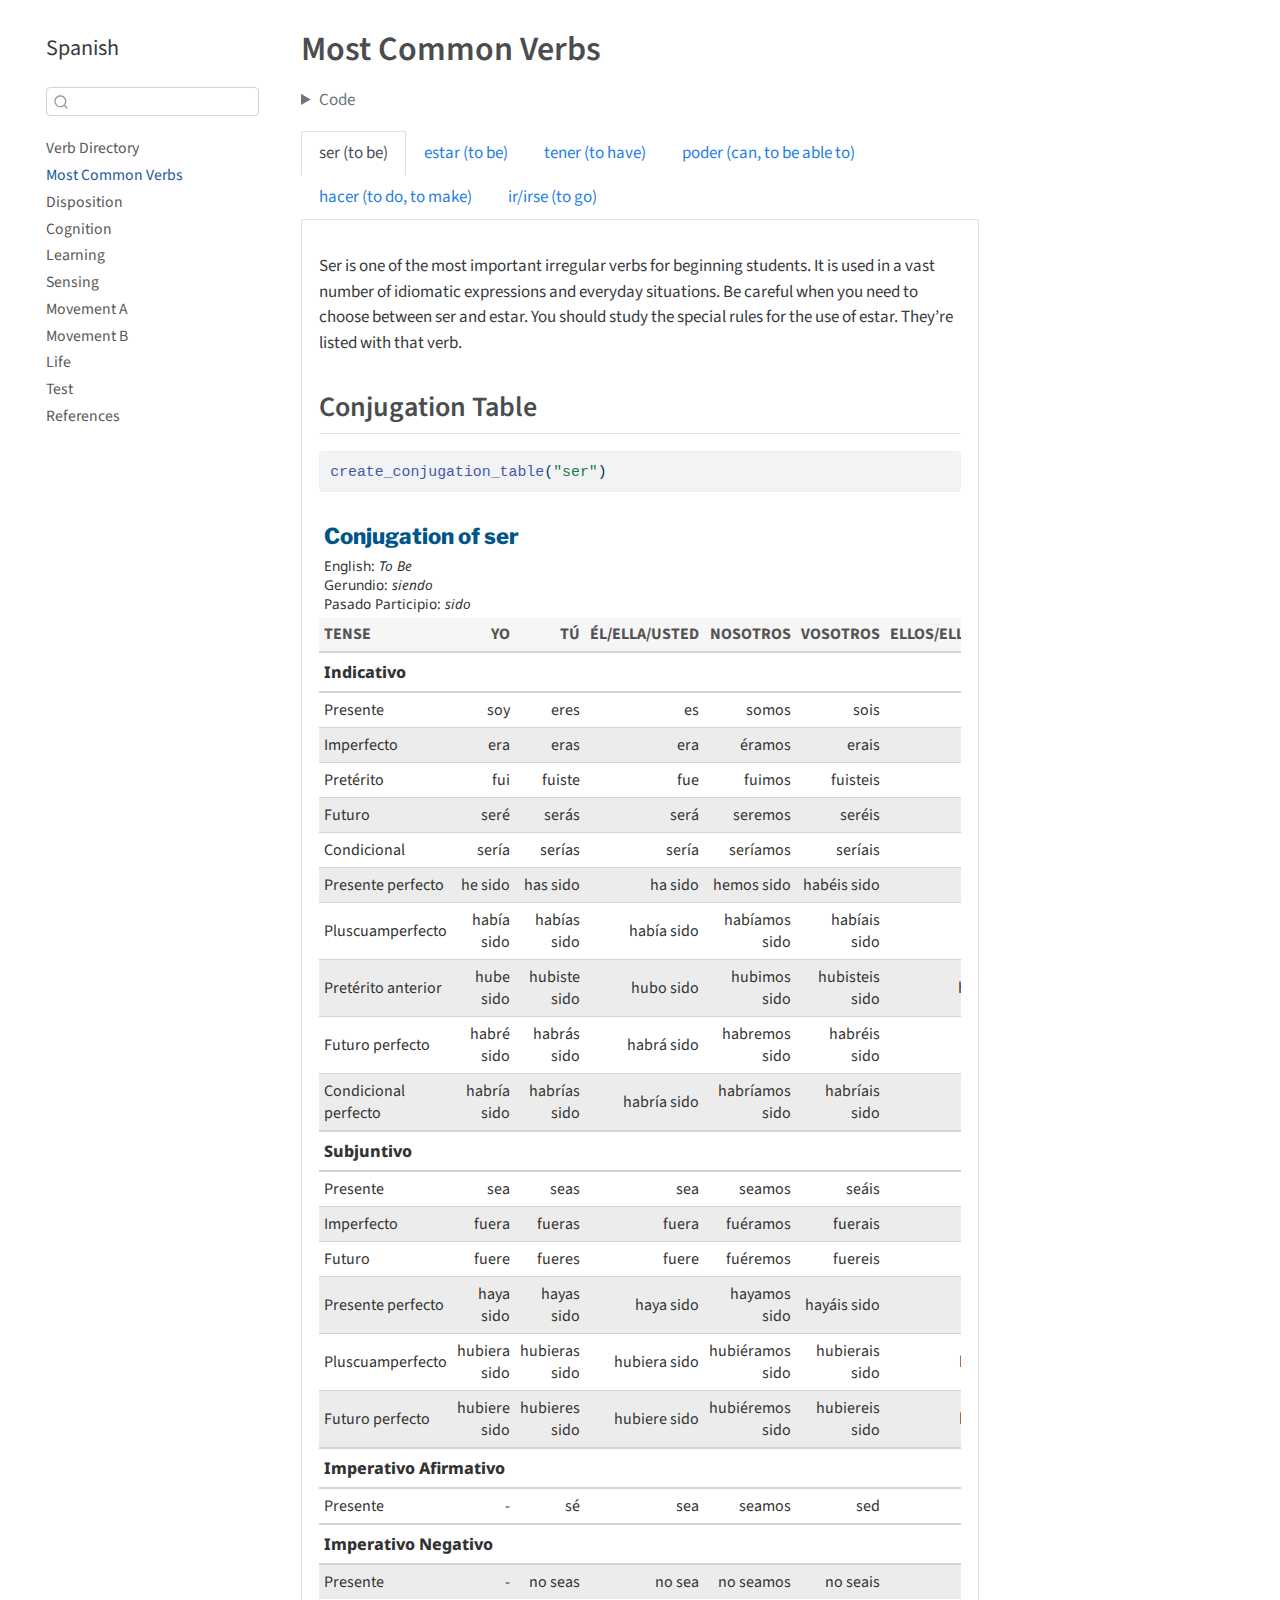
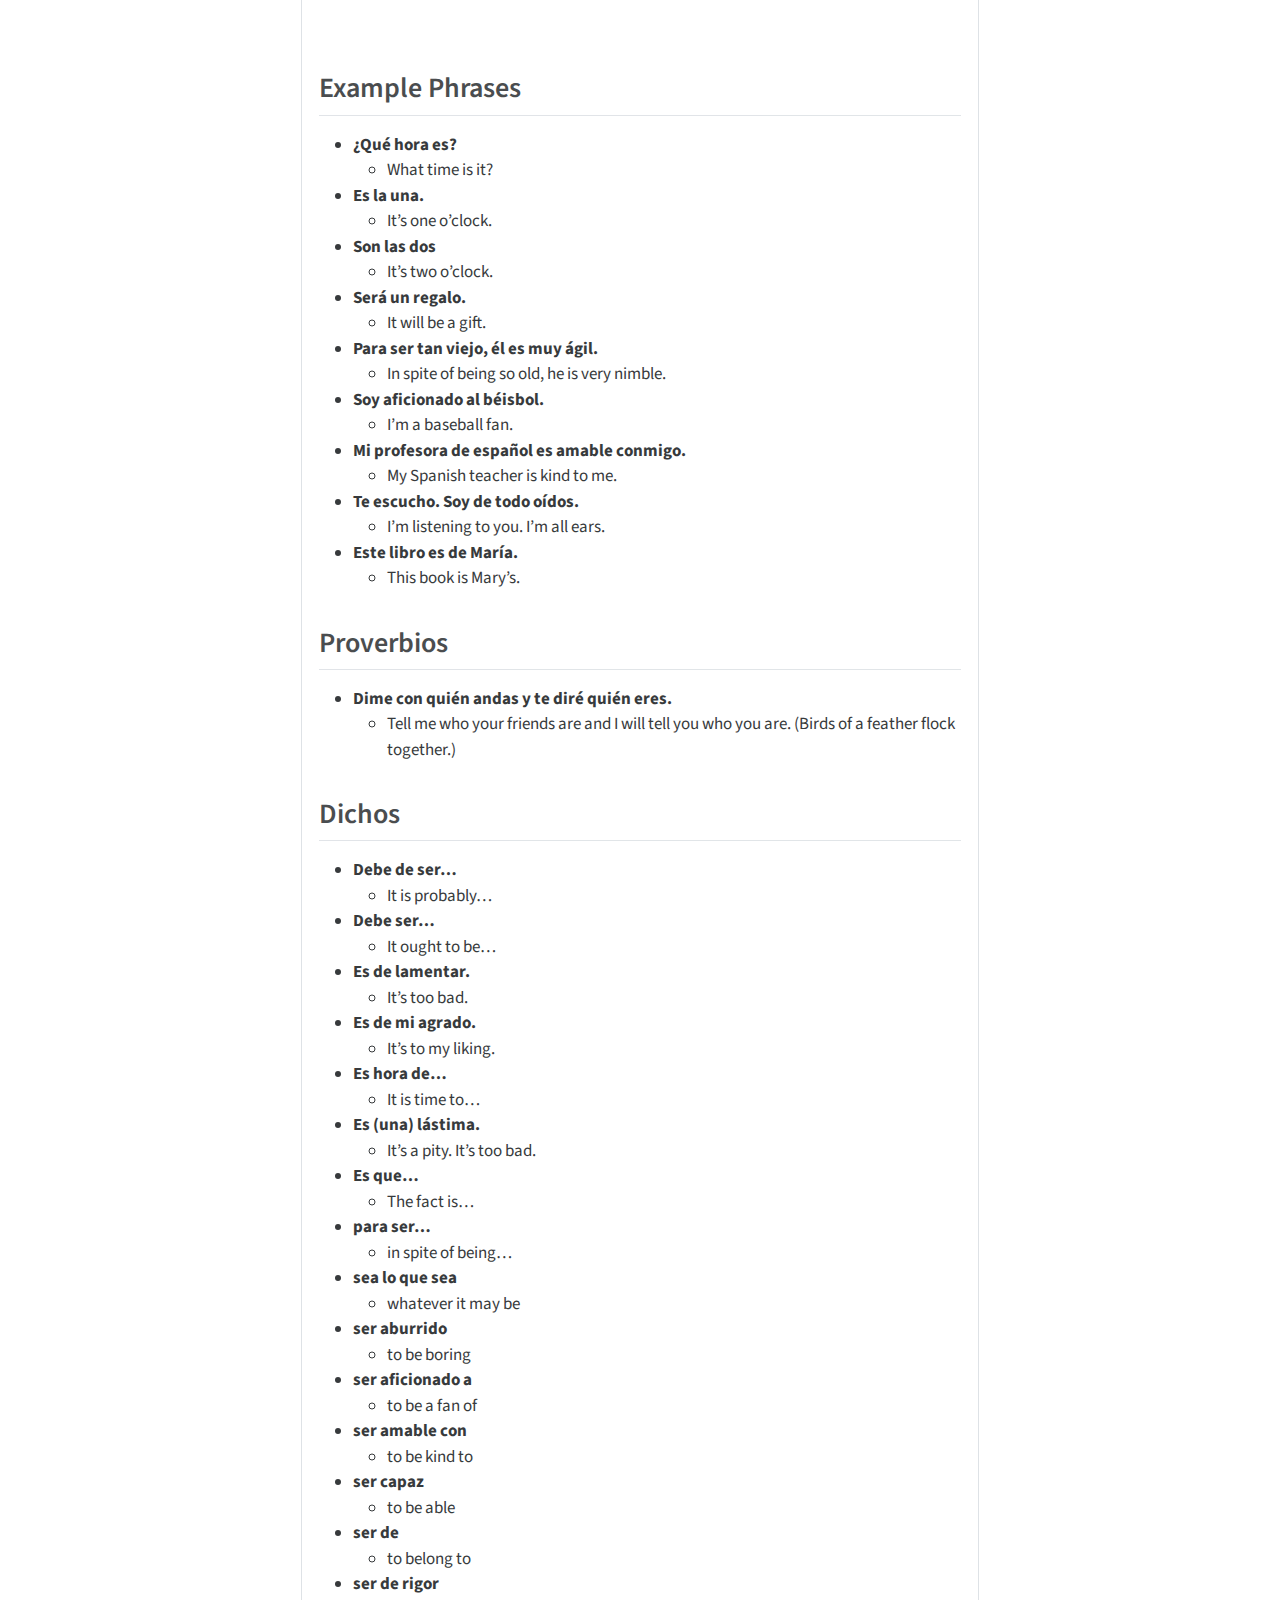
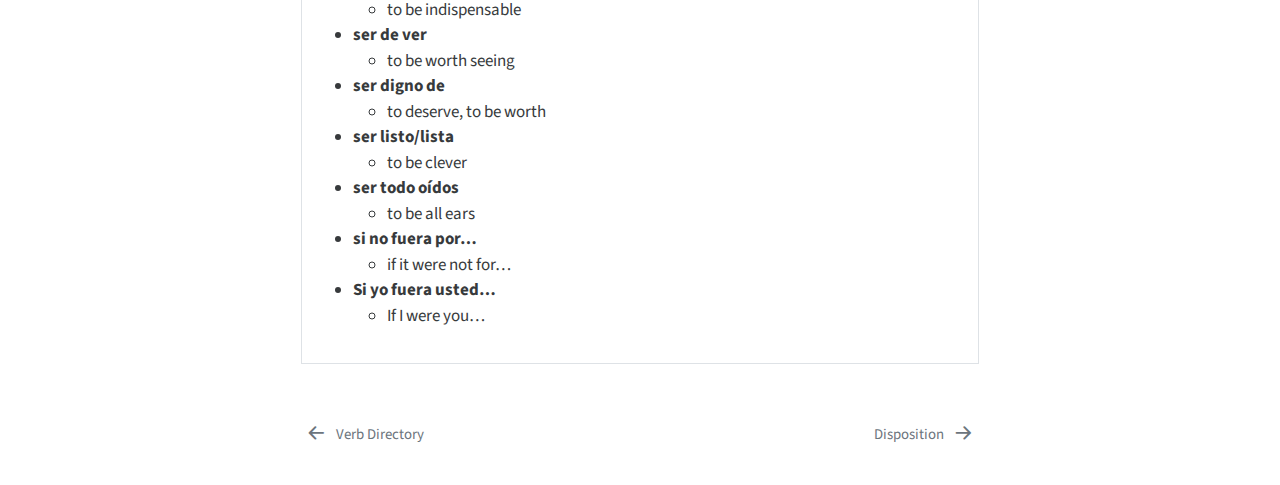
==== commit e4b2c3d7: "test" ====
--- a/docs/i_l1.html
+++ b/docs/i_l1.html
@@ -166,6 +166,30 @@
   <div class="sidebar-item-container"> 
   <a href="./i_l5.html" class="sidebar-item-text sidebar-link">
  <span class="menu-text">Sensing</span></a>
+  </div>
+</li>
+        <li class="sidebar-item">
+  <div class="sidebar-item-container"> 
+  <a href="./i_l6.html" class="sidebar-item-text sidebar-link">
+ <span class="menu-text">Movement A</span></a>
+  </div>
+</li>
+        <li class="sidebar-item">
+  <div class="sidebar-item-container"> 
+  <a href="./i_l7.html" class="sidebar-item-text sidebar-link">
+ <span class="menu-text">Movement B</span></a>
+  </div>
+</li>
+        <li class="sidebar-item">
+  <div class="sidebar-item-container"> 
+  <a href="./i_l8.html" class="sidebar-item-text sidebar-link">
+ <span class="menu-text">Life</span></a>
+  </div>
+</li>
+        <li class="sidebar-item">
+  <div class="sidebar-item-container"> 
+  <a href="./i_lshiny.html" class="sidebar-item-text sidebar-link">
+ <span class="menu-text">Test</span></a>
   </div>
 </li>
         <li class="sidebar-item">
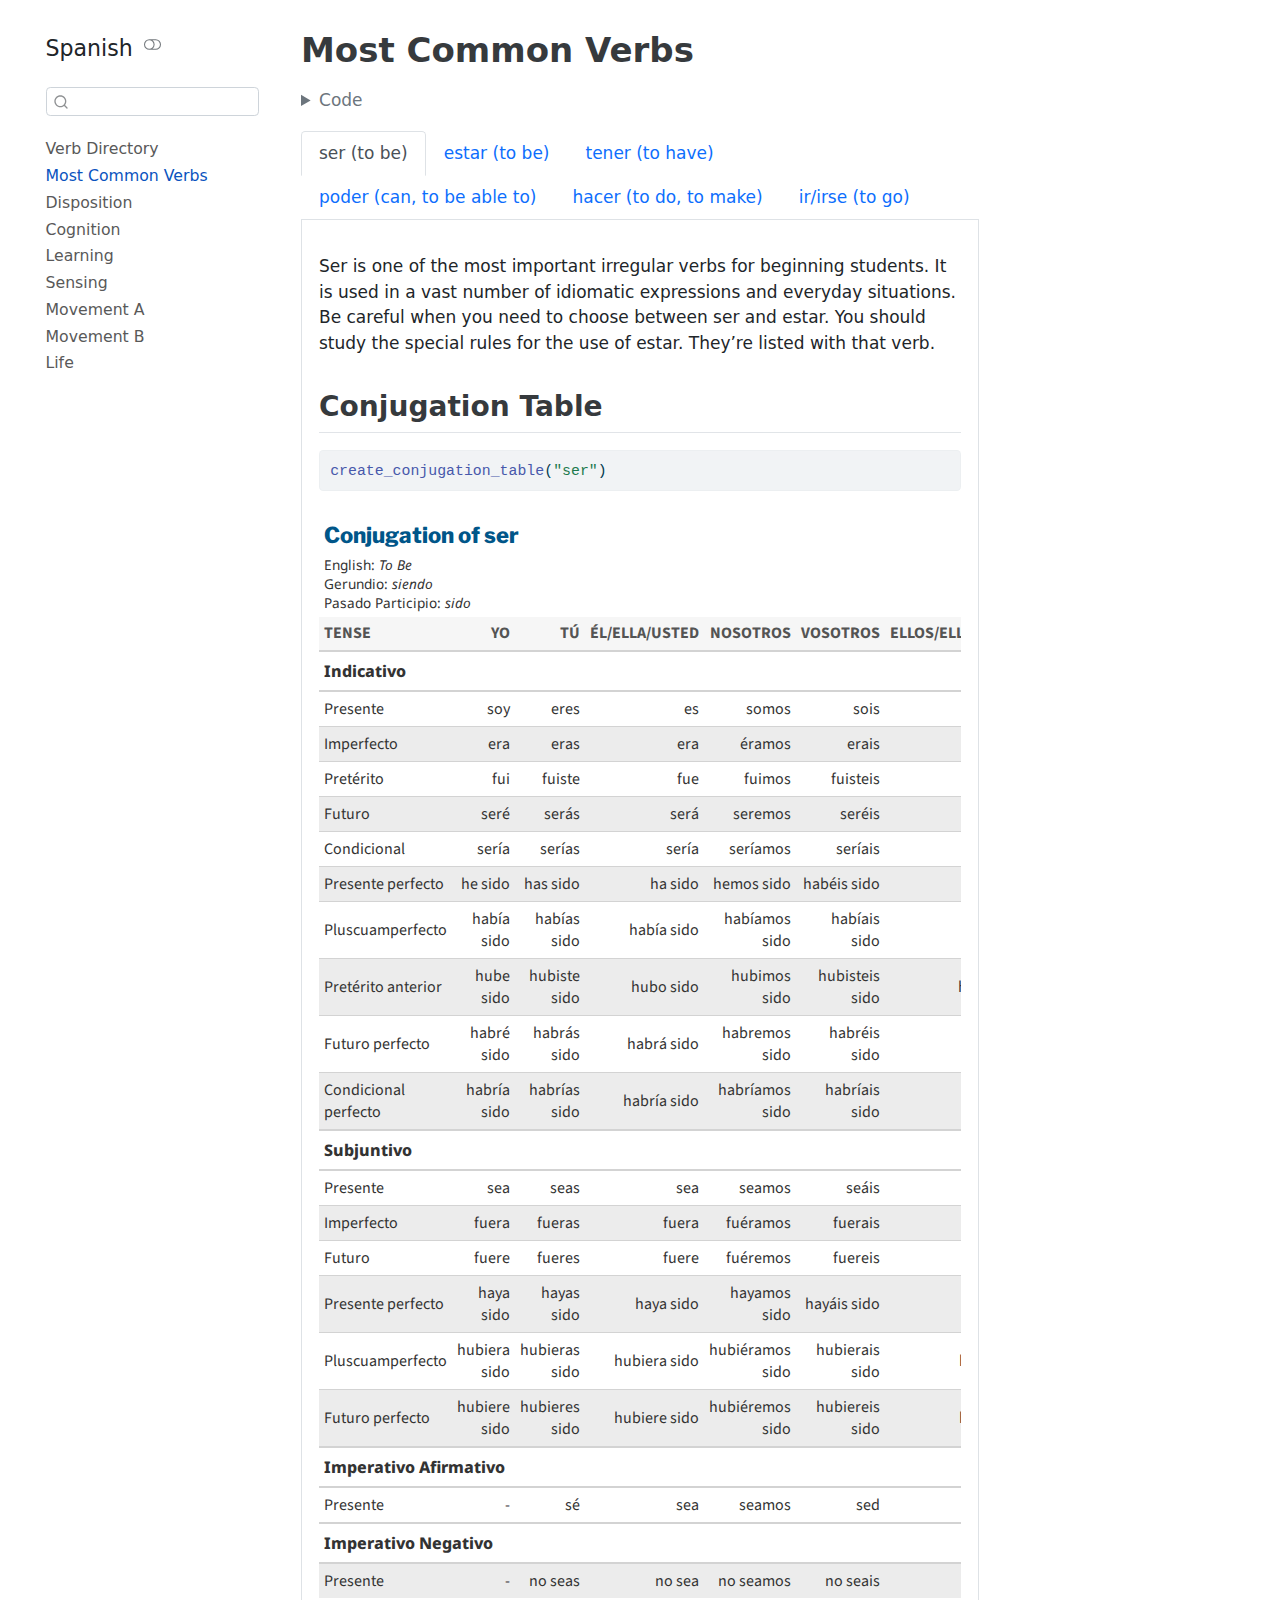
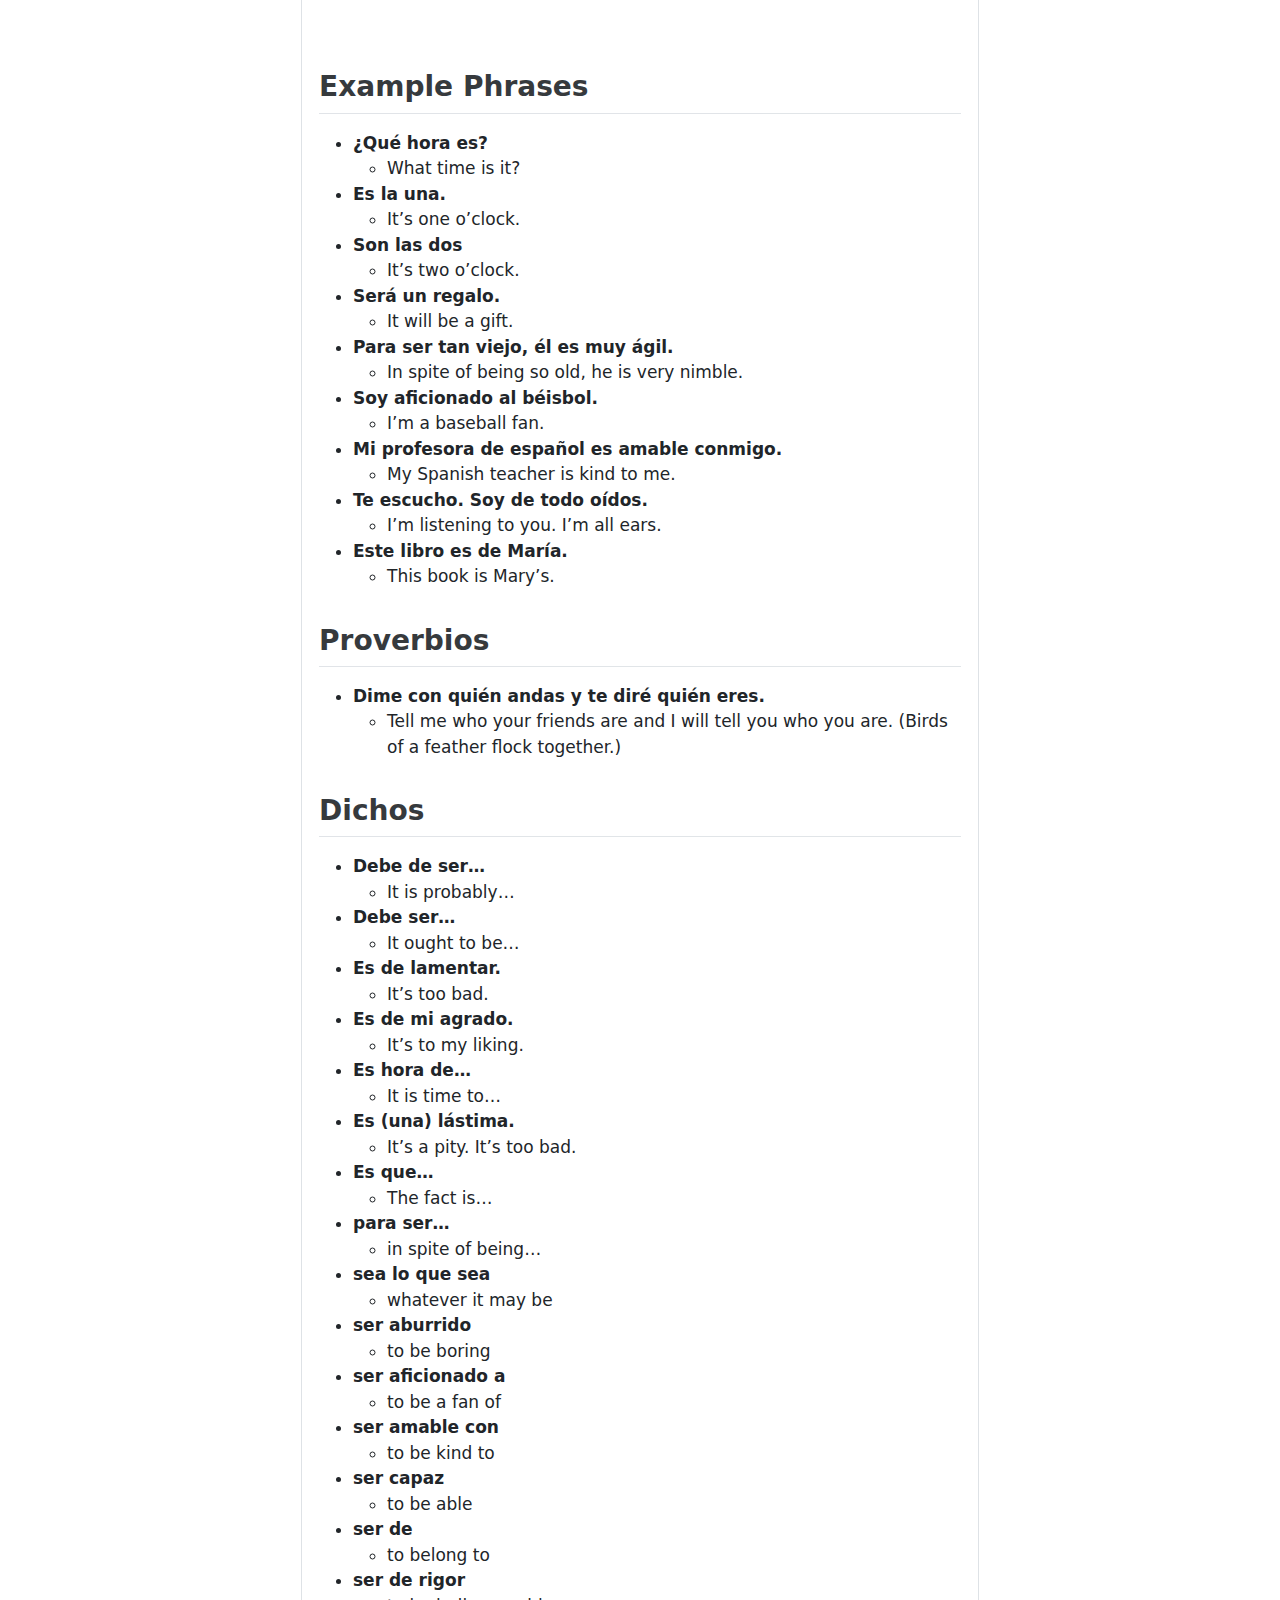
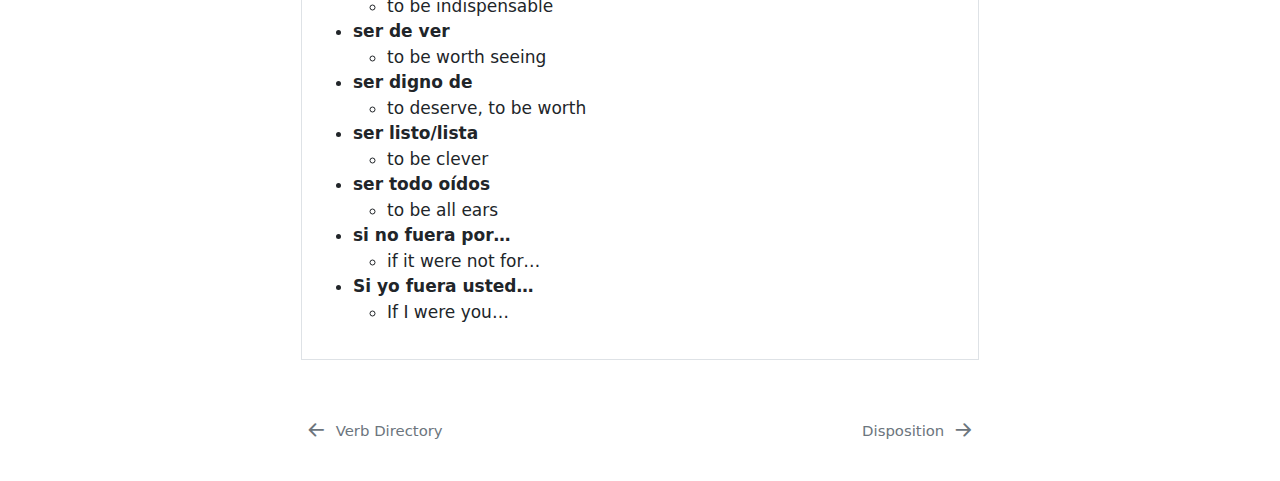
==== commit d81081f0: "more" ====
--- a/docs/i_l1.html
+++ b/docs/i_l1.html
@@ -71,10 +71,12 @@
 <script src="site_libs/quarto-html/tippy.umd.min.js"></script>
 <script src="site_libs/quarto-html/anchor.min.js"></script>
 <link href="site_libs/quarto-html/tippy.css" rel="stylesheet">
-<link href="site_libs/quarto-html/quarto-syntax-highlighting.css" rel="stylesheet" id="quarto-text-highlighting-styles">
+<link href="site_libs/quarto-html/quarto-syntax-highlighting.css" rel="stylesheet" class="quarto-color-scheme" id="quarto-text-highlighting-styles">
+<link href="site_libs/quarto-html/quarto-syntax-highlighting-dark.css" rel="prefetch" class="quarto-color-scheme quarto-color-alternate" id="quarto-text-highlighting-styles">
 <script src="site_libs/bootstrap/bootstrap.min.js"></script>
 <link href="site_libs/bootstrap/bootstrap-icons.css" rel="stylesheet">
-<link href="site_libs/bootstrap/bootstrap.min.css" rel="stylesheet" id="quarto-bootstrap" data-mode="light">
+<link href="site_libs/bootstrap/bootstrap.min.css" rel="stylesheet" class="quarto-color-scheme" id="quarto-bootstrap" data-mode="light">
+<link href="site_libs/bootstrap/bootstrap-dark.min.css" rel="prefetch" class="quarto-color-scheme quarto-color-alternate" id="quarto-bootstrap" data-mode="dark">
 <script id="quarto-search-options" type="application/json">{
   "location": "sidebar",
   "copy-button": false,
@@ -123,6 +125,9 @@
     <div class="pt-lg-2 mt-2 text-left sidebar-header">
     <div class="sidebar-title mb-0 py-0">
       <a href="./">Spanish</a> 
+        <div class="sidebar-tools-main">
+  <a href="" class="quarto-color-scheme-toggle quarto-navigation-tool  px-1" onclick="window.quartoToggleColorScheme(); return false;" title="Toggle dark mode"><i class="bi"></i></a>
+</div>
     </div>
       </div>
         <div class="mt-2 flex-shrink-0 align-items-center">
@@ -184,18 +189,6 @@
   <div class="sidebar-item-container"> 
   <a href="./i_l8.html" class="sidebar-item-text sidebar-link">
  <span class="menu-text">Life</span></a>
-  </div>
-</li>
-        <li class="sidebar-item">
-  <div class="sidebar-item-container"> 
-  <a href="./i_lshiny.html" class="sidebar-item-text sidebar-link">
- <span class="menu-text">Test</span></a>
-  </div>
-</li>
-        <li class="sidebar-item">
-  <div class="sidebar-item-container"> 
-  <a href="./references.html" class="sidebar-item-text sidebar-link">
- <span class="menu-text">References</span></a>
   </div>
 </li>
     </ul>
@@ -395,28 +388,28 @@
 <div class="sourceCode cell-code" id="cb2"><pre class="sourceCode r code-with-copy"><code class="sourceCode r"><span id="cb2-1"><a href="#cb2-1" aria-hidden="true" tabindex="-1"></a><span class="fu">create_conjugation_table</span>(<span class="st">"ser"</span>)</span></code><button title="Copy to Clipboard" class="code-copy-button"><i class="bi"></i></button></pre></div>
 <div class="cell-output-display">
 
-<div id="specurpbok" style="padding-left:0px;padding-right:0px;padding-top:10px;padding-bottom:10px;overflow-x:auto;overflow-y:auto;width:auto;height:auto;">
+<div id="baplfdvshw" style="padding-left:0px;padding-right:0px;padding-top:10px;padding-bottom:10px;overflow-x:auto;overflow-y:auto;width:auto;height:auto;">
 <style>@import url("https://fonts.googleapis.com/css2?family=Source+Sans+Pro:ital,wght@0,100;0,200;0,300;0,400;0,500;0,600;0,700;0,800;0,900;1,100;1,200;1,300;1,400;1,500;1,600;1,700;1,800;1,900&display=swap");
 @import url("https://fonts.googleapis.com/css2?family=Libre+Franklin:ital,wght@0,100;0,200;0,300;0,400;0,500;0,600;0,700;0,800;0,900;1,100;1,200;1,300;1,400;1,500;1,600;1,700;1,800;1,900&display=swap");
 @import url("https://fonts.googleapis.com/css2?family=Source+Sans+Pro:ital,wght@0,100;0,200;0,300;0,400;0,500;0,600;0,700;0,800;0,900;1,100;1,200;1,300;1,400;1,500;1,600;1,700;1,800;1,900&display=swap");
 @import url("https://fonts.googleapis.com/css2?family=Noto+Sans:ital,wght@0,100;0,200;0,300;0,400;0,500;0,600;0,700;0,800;0,900;1,100;1,200;1,300;1,400;1,500;1,600;1,700;1,800;1,900&display=swap");
 @import url("https://fonts.googleapis.com/css2?family=Source+Sans+Pro:ital,wght@0,100;0,200;0,300;0,400;0,500;0,600;0,700;0,800;0,900;1,100;1,200;1,300;1,400;1,500;1,600;1,700;1,800;1,900&display=swap");
-#specurpbok table {
+#baplfdvshw table {
   font-family: 'Noto Sans', 'Source Sans Pro', system-ui, 'Segoe UI', Roboto, Helvetica, Arial, sans-serif, 'Apple Color Emoji', 'Segoe UI Emoji', 'Segoe UI Symbol', 'Noto Color Emoji';
   -webkit-font-smoothing: antialiased;
   -moz-osx-font-smoothing: grayscale;
 }
 
-#specurpbok thead, #specurpbok tbody, #specurpbok tfoot, #specurpbok tr, #specurpbok td, #specurpbok th {
+#baplfdvshw thead, #baplfdvshw tbody, #baplfdvshw tfoot, #baplfdvshw tr, #baplfdvshw td, #baplfdvshw th {
   border-style: none;
 }
 
-#specurpbok p {
+#baplfdvshw p {
   margin: 0;
   padding: 0;
 }
 
-#specurpbok .gt_table {
+#baplfdvshw .gt_table {
   display: table;
   border-collapse: collapse;
   line-height: normal;
@@ -442,12 +435,12 @@
   border-left-color: #D3D3D3;
 }
 
-#specurpbok .gt_caption {
+#baplfdvshw .gt_caption {
   padding-top: 4px;
   padding-bottom: 4px;
 }
 
-#specurpbok .gt_title {
+#baplfdvshw .gt_title {
   color: #333333;
   font-size: 125%;
   font-weight: initial;
@@ -459,7 +452,7 @@
   border-bottom-width: 0;
 }
 
-#specurpbok .gt_subtitle {
+#baplfdvshw .gt_subtitle {
   color: #333333;
   font-size: 85%;
   font-weight: initial;
@@ -471,7 +464,7 @@
   border-top-width: 0;
 }
 
-#specurpbok .gt_heading {
+#baplfdvshw .gt_heading {
   background-color: #FFFFFF;
   text-align: left;
   border-bottom-color: #FFFFFF;
@@ -483,13 +476,13 @@
   border-right-color: #D3D3D3;
 }
 
-#specurpbok .gt_bottom_border {
+#baplfdvshw .gt_bottom_border {
   border-bottom-style: none;
   border-bottom-width: 2px;
   border-bottom-color: #D3D3D3;
 }
 
-#specurpbok .gt_col_headings {
+#baplfdvshw .gt_col_headings {
   border-top-style: none;
   border-top-width: 2px;
   border-top-color: #D3D3D3;
@@ -504,7 +497,7 @@
   border-right-color: #D3D3D3;
 }
 
-#specurpbok .gt_col_heading {
+#baplfdvshw .gt_col_heading {
   color: #333333;
   background-color: #F6F6F6;
   font-size: 100%;
@@ -524,7 +517,7 @@
   overflow-x: hidden;
 }
 
-#specurpbok .gt_column_spanner_outer {
+#baplfdvshw .gt_column_spanner_outer {
   color: #333333;
   background-color: #F6F6F6;
   font-size: 100%;
@@ -536,15 +529,15 @@
   padding-right: 4px;
 }
 
-#specurpbok .gt_column_spanner_outer:first-child {
+#baplfdvshw .gt_column_spanner_outer:first-child {
   padding-left: 0;
 }
 
-#specurpbok .gt_column_spanner_outer:last-child {
+#baplfdvshw .gt_column_spanner_outer:last-child {
   padding-right: 0;
 }
 
-#specurpbok .gt_column_spanner {
+#baplfdvshw .gt_column_spanner {
   border-bottom-style: none;
   border-bottom-width: 1px;
   border-bottom-color: #334422;
@@ -556,11 +549,11 @@
   width: 100%;
 }
 
-#specurpbok .gt_spanner_row {
+#baplfdvshw .gt_spanner_row {
   border-bottom-style: hidden;
 }
 
-#specurpbok .gt_group_heading {
+#baplfdvshw .gt_group_heading {
   padding-top: 8px;
   padding-bottom: 8px;
   padding-left: 5px;
@@ -586,7 +579,7 @@
   text-align: left;
 }
 
-#specurpbok .gt_empty_group_heading {
+#baplfdvshw .gt_empty_group_heading {
   padding: 0.5px;
   color: #333333;
   background-color: #FFFFFF;
@@ -601,15 +594,15 @@
   vertical-align: middle;
 }
 
-#specurpbok .gt_from_md > :first-child {
+#baplfdvshw .gt_from_md > :first-child {
   margin-top: 0;
 }
 
-#specurpbok .gt_from_md > :last-child {
+#baplfdvshw .gt_from_md > :last-child {
   margin-bottom: 0;
 }
 
-#specurpbok .gt_row {
+#baplfdvshw .gt_row {
   padding-top: 6px;
   padding-bottom: 6px;
   padding-left: 5px;
@@ -628,7 +621,7 @@
   overflow-x: hidden;
 }
 
-#specurpbok .gt_stub {
+#baplfdvshw .gt_stub {
   color: #333333;
   background-color: #FFFFFF;
   font-size: 100%;
@@ -641,7 +634,7 @@
   padding-right: 5px;
 }
 
-#specurpbok .gt_stub_row_group {
+#baplfdvshw .gt_stub_row_group {
   color: #333333;
   background-color: #FFFFFF;
   font-size: 100%;
@@ -655,15 +648,15 @@
   vertical-align: top;
 }
 
-#specurpbok .gt_row_group_first td {
+#baplfdvshw .gt_row_group_first td {
   border-top-width: 2px;
 }
 
-#specurpbok .gt_row_group_first th {
+#baplfdvshw .gt_row_group_first th {
   border-top-width: 2px;
 }
 
-#specurpbok .gt_summary_row {
+#baplfdvshw .gt_summary_row {
   color: #333333;
   background-color: #FFFFFF;
   text-transform: inherit;
@@ -673,16 +666,16 @@
   padding-right: 5px;
 }
 
-#specurpbok .gt_first_summary_row {
+#baplfdvshw .gt_first_summary_row {
   border-top-style: solid;
   border-top-color: #D3D3D3;
 }
 
-#specurpbok .gt_first_summary_row.thick {
+#baplfdvshw .gt_first_summary_row.thick {
   border-top-width: 2px;
 }
 
-#specurpbok .gt_last_summary_row {
+#baplfdvshw .gt_last_summary_row {
   padding-top: 8px;
   padding-bottom: 8px;
   padding-left: 5px;
@@ -692,7 +685,7 @@
   border-bottom-color: #D3D3D3;
 }
 
-#specurpbok .gt_grand_summary_row {
+#baplfdvshw .gt_grand_summary_row {
   color: #333333;
   background-color: #FFFFFF;
   text-transform: inherit;
@@ -702,7 +695,7 @@
   padding-right: 5px;
 }
 
-#specurpbok .gt_first_grand_summary_row {
+#baplfdvshw .gt_first_grand_summary_row {
   padding-top: 8px;
   padding-bottom: 8px;
   padding-left: 5px;
@@ -712,7 +705,7 @@
   border-top-color: #D3D3D3;
 }
 
-#specurpbok .gt_last_grand_summary_row_top {
+#baplfdvshw .gt_last_grand_summary_row_top {
   padding-top: 8px;
   padding-bottom: 8px;
   padding-left: 5px;
@@ -722,11 +715,11 @@
   border-bottom-color: #D3D3D3;
 }
 
-#specurpbok .gt_striped {
+#baplfdvshw .gt_striped {
   background-color: #ECECEC;
 }
 
-#specurpbok .gt_table_body {
+#baplfdvshw .gt_table_body {
   border-top-style: none;
   border-top-width: 2px;
   border-top-color: #D3D3D3;
@@ -735,7 +728,7 @@
   border-bottom-color: #D3D3D3;
 }
 
-#specurpbok .gt_footnotes {
+#baplfdvshw .gt_footnotes {
   color: #333333;
   background-color: #FFFFFF;
   border-bottom-style: none;
@@ -749,7 +742,7 @@
   border-right-color: #D3D3D3;
 }
 
-#specurpbok .gt_footnote {
+#baplfdvshw .gt_footnote {
   margin: 0px;
   font-size: 90%;
   padding-top: 4px;
@@ -758,7 +751,7 @@
   padding-right: 5px;
 }
 
-#specurpbok .gt_sourcenotes {
+#baplfdvshw .gt_sourcenotes {
   color: #333333;
   background-color: #FFFFFF;
   border-bottom-style: none;
@@ -772,7 +765,7 @@
   border-right-color: #D3D3D3;
 }
 
-#specurpbok .gt_sourcenote {
+#baplfdvshw .gt_sourcenote {
   font-size: 12px;
   padding-top: 4px;
   padding-bottom: 4px;
@@ -780,63 +773,63 @@
   padding-right: 5px;
 }
 
-#specurpbok .gt_left {
+#baplfdvshw .gt_left {
   text-align: left;
 }
 
-#specurpbok .gt_center {
+#baplfdvshw .gt_center {
   text-align: center;
 }
 
-#specurpbok .gt_right {
+#baplfdvshw .gt_right {
   text-align: right;
   font-variant-numeric: tabular-nums;
 }
 
-#specurpbok .gt_font_normal {
+#baplfdvshw .gt_font_normal {
   font-weight: normal;
 }
 
-#specurpbok .gt_font_bold {
+#baplfdvshw .gt_font_bold {
   font-weight: bold;
 }
 
-#specurpbok .gt_font_italic {
+#baplfdvshw .gt_font_italic {
   font-style: italic;
 }
 
-#specurpbok .gt_super {
+#baplfdvshw .gt_super {
   font-size: 65%;
 }
 
-#specurpbok .gt_footnote_marks {
+#baplfdvshw .gt_footnote_marks {
   font-size: 75%;
   vertical-align: 0.4em;
   position: initial;
 }
 
-#specurpbok .gt_asterisk {
+#baplfdvshw .gt_asterisk {
   font-size: 100%;
   vertical-align: 0;
 }
 
-#specurpbok .gt_indent_1 {
+#baplfdvshw .gt_indent_1 {
   text-indent: 5px;
 }
 
-#specurpbok .gt_indent_2 {
+#baplfdvshw .gt_indent_2 {
   text-indent: 10px;
 }
 
-#specurpbok .gt_indent_3 {
+#baplfdvshw .gt_indent_3 {
   text-indent: 15px;
 }
 
-#specurpbok .gt_indent_4 {
+#baplfdvshw .gt_indent_4 {
   text-indent: 20px;
 }
 
-#specurpbok .gt_indent_5 {
+#baplfdvshw .gt_indent_5 {
   text-indent: 25px;
 }
 </style>
@@ -1155,28 +1148,28 @@
 <div class="sourceCode cell-code" id="cb3"><pre class="sourceCode r code-with-copy"><code class="sourceCode r"><span id="cb3-1"><a href="#cb3-1" aria-hidden="true" tabindex="-1"></a><span class="fu">create_conjugation_table</span>(<span class="st">"estar"</span>)</span></code><button title="Copy to Clipboard" class="code-copy-button"><i class="bi"></i></button></pre></div>
 <div class="cell-output-display">
 
-<div id="oyifhgftnq" style="padding-left:0px;padding-right:0px;padding-top:10px;padding-bottom:10px;overflow-x:auto;overflow-y:auto;width:auto;height:auto;">
+<div id="boxsvqtahx" style="padding-left:0px;padding-right:0px;padding-top:10px;padding-bottom:10px;overflow-x:auto;overflow-y:auto;width:auto;height:auto;">
 <style>@import url("https://fonts.googleapis.com/css2?family=Source+Sans+Pro:ital,wght@0,100;0,200;0,300;0,400;0,500;0,600;0,700;0,800;0,900;1,100;1,200;1,300;1,400;1,500;1,600;1,700;1,800;1,900&display=swap");
 @import url("https://fonts.googleapis.com/css2?family=Libre+Franklin:ital,wght@0,100;0,200;0,300;0,400;0,500;0,600;0,700;0,800;0,900;1,100;1,200;1,300;1,400;1,500;1,600;1,700;1,800;1,900&display=swap");
 @import url("https://fonts.googleapis.com/css2?family=Source+Sans+Pro:ital,wght@0,100;0,200;0,300;0,400;0,500;0,600;0,700;0,800;0,900;1,100;1,200;1,300;1,400;1,500;1,600;1,700;1,800;1,900&display=swap");
 @import url("https://fonts.googleapis.com/css2?family=Noto+Sans:ital,wght@0,100;0,200;0,300;0,400;0,500;0,600;0,700;0,800;0,900;1,100;1,200;1,300;1,400;1,500;1,600;1,700;1,800;1,900&display=swap");
 @import url("https://fonts.googleapis.com/css2?family=Source+Sans+Pro:ital,wght@0,100;0,200;0,300;0,400;0,500;0,600;0,700;0,800;0,900;1,100;1,200;1,300;1,400;1,500;1,600;1,700;1,800;1,900&display=swap");
-#oyifhgftnq table {
+#boxsvqtahx table {
   font-family: 'Noto Sans', 'Source Sans Pro', system-ui, 'Segoe UI', Roboto, Helvetica, Arial, sans-serif, 'Apple Color Emoji', 'Segoe UI Emoji', 'Segoe UI Symbol', 'Noto Color Emoji';
   -webkit-font-smoothing: antialiased;
   -moz-osx-font-smoothing: grayscale;
 }
 
-#oyifhgftnq thead, #oyifhgftnq tbody, #oyifhgftnq tfoot, #oyifhgftnq tr, #oyifhgftnq td, #oyifhgftnq th {
+#boxsvqtahx thead, #boxsvqtahx tbody, #boxsvqtahx tfoot, #boxsvqtahx tr, #boxsvqtahx td, #boxsvqtahx th {
   border-style: none;
 }
 
-#oyifhgftnq p {
+#boxsvqtahx p {
   margin: 0;
   padding: 0;
 }
 
-#oyifhgftnq .gt_table {
+#boxsvqtahx .gt_table {
   display: table;
   border-collapse: collapse;
   line-height: normal;
@@ -1202,12 +1195,12 @@
   border-left-color: #D3D3D3;
 }
 
-#oyifhgftnq .gt_caption {
+#boxsvqtahx .gt_caption {
   padding-top: 4px;
   padding-bottom: 4px;
 }
 
-#oyifhgftnq .gt_title {
+#boxsvqtahx .gt_title {
   color: #333333;
   font-size: 125%;
   font-weight: initial;
@@ -1219,7 +1212,7 @@
   border-bottom-width: 0;
 }
 
-#oyifhgftnq .gt_subtitle {
+#boxsvqtahx .gt_subtitle {
   color: #333333;
   font-size: 85%;
   font-weight: initial;
@@ -1231,7 +1224,7 @@
   border-top-width: 0;
 }
 
-#oyifhgftnq .gt_heading {
+#boxsvqtahx .gt_heading {
   background-color: #FFFFFF;
   text-align: left;
   border-bottom-color: #FFFFFF;
@@ -1243,13 +1236,13 @@
   border-right-color: #D3D3D3;
 }
 
-#oyifhgftnq .gt_bottom_border {
+#boxsvqtahx .gt_bottom_border {
   border-bottom-style: none;
   border-bottom-width: 2px;
   border-bottom-color: #D3D3D3;
 }
 
-#oyifhgftnq .gt_col_headings {
+#boxsvqtahx .gt_col_headings {
   border-top-style: none;
   border-top-width: 2px;
   border-top-color: #D3D3D3;
@@ -1264,7 +1257,7 @@
   border-right-color: #D3D3D3;
 }
 
-#oyifhgftnq .gt_col_heading {
+#boxsvqtahx .gt_col_heading {
   color: #333333;
   background-color: #F6F6F6;
   font-size: 100%;
@@ -1284,7 +1277,7 @@
   overflow-x: hidden;
 }
 
-#oyifhgftnq .gt_column_spanner_outer {
+#boxsvqtahx .gt_column_spanner_outer {
   color: #333333;
   background-color: #F6F6F6;
   font-size: 100%;
@@ -1296,15 +1289,15 @@
   padding-right: 4px;
 }
 
-#oyifhgftnq .gt_column_spanner_outer:first-child {
+#boxsvqtahx .gt_column_spanner_outer:first-child {
   padding-left: 0;
 }
 
-#oyifhgftnq .gt_column_spanner_outer:last-child {
+#boxsvqtahx .gt_column_spanner_outer:last-child {
   padding-right: 0;
 }
 
-#oyifhgftnq .gt_column_spanner {
+#boxsvqtahx .gt_column_spanner {
   border-bottom-style: none;
   border-bottom-width: 1px;
   border-bottom-color: #334422;
@@ -1316,11 +1309,11 @@
   width: 100%;
 }
 
-#oyifhgftnq .gt_spanner_row {
+#boxsvqtahx .gt_spanner_row {
   border-bottom-style: hidden;
 }
 
-#oyifhgftnq .gt_group_heading {
+#boxsvqtahx .gt_group_heading {
   padding-top: 8px;
   padding-bottom: 8px;
   padding-left: 5px;
@@ -1346,7 +1339,7 @@
   text-align: left;
 }
 
-#oyifhgftnq .gt_empty_group_heading {
+#boxsvqtahx .gt_empty_group_heading {
   padding: 0.5px;
   color: #333333;
   background-color: #FFFFFF;
@@ -1361,15 +1354,15 @@
   vertical-align: middle;
 }
 
-#oyifhgftnq .gt_from_md > :first-child {
+#boxsvqtahx .gt_from_md > :first-child {
   margin-top: 0;
 }
 
-#oyifhgftnq .gt_from_md > :last-child {
+#boxsvqtahx .gt_from_md > :last-child {
   margin-bottom: 0;
 }
 
-#oyifhgftnq .gt_row {
+#boxsvqtahx .gt_row {
   padding-top: 6px;
   padding-bottom: 6px;
   padding-left: 5px;
@@ -1388,7 +1381,7 @@
   overflow-x: hidden;
 }
 
-#oyifhgftnq .gt_stub {
+#boxsvqtahx .gt_stub {
   color: #333333;
   background-color: #FFFFFF;
   font-size: 100%;
@@ -1401,7 +1394,7 @@
   padding-right: 5px;
 }
 
-#oyifhgftnq .gt_stub_row_group {
+#boxsvqtahx .gt_stub_row_group {
   color: #333333;
   background-color: #FFFFFF;
   font-size: 100%;
@@ -1415,15 +1408,15 @@
   vertical-align: top;
 }
 
-#oyifhgftnq .gt_row_group_first td {
+#boxsvqtahx .gt_row_group_first td {
   border-top-width: 2px;
 }
 
-#oyifhgftnq .gt_row_group_first th {
+#boxsvqtahx .gt_row_group_first th {
   border-top-width: 2px;
 }
 
-#oyifhgftnq .gt_summary_row {
+#boxsvqtahx .gt_summary_row {
   color: #333333;
   background-color: #FFFFFF;
   text-transform: inherit;
@@ -1433,16 +1426,16 @@
   padding-right: 5px;
 }
 
-#oyifhgftnq .gt_first_summary_row {
+#boxsvqtahx .gt_first_summary_row {
   border-top-style: solid;
   border-top-color: #D3D3D3;
 }
 
-#oyifhgftnq .gt_first_summary_row.thick {
+#boxsvqtahx .gt_first_summary_row.thick {
   border-top-width: 2px;
 }
 
-#oyifhgftnq .gt_last_summary_row {
+#boxsvqtahx .gt_last_summary_row {
   padding-top: 8px;
   padding-bottom: 8px;
   padding-left: 5px;
@@ -1452,7 +1445,7 @@
   border-bottom-color: #D3D3D3;
 }
 
-#oyifhgftnq .gt_grand_summary_row {
+#boxsvqtahx .gt_grand_summary_row {
   color: #333333;
   background-color: #FFFFFF;
   text-transform: inherit;
@@ -1462,7 +1455,7 @@
   padding-right: 5px;
 }
 
-#oyifhgftnq .gt_first_grand_summary_row {
+#boxsvqtahx .gt_first_grand_summary_row {
   padding-top: 8px;
   padding-bottom: 8px;
   padding-left: 5px;
@@ -1472,7 +1465,7 @@
   border-top-color: #D3D3D3;
 }
 
-#oyifhgftnq .gt_last_grand_summary_row_top {
+#boxsvqtahx .gt_last_grand_summary_row_top {
   padding-top: 8px;
   padding-bottom: 8px;
   padding-left: 5px;
@@ -1482,11 +1475,11 @@
   border-bottom-color: #D3D3D3;
 }
 
-#oyifhgftnq .gt_striped {
+#boxsvqtahx .gt_striped {
   background-color: #ECECEC;
 }
 
-#oyifhgftnq .gt_table_body {
+#boxsvqtahx .gt_table_body {
   border-top-style: none;
   border-top-width: 2px;
   border-top-color: #D3D3D3;
@@ -1495,7 +1488,7 @@
   border-bottom-color: #D3D3D3;
 }
 
-#oyifhgftnq .gt_footnotes {
+#boxsvqtahx .gt_footnotes {
   color: #333333;
   background-color: #FFFFFF;
   border-bottom-style: none;
@@ -1509,7 +1502,7 @@
   border-right-color: #D3D3D3;
 }
 
-#oyifhgftnq .gt_footnote {
+#boxsvqtahx .gt_footnote {
   margin: 0px;
   font-size: 90%;
   padding-top: 4px;
@@ -1518,7 +1511,7 @@
   padding-right: 5px;
 }
 
-#oyifhgftnq .gt_sourcenotes {
+#boxsvqtahx .gt_sourcenotes {
   color: #333333;
   background-color: #FFFFFF;
   border-bottom-style: none;
@@ -1532,7 +1525,7 @@
   border-right-color: #D3D3D3;
 }
 
-#oyifhgftnq .gt_sourcenote {
+#boxsvqtahx .gt_sourcenote {
   font-size: 12px;
   padding-top: 4px;
   padding-bottom: 4px;
@@ -1540,63 +1533,63 @@
   padding-right: 5px;
 }
 
-#oyifhgftnq .gt_left {
+#boxsvqtahx .gt_left {
   text-align: left;
 }
 
-#oyifhgftnq .gt_center {
+#boxsvqtahx .gt_center {
   text-align: center;
 }
 
-#oyifhgftnq .gt_right {
+#boxsvqtahx .gt_right {
   text-align: right;
   font-variant-numeric: tabular-nums;
 }
 
-#oyifhgftnq .gt_font_normal {
+#boxsvqtahx .gt_font_normal {
   font-weight: normal;
 }
 
-#oyifhgftnq .gt_font_bold {
+#boxsvqtahx .gt_font_bold {
   font-weight: bold;
 }
 
-#oyifhgftnq .gt_font_italic {
+#boxsvqtahx .gt_font_italic {
   font-style: italic;
 }
 
-#oyifhgftnq .gt_super {
+#boxsvqtahx .gt_super {
   font-size: 65%;
 }
 
-#oyifhgftnq .gt_footnote_marks {
+#boxsvqtahx .gt_footnote_marks {
   font-size: 75%;
   vertical-align: 0.4em;
   position: initial;
 }
 
-#oyifhgftnq .gt_asterisk {
+#boxsvqtahx .gt_asterisk {
   font-size: 100%;
   vertical-align: 0;
 }
 
-#oyifhgftnq .gt_indent_1 {
+#boxsvqtahx .gt_indent_1 {
   text-indent: 5px;
 }
 
-#oyifhgftnq .gt_indent_2 {
+#boxsvqtahx .gt_indent_2 {
   text-indent: 10px;
 }
 
-#oyifhgftnq .gt_indent_3 {
+#boxsvqtahx .gt_indent_3 {
   text-indent: 15px;
 }
 
-#oyifhgftnq .gt_indent_4 {
+#boxsvqtahx .gt_indent_4 {
   text-indent: 20px;
 }
 
-#oyifhgftnq .gt_indent_5 {
+#boxsvqtahx .gt_indent_5 {
   text-indent: 25px;
 }
 </style>
@@ -1931,28 +1924,28 @@
 <div class="sourceCode cell-code" id="cb4"><pre class="sourceCode r code-with-copy"><code class="sourceCode r"><span id="cb4-1"><a href="#cb4-1" aria-hidden="true" tabindex="-1"></a><span class="fu">create_conjugation_table</span>(<span class="st">"tener"</span>)</span></code><button title="Copy to Clipboard" class="code-copy-button"><i class="bi"></i></button></pre></div>
 <div class="cell-output-display">
 
-<div id="snbpfncmxp" style="padding-left:0px;padding-right:0px;padding-top:10px;padding-bottom:10px;overflow-x:auto;overflow-y:auto;width:auto;height:auto;">
+<div id="zyyqqscrev" style="padding-left:0px;padding-right:0px;padding-top:10px;padding-bottom:10px;overflow-x:auto;overflow-y:auto;width:auto;height:auto;">
 <style>@import url("https://fonts.googleapis.com/css2?family=Source+Sans+Pro:ital,wght@0,100;0,200;0,300;0,400;0,500;0,600;0,700;0,800;0,900;1,100;1,200;1,300;1,400;1,500;1,600;1,700;1,800;1,900&display=swap");
 @import url("https://fonts.googleapis.com/css2?family=Libre+Franklin:ital,wght@0,100;0,200;0,300;0,400;0,500;0,600;0,700;0,800;0,900;1,100;1,200;1,300;1,400;1,500;1,600;1,700;1,800;1,900&display=swap");
 @import url("https://fonts.googleapis.com/css2?family=Source+Sans+Pro:ital,wght@0,100;0,200;0,300;0,400;0,500;0,600;0,700;0,800;0,900;1,100;1,200;1,300;1,400;1,500;1,600;1,700;1,800;1,900&display=swap");
 @import url("https://fonts.googleapis.com/css2?family=Noto+Sans:ital,wght@0,100;0,200;0,300;0,400;0,500;0,600;0,700;0,800;0,900;1,100;1,200;1,300;1,400;1,500;1,600;1,700;1,800;1,900&display=swap");
 @import url("https://fonts.googleapis.com/css2?family=Source+Sans+Pro:ital,wght@0,100;0,200;0,300;0,400;0,500;0,600;0,700;0,800;0,900;1,100;1,200;1,300;1,400;1,500;1,600;1,700;1,800;1,900&display=swap");
-#snbpfncmxp table {
+#zyyqqscrev table {
   font-family: 'Noto Sans', 'Source Sans Pro', system-ui, 'Segoe UI', Roboto, Helvetica, Arial, sans-serif, 'Apple Color Emoji', 'Segoe UI Emoji', 'Segoe UI Symbol', 'Noto Color Emoji';
   -webkit-font-smoothing: antialiased;
   -moz-osx-font-smoothing: grayscale;
 }
 
-#snbpfncmxp thead, #snbpfncmxp tbody, #snbpfncmxp tfoot, #snbpfncmxp tr, #snbpfncmxp td, #snbpfncmxp th {
+#zyyqqscrev thead, #zyyqqscrev tbody, #zyyqqscrev tfoot, #zyyqqscrev tr, #zyyqqscrev td, #zyyqqscrev th {
   border-style: none;
 }
 
-#snbpfncmxp p {
+#zyyqqscrev p {
   margin: 0;
   padding: 0;
 }
 
-#snbpfncmxp .gt_table {
+#zyyqqscrev .gt_table {
   display: table;
   border-collapse: collapse;
   line-height: normal;
@@ -1978,12 +1971,12 @@
   border-left-color: #D3D3D3;
 }
 
-#snbpfncmxp .gt_caption {
+#zyyqqscrev .gt_caption {
   padding-top: 4px;
   padding-bottom: 4px;
 }
 
-#snbpfncmxp .gt_title {
+#zyyqqscrev .gt_title {
   color: #333333;
   font-size: 125%;
   font-weight: initial;
@@ -1995,7 +1988,7 @@
   border-bottom-width: 0;
 }
 
-#snbpfncmxp .gt_subtitle {
+#zyyqqscrev .gt_subtitle {
   color: #333333;
   font-size: 85%;
   font-weight: initial;
@@ -2007,7 +2000,7 @@
   border-top-width: 0;
 }
 
-#snbpfncmxp .gt_heading {
+#zyyqqscrev .gt_heading {
   background-color: #FFFFFF;
   text-align: left;
   border-bottom-color: #FFFFFF;
@@ -2019,13 +2012,13 @@
   border-right-color: #D3D3D3;
 }
 
-#snbpfncmxp .gt_bottom_border {
+#zyyqqscrev .gt_bottom_border {
   border-bottom-style: none;
   border-bottom-width: 2px;
   border-bottom-color: #D3D3D3;
 }
 
-#snbpfncmxp .gt_col_headings {
+#zyyqqscrev .gt_col_headings {
   border-top-style: none;
   border-top-width: 2px;
   border-top-color: #D3D3D3;
@@ -2040,7 +2033,7 @@
   border-right-color: #D3D3D3;
 }
 
-#snbpfncmxp .gt_col_heading {
+#zyyqqscrev .gt_col_heading {
   color: #333333;
   background-color: #F6F6F6;
   font-size: 100%;
@@ -2060,7 +2053,7 @@
   overflow-x: hidden;
 }
 
-#snbpfncmxp .gt_column_spanner_outer {
+#zyyqqscrev .gt_column_spanner_outer {
   color: #333333;
   background-color: #F6F6F6;
   font-size: 100%;
@@ -2072,15 +2065,15 @@
   padding-right: 4px;
 }
 
-#snbpfncmxp .gt_column_spanner_outer:first-child {
+#zyyqqscrev .gt_column_spanner_outer:first-child {
   padding-left: 0;
 }
 
-#snbpfncmxp .gt_column_spanner_outer:last-child {
+#zyyqqscrev .gt_column_spanner_outer:last-child {
   padding-right: 0;
 }
 
-#snbpfncmxp .gt_column_spanner {
+#zyyqqscrev .gt_column_spanner {
   border-bottom-style: none;
   border-bottom-width: 1px;
   border-bottom-color: #334422;
@@ -2092,11 +2085,11 @@
   width: 100%;
 }
 
-#snbpfncmxp .gt_spanner_row {
+#zyyqqscrev .gt_spanner_row {
   border-bottom-style: hidden;
 }
 
-#snbpfncmxp .gt_group_heading {
+#zyyqqscrev .gt_group_heading {
   padding-top: 8px;
   padding-bottom: 8px;
   padding-left: 5px;
@@ -2122,7 +2115,7 @@
   text-align: left;
 }
 
-#snbpfncmxp .gt_empty_group_heading {
+#zyyqqscrev .gt_empty_group_heading {
   padding: 0.5px;
   color: #333333;
   background-color: #FFFFFF;
@@ -2137,15 +2130,15 @@
   vertical-align: middle;
 }
 
-#snbpfncmxp .gt_from_md > :first-child {
+#zyyqqscrev .gt_from_md > :first-child {
   margin-top: 0;
 }
 
-#snbpfncmxp .gt_from_md > :last-child {
+#zyyqqscrev .gt_from_md > :last-child {
   margin-bottom: 0;
 }
 
-#snbpfncmxp .gt_row {
+#zyyqqscrev .gt_row {
   padding-top: 6px;
   padding-bottom: 6px;
   padding-left: 5px;
@@ -2164,7 +2157,7 @@
   overflow-x: hidden;
 }
 
-#snbpfncmxp .gt_stub {
+#zyyqqscrev .gt_stub {
   color: #333333;
   background-color: #FFFFFF;
   font-size: 100%;
@@ -2177,7 +2170,7 @@
   padding-right: 5px;
 }
 
-#snbpfncmxp .gt_stub_row_group {
+#zyyqqscrev .gt_stub_row_group {
   color: #333333;
   background-color: #FFFFFF;
   font-size: 100%;
@@ -2191,15 +2184,15 @@
   vertical-align: top;
 }
 
-#snbpfncmxp .gt_row_group_first td {
+#zyyqqscrev .gt_row_group_first td {
   border-top-width: 2px;
 }
 
-#snbpfncmxp .gt_row_group_first th {
+#zyyqqscrev .gt_row_group_first th {
   border-top-width: 2px;
 }
 
-#snbpfncmxp .gt_summary_row {
+#zyyqqscrev .gt_summary_row {
   color: #333333;
   background-color: #FFFFFF;
   text-transform: inherit;
@@ -2209,16 +2202,16 @@
   padding-right: 5px;
 }
 
-#snbpfncmxp .gt_first_summary_row {
+#zyyqqscrev .gt_first_summary_row {
   border-top-style: solid;
   border-top-color: #D3D3D3;
 }
 
-#snbpfncmxp .gt_first_summary_row.thick {
+#zyyqqscrev .gt_first_summary_row.thick {
   border-top-width: 2px;
 }
 
-#snbpfncmxp .gt_last_summary_row {
+#zyyqqscrev .gt_last_summary_row {
   padding-top: 8px;
   padding-bottom: 8px;
   padding-left: 5px;
@@ -2228,7 +2221,7 @@
   border-bottom-color: #D3D3D3;
 }
 
-#snbpfncmxp .gt_grand_summary_row {
+#zyyqqscrev .gt_grand_summary_row {
   color: #333333;
   background-color: #FFFFFF;
   text-transform: inherit;
@@ -2238,7 +2231,7 @@
   padding-right: 5px;
 }
 
-#snbpfncmxp .gt_first_grand_summary_row {
+#zyyqqscrev .gt_first_grand_summary_row {
   padding-top: 8px;
   padding-bottom: 8px;
   padding-left: 5px;
@@ -2248,7 +2241,7 @@
   border-top-color: #D3D3D3;
 }
 
-#snbpfncmxp .gt_last_grand_summary_row_top {
+#zyyqqscrev .gt_last_grand_summary_row_top {
   padding-top: 8px;
   padding-bottom: 8px;
   padding-left: 5px;
@@ -2258,11 +2251,11 @@
   border-bottom-color: #D3D3D3;
 }
 
-#snbpfncmxp .gt_striped {
+#zyyqqscrev .gt_striped {
   background-color: #ECECEC;
 }
 
-#snbpfncmxp .gt_table_body {
+#zyyqqscrev .gt_table_body {
   border-top-style: none;
   border-top-width: 2px;
   border-top-color: #D3D3D3;
@@ -2271,7 +2264,7 @@
   border-bottom-color: #D3D3D3;
 }
 
-#snbpfncmxp .gt_footnotes {
+#zyyqqscrev .gt_footnotes {
   color: #333333;
   background-color: #FFFFFF;
   border-bottom-style: none;
@@ -2285,7 +2278,7 @@
   border-right-color: #D3D3D3;
 }
 
-#snbpfncmxp .gt_footnote {
+#zyyqqscrev .gt_footnote {
   margin: 0px;
   font-size: 90%;
   padding-top: 4px;
@@ -2294,7 +2287,7 @@
   padding-right: 5px;
 }
 
-#snbpfncmxp .gt_sourcenotes {
+#zyyqqscrev .gt_sourcenotes {
   color: #333333;
   background-color: #FFFFFF;
   border-bottom-style: none;
@@ -2308,7 +2301,7 @@
   border-right-color: #D3D3D3;
 }
 
-#snbpfncmxp .gt_sourcenote {
+#zyyqqscrev .gt_sourcenote {
   font-size: 12px;
   padding-top: 4px;
   padding-bottom: 4px;
@@ -2316,63 +2309,63 @@
   padding-right: 5px;
 }
 
-#snbpfncmxp .gt_left {
+#zyyqqscrev .gt_left {
   text-align: left;
 }
 
-#snbpfncmxp .gt_center {
+#zyyqqscrev .gt_center {
   text-align: center;
 }
 
-#snbpfncmxp .gt_right {
+#zyyqqscrev .gt_right {
   text-align: right;
   font-variant-numeric: tabular-nums;
 }
 
-#snbpfncmxp .gt_font_normal {
+#zyyqqscrev .gt_font_normal {
   font-weight: normal;
 }
 
-#snbpfncmxp .gt_font_bold {
+#zyyqqscrev .gt_font_bold {
   font-weight: bold;
 }
 
-#snbpfncmxp .gt_font_italic {
+#zyyqqscrev .gt_font_italic {
   font-style: italic;
 }
 
-#snbpfncmxp .gt_super {
+#zyyqqscrev .gt_super {
   font-size: 65%;
 }
 
-#snbpfncmxp .gt_footnote_marks {
+#zyyqqscrev .gt_footnote_marks {
   font-size: 75%;
   vertical-align: 0.4em;
   position: initial;
 }
 
-#snbpfncmxp .gt_asterisk {
+#zyyqqscrev .gt_asterisk {
   font-size: 100%;
   vertical-align: 0;
 }
 
-#snbpfncmxp .gt_indent_1 {
+#zyyqqscrev .gt_indent_1 {
   text-indent: 5px;
 }
 
-#snbpfncmxp .gt_indent_2 {
+#zyyqqscrev .gt_indent_2 {
   text-indent: 10px;
 }
 
-#snbpfncmxp .gt_indent_3 {
+#zyyqqscrev .gt_indent_3 {
   text-indent: 15px;
 }
 
-#snbpfncmxp .gt_indent_4 {
+#zyyqqscrev .gt_indent_4 {
   text-indent: 20px;
 }
 
-#snbpfncmxp .gt_indent_5 {
+#zyyqqscrev .gt_indent_5 {
   text-indent: 25px;
 }
 </style>
@@ -2789,28 +2782,28 @@
 <div class="sourceCode cell-code" id="cb5"><pre class="sourceCode r code-with-copy"><code class="sourceCode r"><span id="cb5-1"><a href="#cb5-1" aria-hidden="true" tabindex="-1"></a><span class="fu">create_conjugation_table</span>(<span class="st">"poder"</span>)</span></code><button title="Copy to Clipboard" class="code-copy-button"><i class="bi"></i></button></pre></div>
 <div class="cell-output-display">
 
-<div id="zfilnccpdu" style="padding-left:0px;padding-right:0px;padding-top:10px;padding-bottom:10px;overflow-x:auto;overflow-y:auto;width:auto;height:auto;">
+<div id="gfgueyxgiu" style="padding-left:0px;padding-right:0px;padding-top:10px;padding-bottom:10px;overflow-x:auto;overflow-y:auto;width:auto;height:auto;">
 <style>@import url("https://fonts.googleapis.com/css2?family=Source+Sans+Pro:ital,wght@0,100;0,200;0,300;0,400;0,500;0,600;0,700;0,800;0,900;1,100;1,200;1,300;1,400;1,500;1,600;1,700;1,800;1,900&display=swap");
 @import url("https://fonts.googleapis.com/css2?family=Libre+Franklin:ital,wght@0,100;0,200;0,300;0,400;0,500;0,600;0,700;0,800;0,900;1,100;1,200;1,300;1,400;1,500;1,600;1,700;1,800;1,900&display=swap");
 @import url("https://fonts.googleapis.com/css2?family=Source+Sans+Pro:ital,wght@0,100;0,200;0,300;0,400;0,500;0,600;0,700;0,800;0,900;1,100;1,200;1,300;1,400;1,500;1,600;1,700;1,800;1,900&display=swap");
 @import url("https://fonts.googleapis.com/css2?family=Noto+Sans:ital,wght@0,100;0,200;0,300;0,400;0,500;0,600;0,700;0,800;0,900;1,100;1,200;1,300;1,400;1,500;1,600;1,700;1,800;1,900&display=swap");
 @import url("https://fonts.googleapis.com/css2?family=Source+Sans+Pro:ital,wght@0,100;0,200;0,300;0,400;0,500;0,600;0,700;0,800;0,900;1,100;1,200;1,300;1,400;1,500;1,600;1,700;1,800;1,900&display=swap");
-#zfilnccpdu table {
+#gfgueyxgiu table {
   font-family: 'Noto Sans', 'Source Sans Pro', system-ui, 'Segoe UI', Roboto, Helvetica, Arial, sans-serif, 'Apple Color Emoji', 'Segoe UI Emoji', 'Segoe UI Symbol', 'Noto Color Emoji';
   -webkit-font-smoothing: antialiased;
   -moz-osx-font-smoothing: grayscale;
 }
 
-#zfilnccpdu thead, #zfilnccpdu tbody, #zfilnccpdu tfoot, #zfilnccpdu tr, #zfilnccpdu td, #zfilnccpdu th {
+#gfgueyxgiu thead, #gfgueyxgiu tbody, #gfgueyxgiu tfoot, #gfgueyxgiu tr, #gfgueyxgiu td, #gfgueyxgiu th {
   border-style: none;
 }
 
-#zfilnccpdu p {
+#gfgueyxgiu p {
   margin: 0;
   padding: 0;
 }
 
-#zfilnccpdu .gt_table {
+#gfgueyxgiu .gt_table {
   display: table;
   border-collapse: collapse;
   line-height: normal;
@@ -2836,12 +2829,12 @@
   border-left-color: #D3D3D3;
 }
 
-#zfilnccpdu .gt_caption {
+#gfgueyxgiu .gt_caption {
   padding-top: 4px;
   padding-bottom: 4px;
 }
 
-#zfilnccpdu .gt_title {
+#gfgueyxgiu .gt_title {
   color: #333333;
   font-size: 125%;
   font-weight: initial;
@@ -2853,7 +2846,7 @@
   border-bottom-width: 0;
 }
 
-#zfilnccpdu .gt_subtitle {
+#gfgueyxgiu .gt_subtitle {
   color: #333333;
   font-size: 85%;
   font-weight: initial;
@@ -2865,7 +2858,7 @@
   border-top-width: 0;
 }
 
-#zfilnccpdu .gt_heading {
+#gfgueyxgiu .gt_heading {
   background-color: #FFFFFF;
   text-align: left;
   border-bottom-color: #FFFFFF;
@@ -2877,13 +2870,13 @@
   border-right-color: #D3D3D3;
 }
 
-#zfilnccpdu .gt_bottom_border {
+#gfgueyxgiu .gt_bottom_border {
   border-bottom-style: none;
   border-bottom-width: 2px;
   border-bottom-color: #D3D3D3;
 }
 
-#zfilnccpdu .gt_col_headings {
+#gfgueyxgiu .gt_col_headings {
   border-top-style: none;
   border-top-width: 2px;
   border-top-color: #D3D3D3;
@@ -2898,7 +2891,7 @@
   border-right-color: #D3D3D3;
 }
 
-#zfilnccpdu .gt_col_heading {
+#gfgueyxgiu .gt_col_heading {
   color: #333333;
   background-color: #F6F6F6;
   font-size: 100%;
@@ -2918,7 +2911,7 @@
   overflow-x: hidden;
 }
 
-#zfilnccpdu .gt_column_spanner_outer {
+#gfgueyxgiu .gt_column_spanner_outer {
   color: #333333;
   background-color: #F6F6F6;
   font-size: 100%;
@@ -2930,15 +2923,15 @@
   padding-right: 4px;
 }
 
-#zfilnccpdu .gt_column_spanner_outer:first-child {
+#gfgueyxgiu .gt_column_spanner_outer:first-child {
   padding-left: 0;
 }
 
-#zfilnccpdu .gt_column_spanner_outer:last-child {
+#gfgueyxgiu .gt_column_spanner_outer:last-child {
   padding-right: 0;
 }
 
-#zfilnccpdu .gt_column_spanner {
+#gfgueyxgiu .gt_column_spanner {
   border-bottom-style: none;
   border-bottom-width: 1px;
   border-bottom-color: #334422;
@@ -2950,11 +2943,11 @@
   width: 100%;
 }
 
-#zfilnccpdu .gt_spanner_row {
+#gfgueyxgiu .gt_spanner_row {
   border-bottom-style: hidden;
 }
 
-#zfilnccpdu .gt_group_heading {
+#gfgueyxgiu .gt_group_heading {
   padding-top: 8px;
   padding-bottom: 8px;
   padding-left: 5px;
@@ -2980,7 +2973,7 @@
   text-align: left;
 }
 
-#zfilnccpdu .gt_empty_group_heading {
+#gfgueyxgiu .gt_empty_group_heading {
   padding: 0.5px;
   color: #333333;
   background-color: #FFFFFF;
@@ -2995,15 +2988,15 @@
   vertical-align: middle;
 }
 
-#zfilnccpdu .gt_from_md > :first-child {
+#gfgueyxgiu .gt_from_md > :first-child {
   margin-top: 0;
 }
 
-#zfilnccpdu .gt_from_md > :last-child {
+#gfgueyxgiu .gt_from_md > :last-child {
   margin-bottom: 0;
 }
 
-#zfilnccpdu .gt_row {
+#gfgueyxgiu .gt_row {
   padding-top: 6px;
   padding-bottom: 6px;
   padding-left: 5px;
@@ -3022,7 +3015,7 @@
   overflow-x: hidden;
 }
 
-#zfilnccpdu .gt_stub {
+#gfgueyxgiu .gt_stub {
   color: #333333;
   background-color: #FFFFFF;
   font-size: 100%;
@@ -3035,7 +3028,7 @@
   padding-right: 5px;
 }
 
-#zfilnccpdu .gt_stub_row_group {
+#gfgueyxgiu .gt_stub_row_group {
   color: #333333;
   background-color: #FFFFFF;
   font-size: 100%;
@@ -3049,15 +3042,15 @@
   vertical-align: top;
 }
 
-#zfilnccpdu .gt_row_group_first td {
+#gfgueyxgiu .gt_row_group_first td {
   border-top-width: 2px;
 }
 
-#zfilnccpdu .gt_row_group_first th {
+#gfgueyxgiu .gt_row_group_first th {
   border-top-width: 2px;
 }
 
-#zfilnccpdu .gt_summary_row {
+#gfgueyxgiu .gt_summary_row {
   color: #333333;
   background-color: #FFFFFF;
   text-transform: inherit;
@@ -3067,16 +3060,16 @@
   padding-right: 5px;
 }
 
-#zfilnccpdu .gt_first_summary_row {
+#gfgueyxgiu .gt_first_summary_row {
   border-top-style: solid;
   border-top-color: #D3D3D3;
 }
 
-#zfilnccpdu .gt_first_summary_row.thick {
+#gfgueyxgiu .gt_first_summary_row.thick {
   border-top-width: 2px;
 }
 
-#zfilnccpdu .gt_last_summary_row {
+#gfgueyxgiu .gt_last_summary_row {
   padding-top: 8px;
   padding-bottom: 8px;
   padding-left: 5px;
@@ -3086,7 +3079,7 @@
   border-bottom-color: #D3D3D3;
 }
 
-#zfilnccpdu .gt_grand_summary_row {
+#gfgueyxgiu .gt_grand_summary_row {
   color: #333333;
   background-color: #FFFFFF;
   text-transform: inherit;
@@ -3096,7 +3089,7 @@
   padding-right: 5px;
 }
 
-#zfilnccpdu .gt_first_grand_summary_row {
+#gfgueyxgiu .gt_first_grand_summary_row {
   padding-top: 8px;
   padding-bottom: 8px;
   padding-left: 5px;
@@ -3106,7 +3099,7 @@
   border-top-color: #D3D3D3;
 }
 
-#zfilnccpdu .gt_last_grand_summary_row_top {
+#gfgueyxgiu .gt_last_grand_summary_row_top {
   padding-top: 8px;
   padding-bottom: 8px;
   padding-left: 5px;
@@ -3116,11 +3109,11 @@
   border-bottom-color: #D3D3D3;
 }
 
-#zfilnccpdu .gt_striped {
+#gfgueyxgiu .gt_striped {
   background-color: #ECECEC;
 }
 
-#zfilnccpdu .gt_table_body {
+#gfgueyxgiu .gt_table_body {
   border-top-style: none;
   border-top-width: 2px;
   border-top-color: #D3D3D3;
@@ -3129,7 +3122,7 @@
   border-bottom-color: #D3D3D3;
 }
 
-#zfilnccpdu .gt_footnotes {
+#gfgueyxgiu .gt_footnotes {
   color: #333333;
   background-color: #FFFFFF;
   border-bottom-style: none;
@@ -3143,7 +3136,7 @@
   border-right-color: #D3D3D3;
 }
 
-#zfilnccpdu .gt_footnote {
+#gfgueyxgiu .gt_footnote {
   margin: 0px;
   font-size: 90%;
   padding-top: 4px;
@@ -3152,7 +3145,7 @@
   padding-right: 5px;
 }
 
-#zfilnccpdu .gt_sourcenotes {
+#gfgueyxgiu .gt_sourcenotes {
   color: #333333;
   background-color: #FFFFFF;
   border-bottom-style: none;
@@ -3166,7 +3159,7 @@
   border-right-color: #D3D3D3;
 }
 
-#zfilnccpdu .gt_sourcenote {
+#gfgueyxgiu .gt_sourcenote {
   font-size: 12px;
   padding-top: 4px;
   padding-bottom: 4px;
@@ -3174,63 +3167,63 @@
   padding-right: 5px;
 }
 
-#zfilnccpdu .gt_left {
+#gfgueyxgiu .gt_left {
   text-align: left;
 }
 
-#zfilnccpdu .gt_center {
+#gfgueyxgiu .gt_center {
   text-align: center;
 }
 
-#zfilnccpdu .gt_right {
+#gfgueyxgiu .gt_right {
   text-align: right;
   font-variant-numeric: tabular-nums;
 }
 
-#zfilnccpdu .gt_font_normal {
+#gfgueyxgiu .gt_font_normal {
   font-weight: normal;
 }
 
-#zfilnccpdu .gt_font_bold {
+#gfgueyxgiu .gt_font_bold {
   font-weight: bold;
 }
 
-#zfilnccpdu .gt_font_italic {
+#gfgueyxgiu .gt_font_italic {
   font-style: italic;
 }
 
-#zfilnccpdu .gt_super {
+#gfgueyxgiu .gt_super {
   font-size: 65%;
 }
 
-#zfilnccpdu .gt_footnote_marks {
+#gfgueyxgiu .gt_footnote_marks {
   font-size: 75%;
   vertical-align: 0.4em;
   position: initial;
 }
 
-#zfilnccpdu .gt_asterisk {
+#gfgueyxgiu .gt_asterisk {
   font-size: 100%;
   vertical-align: 0;
 }
 
-#zfilnccpdu .gt_indent_1 {
+#gfgueyxgiu .gt_indent_1 {
   text-indent: 5px;
 }
 
-#zfilnccpdu .gt_indent_2 {
+#gfgueyxgiu .gt_indent_2 {
   text-indent: 10px;
 }
 
-#zfilnccpdu .gt_indent_3 {
+#gfgueyxgiu .gt_indent_3 {
   text-indent: 15px;
 }
 
-#zfilnccpdu .gt_indent_4 {
+#gfgueyxgiu .gt_indent_4 {
   text-indent: 20px;
 }
 
-#zfilnccpdu .gt_indent_5 {
+#gfgueyxgiu .gt_indent_5 {
   text-indent: 25px;
 }
 </style>
@@ -3505,28 +3498,28 @@
 <div class="sourceCode cell-code" id="cb6"><pre class="sourceCode r code-with-copy"><code class="sourceCode r"><span id="cb6-1"><a href="#cb6-1" aria-hidden="true" tabindex="-1"></a><span class="fu">create_conjugation_table</span>(<span class="st">"hacer"</span>)</span></code><button title="Copy to Clipboard" class="code-copy-button"><i class="bi"></i></button></pre></div>
 <div class="cell-output-display">
 
-<div id="kfutpaunbm" style="padding-left:0px;padding-right:0px;padding-top:10px;padding-bottom:10px;overflow-x:auto;overflow-y:auto;width:auto;height:auto;">
+<div id="xpbihiknwt" style="padding-left:0px;padding-right:0px;padding-top:10px;padding-bottom:10px;overflow-x:auto;overflow-y:auto;width:auto;height:auto;">
 <style>@import url("https://fonts.googleapis.com/css2?family=Source+Sans+Pro:ital,wght@0,100;0,200;0,300;0,400;0,500;0,600;0,700;0,800;0,900;1,100;1,200;1,300;1,400;1,500;1,600;1,700;1,800;1,900&display=swap");
 @import url("https://fonts.googleapis.com/css2?family=Libre+Franklin:ital,wght@0,100;0,200;0,300;0,400;0,500;0,600;0,700;0,800;0,900;1,100;1,200;1,300;1,400;1,500;1,600;1,700;1,800;1,900&display=swap");
 @import url("https://fonts.googleapis.com/css2?family=Source+Sans+Pro:ital,wght@0,100;0,200;0,300;0,400;0,500;0,600;0,700;0,800;0,900;1,100;1,200;1,300;1,400;1,500;1,600;1,700;1,800;1,900&display=swap");
 @import url("https://fonts.googleapis.com/css2?family=Noto+Sans:ital,wght@0,100;0,200;0,300;0,400;0,500;0,600;0,700;0,800;0,900;1,100;1,200;1,300;1,400;1,500;1,600;1,700;1,800;1,900&display=swap");
 @import url("https://fonts.googleapis.com/css2?family=Source+Sans+Pro:ital,wght@0,100;0,200;0,300;0,400;0,500;0,600;0,700;0,800;0,900;1,100;1,200;1,300;1,400;1,500;1,600;1,700;1,800;1,900&display=swap");
-#kfutpaunbm table {
+#xpbihiknwt table {
   font-family: 'Noto Sans', 'Source Sans Pro', system-ui, 'Segoe UI', Roboto, Helvetica, Arial, sans-serif, 'Apple Color Emoji', 'Segoe UI Emoji', 'Segoe UI Symbol', 'Noto Color Emoji';
   -webkit-font-smoothing: antialiased;
   -moz-osx-font-smoothing: grayscale;
 }
 
-#kfutpaunbm thead, #kfutpaunbm tbody, #kfutpaunbm tfoot, #kfutpaunbm tr, #kfutpaunbm td, #kfutpaunbm th {
+#xpbihiknwt thead, #xpbihiknwt tbody, #xpbihiknwt tfoot, #xpbihiknwt tr, #xpbihiknwt td, #xpbihiknwt th {
   border-style: none;
 }
 
-#kfutpaunbm p {
+#xpbihiknwt p {
   margin: 0;
   padding: 0;
 }
 
-#kfutpaunbm .gt_table {
+#xpbihiknwt .gt_table {
   display: table;
   border-collapse: collapse;
   line-height: normal;
@@ -3552,12 +3545,12 @@
   border-left-color: #D3D3D3;
 }
 
-#kfutpaunbm .gt_caption {
+#xpbihiknwt .gt_caption {
   padding-top: 4px;
   padding-bottom: 4px;
 }
 
-#kfutpaunbm .gt_title {
+#xpbihiknwt .gt_title {
   color: #333333;
   font-size: 125%;
   font-weight: initial;
@@ -3569,7 +3562,7 @@
   border-bottom-width: 0;
 }
 
-#kfutpaunbm .gt_subtitle {
+#xpbihiknwt .gt_subtitle {
   color: #333333;
   font-size: 85%;
   font-weight: initial;
@@ -3581,7 +3574,7 @@
   border-top-width: 0;
 }
 
-#kfutpaunbm .gt_heading {
+#xpbihiknwt .gt_heading {
   background-color: #FFFFFF;
   text-align: left;
   border-bottom-color: #FFFFFF;
@@ -3593,13 +3586,13 @@
   border-right-color: #D3D3D3;
 }
 
-#kfutpaunbm .gt_bottom_border {
+#xpbihiknwt .gt_bottom_border {
   border-bottom-style: none;
   border-bottom-width: 2px;
   border-bottom-color: #D3D3D3;
 }
 
-#kfutpaunbm .gt_col_headings {
+#xpbihiknwt .gt_col_headings {
   border-top-style: none;
   border-top-width: 2px;
   border-top-color: #D3D3D3;
@@ -3614,7 +3607,7 @@
   border-right-color: #D3D3D3;
 }
 
-#kfutpaunbm .gt_col_heading {
+#xpbihiknwt .gt_col_heading {
   color: #333333;
   background-color: #F6F6F6;
   font-size: 100%;
@@ -3634,7 +3627,7 @@
   overflow-x: hidden;
 }
 
-#kfutpaunbm .gt_column_spanner_outer {
+#xpbihiknwt .gt_column_spanner_outer {
   color: #333333;
   background-color: #F6F6F6;
   font-size: 100%;
@@ -3646,15 +3639,15 @@
   padding-right: 4px;
 }
 
-#kfutpaunbm .gt_column_spanner_outer:first-child {
+#xpbihiknwt .gt_column_spanner_outer:first-child {
   padding-left: 0;
 }
 
-#kfutpaunbm .gt_column_spanner_outer:last-child {
+#xpbihiknwt .gt_column_spanner_outer:last-child {
   padding-right: 0;
 }
 
-#kfutpaunbm .gt_column_spanner {
+#xpbihiknwt .gt_column_spanner {
   border-bottom-style: none;
   border-bottom-width: 1px;
   border-bottom-color: #334422;
@@ -3666,11 +3659,11 @@
   width: 100%;
 }
 
-#kfutpaunbm .gt_spanner_row {
+#xpbihiknwt .gt_spanner_row {
   border-bottom-style: hidden;
 }
 
-#kfutpaunbm .gt_group_heading {
+#xpbihiknwt .gt_group_heading {
   padding-top: 8px;
   padding-bottom: 8px;
   padding-left: 5px;
@@ -3696,7 +3689,7 @@
   text-align: left;
 }
 
-#kfutpaunbm .gt_empty_group_heading {
+#xpbihiknwt .gt_empty_group_heading {
   padding: 0.5px;
   color: #333333;
   background-color: #FFFFFF;
@@ -3711,15 +3704,15 @@
   vertical-align: middle;
 }
 
-#kfutpaunbm .gt_from_md > :first-child {
+#xpbihiknwt .gt_from_md > :first-child {
   margin-top: 0;
 }
 
-#kfutpaunbm .gt_from_md > :last-child {
+#xpbihiknwt .gt_from_md > :last-child {
   margin-bottom: 0;
 }
 
-#kfutpaunbm .gt_row {
+#xpbihiknwt .gt_row {
   padding-top: 6px;
   padding-bottom: 6px;
   padding-left: 5px;
@@ -3738,7 +3731,7 @@
   overflow-x: hidden;
 }
 
-#kfutpaunbm .gt_stub {
+#xpbihiknwt .gt_stub {
   color: #333333;
   background-color: #FFFFFF;
   font-size: 100%;
@@ -3751,7 +3744,7 @@
   padding-right: 5px;
 }
 
-#kfutpaunbm .gt_stub_row_group {
+#xpbihiknwt .gt_stub_row_group {
   color: #333333;
   background-color: #FFFFFF;
   font-size: 100%;
@@ -3765,15 +3758,15 @@
   vertical-align: top;
 }
 
-#kfutpaunbm .gt_row_group_first td {
+#xpbihiknwt .gt_row_group_first td {
   border-top-width: 2px;
 }
 
-#kfutpaunbm .gt_row_group_first th {
+#xpbihiknwt .gt_row_group_first th {
   border-top-width: 2px;
 }
 
-#kfutpaunbm .gt_summary_row {
+#xpbihiknwt .gt_summary_row {
   color: #333333;
   background-color: #FFFFFF;
   text-transform: inherit;
@@ -3783,16 +3776,16 @@
   padding-right: 5px;
 }
 
-#kfutpaunbm .gt_first_summary_row {
+#xpbihiknwt .gt_first_summary_row {
   border-top-style: solid;
   border-top-color: #D3D3D3;
 }
 
-#kfutpaunbm .gt_first_summary_row.thick {
+#xpbihiknwt .gt_first_summary_row.thick {
   border-top-width: 2px;
 }
 
-#kfutpaunbm .gt_last_summary_row {
+#xpbihiknwt .gt_last_summary_row {
   padding-top: 8px;
   padding-bottom: 8px;
   padding-left: 5px;
@@ -3802,7 +3795,7 @@
   border-bottom-color: #D3D3D3;
 }
 
-#kfutpaunbm .gt_grand_summary_row {
+#xpbihiknwt .gt_grand_summary_row {
   color: #333333;
   background-color: #FFFFFF;
   text-transform: inherit;
@@ -3812,7 +3805,7 @@
   padding-right: 5px;
 }
 
-#kfutpaunbm .gt_first_grand_summary_row {
+#xpbihiknwt .gt_first_grand_summary_row {
   padding-top: 8px;
   padding-bottom: 8px;
   padding-left: 5px;
@@ -3822,7 +3815,7 @@
   border-top-color: #D3D3D3;
 }
 
-#kfutpaunbm .gt_last_grand_summary_row_top {
+#xpbihiknwt .gt_last_grand_summary_row_top {
   padding-top: 8px;
   padding-bottom: 8px;
   padding-left: 5px;
@@ -3832,11 +3825,11 @@
   border-bottom-color: #D3D3D3;
 }
 
-#kfutpaunbm .gt_striped {
+#xpbihiknwt .gt_striped {
   background-color: #ECECEC;
 }
 
-#kfutpaunbm .gt_table_body {
+#xpbihiknwt .gt_table_body {
   border-top-style: none;
   border-top-width: 2px;
   border-top-color: #D3D3D3;
@@ -3845,7 +3838,7 @@
   border-bottom-color: #D3D3D3;
 }
 
-#kfutpaunbm .gt_footnotes {
+#xpbihiknwt .gt_footnotes {
   color: #333333;
   background-color: #FFFFFF;
   border-bottom-style: none;
@@ -3859,7 +3852,7 @@
   border-right-color: #D3D3D3;
 }
 
-#kfutpaunbm .gt_footnote {
+#xpbihiknwt .gt_footnote {
   margin: 0px;
   font-size: 90%;
   padding-top: 4px;
@@ -3868,7 +3861,7 @@
   padding-right: 5px;
 }
 
-#kfutpaunbm .gt_sourcenotes {
+#xpbihiknwt .gt_sourcenotes {
   color: #333333;
   background-color: #FFFFFF;
   border-bottom-style: none;
@@ -3882,7 +3875,7 @@
   border-right-color: #D3D3D3;
 }
 
-#kfutpaunbm .gt_sourcenote {
+#xpbihiknwt .gt_sourcenote {
   font-size: 12px;
   padding-top: 4px;
   padding-bottom: 4px;
@@ -3890,63 +3883,63 @@
   padding-right: 5px;
 }
 
-#kfutpaunbm .gt_left {
+#xpbihiknwt .gt_left {
   text-align: left;
 }
 
-#kfutpaunbm .gt_center {
+#xpbihiknwt .gt_center {
   text-align: center;
 }
 
-#kfutpaunbm .gt_right {
+#xpbihiknwt .gt_right {
   text-align: right;
   font-variant-numeric: tabular-nums;
 }
 
-#kfutpaunbm .gt_font_normal {
+#xpbihiknwt .gt_font_normal {
   font-weight: normal;
 }
 
-#kfutpaunbm .gt_font_bold {
+#xpbihiknwt .gt_font_bold {
   font-weight: bold;
 }
 
-#kfutpaunbm .gt_font_italic {
+#xpbihiknwt .gt_font_italic {
   font-style: italic;
 }
 
-#kfutpaunbm .gt_super {
+#xpbihiknwt .gt_super {
   font-size: 65%;
 }
 
-#kfutpaunbm .gt_footnote_marks {
+#xpbihiknwt .gt_footnote_marks {
   font-size: 75%;
   vertical-align: 0.4em;
   position: initial;
 }
 
-#kfutpaunbm .gt_asterisk {
+#xpbihiknwt .gt_asterisk {
   font-size: 100%;
   vertical-align: 0;
 }
 
-#kfutpaunbm .gt_indent_1 {
+#xpbihiknwt .gt_indent_1 {
   text-indent: 5px;
 }
 
-#kfutpaunbm .gt_indent_2 {
+#xpbihiknwt .gt_indent_2 {
   text-indent: 10px;
 }
 
-#kfutpaunbm .gt_indent_3 {
+#xpbihiknwt .gt_indent_3 {
   text-indent: 15px;
 }
 
-#kfutpaunbm .gt_indent_4 {
+#xpbihiknwt .gt_indent_4 {
   text-indent: 20px;
 }
 
-#kfutpaunbm .gt_indent_5 {
+#xpbihiknwt .gt_indent_5 {
   text-indent: 25px;
 }
 </style>
@@ -4372,28 +4365,28 @@
 <div class="sourceCode cell-code" id="cb7"><pre class="sourceCode r code-with-copy"><code class="sourceCode r"><span id="cb7-1"><a href="#cb7-1" aria-hidden="true" tabindex="-1"></a><span class="fu">create_conjugation_table</span>(<span class="st">"ir"</span>)</span></code><button title="Copy to Clipboard" class="code-copy-button"><i class="bi"></i></button></pre></div>
 <div class="cell-output-display">
 
-<div id="akfqdxdioo" style="padding-left:0px;padding-right:0px;padding-top:10px;padding-bottom:10px;overflow-x:auto;overflow-y:auto;width:auto;height:auto;">
+<div id="unwjbhphbr" style="padding-left:0px;padding-right:0px;padding-top:10px;padding-bottom:10px;overflow-x:auto;overflow-y:auto;width:auto;height:auto;">
 <style>@import url("https://fonts.googleapis.com/css2?family=Source+Sans+Pro:ital,wght@0,100;0,200;0,300;0,400;0,500;0,600;0,700;0,800;0,900;1,100;1,200;1,300;1,400;1,500;1,600;1,700;1,800;1,900&display=swap");
 @import url("https://fonts.googleapis.com/css2?family=Libre+Franklin:ital,wght@0,100;0,200;0,300;0,400;0,500;0,600;0,700;0,800;0,900;1,100;1,200;1,300;1,400;1,500;1,600;1,700;1,800;1,900&display=swap");
 @import url("https://fonts.googleapis.com/css2?family=Source+Sans+Pro:ital,wght@0,100;0,200;0,300;0,400;0,500;0,600;0,700;0,800;0,900;1,100;1,200;1,300;1,400;1,500;1,600;1,700;1,800;1,900&display=swap");
 @import url("https://fonts.googleapis.com/css2?family=Noto+Sans:ital,wght@0,100;0,200;0,300;0,400;0,500;0,600;0,700;0,800;0,900;1,100;1,200;1,300;1,400;1,500;1,600;1,700;1,800;1,900&display=swap");
 @import url("https://fonts.googleapis.com/css2?family=Source+Sans+Pro:ital,wght@0,100;0,200;0,300;0,400;0,500;0,600;0,700;0,800;0,900;1,100;1,200;1,300;1,400;1,500;1,600;1,700;1,800;1,900&display=swap");
-#akfqdxdioo table {
+#unwjbhphbr table {
   font-family: 'Noto Sans', 'Source Sans Pro', system-ui, 'Segoe UI', Roboto, Helvetica, Arial, sans-serif, 'Apple Color Emoji', 'Segoe UI Emoji', 'Segoe UI Symbol', 'Noto Color Emoji';
   -webkit-font-smoothing: antialiased;
   -moz-osx-font-smoothing: grayscale;
 }
 
-#akfqdxdioo thead, #akfqdxdioo tbody, #akfqdxdioo tfoot, #akfqdxdioo tr, #akfqdxdioo td, #akfqdxdioo th {
+#unwjbhphbr thead, #unwjbhphbr tbody, #unwjbhphbr tfoot, #unwjbhphbr tr, #unwjbhphbr td, #unwjbhphbr th {
   border-style: none;
 }
 
-#akfqdxdioo p {
+#unwjbhphbr p {
   margin: 0;
   padding: 0;
 }
 
-#akfqdxdioo .gt_table {
+#unwjbhphbr .gt_table {
   display: table;
   border-collapse: collapse;
   line-height: normal;
@@ -4419,12 +4412,12 @@
   border-left-color: #D3D3D3;
 }
 
-#akfqdxdioo .gt_caption {
+#unwjbhphbr .gt_caption {
   padding-top: 4px;
   padding-bottom: 4px;
 }
 
-#akfqdxdioo .gt_title {
+#unwjbhphbr .gt_title {
   color: #333333;
   font-size: 125%;
   font-weight: initial;
@@ -4436,7 +4429,7 @@
   border-bottom-width: 0;
 }
 
-#akfqdxdioo .gt_subtitle {
+#unwjbhphbr .gt_subtitle {
   color: #333333;
   font-size: 85%;
   font-weight: initial;
@@ -4448,7 +4441,7 @@
   border-top-width: 0;
 }
 
-#akfqdxdioo .gt_heading {
+#unwjbhphbr .gt_heading {
   background-color: #FFFFFF;
   text-align: left;
   border-bottom-color: #FFFFFF;
@@ -4460,13 +4453,13 @@
   border-right-color: #D3D3D3;
 }
 
-#akfqdxdioo .gt_bottom_border {
+#unwjbhphbr .gt_bottom_border {
   border-bottom-style: none;
   border-bottom-width: 2px;
   border-bottom-color: #D3D3D3;
 }
 
-#akfqdxdioo .gt_col_headings {
+#unwjbhphbr .gt_col_headings {
   border-top-style: none;
   border-top-width: 2px;
   border-top-color: #D3D3D3;
@@ -4481,7 +4474,7 @@
   border-right-color: #D3D3D3;
 }
 
-#akfqdxdioo .gt_col_heading {
+#unwjbhphbr .gt_col_heading {
   color: #333333;
   background-color: #F6F6F6;
   font-size: 100%;
@@ -4501,7 +4494,7 @@
   overflow-x: hidden;
 }
 
-#akfqdxdioo .gt_column_spanner_outer {
+#unwjbhphbr .gt_column_spanner_outer {
   color: #333333;
   background-color: #F6F6F6;
   font-size: 100%;
@@ -4513,15 +4506,15 @@
   padding-right: 4px;
 }
 
-#akfqdxdioo .gt_column_spanner_outer:first-child {
+#unwjbhphbr .gt_column_spanner_outer:first-child {
   padding-left: 0;
 }
 
-#akfqdxdioo .gt_column_spanner_outer:last-child {
+#unwjbhphbr .gt_column_spanner_outer:last-child {
   padding-right: 0;
 }
 
-#akfqdxdioo .gt_column_spanner {
+#unwjbhphbr .gt_column_spanner {
   border-bottom-style: none;
   border-bottom-width: 1px;
   border-bottom-color: #334422;
@@ -4533,11 +4526,11 @@
   width: 100%;
 }
 
-#akfqdxdioo .gt_spanner_row {
+#unwjbhphbr .gt_spanner_row {
   border-bottom-style: hidden;
 }
 
-#akfqdxdioo .gt_group_heading {
+#unwjbhphbr .gt_group_heading {
   padding-top: 8px;
   padding-bottom: 8px;
   padding-left: 5px;
@@ -4563,7 +4556,7 @@
   text-align: left;
 }
 
-#akfqdxdioo .gt_empty_group_heading {
+#unwjbhphbr .gt_empty_group_heading {
   padding: 0.5px;
   color: #333333;
   background-color: #FFFFFF;
@@ -4578,15 +4571,15 @@
   vertical-align: middle;
 }
 
-#akfqdxdioo .gt_from_md > :first-child {
+#unwjbhphbr .gt_from_md > :first-child {
   margin-top: 0;
 }
 
-#akfqdxdioo .gt_from_md > :last-child {
+#unwjbhphbr .gt_from_md > :last-child {
   margin-bottom: 0;
 }
 
-#akfqdxdioo .gt_row {
+#unwjbhphbr .gt_row {
   padding-top: 6px;
   padding-bottom: 6px;
   padding-left: 5px;
@@ -4605,7 +4598,7 @@
   overflow-x: hidden;
 }
 
-#akfqdxdioo .gt_stub {
+#unwjbhphbr .gt_stub {
   color: #333333;
   background-color: #FFFFFF;
   font-size: 100%;
@@ -4618,7 +4611,7 @@
   padding-right: 5px;
 }
 
-#akfqdxdioo .gt_stub_row_group {
+#unwjbhphbr .gt_stub_row_group {
   color: #333333;
   background-color: #FFFFFF;
   font-size: 100%;
@@ -4632,15 +4625,15 @@
   vertical-align: top;
 }
 
-#akfqdxdioo .gt_row_group_first td {
+#unwjbhphbr .gt_row_group_first td {
   border-top-width: 2px;
 }
 
-#akfqdxdioo .gt_row_group_first th {
+#unwjbhphbr .gt_row_group_first th {
   border-top-width: 2px;
 }
 
-#akfqdxdioo .gt_summary_row {
+#unwjbhphbr .gt_summary_row {
   color: #333333;
   background-color: #FFFFFF;
   text-transform: inherit;
@@ -4650,16 +4643,16 @@
   padding-right: 5px;
 }
 
-#akfqdxdioo .gt_first_summary_row {
+#unwjbhphbr .gt_first_summary_row {
   border-top-style: solid;
   border-top-color: #D3D3D3;
 }
 
-#akfqdxdioo .gt_first_summary_row.thick {
+#unwjbhphbr .gt_first_summary_row.thick {
   border-top-width: 2px;
 }
 
-#akfqdxdioo .gt_last_summary_row {
+#unwjbhphbr .gt_last_summary_row {
   padding-top: 8px;
   padding-bottom: 8px;
   padding-left: 5px;
@@ -4669,7 +4662,7 @@
   border-bottom-color: #D3D3D3;
 }
 
-#akfqdxdioo .gt_grand_summary_row {
+#unwjbhphbr .gt_grand_summary_row {
   color: #333333;
   background-color: #FFFFFF;
   text-transform: inherit;
@@ -4679,7 +4672,7 @@
   padding-right: 5px;
 }
 
-#akfqdxdioo .gt_first_grand_summary_row {
+#unwjbhphbr .gt_first_grand_summary_row {
   padding-top: 8px;
   padding-bottom: 8px;
   padding-left: 5px;
@@ -4689,7 +4682,7 @@
   border-top-color: #D3D3D3;
 }
 
-#akfqdxdioo .gt_last_grand_summary_row_top {
+#unwjbhphbr .gt_last_grand_summary_row_top {
   padding-top: 8px;
   padding-bottom: 8px;
   padding-left: 5px;
@@ -4699,11 +4692,11 @@
   border-bottom-color: #D3D3D3;
 }
 
-#akfqdxdioo .gt_striped {
+#unwjbhphbr .gt_striped {
   background-color: #ECECEC;
 }
 
-#akfqdxdioo .gt_table_body {
+#unwjbhphbr .gt_table_body {
   border-top-style: none;
   border-top-width: 2px;
   border-top-color: #D3D3D3;
@@ -4712,7 +4705,7 @@
   border-bottom-color: #D3D3D3;
 }
 
-#akfqdxdioo .gt_footnotes {
+#unwjbhphbr .gt_footnotes {
   color: #333333;
   background-color: #FFFFFF;
   border-bottom-style: none;
@@ -4726,7 +4719,7 @@
   border-right-color: #D3D3D3;
 }
 
-#akfqdxdioo .gt_footnote {
+#unwjbhphbr .gt_footnote {
   margin: 0px;
   font-size: 90%;
   padding-top: 4px;
@@ -4735,7 +4728,7 @@
   padding-right: 5px;
 }
 
-#akfqdxdioo .gt_sourcenotes {
+#unwjbhphbr .gt_sourcenotes {
   color: #333333;
   background-color: #FFFFFF;
   border-bottom-style: none;
@@ -4749,7 +4742,7 @@
   border-right-color: #D3D3D3;
 }
 
-#akfqdxdioo .gt_sourcenote {
+#unwjbhphbr .gt_sourcenote {
   font-size: 12px;
   padding-top: 4px;
   padding-bottom: 4px;
@@ -4757,63 +4750,63 @@
   padding-right: 5px;
 }
 
-#akfqdxdioo .gt_left {
+#unwjbhphbr .gt_left {
   text-align: left;
 }
 
-#akfqdxdioo .gt_center {
+#unwjbhphbr .gt_center {
   text-align: center;
 }
 
-#akfqdxdioo .gt_right {
+#unwjbhphbr .gt_right {
   text-align: right;
   font-variant-numeric: tabular-nums;
 }
 
-#akfqdxdioo .gt_font_normal {
+#unwjbhphbr .gt_font_normal {
   font-weight: normal;
 }
 
-#akfqdxdioo .gt_font_bold {
+#unwjbhphbr .gt_font_bold {
   font-weight: bold;
 }
 
-#akfqdxdioo .gt_font_italic {
+#unwjbhphbr .gt_font_italic {
   font-style: italic;
 }
 
-#akfqdxdioo .gt_super {
+#unwjbhphbr .gt_super {
   font-size: 65%;
 }
 
-#akfqdxdioo .gt_footnote_marks {
+#unwjbhphbr .gt_footnote_marks {
   font-size: 75%;
   vertical-align: 0.4em;
   position: initial;
 }
 
-#akfqdxdioo .gt_asterisk {
+#unwjbhphbr .gt_asterisk {
   font-size: 100%;
   vertical-align: 0;
 }
 
-#akfqdxdioo .gt_indent_1 {
+#unwjbhphbr .gt_indent_1 {
   text-indent: 5px;
 }
 
-#akfqdxdioo .gt_indent_2 {
+#unwjbhphbr .gt_indent_2 {
   text-indent: 10px;
 }
 
-#akfqdxdioo .gt_indent_3 {
+#unwjbhphbr .gt_indent_3 {
   text-indent: 15px;
 }
 
-#akfqdxdioo .gt_indent_4 {
+#unwjbhphbr .gt_indent_4 {
   text-indent: 20px;
 }
 
-#akfqdxdioo .gt_indent_5 {
+#unwjbhphbr .gt_indent_5 {
   text-indent: 25px;
 }
 </style>
@@ -4985,28 +4978,28 @@
 <div class="sourceCode cell-code" id="cb8"><pre class="sourceCode r code-with-copy"><code class="sourceCode r"><span id="cb8-1"><a href="#cb8-1" aria-hidden="true" tabindex="-1"></a><span class="fu">create_conjugation_table</span>(<span class="st">"irse"</span>)</span></code><button title="Copy to Clipboard" class="code-copy-button"><i class="bi"></i></button></pre></div>
 <div class="cell-output-display">
 
-<div id="oilhyyzkrt" style="padding-left:0px;padding-right:0px;padding-top:10px;padding-bottom:10px;overflow-x:auto;overflow-y:auto;width:auto;height:auto;">
+<div id="gmnbkjcpun" style="padding-left:0px;padding-right:0px;padding-top:10px;padding-bottom:10px;overflow-x:auto;overflow-y:auto;width:auto;height:auto;">
 <style>@import url("https://fonts.googleapis.com/css2?family=Source+Sans+Pro:ital,wght@0,100;0,200;0,300;0,400;0,500;0,600;0,700;0,800;0,900;1,100;1,200;1,300;1,400;1,500;1,600;1,700;1,800;1,900&display=swap");
 @import url("https://fonts.googleapis.com/css2?family=Libre+Franklin:ital,wght@0,100;0,200;0,300;0,400;0,500;0,600;0,700;0,800;0,900;1,100;1,200;1,300;1,400;1,500;1,600;1,700;1,800;1,900&display=swap");
 @import url("https://fonts.googleapis.com/css2?family=Source+Sans+Pro:ital,wght@0,100;0,200;0,300;0,400;0,500;0,600;0,700;0,800;0,900;1,100;1,200;1,300;1,400;1,500;1,600;1,700;1,800;1,900&display=swap");
 @import url("https://fonts.googleapis.com/css2?family=Noto+Sans:ital,wght@0,100;0,200;0,300;0,400;0,500;0,600;0,700;0,800;0,900;1,100;1,200;1,300;1,400;1,500;1,600;1,700;1,800;1,900&display=swap");
 @import url("https://fonts.googleapis.com/css2?family=Source+Sans+Pro:ital,wght@0,100;0,200;0,300;0,400;0,500;0,600;0,700;0,800;0,900;1,100;1,200;1,300;1,400;1,500;1,600;1,700;1,800;1,900&display=swap");
-#oilhyyzkrt table {
+#gmnbkjcpun table {
   font-family: 'Noto Sans', 'Source Sans Pro', system-ui, 'Segoe UI', Roboto, Helvetica, Arial, sans-serif, 'Apple Color Emoji', 'Segoe UI Emoji', 'Segoe UI Symbol', 'Noto Color Emoji';
   -webkit-font-smoothing: antialiased;
   -moz-osx-font-smoothing: grayscale;
 }
 
-#oilhyyzkrt thead, #oilhyyzkrt tbody, #oilhyyzkrt tfoot, #oilhyyzkrt tr, #oilhyyzkrt td, #oilhyyzkrt th {
+#gmnbkjcpun thead, #gmnbkjcpun tbody, #gmnbkjcpun tfoot, #gmnbkjcpun tr, #gmnbkjcpun td, #gmnbkjcpun th {
   border-style: none;
 }
 
-#oilhyyzkrt p {
+#gmnbkjcpun p {
   margin: 0;
   padding: 0;
 }
 
-#oilhyyzkrt .gt_table {
+#gmnbkjcpun .gt_table {
   display: table;
   border-collapse: collapse;
   line-height: normal;
@@ -5032,12 +5025,12 @@
   border-left-color: #D3D3D3;
 }
 
-#oilhyyzkrt .gt_caption {
+#gmnbkjcpun .gt_caption {
   padding-top: 4px;
   padding-bottom: 4px;
 }
 
-#oilhyyzkrt .gt_title {
+#gmnbkjcpun .gt_title {
   color: #333333;
   font-size: 125%;
   font-weight: initial;
@@ -5049,7 +5042,7 @@
   border-bottom-width: 0;
 }
 
-#oilhyyzkrt .gt_subtitle {
+#gmnbkjcpun .gt_subtitle {
   color: #333333;
   font-size: 85%;
   font-weight: initial;
@@ -5061,7 +5054,7 @@
   border-top-width: 0;
 }
 
-#oilhyyzkrt .gt_heading {
+#gmnbkjcpun .gt_heading {
   background-color: #FFFFFF;
   text-align: left;
   border-bottom-color: #FFFFFF;
@@ -5073,13 +5066,13 @@
   border-right-color: #D3D3D3;
 }
 
-#oilhyyzkrt .gt_bottom_border {
+#gmnbkjcpun .gt_bottom_border {
   border-bottom-style: none;
   border-bottom-width: 2px;
   border-bottom-color: #D3D3D3;
 }
 
-#oilhyyzkrt .gt_col_headings {
+#gmnbkjcpun .gt_col_headings {
   border-top-style: none;
   border-top-width: 2px;
   border-top-color: #D3D3D3;
@@ -5094,7 +5087,7 @@
   border-right-color: #D3D3D3;
 }
 
-#oilhyyzkrt .gt_col_heading {
+#gmnbkjcpun .gt_col_heading {
   color: #333333;
   background-color: #F6F6F6;
   font-size: 100%;
@@ -5114,7 +5107,7 @@
   overflow-x: hidden;
 }
 
-#oilhyyzkrt .gt_column_spanner_outer {
+#gmnbkjcpun .gt_column_spanner_outer {
   color: #333333;
   background-color: #F6F6F6;
   font-size: 100%;
@@ -5126,15 +5119,15 @@
   padding-right: 4px;
 }
 
-#oilhyyzkrt .gt_column_spanner_outer:first-child {
+#gmnbkjcpun .gt_column_spanner_outer:first-child {
   padding-left: 0;
 }
 
-#oilhyyzkrt .gt_column_spanner_outer:last-child {
+#gmnbkjcpun .gt_column_spanner_outer:last-child {
   padding-right: 0;
 }
 
-#oilhyyzkrt .gt_column_spanner {
+#gmnbkjcpun .gt_column_spanner {
   border-bottom-style: none;
   border-bottom-width: 1px;
   border-bottom-color: #334422;
@@ -5146,11 +5139,11 @@
   width: 100%;
 }
 
-#oilhyyzkrt .gt_spanner_row {
+#gmnbkjcpun .gt_spanner_row {
   border-bottom-style: hidden;
 }
 
-#oilhyyzkrt .gt_group_heading {
+#gmnbkjcpun .gt_group_heading {
   padding-top: 8px;
   padding-bottom: 8px;
   padding-left: 5px;
@@ -5176,7 +5169,7 @@
   text-align: left;
 }
 
-#oilhyyzkrt .gt_empty_group_heading {
+#gmnbkjcpun .gt_empty_group_heading {
   padding: 0.5px;
   color: #333333;
   background-color: #FFFFFF;
@@ -5191,15 +5184,15 @@
   vertical-align: middle;
 }
 
-#oilhyyzkrt .gt_from_md > :first-child {
+#gmnbkjcpun .gt_from_md > :first-child {
   margin-top: 0;
 }
 
-#oilhyyzkrt .gt_from_md > :last-child {
+#gmnbkjcpun .gt_from_md > :last-child {
   margin-bottom: 0;
 }
 
-#oilhyyzkrt .gt_row {
+#gmnbkjcpun .gt_row {
   padding-top: 6px;
   padding-bottom: 6px;
   padding-left: 5px;
@@ -5218,7 +5211,7 @@
   overflow-x: hidden;
 }
 
-#oilhyyzkrt .gt_stub {
+#gmnbkjcpun .gt_stub {
   color: #333333;
   background-color: #FFFFFF;
   font-size: 100%;
@@ -5231,7 +5224,7 @@
   padding-right: 5px;
 }
 
-#oilhyyzkrt .gt_stub_row_group {
+#gmnbkjcpun .gt_stub_row_group {
   color: #333333;
   background-color: #FFFFFF;
   font-size: 100%;
@@ -5245,15 +5238,15 @@
   vertical-align: top;
 }
 
-#oilhyyzkrt .gt_row_group_first td {
+#gmnbkjcpun .gt_row_group_first td {
   border-top-width: 2px;
 }
 
-#oilhyyzkrt .gt_row_group_first th {
+#gmnbkjcpun .gt_row_group_first th {
   border-top-width: 2px;
 }
 
-#oilhyyzkrt .gt_summary_row {
+#gmnbkjcpun .gt_summary_row {
   color: #333333;
   background-color: #FFFFFF;
   text-transform: inherit;
@@ -5263,16 +5256,16 @@
   padding-right: 5px;
 }
 
-#oilhyyzkrt .gt_first_summary_row {
+#gmnbkjcpun .gt_first_summary_row {
   border-top-style: solid;
   border-top-color: #D3D3D3;
 }
 
-#oilhyyzkrt .gt_first_summary_row.thick {
+#gmnbkjcpun .gt_first_summary_row.thick {
   border-top-width: 2px;
 }
 
-#oilhyyzkrt .gt_last_summary_row {
+#gmnbkjcpun .gt_last_summary_row {
   padding-top: 8px;
   padding-bottom: 8px;
   padding-left: 5px;
@@ -5282,7 +5275,7 @@
   border-bottom-color: #D3D3D3;
 }
 
-#oilhyyzkrt .gt_grand_summary_row {
+#gmnbkjcpun .gt_grand_summary_row {
   color: #333333;
   background-color: #FFFFFF;
   text-transform: inherit;
@@ -5292,7 +5285,7 @@
   padding-right: 5px;
 }
 
-#oilhyyzkrt .gt_first_grand_summary_row {
+#gmnbkjcpun .gt_first_grand_summary_row {
   padding-top: 8px;
   padding-bottom: 8px;
   padding-left: 5px;
@@ -5302,7 +5295,7 @@
   border-top-color: #D3D3D3;
 }
 
-#oilhyyzkrt .gt_last_grand_summary_row_top {
+#gmnbkjcpun .gt_last_grand_summary_row_top {
   padding-top: 8px;
   padding-bottom: 8px;
   padding-left: 5px;
@@ -5312,11 +5305,11 @@
   border-bottom-color: #D3D3D3;
 }
 
-#oilhyyzkrt .gt_striped {
+#gmnbkjcpun .gt_striped {
   background-color: #ECECEC;
 }
 
-#oilhyyzkrt .gt_table_body {
+#gmnbkjcpun .gt_table_body {
   border-top-style: none;
   border-top-width: 2px;
   border-top-color: #D3D3D3;
@@ -5325,7 +5318,7 @@
   border-bottom-color: #D3D3D3;
 }
 
-#oilhyyzkrt .gt_footnotes {
+#gmnbkjcpun .gt_footnotes {
   color: #333333;
   background-color: #FFFFFF;
   border-bottom-style: none;
@@ -5339,7 +5332,7 @@
   border-right-color: #D3D3D3;
 }
 
-#oilhyyzkrt .gt_footnote {
+#gmnbkjcpun .gt_footnote {
   margin: 0px;
   font-size: 90%;
   padding-top: 4px;
@@ -5348,7 +5341,7 @@
   padding-right: 5px;
 }
 
-#oilhyyzkrt .gt_sourcenotes {
+#gmnbkjcpun .gt_sourcenotes {
   color: #333333;
   background-color: #FFFFFF;
   border-bottom-style: none;
@@ -5362,7 +5355,7 @@
   border-right-color: #D3D3D3;
 }
 
-#oilhyyzkrt .gt_sourcenote {
+#gmnbkjcpun .gt_sourcenote {
   font-size: 12px;
   padding-top: 4px;
   padding-bottom: 4px;
@@ -5370,63 +5363,63 @@
   padding-right: 5px;
 }
 
-#oilhyyzkrt .gt_left {
+#gmnbkjcpun .gt_left {
   text-align: left;
 }
 
-#oilhyyzkrt .gt_center {
+#gmnbkjcpun .gt_center {
   text-align: center;
 }
 
-#oilhyyzkrt .gt_right {
+#gmnbkjcpun .gt_right {
   text-align: right;
   font-variant-numeric: tabular-nums;
 }
 
-#oilhyyzkrt .gt_font_normal {
+#gmnbkjcpun .gt_font_normal {
   font-weight: normal;
 }
 
-#oilhyyzkrt .gt_font_bold {
+#gmnbkjcpun .gt_font_bold {
   font-weight: bold;
 }
 
-#oilhyyzkrt .gt_font_italic {
+#gmnbkjcpun .gt_font_italic {
   font-style: italic;
 }
 
-#oilhyyzkrt .gt_super {
+#gmnbkjcpun .gt_super {
   font-size: 65%;
 }
 
-#oilhyyzkrt .gt_footnote_marks {
+#gmnbkjcpun .gt_footnote_marks {
   font-size: 75%;
   vertical-align: 0.4em;
   position: initial;
 }
 
-#oilhyyzkrt .gt_asterisk {
+#gmnbkjcpun .gt_asterisk {
   font-size: 100%;
   vertical-align: 0;
 }
 
-#oilhyyzkrt .gt_indent_1 {
+#gmnbkjcpun .gt_indent_1 {
   text-indent: 5px;
 }
 
-#oilhyyzkrt .gt_indent_2 {
+#gmnbkjcpun .gt_indent_2 {
   text-indent: 10px;
 }
 
-#oilhyyzkrt .gt_indent_3 {
+#gmnbkjcpun .gt_indent_3 {
   text-indent: 15px;
 }
 
-#oilhyyzkrt .gt_indent_4 {
+#gmnbkjcpun .gt_indent_4 {
   text-indent: 20px;
 }
 
-#oilhyyzkrt .gt_indent_5 {
+#gmnbkjcpun .gt_indent_5 {
   text-indent: 25px;
 }
 </style>
@@ -5723,6 +5716,121 @@
     }
   }
   toggleBodyColorPrimary();  
+  const disableStylesheet = (stylesheets) => {
+    for (let i=0; i < stylesheets.length; i++) {
+      const stylesheet = stylesheets[i];
+      stylesheet.rel = 'prefetch';
+    }
+  }
+  const enableStylesheet = (stylesheets) => {
+    for (let i=0; i < stylesheets.length; i++) {
+      const stylesheet = stylesheets[i];
+      stylesheet.rel = 'stylesheet';
+    }
+  }
+  const manageTransitions = (selector, allowTransitions) => {
+    const els = window.document.querySelectorAll(selector);
+    for (let i=0; i < els.length; i++) {
+      const el = els[i];
+      if (allowTransitions) {
+        el.classList.remove('notransition');
+      } else {
+        el.classList.add('notransition');
+      }
+    }
+  }
+  const toggleColorMode = (alternate) => {
+    // Switch the stylesheets
+    const alternateStylesheets = window.document.querySelectorAll('link.quarto-color-scheme.quarto-color-alternate');
+    manageTransitions('#quarto-margin-sidebar .nav-link', false);
+    if (alternate) {
+      enableStylesheet(alternateStylesheets);
+      for (const sheetNode of alternateStylesheets) {
+        if (sheetNode.id === "quarto-bootstrap") {
+          toggleBodyColorMode(sheetNode);
+        }
+      }
+    } else {
+      disableStylesheet(alternateStylesheets);
+      toggleBodyColorPrimary();
+    }
+    manageTransitions('#quarto-margin-sidebar .nav-link', true);
+    // Switch the toggles
+    const toggles = window.document.querySelectorAll('.quarto-color-scheme-toggle');
+    for (let i=0; i < toggles.length; i++) {
+      const toggle = toggles[i];
+      if (toggle) {
+        if (alternate) {
+          toggle.classList.add("alternate");     
+        } else {
+          toggle.classList.remove("alternate");
+        }
+      }
+    }
+    // Hack to workaround the fact that safari doesn't
+    // properly recolor the scrollbar when toggling (#1455)
+    if (navigator.userAgent.indexOf('Safari') > 0 && navigator.userAgent.indexOf('Chrome') == -1) {
+      manageTransitions("body", false);
+      window.scrollTo(0, 1);
+      setTimeout(() => {
+        window.scrollTo(0, 0);
+        manageTransitions("body", true);
+      }, 40);  
+    }
+  }
+  const isFileUrl = () => { 
+    return window.location.protocol === 'file:';
+  }
+  const hasAlternateSentinel = () => {  
+    let styleSentinel = getColorSchemeSentinel();
+    if (styleSentinel !== null) {
+      return styleSentinel === "alternate";
+    } else {
+      return false;
+    }
+  }
+  const setStyleSentinel = (alternate) => {
+    const value = alternate ? "alternate" : "default";
+    if (!isFileUrl()) {
+      window.localStorage.setItem("quarto-color-scheme", value);
+    } else {
+      localAlternateSentinel = value;
+    }
+  }
+  const getColorSchemeSentinel = () => {
+    if (!isFileUrl()) {
+      const storageValue = window.localStorage.getItem("quarto-color-scheme");
+      return storageValue != null ? storageValue : localAlternateSentinel;
+    } else {
+      return localAlternateSentinel;
+    }
+  }
+  let localAlternateSentinel = 'default';
+  // Dark / light mode switch
+  window.quartoToggleColorScheme = () => {
+    // Read the current dark / light value 
+    let toAlternate = !hasAlternateSentinel();
+    toggleColorMode(toAlternate);
+    setStyleSentinel(toAlternate);
+  };
+  // Ensure there is a toggle, if there isn't float one in the top right
+  if (window.document.querySelector('.quarto-color-scheme-toggle') === null) {
+    const a = window.document.createElement('a');
+    a.classList.add('top-right');
+    a.classList.add('quarto-color-scheme-toggle');
+    a.href = "";
+    a.onclick = function() { try { window.quartoToggleColorScheme(); } catch {} return false; };
+    const i = window.document.createElement("i");
+    i.classList.add('bi');
+    a.appendChild(i);
+    window.document.body.appendChild(a);
+  }
+  // Switch to dark mode if need be
+  if (hasAlternateSentinel()) {
+    toggleColorMode(true);
+  } else {
+    toggleColorMode(false);
+  }
   const icon = "";
   const anchorJS = new window.AnchorJS();
   anchorJS.options = {
--- a/docs/site_libs/quarto-html/quarto-syntax-highlighting-dark.css
+++ b/docs/site_libs/quarto-html/quarto-syntax-highlighting-dark.css
@@ -0,0 +1,189 @@
+/* quarto syntax highlight colors */
+:root {
+  --quarto-hl-al-color: #f07178;
+  --quarto-hl-an-color: #d4d0ab;
+  --quarto-hl-at-color: #00e0e0;
+  --quarto-hl-bn-color: #d4d0ab;
+  --quarto-hl-bu-color: #abe338;
+  --quarto-hl-ch-color: #abe338;
+  --quarto-hl-co-color: #f8f8f2;
+  --quarto-hl-cv-color: #ffd700;
+  --quarto-hl-cn-color: #ffd700;
+  --quarto-hl-cf-color: #ffa07a;
+  --quarto-hl-dt-color: #ffa07a;
+  --quarto-hl-dv-color: #d4d0ab;
+  --quarto-hl-do-color: #f8f8f2;
+  --quarto-hl-er-color: #f07178;
+  --quarto-hl-ex-color: #00e0e0;
+  --quarto-hl-fl-color: #d4d0ab;
+  --quarto-hl-fu-color: #ffa07a;
+  --quarto-hl-im-color: #abe338;
+  --quarto-hl-in-color: #d4d0ab;
+  --quarto-hl-kw-color: #ffa07a;
+  --quarto-hl-op-color: #ffa07a;
+  --quarto-hl-ot-color: #00e0e0;
+  --quarto-hl-pp-color: #dcc6e0;
+  --quarto-hl-re-color: #00e0e0;
+  --quarto-hl-sc-color: #abe338;
+  --quarto-hl-ss-color: #abe338;
+  --quarto-hl-st-color: #abe338;
+  --quarto-hl-va-color: #00e0e0;
+  --quarto-hl-vs-color: #abe338;
+  --quarto-hl-wa-color: #dcc6e0;
+}
+
+/* other quarto variables */
+:root {
+  --quarto-font-monospace: SFMono-Regular, Menlo, Monaco, Consolas, "Liberation Mono", "Courier New", monospace;
+}
+
+code span.al {
+  background-color: #2a0f15;
+  font-weight: bold;
+  color: #f07178;
+}
+
+code span.an {
+  color: #d4d0ab;
+}
+
+code span.at {
+  color: #00e0e0;
+}
+
+code span.bn {
+  color: #d4d0ab;
+}
+
+code span.bu {
+  color: #abe338;
+}
+
+code span.ch {
+  color: #abe338;
+}
+
+code span.co {
+  font-style: italic;
+  color: #f8f8f2;
+}
+
+code span.cv {
+  color: #ffd700;
+}
+
+code span.cn {
+  color: #ffd700;
+}
+
+code span.cf {
+  font-weight: bold;
+  color: #ffa07a;
+}
+
+code span.dt {
+  color: #ffa07a;
+}
+
+code span.dv {
+  color: #d4d0ab;
+}
+
+code span.do {
+  color: #f8f8f2;
+}
+
+code span.er {
+  color: #f07178;
+  text-decoration: underline;
+}
+
+code span.ex {
+  font-weight: bold;
+  color: #00e0e0;
+}
+
+code span.fl {
+  color: #d4d0ab;
+}
+
+code span.fu {
+  color: #ffa07a;
+}
+
+code span.im {
+  color: #abe338;
+}
+
+code span.in {
+  color: #d4d0ab;
+}
+
+code span.kw {
+  font-weight: bold;
+  color: #ffa07a;
+}
+
+pre > code.sourceCode > span {
+  color: #f8f8f2;
+}
+
+code span {
+  color: #f8f8f2;
+}
+
+code.sourceCode > span {
+  color: #f8f8f2;
+}
+
+div.sourceCode,
+div.sourceCode pre.sourceCode {
+  color: #f8f8f2;
+}
+
+code span.op {
+  color: #ffa07a;
+}
+
+code span.ot {
+  color: #00e0e0;
+}
+
+code span.pp {
+  color: #dcc6e0;
+}
+
+code span.re {
+  background-color: #f8f8f2;
+  color: #00e0e0;
+}
+
+code span.sc {
+  color: #abe338;
+}
+
+code span.ss {
+  color: #abe338;
+}
+
+code span.st {
+  color: #abe338;
+}
+
+code span.va {
+  color: #00e0e0;
+}
+
+code span.vs {
+  color: #abe338;
+}
+
+code span.wa {
+  color: #dcc6e0;
+}
+
+.prevent-inlining {
+  content: "</";
+}
+
+/*# sourceMappingURL=935a306eefa94366c21e1a970dddb765.css.map */
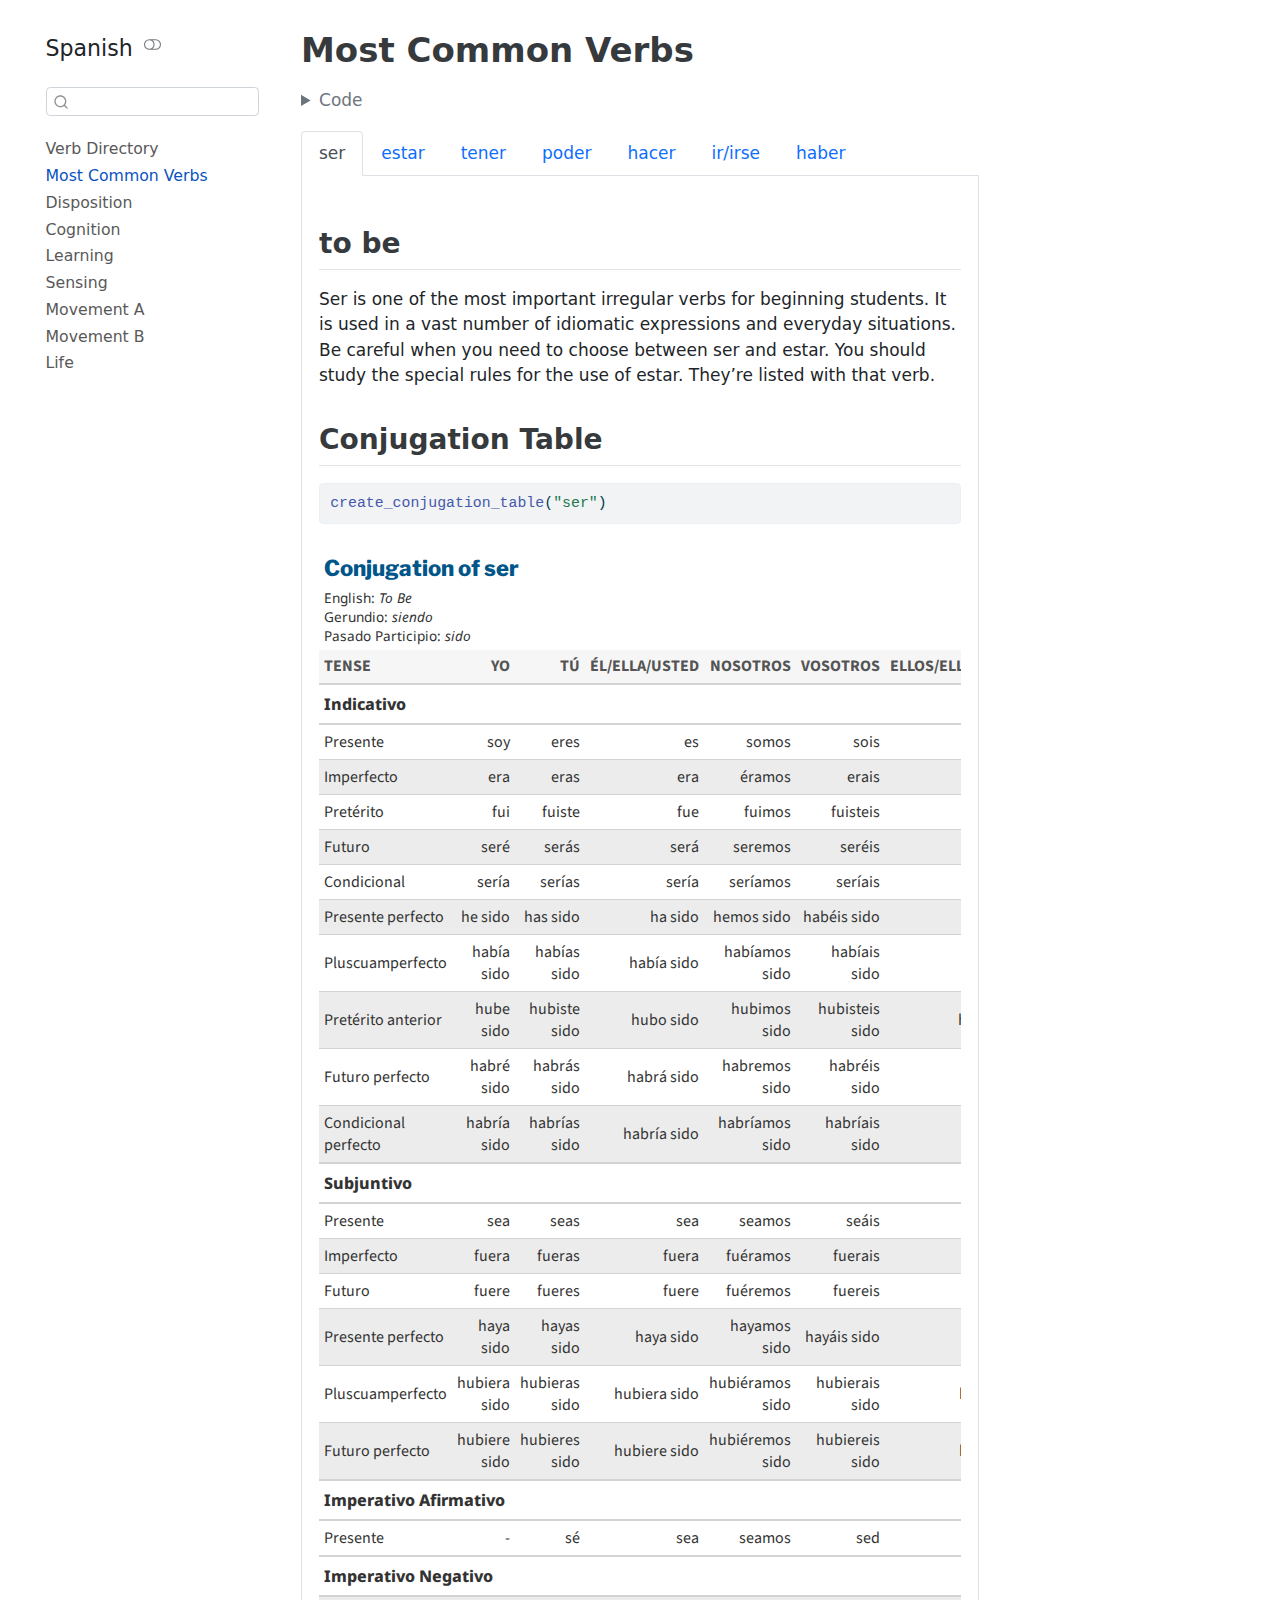
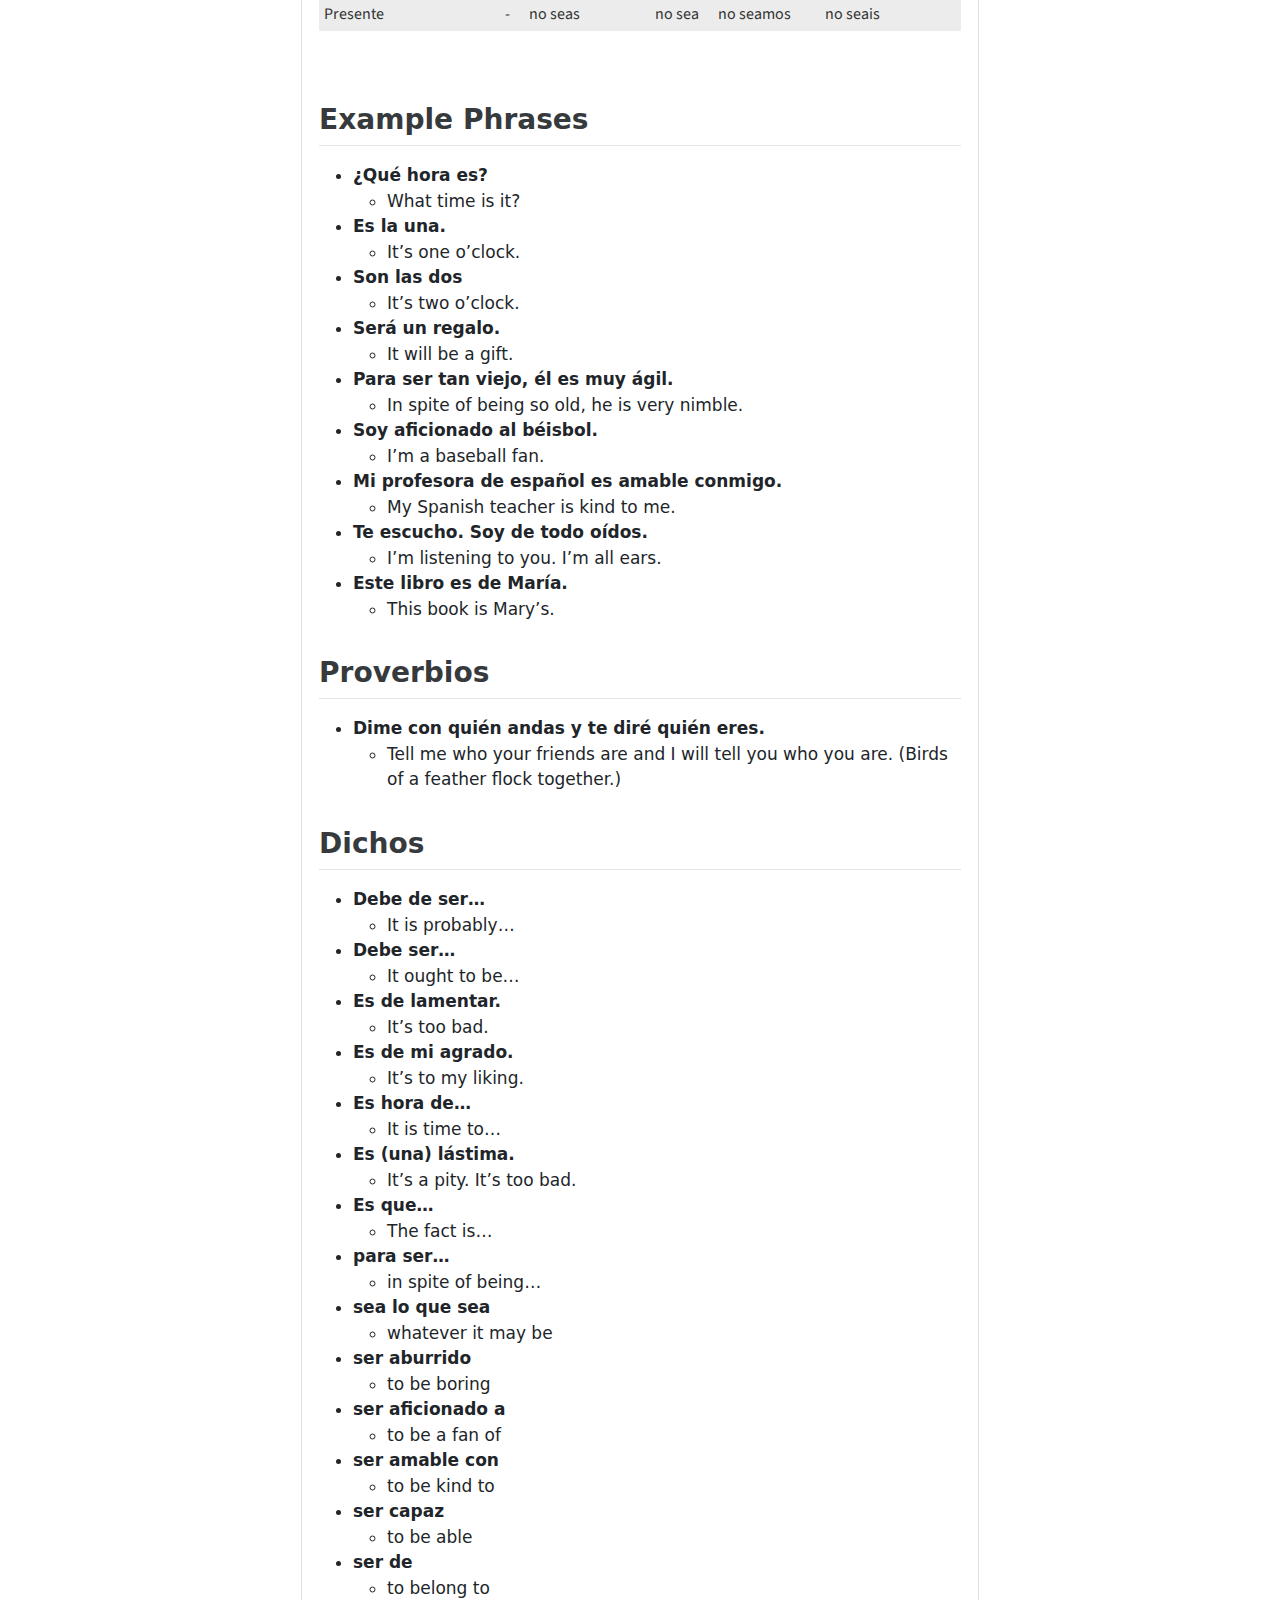
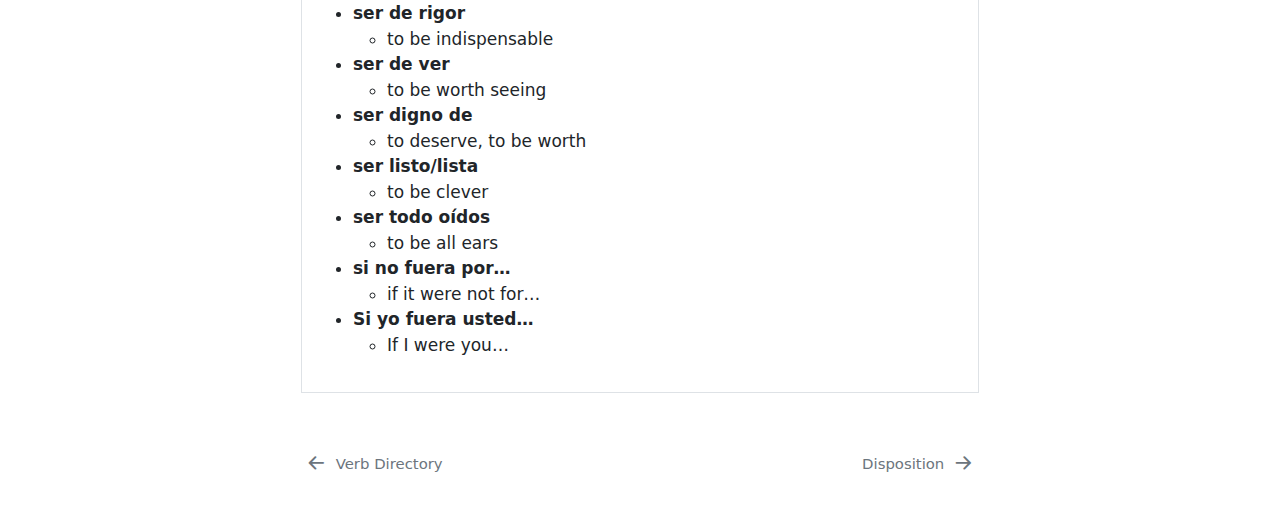
==== commit 1cb3a834: "almost done" ====
--- a/docs/i_l1.html
+++ b/docs/i_l1.html
@@ -378,38 +378,41 @@
 </details>
 </div>
 <div class="tabset-margin-container"></div><div class="panel-tabset">
-<ul class="nav nav-tabs" role="tablist"><li class="nav-item" role="presentation"><a class="nav-link active" id="tabset-1-1-tab" data-bs-toggle="tab" data-bs-target="#tabset-1-1" role="tab" aria-controls="tabset-1-1" aria-selected="true">ser (to be)</a></li><li class="nav-item" role="presentation"><a class="nav-link" id="tabset-1-2-tab" data-bs-toggle="tab" data-bs-target="#tabset-1-2" role="tab" aria-controls="tabset-1-2" aria-selected="false">estar (to be)</a></li><li class="nav-item" role="presentation"><a class="nav-link" id="tabset-1-3-tab" data-bs-toggle="tab" data-bs-target="#tabset-1-3" role="tab" aria-controls="tabset-1-3" aria-selected="false">tener (to have)</a></li><li class="nav-item" role="presentation"><a class="nav-link" id="tabset-1-4-tab" data-bs-toggle="tab" data-bs-target="#tabset-1-4" role="tab" aria-controls="tabset-1-4" aria-selected="false">poder (can, to be able to)</a></li><li class="nav-item" role="presentation"><a class="nav-link" id="tabset-1-5-tab" data-bs-toggle="tab" data-bs-target="#tabset-1-5" role="tab" aria-controls="tabset-1-5" aria-selected="false">hacer (to do, to make)</a></li><li class="nav-item" role="presentation"><a class="nav-link" id="tabset-1-6-tab" data-bs-toggle="tab" data-bs-target="#tabset-1-6" role="tab" aria-controls="tabset-1-6" aria-selected="false">ir/irse (to go)</a></li></ul>
+<ul class="nav nav-tabs" role="tablist"><li class="nav-item" role="presentation"><a class="nav-link active" id="tabset-1-1-tab" data-bs-toggle="tab" data-bs-target="#tabset-1-1" role="tab" aria-controls="tabset-1-1" aria-selected="true">ser</a></li><li class="nav-item" role="presentation"><a class="nav-link" id="tabset-1-2-tab" data-bs-toggle="tab" data-bs-target="#tabset-1-2" role="tab" aria-controls="tabset-1-2" aria-selected="false">estar</a></li><li class="nav-item" role="presentation"><a class="nav-link" id="tabset-1-3-tab" data-bs-toggle="tab" data-bs-target="#tabset-1-3" role="tab" aria-controls="tabset-1-3" aria-selected="false">tener</a></li><li class="nav-item" role="presentation"><a class="nav-link" id="tabset-1-4-tab" data-bs-toggle="tab" data-bs-target="#tabset-1-4" role="tab" aria-controls="tabset-1-4" aria-selected="false">poder</a></li><li class="nav-item" role="presentation"><a class="nav-link" id="tabset-1-5-tab" data-bs-toggle="tab" data-bs-target="#tabset-1-5" role="tab" aria-controls="tabset-1-5" aria-selected="false">hacer</a></li><li class="nav-item" role="presentation"><a class="nav-link" id="tabset-1-6-tab" data-bs-toggle="tab" data-bs-target="#tabset-1-6" role="tab" aria-controls="tabset-1-6" aria-selected="false">ir/irse</a></li><li class="nav-item" role="presentation"><a class="nav-link" id="tabset-1-7-tab" data-bs-toggle="tab" data-bs-target="#tabset-1-7" role="tab" aria-controls="tabset-1-7" aria-selected="false">haber</a></li></ul>
 <div class="tab-content">
 <div id="tabset-1-1" class="tab-pane active" role="tabpanel" aria-labelledby="tabset-1-1-tab">
+<section id="to-be" class="level2">
+<h2 class="anchored" data-anchor-id="to-be">to be</h2>
 <p>Ser is one of the most important irregular verbs for beginning students. It is used in a vast number of idiomatic expressions and everyday situations. Be careful when you need to choose between ser and estar. You should study the special rules for the use of estar. They’re listed with that verb.</p>
+</section>
 <section id="conjugation-table" class="level2">
 <h2 class="anchored" data-anchor-id="conjugation-table">Conjugation Table</h2>
 <div class="cell">
 <div class="sourceCode cell-code" id="cb2"><pre class="sourceCode r code-with-copy"><code class="sourceCode r"><span id="cb2-1"><a href="#cb2-1" aria-hidden="true" tabindex="-1"></a><span class="fu">create_conjugation_table</span>(<span class="st">"ser"</span>)</span></code><button title="Copy to Clipboard" class="code-copy-button"><i class="bi"></i></button></pre></div>
 <div class="cell-output-display">
 
-<div id="baplfdvshw" style="padding-left:0px;padding-right:0px;padding-top:10px;padding-bottom:10px;overflow-x:auto;overflow-y:auto;width:auto;height:auto;">
+<div id="lzvwrhnafv" style="padding-left:0px;padding-right:0px;padding-top:10px;padding-bottom:10px;overflow-x:auto;overflow-y:auto;width:auto;height:auto;">
 <style>@import url("https://fonts.googleapis.com/css2?family=Source+Sans+Pro:ital,wght@0,100;0,200;0,300;0,400;0,500;0,600;0,700;0,800;0,900;1,100;1,200;1,300;1,400;1,500;1,600;1,700;1,800;1,900&display=swap");
 @import url("https://fonts.googleapis.com/css2?family=Libre+Franklin:ital,wght@0,100;0,200;0,300;0,400;0,500;0,600;0,700;0,800;0,900;1,100;1,200;1,300;1,400;1,500;1,600;1,700;1,800;1,900&display=swap");
 @import url("https://fonts.googleapis.com/css2?family=Source+Sans+Pro:ital,wght@0,100;0,200;0,300;0,400;0,500;0,600;0,700;0,800;0,900;1,100;1,200;1,300;1,400;1,500;1,600;1,700;1,800;1,900&display=swap");
 @import url("https://fonts.googleapis.com/css2?family=Noto+Sans:ital,wght@0,100;0,200;0,300;0,400;0,500;0,600;0,700;0,800;0,900;1,100;1,200;1,300;1,400;1,500;1,600;1,700;1,800;1,900&display=swap");
 @import url("https://fonts.googleapis.com/css2?family=Source+Sans+Pro:ital,wght@0,100;0,200;0,300;0,400;0,500;0,600;0,700;0,800;0,900;1,100;1,200;1,300;1,400;1,500;1,600;1,700;1,800;1,900&display=swap");
-#baplfdvshw table {
+#lzvwrhnafv table {
   font-family: 'Noto Sans', 'Source Sans Pro', system-ui, 'Segoe UI', Roboto, Helvetica, Arial, sans-serif, 'Apple Color Emoji', 'Segoe UI Emoji', 'Segoe UI Symbol', 'Noto Color Emoji';
   -webkit-font-smoothing: antialiased;
   -moz-osx-font-smoothing: grayscale;
 }
 
-#baplfdvshw thead, #baplfdvshw tbody, #baplfdvshw tfoot, #baplfdvshw tr, #baplfdvshw td, #baplfdvshw th {
+#lzvwrhnafv thead, #lzvwrhnafv tbody, #lzvwrhnafv tfoot, #lzvwrhnafv tr, #lzvwrhnafv td, #lzvwrhnafv th {
   border-style: none;
 }
 
-#baplfdvshw p {
+#lzvwrhnafv p {
   margin: 0;
   padding: 0;
 }
 
-#baplfdvshw .gt_table {
+#lzvwrhnafv .gt_table {
   display: table;
   border-collapse: collapse;
   line-height: normal;
@@ -435,12 +438,12 @@
   border-left-color: #D3D3D3;
 }
 
-#baplfdvshw .gt_caption {
+#lzvwrhnafv .gt_caption {
   padding-top: 4px;
   padding-bottom: 4px;
 }
 
-#baplfdvshw .gt_title {
+#lzvwrhnafv .gt_title {
   color: #333333;
   font-size: 125%;
   font-weight: initial;
@@ -452,7 +455,7 @@
   border-bottom-width: 0;
 }
 
-#baplfdvshw .gt_subtitle {
+#lzvwrhnafv .gt_subtitle {
   color: #333333;
   font-size: 85%;
   font-weight: initial;
@@ -464,7 +467,7 @@
   border-top-width: 0;
 }
 
-#baplfdvshw .gt_heading {
+#lzvwrhnafv .gt_heading {
   background-color: #FFFFFF;
   text-align: left;
   border-bottom-color: #FFFFFF;
@@ -476,13 +479,13 @@
   border-right-color: #D3D3D3;
 }
 
-#baplfdvshw .gt_bottom_border {
+#lzvwrhnafv .gt_bottom_border {
   border-bottom-style: none;
   border-bottom-width: 2px;
   border-bottom-color: #D3D3D3;
 }
 
-#baplfdvshw .gt_col_headings {
+#lzvwrhnafv .gt_col_headings {
   border-top-style: none;
   border-top-width: 2px;
   border-top-color: #D3D3D3;
@@ -497,7 +500,7 @@
   border-right-color: #D3D3D3;
 }
 
-#baplfdvshw .gt_col_heading {
+#lzvwrhnafv .gt_col_heading {
   color: #333333;
   background-color: #F6F6F6;
   font-size: 100%;
@@ -517,7 +520,7 @@
   overflow-x: hidden;
 }
 
-#baplfdvshw .gt_column_spanner_outer {
+#lzvwrhnafv .gt_column_spanner_outer {
   color: #333333;
   background-color: #F6F6F6;
   font-size: 100%;
@@ -529,15 +532,15 @@
   padding-right: 4px;
 }
 
-#baplfdvshw .gt_column_spanner_outer:first-child {
+#lzvwrhnafv .gt_column_spanner_outer:first-child {
   padding-left: 0;
 }
 
-#baplfdvshw .gt_column_spanner_outer:last-child {
+#lzvwrhnafv .gt_column_spanner_outer:last-child {
   padding-right: 0;
 }
 
-#baplfdvshw .gt_column_spanner {
+#lzvwrhnafv .gt_column_spanner {
   border-bottom-style: none;
   border-bottom-width: 1px;
   border-bottom-color: #334422;
@@ -549,11 +552,11 @@
   width: 100%;
 }
 
-#baplfdvshw .gt_spanner_row {
+#lzvwrhnafv .gt_spanner_row {
   border-bottom-style: hidden;
 }
 
-#baplfdvshw .gt_group_heading {
+#lzvwrhnafv .gt_group_heading {
   padding-top: 8px;
   padding-bottom: 8px;
   padding-left: 5px;
@@ -579,7 +582,7 @@
   text-align: left;
 }
 
-#baplfdvshw .gt_empty_group_heading {
+#lzvwrhnafv .gt_empty_group_heading {
   padding: 0.5px;
   color: #333333;
   background-color: #FFFFFF;
@@ -594,15 +597,15 @@
   vertical-align: middle;
 }
 
-#baplfdvshw .gt_from_md > :first-child {
+#lzvwrhnafv .gt_from_md > :first-child {
   margin-top: 0;
 }
 
-#baplfdvshw .gt_from_md > :last-child {
+#lzvwrhnafv .gt_from_md > :last-child {
   margin-bottom: 0;
 }
 
-#baplfdvshw .gt_row {
+#lzvwrhnafv .gt_row {
   padding-top: 6px;
   padding-bottom: 6px;
   padding-left: 5px;
@@ -621,7 +624,7 @@
   overflow-x: hidden;
 }
 
-#baplfdvshw .gt_stub {
+#lzvwrhnafv .gt_stub {
   color: #333333;
   background-color: #FFFFFF;
   font-size: 100%;
@@ -634,7 +637,7 @@
   padding-right: 5px;
 }
 
-#baplfdvshw .gt_stub_row_group {
+#lzvwrhnafv .gt_stub_row_group {
   color: #333333;
   background-color: #FFFFFF;
   font-size: 100%;
@@ -648,15 +651,15 @@
   vertical-align: top;
 }
 
-#baplfdvshw .gt_row_group_first td {
+#lzvwrhnafv .gt_row_group_first td {
   border-top-width: 2px;
 }
 
-#baplfdvshw .gt_row_group_first th {
+#lzvwrhnafv .gt_row_group_first th {
   border-top-width: 2px;
 }
 
-#baplfdvshw .gt_summary_row {
+#lzvwrhnafv .gt_summary_row {
   color: #333333;
   background-color: #FFFFFF;
   text-transform: inherit;
@@ -666,16 +669,16 @@
   padding-right: 5px;
 }
 
-#baplfdvshw .gt_first_summary_row {
+#lzvwrhnafv .gt_first_summary_row {
   border-top-style: solid;
   border-top-color: #D3D3D3;
 }
 
-#baplfdvshw .gt_first_summary_row.thick {
+#lzvwrhnafv .gt_first_summary_row.thick {
   border-top-width: 2px;
 }
 
-#baplfdvshw .gt_last_summary_row {
+#lzvwrhnafv .gt_last_summary_row {
   padding-top: 8px;
   padding-bottom: 8px;
   padding-left: 5px;
@@ -685,7 +688,7 @@
   border-bottom-color: #D3D3D3;
 }
 
-#baplfdvshw .gt_grand_summary_row {
+#lzvwrhnafv .gt_grand_summary_row {
   color: #333333;
   background-color: #FFFFFF;
   text-transform: inherit;
@@ -695,7 +698,7 @@
   padding-right: 5px;
 }
 
-#baplfdvshw .gt_first_grand_summary_row {
+#lzvwrhnafv .gt_first_grand_summary_row {
   padding-top: 8px;
   padding-bottom: 8px;
   padding-left: 5px;
@@ -705,7 +708,7 @@
   border-top-color: #D3D3D3;
 }
 
-#baplfdvshw .gt_last_grand_summary_row_top {
+#lzvwrhnafv .gt_last_grand_summary_row_top {
   padding-top: 8px;
   padding-bottom: 8px;
   padding-left: 5px;
@@ -715,11 +718,11 @@
   border-bottom-color: #D3D3D3;
 }
 
-#baplfdvshw .gt_striped {
+#lzvwrhnafv .gt_striped {
   background-color: #ECECEC;
 }
 
-#baplfdvshw .gt_table_body {
+#lzvwrhnafv .gt_table_body {
   border-top-style: none;
   border-top-width: 2px;
   border-top-color: #D3D3D3;
@@ -728,7 +731,7 @@
   border-bottom-color: #D3D3D3;
 }
 
-#baplfdvshw .gt_footnotes {
+#lzvwrhnafv .gt_footnotes {
   color: #333333;
   background-color: #FFFFFF;
   border-bottom-style: none;
@@ -742,7 +745,7 @@
   border-right-color: #D3D3D3;
 }
 
-#baplfdvshw .gt_footnote {
+#lzvwrhnafv .gt_footnote {
   margin: 0px;
   font-size: 90%;
   padding-top: 4px;
@@ -751,7 +754,7 @@
   padding-right: 5px;
 }
 
-#baplfdvshw .gt_sourcenotes {
+#lzvwrhnafv .gt_sourcenotes {
   color: #333333;
   background-color: #FFFFFF;
   border-bottom-style: none;
@@ -765,7 +768,7 @@
   border-right-color: #D3D3D3;
 }
 
-#baplfdvshw .gt_sourcenote {
+#lzvwrhnafv .gt_sourcenote {
   font-size: 12px;
   padding-top: 4px;
   padding-bottom: 4px;
@@ -773,63 +776,63 @@
   padding-right: 5px;
 }
 
-#baplfdvshw .gt_left {
+#lzvwrhnafv .gt_left {
   text-align: left;
 }
 
-#baplfdvshw .gt_center {
+#lzvwrhnafv .gt_center {
   text-align: center;
 }
 
-#baplfdvshw .gt_right {
+#lzvwrhnafv .gt_right {
   text-align: right;
   font-variant-numeric: tabular-nums;
 }
 
-#baplfdvshw .gt_font_normal {
+#lzvwrhnafv .gt_font_normal {
   font-weight: normal;
 }
 
-#baplfdvshw .gt_font_bold {
+#lzvwrhnafv .gt_font_bold {
   font-weight: bold;
 }
 
-#baplfdvshw .gt_font_italic {
+#lzvwrhnafv .gt_font_italic {
   font-style: italic;
 }
 
-#baplfdvshw .gt_super {
+#lzvwrhnafv .gt_super {
   font-size: 65%;
 }
 
-#baplfdvshw .gt_footnote_marks {
+#lzvwrhnafv .gt_footnote_marks {
   font-size: 75%;
   vertical-align: 0.4em;
   position: initial;
 }
 
-#baplfdvshw .gt_asterisk {
+#lzvwrhnafv .gt_asterisk {
   font-size: 100%;
   vertical-align: 0;
 }
 
-#baplfdvshw .gt_indent_1 {
+#lzvwrhnafv .gt_indent_1 {
   text-indent: 5px;
 }
 
-#baplfdvshw .gt_indent_2 {
+#lzvwrhnafv .gt_indent_2 {
   text-indent: 10px;
 }
 
-#baplfdvshw .gt_indent_3 {
+#lzvwrhnafv .gt_indent_3 {
   text-indent: 15px;
 }
 
-#baplfdvshw .gt_indent_4 {
+#lzvwrhnafv .gt_indent_4 {
   text-indent: 20px;
 }
 
-#baplfdvshw .gt_indent_5 {
+#lzvwrhnafv .gt_indent_5 {
   text-indent: 25px;
 }
 </style>
@@ -1141,35 +1144,38 @@
 </section>
 </div>
 <div id="tabset-1-2" class="tab-pane" role="tabpanel" aria-labelledby="tabset-1-2-tab">
+<section id="to-be-1" class="level2">
+<h2 class="anchored" data-anchor-id="to-be-1">to be</h2>
 <p>Estar is one of the most important verbs for a beginning student to learn. In addition to the countless expressions that use estar, there is a distinction that you must make between estar and ser, which also means to be.</p>
+</section>
 <section id="conjugation-table-1" class="level2">
 <h2 class="anchored" data-anchor-id="conjugation-table-1">Conjugation Table</h2>
 <div class="cell">
 <div class="sourceCode cell-code" id="cb3"><pre class="sourceCode r code-with-copy"><code class="sourceCode r"><span id="cb3-1"><a href="#cb3-1" aria-hidden="true" tabindex="-1"></a><span class="fu">create_conjugation_table</span>(<span class="st">"estar"</span>)</span></code><button title="Copy to Clipboard" class="code-copy-button"><i class="bi"></i></button></pre></div>
 <div class="cell-output-display">
 
-<div id="boxsvqtahx" style="padding-left:0px;padding-right:0px;padding-top:10px;padding-bottom:10px;overflow-x:auto;overflow-y:auto;width:auto;height:auto;">
+<div id="uffnxkvoqm" style="padding-left:0px;padding-right:0px;padding-top:10px;padding-bottom:10px;overflow-x:auto;overflow-y:auto;width:auto;height:auto;">
 <style>@import url("https://fonts.googleapis.com/css2?family=Source+Sans+Pro:ital,wght@0,100;0,200;0,300;0,400;0,500;0,600;0,700;0,800;0,900;1,100;1,200;1,300;1,400;1,500;1,600;1,700;1,800;1,900&display=swap");
 @import url("https://fonts.googleapis.com/css2?family=Libre+Franklin:ital,wght@0,100;0,200;0,300;0,400;0,500;0,600;0,700;0,800;0,900;1,100;1,200;1,300;1,400;1,500;1,600;1,700;1,800;1,900&display=swap");
 @import url("https://fonts.googleapis.com/css2?family=Source+Sans+Pro:ital,wght@0,100;0,200;0,300;0,400;0,500;0,600;0,700;0,800;0,900;1,100;1,200;1,300;1,400;1,500;1,600;1,700;1,800;1,900&display=swap");
 @import url("https://fonts.googleapis.com/css2?family=Noto+Sans:ital,wght@0,100;0,200;0,300;0,400;0,500;0,600;0,700;0,800;0,900;1,100;1,200;1,300;1,400;1,500;1,600;1,700;1,800;1,900&display=swap");
 @import url("https://fonts.googleapis.com/css2?family=Source+Sans+Pro:ital,wght@0,100;0,200;0,300;0,400;0,500;0,600;0,700;0,800;0,900;1,100;1,200;1,300;1,400;1,500;1,600;1,700;1,800;1,900&display=swap");
-#boxsvqtahx table {
+#uffnxkvoqm table {
   font-family: 'Noto Sans', 'Source Sans Pro', system-ui, 'Segoe UI', Roboto, Helvetica, Arial, sans-serif, 'Apple Color Emoji', 'Segoe UI Emoji', 'Segoe UI Symbol', 'Noto Color Emoji';
   -webkit-font-smoothing: antialiased;
   -moz-osx-font-smoothing: grayscale;
 }
 
-#boxsvqtahx thead, #boxsvqtahx tbody, #boxsvqtahx tfoot, #boxsvqtahx tr, #boxsvqtahx td, #boxsvqtahx th {
+#uffnxkvoqm thead, #uffnxkvoqm tbody, #uffnxkvoqm tfoot, #uffnxkvoqm tr, #uffnxkvoqm td, #uffnxkvoqm th {
   border-style: none;
 }
 
-#boxsvqtahx p {
+#uffnxkvoqm p {
   margin: 0;
   padding: 0;
 }
 
-#boxsvqtahx .gt_table {
+#uffnxkvoqm .gt_table {
   display: table;
   border-collapse: collapse;
   line-height: normal;
@@ -1195,12 +1201,12 @@
   border-left-color: #D3D3D3;
 }
 
-#boxsvqtahx .gt_caption {
+#uffnxkvoqm .gt_caption {
   padding-top: 4px;
   padding-bottom: 4px;
 }
 
-#boxsvqtahx .gt_title {
+#uffnxkvoqm .gt_title {
   color: #333333;
   font-size: 125%;
   font-weight: initial;
@@ -1212,7 +1218,7 @@
   border-bottom-width: 0;
 }
 
-#boxsvqtahx .gt_subtitle {
+#uffnxkvoqm .gt_subtitle {
   color: #333333;
   font-size: 85%;
   font-weight: initial;
@@ -1224,7 +1230,7 @@
   border-top-width: 0;
 }
 
-#boxsvqtahx .gt_heading {
+#uffnxkvoqm .gt_heading {
   background-color: #FFFFFF;
   text-align: left;
   border-bottom-color: #FFFFFF;
@@ -1236,13 +1242,13 @@
   border-right-color: #D3D3D3;
 }
 
-#boxsvqtahx .gt_bottom_border {
+#uffnxkvoqm .gt_bottom_border {
   border-bottom-style: none;
   border-bottom-width: 2px;
   border-bottom-color: #D3D3D3;
 }
 
-#boxsvqtahx .gt_col_headings {
+#uffnxkvoqm .gt_col_headings {
   border-top-style: none;
   border-top-width: 2px;
   border-top-color: #D3D3D3;
@@ -1257,7 +1263,7 @@
   border-right-color: #D3D3D3;
 }
 
-#boxsvqtahx .gt_col_heading {
+#uffnxkvoqm .gt_col_heading {
   color: #333333;
   background-color: #F6F6F6;
   font-size: 100%;
@@ -1277,7 +1283,7 @@
   overflow-x: hidden;
 }
 
-#boxsvqtahx .gt_column_spanner_outer {
+#uffnxkvoqm .gt_column_spanner_outer {
   color: #333333;
   background-color: #F6F6F6;
   font-size: 100%;
@@ -1289,15 +1295,15 @@
   padding-right: 4px;
 }
 
-#boxsvqtahx .gt_column_spanner_outer:first-child {
+#uffnxkvoqm .gt_column_spanner_outer:first-child {
   padding-left: 0;
 }
 
-#boxsvqtahx .gt_column_spanner_outer:last-child {
+#uffnxkvoqm .gt_column_spanner_outer:last-child {
   padding-right: 0;
 }
 
-#boxsvqtahx .gt_column_spanner {
+#uffnxkvoqm .gt_column_spanner {
   border-bottom-style: none;
   border-bottom-width: 1px;
   border-bottom-color: #334422;
@@ -1309,11 +1315,11 @@
   width: 100%;
 }
 
-#boxsvqtahx .gt_spanner_row {
+#uffnxkvoqm .gt_spanner_row {
   border-bottom-style: hidden;
 }
 
-#boxsvqtahx .gt_group_heading {
+#uffnxkvoqm .gt_group_heading {
   padding-top: 8px;
   padding-bottom: 8px;
   padding-left: 5px;
@@ -1339,7 +1345,7 @@
   text-align: left;
 }
 
-#boxsvqtahx .gt_empty_group_heading {
+#uffnxkvoqm .gt_empty_group_heading {
   padding: 0.5px;
   color: #333333;
   background-color: #FFFFFF;
@@ -1354,15 +1360,15 @@
   vertical-align: middle;
 }
 
-#boxsvqtahx .gt_from_md > :first-child {
+#uffnxkvoqm .gt_from_md > :first-child {
   margin-top: 0;
 }
 
-#boxsvqtahx .gt_from_md > :last-child {
+#uffnxkvoqm .gt_from_md > :last-child {
   margin-bottom: 0;
 }
 
-#boxsvqtahx .gt_row {
+#uffnxkvoqm .gt_row {
   padding-top: 6px;
   padding-bottom: 6px;
   padding-left: 5px;
@@ -1381,7 +1387,7 @@
   overflow-x: hidden;
 }
 
-#boxsvqtahx .gt_stub {
+#uffnxkvoqm .gt_stub {
   color: #333333;
   background-color: #FFFFFF;
   font-size: 100%;
@@ -1394,7 +1400,7 @@
   padding-right: 5px;
 }
 
-#boxsvqtahx .gt_stub_row_group {
+#uffnxkvoqm .gt_stub_row_group {
   color: #333333;
   background-color: #FFFFFF;
   font-size: 100%;
@@ -1408,15 +1414,15 @@
   vertical-align: top;
 }
 
-#boxsvqtahx .gt_row_group_first td {
+#uffnxkvoqm .gt_row_group_first td {
   border-top-width: 2px;
 }
 
-#boxsvqtahx .gt_row_group_first th {
+#uffnxkvoqm .gt_row_group_first th {
   border-top-width: 2px;
 }
 
-#boxsvqtahx .gt_summary_row {
+#uffnxkvoqm .gt_summary_row {
   color: #333333;
   background-color: #FFFFFF;
   text-transform: inherit;
@@ -1426,16 +1432,16 @@
   padding-right: 5px;
 }
 
-#boxsvqtahx .gt_first_summary_row {
+#uffnxkvoqm .gt_first_summary_row {
   border-top-style: solid;
   border-top-color: #D3D3D3;
 }
 
-#boxsvqtahx .gt_first_summary_row.thick {
+#uffnxkvoqm .gt_first_summary_row.thick {
   border-top-width: 2px;
 }
 
-#boxsvqtahx .gt_last_summary_row {
+#uffnxkvoqm .gt_last_summary_row {
   padding-top: 8px;
   padding-bottom: 8px;
   padding-left: 5px;
@@ -1445,7 +1451,7 @@
   border-bottom-color: #D3D3D3;
 }
 
-#boxsvqtahx .gt_grand_summary_row {
+#uffnxkvoqm .gt_grand_summary_row {
   color: #333333;
   background-color: #FFFFFF;
   text-transform: inherit;
@@ -1455,7 +1461,7 @@
   padding-right: 5px;
 }
 
-#boxsvqtahx .gt_first_grand_summary_row {
+#uffnxkvoqm .gt_first_grand_summary_row {
   padding-top: 8px;
   padding-bottom: 8px;
   padding-left: 5px;
@@ -1465,7 +1471,7 @@
   border-top-color: #D3D3D3;
 }
 
-#boxsvqtahx .gt_last_grand_summary_row_top {
+#uffnxkvoqm .gt_last_grand_summary_row_top {
   padding-top: 8px;
   padding-bottom: 8px;
   padding-left: 5px;
@@ -1475,11 +1481,11 @@
   border-bottom-color: #D3D3D3;
 }
 
-#boxsvqtahx .gt_striped {
+#uffnxkvoqm .gt_striped {
   background-color: #ECECEC;
 }
 
-#boxsvqtahx .gt_table_body {
+#uffnxkvoqm .gt_table_body {
   border-top-style: none;
   border-top-width: 2px;
   border-top-color: #D3D3D3;
@@ -1488,7 +1494,7 @@
   border-bottom-color: #D3D3D3;
 }
 
-#boxsvqtahx .gt_footnotes {
+#uffnxkvoqm .gt_footnotes {
   color: #333333;
   background-color: #FFFFFF;
   border-bottom-style: none;
@@ -1502,7 +1508,7 @@
   border-right-color: #D3D3D3;
 }
 
-#boxsvqtahx .gt_footnote {
+#uffnxkvoqm .gt_footnote {
   margin: 0px;
   font-size: 90%;
   padding-top: 4px;
@@ -1511,7 +1517,7 @@
   padding-right: 5px;
 }
 
-#boxsvqtahx .gt_sourcenotes {
+#uffnxkvoqm .gt_sourcenotes {
   color: #333333;
   background-color: #FFFFFF;
   border-bottom-style: none;
@@ -1525,7 +1531,7 @@
   border-right-color: #D3D3D3;
 }
 
-#boxsvqtahx .gt_sourcenote {
+#uffnxkvoqm .gt_sourcenote {
   font-size: 12px;
   padding-top: 4px;
   padding-bottom: 4px;
@@ -1533,63 +1539,63 @@
   padding-right: 5px;
 }
 
-#boxsvqtahx .gt_left {
+#uffnxkvoqm .gt_left {
   text-align: left;
 }
 
-#boxsvqtahx .gt_center {
+#uffnxkvoqm .gt_center {
   text-align: center;
 }
 
-#boxsvqtahx .gt_right {
+#uffnxkvoqm .gt_right {
   text-align: right;
   font-variant-numeric: tabular-nums;
 }
 
-#boxsvqtahx .gt_font_normal {
+#uffnxkvoqm .gt_font_normal {
   font-weight: normal;
 }
 
-#boxsvqtahx .gt_font_bold {
+#uffnxkvoqm .gt_font_bold {
   font-weight: bold;
 }
 
-#boxsvqtahx .gt_font_italic {
+#uffnxkvoqm .gt_font_italic {
   font-style: italic;
 }
 
-#boxsvqtahx .gt_super {
+#uffnxkvoqm .gt_super {
   font-size: 65%;
 }
 
-#boxsvqtahx .gt_footnote_marks {
+#uffnxkvoqm .gt_footnote_marks {
   font-size: 75%;
   vertical-align: 0.4em;
   position: initial;
 }
 
-#boxsvqtahx .gt_asterisk {
+#uffnxkvoqm .gt_asterisk {
   font-size: 100%;
   vertical-align: 0;
 }
 
-#boxsvqtahx .gt_indent_1 {
+#uffnxkvoqm .gt_indent_1 {
   text-indent: 5px;
 }
 
-#boxsvqtahx .gt_indent_2 {
+#uffnxkvoqm .gt_indent_2 {
   text-indent: 10px;
 }
 
-#boxsvqtahx .gt_indent_3 {
+#uffnxkvoqm .gt_indent_3 {
   text-indent: 15px;
 }
 
-#boxsvqtahx .gt_indent_4 {
+#uffnxkvoqm .gt_indent_4 {
   text-indent: 20px;
 }
 
-#boxsvqtahx .gt_indent_5 {
+#uffnxkvoqm .gt_indent_5 {
   text-indent: 25px;
 }
 </style>
@@ -1917,35 +1923,38 @@
 </section>
 </div>
 <div id="tabset-1-3" class="tab-pane" role="tabpanel" aria-labelledby="tabset-1-3-tab">
+<section id="to-have" class="level2">
+<h2 class="anchored" data-anchor-id="to-have">to have</h2>
 <p>Tener is one of the most important irregular verbs for beginning students. It is used in a great number of idiomatic expressions and everyday situations. Pay special attention to the stem changes!</p>
+</section>
 <section id="conjugation-table-2" class="level2">
 <h2 class="anchored" data-anchor-id="conjugation-table-2">Conjugation Table</h2>
 <div class="cell">
 <div class="sourceCode cell-code" id="cb4"><pre class="sourceCode r code-with-copy"><code class="sourceCode r"><span id="cb4-1"><a href="#cb4-1" aria-hidden="true" tabindex="-1"></a><span class="fu">create_conjugation_table</span>(<span class="st">"tener"</span>)</span></code><button title="Copy to Clipboard" class="code-copy-button"><i class="bi"></i></button></pre></div>
 <div class="cell-output-display">
 
-<div id="zyyqqscrev" style="padding-left:0px;padding-right:0px;padding-top:10px;padding-bottom:10px;overflow-x:auto;overflow-y:auto;width:auto;height:auto;">
+<div id="eiwdzutptj" style="padding-left:0px;padding-right:0px;padding-top:10px;padding-bottom:10px;overflow-x:auto;overflow-y:auto;width:auto;height:auto;">
 <style>@import url("https://fonts.googleapis.com/css2?family=Source+Sans+Pro:ital,wght@0,100;0,200;0,300;0,400;0,500;0,600;0,700;0,800;0,900;1,100;1,200;1,300;1,400;1,500;1,600;1,700;1,800;1,900&display=swap");
 @import url("https://fonts.googleapis.com/css2?family=Libre+Franklin:ital,wght@0,100;0,200;0,300;0,400;0,500;0,600;0,700;0,800;0,900;1,100;1,200;1,300;1,400;1,500;1,600;1,700;1,800;1,900&display=swap");
 @import url("https://fonts.googleapis.com/css2?family=Source+Sans+Pro:ital,wght@0,100;0,200;0,300;0,400;0,500;0,600;0,700;0,800;0,900;1,100;1,200;1,300;1,400;1,500;1,600;1,700;1,800;1,900&display=swap");
 @import url("https://fonts.googleapis.com/css2?family=Noto+Sans:ital,wght@0,100;0,200;0,300;0,400;0,500;0,600;0,700;0,800;0,900;1,100;1,200;1,300;1,400;1,500;1,600;1,700;1,800;1,900&display=swap");
 @import url("https://fonts.googleapis.com/css2?family=Source+Sans+Pro:ital,wght@0,100;0,200;0,300;0,400;0,500;0,600;0,700;0,800;0,900;1,100;1,200;1,300;1,400;1,500;1,600;1,700;1,800;1,900&display=swap");
-#zyyqqscrev table {
+#eiwdzutptj table {
   font-family: 'Noto Sans', 'Source Sans Pro', system-ui, 'Segoe UI', Roboto, Helvetica, Arial, sans-serif, 'Apple Color Emoji', 'Segoe UI Emoji', 'Segoe UI Symbol', 'Noto Color Emoji';
   -webkit-font-smoothing: antialiased;
   -moz-osx-font-smoothing: grayscale;
 }
 
-#zyyqqscrev thead, #zyyqqscrev tbody, #zyyqqscrev tfoot, #zyyqqscrev tr, #zyyqqscrev td, #zyyqqscrev th {
+#eiwdzutptj thead, #eiwdzutptj tbody, #eiwdzutptj tfoot, #eiwdzutptj tr, #eiwdzutptj td, #eiwdzutptj th {
   border-style: none;
 }
 
-#zyyqqscrev p {
+#eiwdzutptj p {
   margin: 0;
   padding: 0;
 }
 
-#zyyqqscrev .gt_table {
+#eiwdzutptj .gt_table {
   display: table;
   border-collapse: collapse;
   line-height: normal;
@@ -1971,12 +1980,12 @@
   border-left-color: #D3D3D3;
 }
 
-#zyyqqscrev .gt_caption {
+#eiwdzutptj .gt_caption {
   padding-top: 4px;
   padding-bottom: 4px;
 }
 
-#zyyqqscrev .gt_title {
+#eiwdzutptj .gt_title {
   color: #333333;
   font-size: 125%;
   font-weight: initial;
@@ -1988,7 +1997,7 @@
   border-bottom-width: 0;
 }
 
-#zyyqqscrev .gt_subtitle {
+#eiwdzutptj .gt_subtitle {
   color: #333333;
   font-size: 85%;
   font-weight: initial;
@@ -2000,7 +2009,7 @@
   border-top-width: 0;
 }
 
-#zyyqqscrev .gt_heading {
+#eiwdzutptj .gt_heading {
   background-color: #FFFFFF;
   text-align: left;
   border-bottom-color: #FFFFFF;
@@ -2012,13 +2021,13 @@
   border-right-color: #D3D3D3;
 }
 
-#zyyqqscrev .gt_bottom_border {
+#eiwdzutptj .gt_bottom_border {
   border-bottom-style: none;
   border-bottom-width: 2px;
   border-bottom-color: #D3D3D3;
 }
 
-#zyyqqscrev .gt_col_headings {
+#eiwdzutptj .gt_col_headings {
   border-top-style: none;
   border-top-width: 2px;
   border-top-color: #D3D3D3;
@@ -2033,7 +2042,7 @@
   border-right-color: #D3D3D3;
 }
 
-#zyyqqscrev .gt_col_heading {
+#eiwdzutptj .gt_col_heading {
   color: #333333;
   background-color: #F6F6F6;
   font-size: 100%;
@@ -2053,7 +2062,7 @@
   overflow-x: hidden;
 }
 
-#zyyqqscrev .gt_column_spanner_outer {
+#eiwdzutptj .gt_column_spanner_outer {
   color: #333333;
   background-color: #F6F6F6;
   font-size: 100%;
@@ -2065,15 +2074,15 @@
   padding-right: 4px;
 }
 
-#zyyqqscrev .gt_column_spanner_outer:first-child {
+#eiwdzutptj .gt_column_spanner_outer:first-child {
   padding-left: 0;
 }
 
-#zyyqqscrev .gt_column_spanner_outer:last-child {
+#eiwdzutptj .gt_column_spanner_outer:last-child {
   padding-right: 0;
 }
 
-#zyyqqscrev .gt_column_spanner {
+#eiwdzutptj .gt_column_spanner {
   border-bottom-style: none;
   border-bottom-width: 1px;
   border-bottom-color: #334422;
@@ -2085,11 +2094,11 @@
   width: 100%;
 }
 
-#zyyqqscrev .gt_spanner_row {
+#eiwdzutptj .gt_spanner_row {
   border-bottom-style: hidden;
 }
 
-#zyyqqscrev .gt_group_heading {
+#eiwdzutptj .gt_group_heading {
   padding-top: 8px;
   padding-bottom: 8px;
   padding-left: 5px;
@@ -2115,7 +2124,7 @@
   text-align: left;
 }
 
-#zyyqqscrev .gt_empty_group_heading {
+#eiwdzutptj .gt_empty_group_heading {
   padding: 0.5px;
   color: #333333;
   background-color: #FFFFFF;
@@ -2130,15 +2139,15 @@
   vertical-align: middle;
 }
 
-#zyyqqscrev .gt_from_md > :first-child {
+#eiwdzutptj .gt_from_md > :first-child {
   margin-top: 0;
 }
 
-#zyyqqscrev .gt_from_md > :last-child {
+#eiwdzutptj .gt_from_md > :last-child {
   margin-bottom: 0;
 }
 
-#zyyqqscrev .gt_row {
+#eiwdzutptj .gt_row {
   padding-top: 6px;
   padding-bottom: 6px;
   padding-left: 5px;
@@ -2157,7 +2166,7 @@
   overflow-x: hidden;
 }
 
-#zyyqqscrev .gt_stub {
+#eiwdzutptj .gt_stub {
   color: #333333;
   background-color: #FFFFFF;
   font-size: 100%;
@@ -2170,7 +2179,7 @@
   padding-right: 5px;
 }
 
-#zyyqqscrev .gt_stub_row_group {
+#eiwdzutptj .gt_stub_row_group {
   color: #333333;
   background-color: #FFFFFF;
   font-size: 100%;
@@ -2184,15 +2193,15 @@
   vertical-align: top;
 }
 
-#zyyqqscrev .gt_row_group_first td {
+#eiwdzutptj .gt_row_group_first td {
   border-top-width: 2px;
 }
 
-#zyyqqscrev .gt_row_group_first th {
+#eiwdzutptj .gt_row_group_first th {
   border-top-width: 2px;
 }
 
-#zyyqqscrev .gt_summary_row {
+#eiwdzutptj .gt_summary_row {
   color: #333333;
   background-color: #FFFFFF;
   text-transform: inherit;
@@ -2202,16 +2211,16 @@
   padding-right: 5px;
 }
 
-#zyyqqscrev .gt_first_summary_row {
+#eiwdzutptj .gt_first_summary_row {
   border-top-style: solid;
   border-top-color: #D3D3D3;
 }
 
-#zyyqqscrev .gt_first_summary_row.thick {
+#eiwdzutptj .gt_first_summary_row.thick {
   border-top-width: 2px;
 }
 
-#zyyqqscrev .gt_last_summary_row {
+#eiwdzutptj .gt_last_summary_row {
   padding-top: 8px;
   padding-bottom: 8px;
   padding-left: 5px;
@@ -2221,7 +2230,7 @@
   border-bottom-color: #D3D3D3;
 }
 
-#zyyqqscrev .gt_grand_summary_row {
+#eiwdzutptj .gt_grand_summary_row {
   color: #333333;
   background-color: #FFFFFF;
   text-transform: inherit;
@@ -2231,7 +2240,7 @@
   padding-right: 5px;
 }
 
-#zyyqqscrev .gt_first_grand_summary_row {
+#eiwdzutptj .gt_first_grand_summary_row {
   padding-top: 8px;
   padding-bottom: 8px;
   padding-left: 5px;
@@ -2241,7 +2250,7 @@
   border-top-color: #D3D3D3;
 }
 
-#zyyqqscrev .gt_last_grand_summary_row_top {
+#eiwdzutptj .gt_last_grand_summary_row_top {
   padding-top: 8px;
   padding-bottom: 8px;
   padding-left: 5px;
@@ -2251,11 +2260,11 @@
   border-bottom-color: #D3D3D3;
 }
 
-#zyyqqscrev .gt_striped {
+#eiwdzutptj .gt_striped {
   background-color: #ECECEC;
 }
 
-#zyyqqscrev .gt_table_body {
+#eiwdzutptj .gt_table_body {
   border-top-style: none;
   border-top-width: 2px;
   border-top-color: #D3D3D3;
@@ -2264,7 +2273,7 @@
   border-bottom-color: #D3D3D3;
 }
 
-#zyyqqscrev .gt_footnotes {
+#eiwdzutptj .gt_footnotes {
   color: #333333;
   background-color: #FFFFFF;
   border-bottom-style: none;
@@ -2278,7 +2287,7 @@
   border-right-color: #D3D3D3;
 }
 
-#zyyqqscrev .gt_footnote {
+#eiwdzutptj .gt_footnote {
   margin: 0px;
   font-size: 90%;
   padding-top: 4px;
@@ -2287,7 +2296,7 @@
   padding-right: 5px;
 }
 
-#zyyqqscrev .gt_sourcenotes {
+#eiwdzutptj .gt_sourcenotes {
   color: #333333;
   background-color: #FFFFFF;
   border-bottom-style: none;
@@ -2301,7 +2310,7 @@
   border-right-color: #D3D3D3;
 }
 
-#zyyqqscrev .gt_sourcenote {
+#eiwdzutptj .gt_sourcenote {
   font-size: 12px;
   padding-top: 4px;
   padding-bottom: 4px;
@@ -2309,63 +2318,63 @@
   padding-right: 5px;
 }
 
-#zyyqqscrev .gt_left {
+#eiwdzutptj .gt_left {
   text-align: left;
 }
 
-#zyyqqscrev .gt_center {
+#eiwdzutptj .gt_center {
   text-align: center;
 }
 
-#zyyqqscrev .gt_right {
+#eiwdzutptj .gt_right {
   text-align: right;
   font-variant-numeric: tabular-nums;
 }
 
-#zyyqqscrev .gt_font_normal {
+#eiwdzutptj .gt_font_normal {
   font-weight: normal;
 }
 
-#zyyqqscrev .gt_font_bold {
+#eiwdzutptj .gt_font_bold {
   font-weight: bold;
 }
 
-#zyyqqscrev .gt_font_italic {
+#eiwdzutptj .gt_font_italic {
   font-style: italic;
 }
 
-#zyyqqscrev .gt_super {
+#eiwdzutptj .gt_super {
   font-size: 65%;
 }
 
-#zyyqqscrev .gt_footnote_marks {
+#eiwdzutptj .gt_footnote_marks {
   font-size: 75%;
   vertical-align: 0.4em;
   position: initial;
 }
 
-#zyyqqscrev .gt_asterisk {
+#eiwdzutptj .gt_asterisk {
   font-size: 100%;
   vertical-align: 0;
 }
 
-#zyyqqscrev .gt_indent_1 {
+#eiwdzutptj .gt_indent_1 {
   text-indent: 5px;
 }
 
-#zyyqqscrev .gt_indent_2 {
+#eiwdzutptj .gt_indent_2 {
   text-indent: 10px;
 }
 
-#zyyqqscrev .gt_indent_3 {
+#eiwdzutptj .gt_indent_3 {
   text-indent: 15px;
 }
 
-#zyyqqscrev .gt_indent_4 {
+#eiwdzutptj .gt_indent_4 {
   text-indent: 20px;
 }
 
-#zyyqqscrev .gt_indent_5 {
+#eiwdzutptj .gt_indent_5 {
   text-indent: 25px;
 }
 </style>
@@ -2761,6 +2770,8 @@
 </section>
 </div>
 <div id="tabset-1-4" class="tab-pane" role="tabpanel" aria-labelledby="tabset-1-4-tab">
+<section id="can-to-be-able-to" class="level2">
+<h2 class="anchored" data-anchor-id="can-to-be-able-to">can, to be able to</h2>
 <p>Poder is a very useful verb for a beginning student. You can use it in a vast number of idiomatic expressions and everyday situations.</p>
 <p><strong>Poder means can in the sense of ability:</strong></p>
 <ul>
@@ -2776,34 +2787,35 @@
 <li>After a few minutes, John succeeded in opening the door.</li>
 </ul></li>
 </ul>
+</section>
 <section id="conjugation-table-3" class="level2">
 <h2 class="anchored" data-anchor-id="conjugation-table-3">Conjugation Table</h2>
 <div class="cell">
 <div class="sourceCode cell-code" id="cb5"><pre class="sourceCode r code-with-copy"><code class="sourceCode r"><span id="cb5-1"><a href="#cb5-1" aria-hidden="true" tabindex="-1"></a><span class="fu">create_conjugation_table</span>(<span class="st">"poder"</span>)</span></code><button title="Copy to Clipboard" class="code-copy-button"><i class="bi"></i></button></pre></div>
 <div class="cell-output-display">
 
-<div id="gfgueyxgiu" style="padding-left:0px;padding-right:0px;padding-top:10px;padding-bottom:10px;overflow-x:auto;overflow-y:auto;width:auto;height:auto;">
+<div id="fvaawhwpkq" style="padding-left:0px;padding-right:0px;padding-top:10px;padding-bottom:10px;overflow-x:auto;overflow-y:auto;width:auto;height:auto;">
 <style>@import url("https://fonts.googleapis.com/css2?family=Source+Sans+Pro:ital,wght@0,100;0,200;0,300;0,400;0,500;0,600;0,700;0,800;0,900;1,100;1,200;1,300;1,400;1,500;1,600;1,700;1,800;1,900&display=swap");
 @import url("https://fonts.googleapis.com/css2?family=Libre+Franklin:ital,wght@0,100;0,200;0,300;0,400;0,500;0,600;0,700;0,800;0,900;1,100;1,200;1,300;1,400;1,500;1,600;1,700;1,800;1,900&display=swap");
 @import url("https://fonts.googleapis.com/css2?family=Source+Sans+Pro:ital,wght@0,100;0,200;0,300;0,400;0,500;0,600;0,700;0,800;0,900;1,100;1,200;1,300;1,400;1,500;1,600;1,700;1,800;1,900&display=swap");
 @import url("https://fonts.googleapis.com/css2?family=Noto+Sans:ital,wght@0,100;0,200;0,300;0,400;0,500;0,600;0,700;0,800;0,900;1,100;1,200;1,300;1,400;1,500;1,600;1,700;1,800;1,900&display=swap");
 @import url("https://fonts.googleapis.com/css2?family=Source+Sans+Pro:ital,wght@0,100;0,200;0,300;0,400;0,500;0,600;0,700;0,800;0,900;1,100;1,200;1,300;1,400;1,500;1,600;1,700;1,800;1,900&display=swap");
-#gfgueyxgiu table {
+#fvaawhwpkq table {
   font-family: 'Noto Sans', 'Source Sans Pro', system-ui, 'Segoe UI', Roboto, Helvetica, Arial, sans-serif, 'Apple Color Emoji', 'Segoe UI Emoji', 'Segoe UI Symbol', 'Noto Color Emoji';
   -webkit-font-smoothing: antialiased;
   -moz-osx-font-smoothing: grayscale;
 }
 
-#gfgueyxgiu thead, #gfgueyxgiu tbody, #gfgueyxgiu tfoot, #gfgueyxgiu tr, #gfgueyxgiu td, #gfgueyxgiu th {
+#fvaawhwpkq thead, #fvaawhwpkq tbody, #fvaawhwpkq tfoot, #fvaawhwpkq tr, #fvaawhwpkq td, #fvaawhwpkq th {
   border-style: none;
 }
 
-#gfgueyxgiu p {
+#fvaawhwpkq p {
   margin: 0;
   padding: 0;
 }
 
-#gfgueyxgiu .gt_table {
+#fvaawhwpkq .gt_table {
   display: table;
   border-collapse: collapse;
   line-height: normal;
@@ -2829,12 +2841,12 @@
   border-left-color: #D3D3D3;
 }
 
-#gfgueyxgiu .gt_caption {
+#fvaawhwpkq .gt_caption {
   padding-top: 4px;
   padding-bottom: 4px;
 }
 
-#gfgueyxgiu .gt_title {
+#fvaawhwpkq .gt_title {
   color: #333333;
   font-size: 125%;
   font-weight: initial;
@@ -2846,7 +2858,7 @@
   border-bottom-width: 0;
 }
 
-#gfgueyxgiu .gt_subtitle {
+#fvaawhwpkq .gt_subtitle {
   color: #333333;
   font-size: 85%;
   font-weight: initial;
@@ -2858,7 +2870,7 @@
   border-top-width: 0;
 }
 
-#gfgueyxgiu .gt_heading {
+#fvaawhwpkq .gt_heading {
   background-color: #FFFFFF;
   text-align: left;
   border-bottom-color: #FFFFFF;
@@ -2870,13 +2882,13 @@
   border-right-color: #D3D3D3;
 }
 
-#gfgueyxgiu .gt_bottom_border {
+#fvaawhwpkq .gt_bottom_border {
   border-bottom-style: none;
   border-bottom-width: 2px;
   border-bottom-color: #D3D3D3;
 }
 
-#gfgueyxgiu .gt_col_headings {
+#fvaawhwpkq .gt_col_headings {
   border-top-style: none;
   border-top-width: 2px;
   border-top-color: #D3D3D3;
@@ -2891,7 +2903,7 @@
   border-right-color: #D3D3D3;
 }
 
-#gfgueyxgiu .gt_col_heading {
+#fvaawhwpkq .gt_col_heading {
   color: #333333;
   background-color: #F6F6F6;
   font-size: 100%;
@@ -2911,7 +2923,7 @@
   overflow-x: hidden;
 }
 
-#gfgueyxgiu .gt_column_spanner_outer {
+#fvaawhwpkq .gt_column_spanner_outer {
   color: #333333;
   background-color: #F6F6F6;
   font-size: 100%;
@@ -2923,15 +2935,15 @@
   padding-right: 4px;
 }
 
-#gfgueyxgiu .gt_column_spanner_outer:first-child {
+#fvaawhwpkq .gt_column_spanner_outer:first-child {
   padding-left: 0;
 }
 
-#gfgueyxgiu .gt_column_spanner_outer:last-child {
+#fvaawhwpkq .gt_column_spanner_outer:last-child {
   padding-right: 0;
 }
 
-#gfgueyxgiu .gt_column_spanner {
+#fvaawhwpkq .gt_column_spanner {
   border-bottom-style: none;
   border-bottom-width: 1px;
   border-bottom-color: #334422;
@@ -2943,11 +2955,11 @@
   width: 100%;
 }
 
-#gfgueyxgiu .gt_spanner_row {
+#fvaawhwpkq .gt_spanner_row {
   border-bottom-style: hidden;
 }
 
-#gfgueyxgiu .gt_group_heading {
+#fvaawhwpkq .gt_group_heading {
   padding-top: 8px;
   padding-bottom: 8px;
   padding-left: 5px;
@@ -2973,7 +2985,7 @@
   text-align: left;
 }
 
-#gfgueyxgiu .gt_empty_group_heading {
+#fvaawhwpkq .gt_empty_group_heading {
   padding: 0.5px;
   color: #333333;
   background-color: #FFFFFF;
@@ -2988,15 +3000,15 @@
   vertical-align: middle;
 }
 
-#gfgueyxgiu .gt_from_md > :first-child {
+#fvaawhwpkq .gt_from_md > :first-child {
   margin-top: 0;
 }
 
-#gfgueyxgiu .gt_from_md > :last-child {
+#fvaawhwpkq .gt_from_md > :last-child {
   margin-bottom: 0;
 }
 
-#gfgueyxgiu .gt_row {
+#fvaawhwpkq .gt_row {
   padding-top: 6px;
   padding-bottom: 6px;
   padding-left: 5px;
@@ -3015,7 +3027,7 @@
   overflow-x: hidden;
 }
 
-#gfgueyxgiu .gt_stub {
+#fvaawhwpkq .gt_stub {
   color: #333333;
   background-color: #FFFFFF;
   font-size: 100%;
@@ -3028,7 +3040,7 @@
   padding-right: 5px;
 }
 
-#gfgueyxgiu .gt_stub_row_group {
+#fvaawhwpkq .gt_stub_row_group {
   color: #333333;
   background-color: #FFFFFF;
   font-size: 100%;
@@ -3042,15 +3054,15 @@
   vertical-align: top;
 }
 
-#gfgueyxgiu .gt_row_group_first td {
+#fvaawhwpkq .gt_row_group_first td {
   border-top-width: 2px;
 }
 
-#gfgueyxgiu .gt_row_group_first th {
+#fvaawhwpkq .gt_row_group_first th {
   border-top-width: 2px;
 }
 
-#gfgueyxgiu .gt_summary_row {
+#fvaawhwpkq .gt_summary_row {
   color: #333333;
   background-color: #FFFFFF;
   text-transform: inherit;
@@ -3060,16 +3072,16 @@
   padding-right: 5px;
 }
 
-#gfgueyxgiu .gt_first_summary_row {
+#fvaawhwpkq .gt_first_summary_row {
   border-top-style: solid;
   border-top-color: #D3D3D3;
 }
 
-#gfgueyxgiu .gt_first_summary_row.thick {
+#fvaawhwpkq .gt_first_summary_row.thick {
   border-top-width: 2px;
 }
 
-#gfgueyxgiu .gt_last_summary_row {
+#fvaawhwpkq .gt_last_summary_row {
   padding-top: 8px;
   padding-bottom: 8px;
   padding-left: 5px;
@@ -3079,7 +3091,7 @@
   border-bottom-color: #D3D3D3;
 }
 
-#gfgueyxgiu .gt_grand_summary_row {
+#fvaawhwpkq .gt_grand_summary_row {
   color: #333333;
   background-color: #FFFFFF;
   text-transform: inherit;
@@ -3089,7 +3101,7 @@
   padding-right: 5px;
 }
 
-#gfgueyxgiu .gt_first_grand_summary_row {
+#fvaawhwpkq .gt_first_grand_summary_row {
   padding-top: 8px;
   padding-bottom: 8px;
   padding-left: 5px;
@@ -3099,7 +3111,7 @@
   border-top-color: #D3D3D3;
 }
 
-#gfgueyxgiu .gt_last_grand_summary_row_top {
+#fvaawhwpkq .gt_last_grand_summary_row_top {
   padding-top: 8px;
   padding-bottom: 8px;
   padding-left: 5px;
@@ -3109,11 +3121,11 @@
   border-bottom-color: #D3D3D3;
 }
 
-#gfgueyxgiu .gt_striped {
+#fvaawhwpkq .gt_striped {
   background-color: #ECECEC;
 }
 
-#gfgueyxgiu .gt_table_body {
+#fvaawhwpkq .gt_table_body {
   border-top-style: none;
   border-top-width: 2px;
   border-top-color: #D3D3D3;
@@ -3122,7 +3134,7 @@
   border-bottom-color: #D3D3D3;
 }
 
-#gfgueyxgiu .gt_footnotes {
+#fvaawhwpkq .gt_footnotes {
   color: #333333;
   background-color: #FFFFFF;
   border-bottom-style: none;
@@ -3136,7 +3148,7 @@
   border-right-color: #D3D3D3;
 }
 
-#gfgueyxgiu .gt_footnote {
+#fvaawhwpkq .gt_footnote {
   margin: 0px;
   font-size: 90%;
   padding-top: 4px;
@@ -3145,7 +3157,7 @@
   padding-right: 5px;
 }
 
-#gfgueyxgiu .gt_sourcenotes {
+#fvaawhwpkq .gt_sourcenotes {
   color: #333333;
   background-color: #FFFFFF;
   border-bottom-style: none;
@@ -3159,7 +3171,7 @@
   border-right-color: #D3D3D3;
 }
 
-#gfgueyxgiu .gt_sourcenote {
+#fvaawhwpkq .gt_sourcenote {
   font-size: 12px;
   padding-top: 4px;
   padding-bottom: 4px;
@@ -3167,63 +3179,63 @@
   padding-right: 5px;
 }
 
-#gfgueyxgiu .gt_left {
+#fvaawhwpkq .gt_left {
   text-align: left;
 }
 
-#gfgueyxgiu .gt_center {
+#fvaawhwpkq .gt_center {
   text-align: center;
 }
 
-#gfgueyxgiu .gt_right {
+#fvaawhwpkq .gt_right {
   text-align: right;
   font-variant-numeric: tabular-nums;
 }
 
-#gfgueyxgiu .gt_font_normal {
+#fvaawhwpkq .gt_font_normal {
   font-weight: normal;
 }
 
-#gfgueyxgiu .gt_font_bold {
+#fvaawhwpkq .gt_font_bold {
   font-weight: bold;
 }
 
-#gfgueyxgiu .gt_font_italic {
+#fvaawhwpkq .gt_font_italic {
   font-style: italic;
 }
 
-#gfgueyxgiu .gt_super {
+#fvaawhwpkq .gt_super {
   font-size: 65%;
 }
 
-#gfgueyxgiu .gt_footnote_marks {
+#fvaawhwpkq .gt_footnote_marks {
   font-size: 75%;
   vertical-align: 0.4em;
   position: initial;
 }
 
-#gfgueyxgiu .gt_asterisk {
+#fvaawhwpkq .gt_asterisk {
   font-size: 100%;
   vertical-align: 0;
 }
 
-#gfgueyxgiu .gt_indent_1 {
+#fvaawhwpkq .gt_indent_1 {
   text-indent: 5px;
 }
 
-#gfgueyxgiu .gt_indent_2 {
+#fvaawhwpkq .gt_indent_2 {
   text-indent: 10px;
 }
 
-#gfgueyxgiu .gt_indent_3 {
+#fvaawhwpkq .gt_indent_3 {
   text-indent: 15px;
 }
 
-#gfgueyxgiu .gt_indent_4 {
+#fvaawhwpkq .gt_indent_4 {
   text-indent: 20px;
 }
 
-#gfgueyxgiu .gt_indent_5 {
+#fvaawhwpkq .gt_indent_5 {
   text-indent: 25px;
 }
 </style>
@@ -3491,35 +3503,38 @@
 </section>
 </div>
 <div id="tabset-1-5" class="tab-pane" role="tabpanel" aria-labelledby="tabset-1-5-tab">
+<section id="to-do-to-make" class="level2">
+<h2 class="anchored" data-anchor-id="to-do-to-make">to do, to make</h2>
 <p>Hacer is an essential irregular verb for beginning students of Spanish. It is used in many everyday situations and idiomatic expressions. Hacer is especially important for weather expressions</p>
+</section>
 <section id="conjugation-table-4" class="level2">
 <h2 class="anchored" data-anchor-id="conjugation-table-4">Conjugation Table</h2>
 <div class="cell">
 <div class="sourceCode cell-code" id="cb6"><pre class="sourceCode r code-with-copy"><code class="sourceCode r"><span id="cb6-1"><a href="#cb6-1" aria-hidden="true" tabindex="-1"></a><span class="fu">create_conjugation_table</span>(<span class="st">"hacer"</span>)</span></code><button title="Copy to Clipboard" class="code-copy-button"><i class="bi"></i></button></pre></div>
 <div class="cell-output-display">
 
-<div id="xpbihiknwt" style="padding-left:0px;padding-right:0px;padding-top:10px;padding-bottom:10px;overflow-x:auto;overflow-y:auto;width:auto;height:auto;">
+<div id="qpiyvuqvbj" style="padding-left:0px;padding-right:0px;padding-top:10px;padding-bottom:10px;overflow-x:auto;overflow-y:auto;width:auto;height:auto;">
 <style>@import url("https://fonts.googleapis.com/css2?family=Source+Sans+Pro:ital,wght@0,100;0,200;0,300;0,400;0,500;0,600;0,700;0,800;0,900;1,100;1,200;1,300;1,400;1,500;1,600;1,700;1,800;1,900&display=swap");
 @import url("https://fonts.googleapis.com/css2?family=Libre+Franklin:ital,wght@0,100;0,200;0,300;0,400;0,500;0,600;0,700;0,800;0,900;1,100;1,200;1,300;1,400;1,500;1,600;1,700;1,800;1,900&display=swap");
 @import url("https://fonts.googleapis.com/css2?family=Source+Sans+Pro:ital,wght@0,100;0,200;0,300;0,400;0,500;0,600;0,700;0,800;0,900;1,100;1,200;1,300;1,400;1,500;1,600;1,700;1,800;1,900&display=swap");
 @import url("https://fonts.googleapis.com/css2?family=Noto+Sans:ital,wght@0,100;0,200;0,300;0,400;0,500;0,600;0,700;0,800;0,900;1,100;1,200;1,300;1,400;1,500;1,600;1,700;1,800;1,900&display=swap");
 @import url("https://fonts.googleapis.com/css2?family=Source+Sans+Pro:ital,wght@0,100;0,200;0,300;0,400;0,500;0,600;0,700;0,800;0,900;1,100;1,200;1,300;1,400;1,500;1,600;1,700;1,800;1,900&display=swap");
-#xpbihiknwt table {
+#qpiyvuqvbj table {
   font-family: 'Noto Sans', 'Source Sans Pro', system-ui, 'Segoe UI', Roboto, Helvetica, Arial, sans-serif, 'Apple Color Emoji', 'Segoe UI Emoji', 'Segoe UI Symbol', 'Noto Color Emoji';
   -webkit-font-smoothing: antialiased;
   -moz-osx-font-smoothing: grayscale;
 }
 
-#xpbihiknwt thead, #xpbihiknwt tbody, #xpbihiknwt tfoot, #xpbihiknwt tr, #xpbihiknwt td, #xpbihiknwt th {
+#qpiyvuqvbj thead, #qpiyvuqvbj tbody, #qpiyvuqvbj tfoot, #qpiyvuqvbj tr, #qpiyvuqvbj td, #qpiyvuqvbj th {
   border-style: none;
 }
 
-#xpbihiknwt p {
+#qpiyvuqvbj p {
   margin: 0;
   padding: 0;
 }
 
-#xpbihiknwt .gt_table {
+#qpiyvuqvbj .gt_table {
   display: table;
   border-collapse: collapse;
   line-height: normal;
@@ -3545,12 +3560,12 @@
   border-left-color: #D3D3D3;
 }
 
-#xpbihiknwt .gt_caption {
+#qpiyvuqvbj .gt_caption {
   padding-top: 4px;
   padding-bottom: 4px;
 }
 
-#xpbihiknwt .gt_title {
+#qpiyvuqvbj .gt_title {
   color: #333333;
   font-size: 125%;
   font-weight: initial;
@@ -3562,7 +3577,7 @@
   border-bottom-width: 0;
 }
 
-#xpbihiknwt .gt_subtitle {
+#qpiyvuqvbj .gt_subtitle {
   color: #333333;
   font-size: 85%;
   font-weight: initial;
@@ -3574,7 +3589,7 @@
   border-top-width: 0;
 }
 
-#xpbihiknwt .gt_heading {
+#qpiyvuqvbj .gt_heading {
   background-color: #FFFFFF;
   text-align: left;
   border-bottom-color: #FFFFFF;
@@ -3586,13 +3601,13 @@
   border-right-color: #D3D3D3;
 }
 
-#xpbihiknwt .gt_bottom_border {
+#qpiyvuqvbj .gt_bottom_border {
   border-bottom-style: none;
   border-bottom-width: 2px;
   border-bottom-color: #D3D3D3;
 }
 
-#xpbihiknwt .gt_col_headings {
+#qpiyvuqvbj .gt_col_headings {
   border-top-style: none;
   border-top-width: 2px;
   border-top-color: #D3D3D3;
@@ -3607,7 +3622,7 @@
   border-right-color: #D3D3D3;
 }
 
-#xpbihiknwt .gt_col_heading {
+#qpiyvuqvbj .gt_col_heading {
   color: #333333;
   background-color: #F6F6F6;
   font-size: 100%;
@@ -3627,7 +3642,7 @@
   overflow-x: hidden;
 }
 
-#xpbihiknwt .gt_column_spanner_outer {
+#qpiyvuqvbj .gt_column_spanner_outer {
   color: #333333;
   background-color: #F6F6F6;
   font-size: 100%;
@@ -3639,15 +3654,15 @@
   padding-right: 4px;
 }
 
-#xpbihiknwt .gt_column_spanner_outer:first-child {
+#qpiyvuqvbj .gt_column_spanner_outer:first-child {
   padding-left: 0;
 }
 
-#xpbihiknwt .gt_column_spanner_outer:last-child {
+#qpiyvuqvbj .gt_column_spanner_outer:last-child {
   padding-right: 0;
 }
 
-#xpbihiknwt .gt_column_spanner {
+#qpiyvuqvbj .gt_column_spanner {
   border-bottom-style: none;
   border-bottom-width: 1px;
   border-bottom-color: #334422;
@@ -3659,11 +3674,11 @@
   width: 100%;
 }
 
-#xpbihiknwt .gt_spanner_row {
+#qpiyvuqvbj .gt_spanner_row {
   border-bottom-style: hidden;
 }
 
-#xpbihiknwt .gt_group_heading {
+#qpiyvuqvbj .gt_group_heading {
   padding-top: 8px;
   padding-bottom: 8px;
   padding-left: 5px;
@@ -3689,7 +3704,7 @@
   text-align: left;
 }
 
-#xpbihiknwt .gt_empty_group_heading {
+#qpiyvuqvbj .gt_empty_group_heading {
   padding: 0.5px;
   color: #333333;
   background-color: #FFFFFF;
@@ -3704,15 +3719,15 @@
   vertical-align: middle;
 }
 
-#xpbihiknwt .gt_from_md > :first-child {
+#qpiyvuqvbj .gt_from_md > :first-child {
   margin-top: 0;
 }
 
-#xpbihiknwt .gt_from_md > :last-child {
+#qpiyvuqvbj .gt_from_md > :last-child {
   margin-bottom: 0;
 }
 
-#xpbihiknwt .gt_row {
+#qpiyvuqvbj .gt_row {
   padding-top: 6px;
   padding-bottom: 6px;
   padding-left: 5px;
@@ -3731,7 +3746,7 @@
   overflow-x: hidden;
 }
 
-#xpbihiknwt .gt_stub {
+#qpiyvuqvbj .gt_stub {
   color: #333333;
   background-color: #FFFFFF;
   font-size: 100%;
@@ -3744,7 +3759,7 @@
   padding-right: 5px;
 }
 
-#xpbihiknwt .gt_stub_row_group {
+#qpiyvuqvbj .gt_stub_row_group {
   color: #333333;
   background-color: #FFFFFF;
   font-size: 100%;
@@ -3758,15 +3773,15 @@
   vertical-align: top;
 }
 
-#xpbihiknwt .gt_row_group_first td {
+#qpiyvuqvbj .gt_row_group_first td {
   border-top-width: 2px;
 }
 
-#xpbihiknwt .gt_row_group_first th {
+#qpiyvuqvbj .gt_row_group_first th {
   border-top-width: 2px;
 }
 
-#xpbihiknwt .gt_summary_row {
+#qpiyvuqvbj .gt_summary_row {
   color: #333333;
   background-color: #FFFFFF;
   text-transform: inherit;
@@ -3776,16 +3791,16 @@
   padding-right: 5px;
 }
 
-#xpbihiknwt .gt_first_summary_row {
+#qpiyvuqvbj .gt_first_summary_row {
   border-top-style: solid;
   border-top-color: #D3D3D3;
 }
 
-#xpbihiknwt .gt_first_summary_row.thick {
+#qpiyvuqvbj .gt_first_summary_row.thick {
   border-top-width: 2px;
 }
 
-#xpbihiknwt .gt_last_summary_row {
+#qpiyvuqvbj .gt_last_summary_row {
   padding-top: 8px;
   padding-bottom: 8px;
   padding-left: 5px;
@@ -3795,7 +3810,7 @@
   border-bottom-color: #D3D3D3;
 }
 
-#xpbihiknwt .gt_grand_summary_row {
+#qpiyvuqvbj .gt_grand_summary_row {
   color: #333333;
   background-color: #FFFFFF;
   text-transform: inherit;
@@ -3805,7 +3820,7 @@
   padding-right: 5px;
 }
 
-#xpbihiknwt .gt_first_grand_summary_row {
+#qpiyvuqvbj .gt_first_grand_summary_row {
   padding-top: 8px;
   padding-bottom: 8px;
   padding-left: 5px;
@@ -3815,7 +3830,7 @@
   border-top-color: #D3D3D3;
 }
 
-#xpbihiknwt .gt_last_grand_summary_row_top {
+#qpiyvuqvbj .gt_last_grand_summary_row_top {
   padding-top: 8px;
   padding-bottom: 8px;
   padding-left: 5px;
@@ -3825,11 +3840,11 @@
   border-bottom-color: #D3D3D3;
 }
 
-#xpbihiknwt .gt_striped {
+#qpiyvuqvbj .gt_striped {
   background-color: #ECECEC;
 }
 
-#xpbihiknwt .gt_table_body {
+#qpiyvuqvbj .gt_table_body {
   border-top-style: none;
   border-top-width: 2px;
   border-top-color: #D3D3D3;
@@ -3838,7 +3853,7 @@
   border-bottom-color: #D3D3D3;
 }
 
-#xpbihiknwt .gt_footnotes {
+#qpiyvuqvbj .gt_footnotes {
   color: #333333;
   background-color: #FFFFFF;
   border-bottom-style: none;
@@ -3852,7 +3867,7 @@
   border-right-color: #D3D3D3;
 }
 
-#xpbihiknwt .gt_footnote {
+#qpiyvuqvbj .gt_footnote {
   margin: 0px;
   font-size: 90%;
   padding-top: 4px;
@@ -3861,7 +3876,7 @@
   padding-right: 5px;
 }
 
-#xpbihiknwt .gt_sourcenotes {
+#qpiyvuqvbj .gt_sourcenotes {
   color: #333333;
   background-color: #FFFFFF;
   border-bottom-style: none;
@@ -3875,7 +3890,7 @@
   border-right-color: #D3D3D3;
 }
 
-#xpbihiknwt .gt_sourcenote {
+#qpiyvuqvbj .gt_sourcenote {
   font-size: 12px;
   padding-top: 4px;
   padding-bottom: 4px;
@@ -3883,63 +3898,63 @@
   padding-right: 5px;
 }
 
-#xpbihiknwt .gt_left {
+#qpiyvuqvbj .gt_left {
   text-align: left;
 }
 
-#xpbihiknwt .gt_center {
+#qpiyvuqvbj .gt_center {
   text-align: center;
 }
 
-#xpbihiknwt .gt_right {
+#qpiyvuqvbj .gt_right {
   text-align: right;
   font-variant-numeric: tabular-nums;
 }
 
-#xpbihiknwt .gt_font_normal {
+#qpiyvuqvbj .gt_font_normal {
   font-weight: normal;
 }
 
-#xpbihiknwt .gt_font_bold {
+#qpiyvuqvbj .gt_font_bold {
   font-weight: bold;
 }
 
-#xpbihiknwt .gt_font_italic {
+#qpiyvuqvbj .gt_font_italic {
   font-style: italic;
 }
 
-#xpbihiknwt .gt_super {
+#qpiyvuqvbj .gt_super {
   font-size: 65%;
 }
 
-#xpbihiknwt .gt_footnote_marks {
+#qpiyvuqvbj .gt_footnote_marks {
   font-size: 75%;
   vertical-align: 0.4em;
   position: initial;
 }
 
-#xpbihiknwt .gt_asterisk {
+#qpiyvuqvbj .gt_asterisk {
   font-size: 100%;
   vertical-align: 0;
 }
 
-#xpbihiknwt .gt_indent_1 {
+#qpiyvuqvbj .gt_indent_1 {
   text-indent: 5px;
 }
 
-#xpbihiknwt .gt_indent_2 {
+#qpiyvuqvbj .gt_indent_2 {
   text-indent: 10px;
 }
 
-#xpbihiknwt .gt_indent_3 {
+#qpiyvuqvbj .gt_indent_3 {
   text-indent: 15px;
 }
 
-#xpbihiknwt .gt_indent_4 {
+#qpiyvuqvbj .gt_indent_4 {
   text-indent: 20px;
 }
 
-#xpbihiknwt .gt_indent_5 {
+#qpiyvuqvbj .gt_indent_5 {
   text-indent: 25px;
 }
 </style>
@@ -4344,6 +4359,8 @@
 </section>
 </div>
 <div id="tabset-1-6" class="tab-pane" role="tabpanel" aria-labelledby="tabset-1-6-tab">
+<section id="to-go" class="level2">
+<h2 class="anchored" data-anchor-id="to-go">to go</h2>
 <p>Ir and irse are a very important pair of verbs for a beginning student. In the following examples, note the difference in meaning between ir and the creflexive form irse.</p>
 <p><strong>Use ir when you simply mean to go:</strong></p>
 <ul>
@@ -4359,34 +4376,35 @@
 <li>My parents left for (went away to) the country to visit my grandparents.</li>
 </ul></li>
 </ul>
+</section>
 <section id="conjugation-table-5" class="level2">
 <h2 class="anchored" data-anchor-id="conjugation-table-5">Conjugation Table</h2>
 <div class="cell">
 <div class="sourceCode cell-code" id="cb7"><pre class="sourceCode r code-with-copy"><code class="sourceCode r"><span id="cb7-1"><a href="#cb7-1" aria-hidden="true" tabindex="-1"></a><span class="fu">create_conjugation_table</span>(<span class="st">"ir"</span>)</span></code><button title="Copy to Clipboard" class="code-copy-button"><i class="bi"></i></button></pre></div>
 <div class="cell-output-display">
 
-<div id="unwjbhphbr" style="padding-left:0px;padding-right:0px;padding-top:10px;padding-bottom:10px;overflow-x:auto;overflow-y:auto;width:auto;height:auto;">
+<div id="irfzyufrog" style="padding-left:0px;padding-right:0px;padding-top:10px;padding-bottom:10px;overflow-x:auto;overflow-y:auto;width:auto;height:auto;">
 <style>@import url("https://fonts.googleapis.com/css2?family=Source+Sans+Pro:ital,wght@0,100;0,200;0,300;0,400;0,500;0,600;0,700;0,800;0,900;1,100;1,200;1,300;1,400;1,500;1,600;1,700;1,800;1,900&display=swap");
 @import url("https://fonts.googleapis.com/css2?family=Libre+Franklin:ital,wght@0,100;0,200;0,300;0,400;0,500;0,600;0,700;0,800;0,900;1,100;1,200;1,300;1,400;1,500;1,600;1,700;1,800;1,900&display=swap");
 @import url("https://fonts.googleapis.com/css2?family=Source+Sans+Pro:ital,wght@0,100;0,200;0,300;0,400;0,500;0,600;0,700;0,800;0,900;1,100;1,200;1,300;1,400;1,500;1,600;1,700;1,800;1,900&display=swap");
 @import url("https://fonts.googleapis.com/css2?family=Noto+Sans:ital,wght@0,100;0,200;0,300;0,400;0,500;0,600;0,700;0,800;0,900;1,100;1,200;1,300;1,400;1,500;1,600;1,700;1,800;1,900&display=swap");
 @import url("https://fonts.googleapis.com/css2?family=Source+Sans+Pro:ital,wght@0,100;0,200;0,300;0,400;0,500;0,600;0,700;0,800;0,900;1,100;1,200;1,300;1,400;1,500;1,600;1,700;1,800;1,900&display=swap");
-#unwjbhphbr table {
+#irfzyufrog table {
   font-family: 'Noto Sans', 'Source Sans Pro', system-ui, 'Segoe UI', Roboto, Helvetica, Arial, sans-serif, 'Apple Color Emoji', 'Segoe UI Emoji', 'Segoe UI Symbol', 'Noto Color Emoji';
   -webkit-font-smoothing: antialiased;
   -moz-osx-font-smoothing: grayscale;
 }
 
-#unwjbhphbr thead, #unwjbhphbr tbody, #unwjbhphbr tfoot, #unwjbhphbr tr, #unwjbhphbr td, #unwjbhphbr th {
+#irfzyufrog thead, #irfzyufrog tbody, #irfzyufrog tfoot, #irfzyufrog tr, #irfzyufrog td, #irfzyufrog th {
   border-style: none;
 }
 
-#unwjbhphbr p {
+#irfzyufrog p {
   margin: 0;
   padding: 0;
 }
 
-#unwjbhphbr .gt_table {
+#irfzyufrog .gt_table {
   display: table;
   border-collapse: collapse;
   line-height: normal;
@@ -4412,12 +4430,12 @@
   border-left-color: #D3D3D3;
 }
 
-#unwjbhphbr .gt_caption {
+#irfzyufrog .gt_caption {
   padding-top: 4px;
   padding-bottom: 4px;
 }
 
-#unwjbhphbr .gt_title {
+#irfzyufrog .gt_title {
   color: #333333;
   font-size: 125%;
   font-weight: initial;
@@ -4429,7 +4447,7 @@
   border-bottom-width: 0;
 }
 
-#unwjbhphbr .gt_subtitle {
+#irfzyufrog .gt_subtitle {
   color: #333333;
   font-size: 85%;
   font-weight: initial;
@@ -4441,7 +4459,7 @@
   border-top-width: 0;
 }
 
-#unwjbhphbr .gt_heading {
+#irfzyufrog .gt_heading {
   background-color: #FFFFFF;
   text-align: left;
   border-bottom-color: #FFFFFF;
@@ -4453,13 +4471,13 @@
   border-right-color: #D3D3D3;
 }
 
-#unwjbhphbr .gt_bottom_border {
+#irfzyufrog .gt_bottom_border {
   border-bottom-style: none;
   border-bottom-width: 2px;
   border-bottom-color: #D3D3D3;
 }
 
-#unwjbhphbr .gt_col_headings {
+#irfzyufrog .gt_col_headings {
   border-top-style: none;
   border-top-width: 2px;
   border-top-color: #D3D3D3;
@@ -4474,7 +4492,7 @@
   border-right-color: #D3D3D3;
 }
 
-#unwjbhphbr .gt_col_heading {
+#irfzyufrog .gt_col_heading {
   color: #333333;
   background-color: #F6F6F6;
   font-size: 100%;
@@ -4494,7 +4512,7 @@
   overflow-x: hidden;
 }
 
-#unwjbhphbr .gt_column_spanner_outer {
+#irfzyufrog .gt_column_spanner_outer {
   color: #333333;
   background-color: #F6F6F6;
   font-size: 100%;
@@ -4506,15 +4524,15 @@
   padding-right: 4px;
 }
 
-#unwjbhphbr .gt_column_spanner_outer:first-child {
+#irfzyufrog .gt_column_spanner_outer:first-child {
   padding-left: 0;
 }
 
-#unwjbhphbr .gt_column_spanner_outer:last-child {
+#irfzyufrog .gt_column_spanner_outer:last-child {
   padding-right: 0;
 }
 
-#unwjbhphbr .gt_column_spanner {
+#irfzyufrog .gt_column_spanner {
   border-bottom-style: none;
   border-bottom-width: 1px;
   border-bottom-color: #334422;
@@ -4526,11 +4544,11 @@
   width: 100%;
 }
 
-#unwjbhphbr .gt_spanner_row {
+#irfzyufrog .gt_spanner_row {
   border-bottom-style: hidden;
 }
 
-#unwjbhphbr .gt_group_heading {
+#irfzyufrog .gt_group_heading {
   padding-top: 8px;
   padding-bottom: 8px;
   padding-left: 5px;
@@ -4556,7 +4574,7 @@
   text-align: left;
 }
 
-#unwjbhphbr .gt_empty_group_heading {
+#irfzyufrog .gt_empty_group_heading {
   padding: 0.5px;
   color: #333333;
   background-color: #FFFFFF;
@@ -4571,15 +4589,15 @@
   vertical-align: middle;
 }
 
-#unwjbhphbr .gt_from_md > :first-child {
+#irfzyufrog .gt_from_md > :first-child {
   margin-top: 0;
 }
 
-#unwjbhphbr .gt_from_md > :last-child {
+#irfzyufrog .gt_from_md > :last-child {
   margin-bottom: 0;
 }
 
-#unwjbhphbr .gt_row {
+#irfzyufrog .gt_row {
   padding-top: 6px;
   padding-bottom: 6px;
   padding-left: 5px;
@@ -4598,7 +4616,7 @@
   overflow-x: hidden;
 }
 
-#unwjbhphbr .gt_stub {
+#irfzyufrog .gt_stub {
   color: #333333;
   background-color: #FFFFFF;
   font-size: 100%;
@@ -4611,7 +4629,7 @@
   padding-right: 5px;
 }
 
-#unwjbhphbr .gt_stub_row_group {
+#irfzyufrog .gt_stub_row_group {
   color: #333333;
   background-color: #FFFFFF;
   font-size: 100%;
@@ -4625,15 +4643,15 @@
   vertical-align: top;
 }
 
-#unwjbhphbr .gt_row_group_first td {
+#irfzyufrog .gt_row_group_first td {
   border-top-width: 2px;
 }
 
-#unwjbhphbr .gt_row_group_first th {
+#irfzyufrog .gt_row_group_first th {
   border-top-width: 2px;
 }
 
-#unwjbhphbr .gt_summary_row {
+#irfzyufrog .gt_summary_row {
   color: #333333;
   background-color: #FFFFFF;
   text-transform: inherit;
@@ -4643,16 +4661,16 @@
   padding-right: 5px;
 }
 
-#unwjbhphbr .gt_first_summary_row {
+#irfzyufrog .gt_first_summary_row {
   border-top-style: solid;
   border-top-color: #D3D3D3;
 }
 
-#unwjbhphbr .gt_first_summary_row.thick {
+#irfzyufrog .gt_first_summary_row.thick {
   border-top-width: 2px;
 }
 
-#unwjbhphbr .gt_last_summary_row {
+#irfzyufrog .gt_last_summary_row {
   padding-top: 8px;
   padding-bottom: 8px;
   padding-left: 5px;
@@ -4662,7 +4680,7 @@
   border-bottom-color: #D3D3D3;
 }
 
-#unwjbhphbr .gt_grand_summary_row {
+#irfzyufrog .gt_grand_summary_row {
   color: #333333;
   background-color: #FFFFFF;
   text-transform: inherit;
@@ -4672,7 +4690,7 @@
   padding-right: 5px;
 }
 
-#unwjbhphbr .gt_first_grand_summary_row {
+#irfzyufrog .gt_first_grand_summary_row {
   padding-top: 8px;
   padding-bottom: 8px;
   padding-left: 5px;
@@ -4682,7 +4700,7 @@
   border-top-color: #D3D3D3;
 }
 
-#unwjbhphbr .gt_last_grand_summary_row_top {
+#irfzyufrog .gt_last_grand_summary_row_top {
   padding-top: 8px;
   padding-bottom: 8px;
   padding-left: 5px;
@@ -4692,11 +4710,11 @@
   border-bottom-color: #D3D3D3;
 }
 
-#unwjbhphbr .gt_striped {
+#irfzyufrog .gt_striped {
   background-color: #ECECEC;
 }
 
-#unwjbhphbr .gt_table_body {
+#irfzyufrog .gt_table_body {
   border-top-style: none;
   border-top-width: 2px;
   border-top-color: #D3D3D3;
@@ -4705,7 +4723,7 @@
   border-bottom-color: #D3D3D3;
 }
 
-#unwjbhphbr .gt_footnotes {
+#irfzyufrog .gt_footnotes {
   color: #333333;
   background-color: #FFFFFF;
   border-bottom-style: none;
@@ -4719,7 +4737,7 @@
   border-right-color: #D3D3D3;
 }
 
-#unwjbhphbr .gt_footnote {
+#irfzyufrog .gt_footnote {
   margin: 0px;
   font-size: 90%;
   padding-top: 4px;
@@ -4728,7 +4746,7 @@
   padding-right: 5px;
 }
 
-#unwjbhphbr .gt_sourcenotes {
+#irfzyufrog .gt_sourcenotes {
   color: #333333;
   background-color: #FFFFFF;
   border-bottom-style: none;
@@ -4742,7 +4760,7 @@
   border-right-color: #D3D3D3;
 }
 
-#unwjbhphbr .gt_sourcenote {
+#irfzyufrog .gt_sourcenote {
   font-size: 12px;
   padding-top: 4px;
   padding-bottom: 4px;
@@ -4750,63 +4768,63 @@
   padding-right: 5px;
 }
 
-#unwjbhphbr .gt_left {
+#irfzyufrog .gt_left {
   text-align: left;
 }
 
-#unwjbhphbr .gt_center {
+#irfzyufrog .gt_center {
   text-align: center;
 }
 
-#unwjbhphbr .gt_right {
+#irfzyufrog .gt_right {
   text-align: right;
   font-variant-numeric: tabular-nums;
 }
 
-#unwjbhphbr .gt_font_normal {
+#irfzyufrog .gt_font_normal {
   font-weight: normal;
 }
 
-#unwjbhphbr .gt_font_bold {
+#irfzyufrog .gt_font_bold {
   font-weight: bold;
 }
 
-#unwjbhphbr .gt_font_italic {
+#irfzyufrog .gt_font_italic {
   font-style: italic;
 }
 
-#unwjbhphbr .gt_super {
+#irfzyufrog .gt_super {
   font-size: 65%;
 }
 
-#unwjbhphbr .gt_footnote_marks {
+#irfzyufrog .gt_footnote_marks {
   font-size: 75%;
   vertical-align: 0.4em;
   position: initial;
 }
 
-#unwjbhphbr .gt_asterisk {
+#irfzyufrog .gt_asterisk {
   font-size: 100%;
   vertical-align: 0;
 }
 
-#unwjbhphbr .gt_indent_1 {
+#irfzyufrog .gt_indent_1 {
   text-indent: 5px;
 }
 
-#unwjbhphbr .gt_indent_2 {
+#irfzyufrog .gt_indent_2 {
   text-indent: 10px;
 }
 
-#unwjbhphbr .gt_indent_3 {
+#irfzyufrog .gt_indent_3 {
   text-indent: 15px;
 }
 
-#unwjbhphbr .gt_indent_4 {
+#irfzyufrog .gt_indent_4 {
   text-indent: 20px;
 }
 
-#unwjbhphbr .gt_indent_5 {
+#irfzyufrog .gt_indent_5 {
   text-indent: 25px;
 }
 </style>
@@ -4978,28 +4996,28 @@
 <div class="sourceCode cell-code" id="cb8"><pre class="sourceCode r code-with-copy"><code class="sourceCode r"><span id="cb8-1"><a href="#cb8-1" aria-hidden="true" tabindex="-1"></a><span class="fu">create_conjugation_table</span>(<span class="st">"irse"</span>)</span></code><button title="Copy to Clipboard" class="code-copy-button"><i class="bi"></i></button></pre></div>
 <div class="cell-output-display">
 
-<div id="gmnbkjcpun" style="padding-left:0px;padding-right:0px;padding-top:10px;padding-bottom:10px;overflow-x:auto;overflow-y:auto;width:auto;height:auto;">
+<div id="zbtacygmep" style="padding-left:0px;padding-right:0px;padding-top:10px;padding-bottom:10px;overflow-x:auto;overflow-y:auto;width:auto;height:auto;">
 <style>@import url("https://fonts.googleapis.com/css2?family=Source+Sans+Pro:ital,wght@0,100;0,200;0,300;0,400;0,500;0,600;0,700;0,800;0,900;1,100;1,200;1,300;1,400;1,500;1,600;1,700;1,800;1,900&display=swap");
 @import url("https://fonts.googleapis.com/css2?family=Libre+Franklin:ital,wght@0,100;0,200;0,300;0,400;0,500;0,600;0,700;0,800;0,900;1,100;1,200;1,300;1,400;1,500;1,600;1,700;1,800;1,900&display=swap");
 @import url("https://fonts.googleapis.com/css2?family=Source+Sans+Pro:ital,wght@0,100;0,200;0,300;0,400;0,500;0,600;0,700;0,800;0,900;1,100;1,200;1,300;1,400;1,500;1,600;1,700;1,800;1,900&display=swap");
 @import url("https://fonts.googleapis.com/css2?family=Noto+Sans:ital,wght@0,100;0,200;0,300;0,400;0,500;0,600;0,700;0,800;0,900;1,100;1,200;1,300;1,400;1,500;1,600;1,700;1,800;1,900&display=swap");
 @import url("https://fonts.googleapis.com/css2?family=Source+Sans+Pro:ital,wght@0,100;0,200;0,300;0,400;0,500;0,600;0,700;0,800;0,900;1,100;1,200;1,300;1,400;1,500;1,600;1,700;1,800;1,900&display=swap");
-#gmnbkjcpun table {
+#zbtacygmep table {
   font-family: 'Noto Sans', 'Source Sans Pro', system-ui, 'Segoe UI', Roboto, Helvetica, Arial, sans-serif, 'Apple Color Emoji', 'Segoe UI Emoji', 'Segoe UI Symbol', 'Noto Color Emoji';
   -webkit-font-smoothing: antialiased;
   -moz-osx-font-smoothing: grayscale;
 }
 
-#gmnbkjcpun thead, #gmnbkjcpun tbody, #gmnbkjcpun tfoot, #gmnbkjcpun tr, #gmnbkjcpun td, #gmnbkjcpun th {
+#zbtacygmep thead, #zbtacygmep tbody, #zbtacygmep tfoot, #zbtacygmep tr, #zbtacygmep td, #zbtacygmep th {
   border-style: none;
 }
 
-#gmnbkjcpun p {
+#zbtacygmep p {
   margin: 0;
   padding: 0;
 }
 
-#gmnbkjcpun .gt_table {
+#zbtacygmep .gt_table {
   display: table;
   border-collapse: collapse;
   line-height: normal;
@@ -5025,12 +5043,12 @@
   border-left-color: #D3D3D3;
 }
 
-#gmnbkjcpun .gt_caption {
+#zbtacygmep .gt_caption {
   padding-top: 4px;
   padding-bottom: 4px;
 }
 
-#gmnbkjcpun .gt_title {
+#zbtacygmep .gt_title {
   color: #333333;
   font-size: 125%;
   font-weight: initial;
@@ -5042,7 +5060,7 @@
   border-bottom-width: 0;
 }
 
-#gmnbkjcpun .gt_subtitle {
+#zbtacygmep .gt_subtitle {
   color: #333333;
   font-size: 85%;
   font-weight: initial;
@@ -5054,7 +5072,7 @@
   border-top-width: 0;
 }
 
-#gmnbkjcpun .gt_heading {
+#zbtacygmep .gt_heading {
   background-color: #FFFFFF;
   text-align: left;
   border-bottom-color: #FFFFFF;
@@ -5066,13 +5084,13 @@
   border-right-color: #D3D3D3;
 }
 
-#gmnbkjcpun .gt_bottom_border {
+#zbtacygmep .gt_bottom_border {
   border-bottom-style: none;
   border-bottom-width: 2px;
   border-bottom-color: #D3D3D3;
 }
 
-#gmnbkjcpun .gt_col_headings {
+#zbtacygmep .gt_col_headings {
   border-top-style: none;
   border-top-width: 2px;
   border-top-color: #D3D3D3;
@@ -5087,7 +5105,7 @@
   border-right-color: #D3D3D3;
 }
 
-#gmnbkjcpun .gt_col_heading {
+#zbtacygmep .gt_col_heading {
   color: #333333;
   background-color: #F6F6F6;
   font-size: 100%;
@@ -5107,7 +5125,7 @@
   overflow-x: hidden;
 }
 
-#gmnbkjcpun .gt_column_spanner_outer {
+#zbtacygmep .gt_column_spanner_outer {
   color: #333333;
   background-color: #F6F6F6;
   font-size: 100%;
@@ -5119,15 +5137,15 @@
   padding-right: 4px;
 }
 
-#gmnbkjcpun .gt_column_spanner_outer:first-child {
+#zbtacygmep .gt_column_spanner_outer:first-child {
   padding-left: 0;
 }
 
-#gmnbkjcpun .gt_column_spanner_outer:last-child {
+#zbtacygmep .gt_column_spanner_outer:last-child {
   padding-right: 0;
 }
 
-#gmnbkjcpun .gt_column_spanner {
+#zbtacygmep .gt_column_spanner {
   border-bottom-style: none;
   border-bottom-width: 1px;
   border-bottom-color: #334422;
@@ -5139,11 +5157,11 @@
   width: 100%;
 }
 
-#gmnbkjcpun .gt_spanner_row {
+#zbtacygmep .gt_spanner_row {
   border-bottom-style: hidden;
 }
 
-#gmnbkjcpun .gt_group_heading {
+#zbtacygmep .gt_group_heading {
   padding-top: 8px;
   padding-bottom: 8px;
   padding-left: 5px;
@@ -5169,7 +5187,7 @@
   text-align: left;
 }
 
-#gmnbkjcpun .gt_empty_group_heading {
+#zbtacygmep .gt_empty_group_heading {
   padding: 0.5px;
   color: #333333;
   background-color: #FFFFFF;
@@ -5184,15 +5202,15 @@
   vertical-align: middle;
 }
 
-#gmnbkjcpun .gt_from_md > :first-child {
+#zbtacygmep .gt_from_md > :first-child {
   margin-top: 0;
 }
 
-#gmnbkjcpun .gt_from_md > :last-child {
+#zbtacygmep .gt_from_md > :last-child {
   margin-bottom: 0;
 }
 
-#gmnbkjcpun .gt_row {
+#zbtacygmep .gt_row {
   padding-top: 6px;
   padding-bottom: 6px;
   padding-left: 5px;
@@ -5211,7 +5229,7 @@
   overflow-x: hidden;
 }
 
-#gmnbkjcpun .gt_stub {
+#zbtacygmep .gt_stub {
   color: #333333;
   background-color: #FFFFFF;
   font-size: 100%;
@@ -5224,7 +5242,7 @@
   padding-right: 5px;
 }
 
-#gmnbkjcpun .gt_stub_row_group {
+#zbtacygmep .gt_stub_row_group {
   color: #333333;
   background-color: #FFFFFF;
   font-size: 100%;
@@ -5238,15 +5256,15 @@
   vertical-align: top;
 }
 
-#gmnbkjcpun .gt_row_group_first td {
+#zbtacygmep .gt_row_group_first td {
   border-top-width: 2px;
 }
 
-#gmnbkjcpun .gt_row_group_first th {
+#zbtacygmep .gt_row_group_first th {
   border-top-width: 2px;
 }
 
-#gmnbkjcpun .gt_summary_row {
+#zbtacygmep .gt_summary_row {
   color: #333333;
   background-color: #FFFFFF;
   text-transform: inherit;
@@ -5256,16 +5274,16 @@
   padding-right: 5px;
 }
 
-#gmnbkjcpun .gt_first_summary_row {
+#zbtacygmep .gt_first_summary_row {
   border-top-style: solid;
   border-top-color: #D3D3D3;
 }
 
-#gmnbkjcpun .gt_first_summary_row.thick {
+#zbtacygmep .gt_first_summary_row.thick {
   border-top-width: 2px;
 }
 
-#gmnbkjcpun .gt_last_summary_row {
+#zbtacygmep .gt_last_summary_row {
   padding-top: 8px;
   padding-bottom: 8px;
   padding-left: 5px;
@@ -5275,7 +5293,7 @@
   border-bottom-color: #D3D3D3;
 }
 
-#gmnbkjcpun .gt_grand_summary_row {
+#zbtacygmep .gt_grand_summary_row {
   color: #333333;
   background-color: #FFFFFF;
   text-transform: inherit;
@@ -5285,7 +5303,7 @@
   padding-right: 5px;
 }
 
-#gmnbkjcpun .gt_first_grand_summary_row {
+#zbtacygmep .gt_first_grand_summary_row {
   padding-top: 8px;
   padding-bottom: 8px;
   padding-left: 5px;
@@ -5295,7 +5313,7 @@
   border-top-color: #D3D3D3;
 }
 
-#gmnbkjcpun .gt_last_grand_summary_row_top {
+#zbtacygmep .gt_last_grand_summary_row_top {
   padding-top: 8px;
   padding-bottom: 8px;
   padding-left: 5px;
@@ -5305,11 +5323,11 @@
   border-bottom-color: #D3D3D3;
 }
 
-#gmnbkjcpun .gt_striped {
+#zbtacygmep .gt_striped {
   background-color: #ECECEC;
 }
 
-#gmnbkjcpun .gt_table_body {
+#zbtacygmep .gt_table_body {
   border-top-style: none;
   border-top-width: 2px;
   border-top-color: #D3D3D3;
@@ -5318,7 +5336,7 @@
   border-bottom-color: #D3D3D3;
 }
 
-#gmnbkjcpun .gt_footnotes {
+#zbtacygmep .gt_footnotes {
   color: #333333;
   background-color: #FFFFFF;
   border-bottom-style: none;
@@ -5332,7 +5350,7 @@
   border-right-color: #D3D3D3;
 }
 
-#gmnbkjcpun .gt_footnote {
+#zbtacygmep .gt_footnote {
   margin: 0px;
   font-size: 90%;
   padding-top: 4px;
@@ -5341,7 +5359,7 @@
   padding-right: 5px;
 }
 
-#gmnbkjcpun .gt_sourcenotes {
+#zbtacygmep .gt_sourcenotes {
   color: #333333;
   background-color: #FFFFFF;
   border-bottom-style: none;
@@ -5355,7 +5373,7 @@
   border-right-color: #D3D3D3;
 }
 
-#gmnbkjcpun .gt_sourcenote {
+#zbtacygmep .gt_sourcenote {
   font-size: 12px;
   padding-top: 4px;
   padding-bottom: 4px;
@@ -5363,63 +5381,63 @@
   padding-right: 5px;
 }
 
-#gmnbkjcpun .gt_left {
+#zbtacygmep .gt_left {
   text-align: left;
 }
 
-#gmnbkjcpun .gt_center {
+#zbtacygmep .gt_center {
   text-align: center;
 }
 
-#gmnbkjcpun .gt_right {
+#zbtacygmep .gt_right {
   text-align: right;
   font-variant-numeric: tabular-nums;
 }
 
-#gmnbkjcpun .gt_font_normal {
+#zbtacygmep .gt_font_normal {
   font-weight: normal;
 }
 
-#gmnbkjcpun .gt_font_bold {
+#zbtacygmep .gt_font_bold {
   font-weight: bold;
 }
 
-#gmnbkjcpun .gt_font_italic {
+#zbtacygmep .gt_font_italic {
   font-style: italic;
 }
 
-#gmnbkjcpun .gt_super {
+#zbtacygmep .gt_super {
   font-size: 65%;
 }
 
-#gmnbkjcpun .gt_footnote_marks {
+#zbtacygmep .gt_footnote_marks {
   font-size: 75%;
   vertical-align: 0.4em;
   position: initial;
 }
 
-#gmnbkjcpun .gt_asterisk {
+#zbtacygmep .gt_asterisk {
   font-size: 100%;
   vertical-align: 0;
 }
 
-#gmnbkjcpun .gt_indent_1 {
+#zbtacygmep .gt_indent_1 {
   text-indent: 5px;
 }
 
-#gmnbkjcpun .gt_indent_2 {
+#zbtacygmep .gt_indent_2 {
   text-indent: 10px;
 }
 
-#gmnbkjcpun .gt_indent_3 {
+#zbtacygmep .gt_indent_3 {
   text-indent: 15px;
 }
 
-#gmnbkjcpun .gt_indent_4 {
+#zbtacygmep .gt_indent_4 {
   text-indent: 20px;
 }
 
-#gmnbkjcpun .gt_indent_5 {
+#zbtacygmep .gt_indent_5 {
   text-indent: 25px;
 }
 </style>
@@ -5688,6 +5706,12 @@
 <li>to curse, to swear</li>
 </ul></li>
 </ul>
+</section>
+</div>
+<div id="tabset-1-7" class="tab-pane" role="tabpanel" aria-labelledby="tabset-1-7-tab">
+<section id="to-have-as-an-auxiliary-helping-verb-to-form-the-compound-tenses" class="level2">
+<h2 class="anchored" data-anchor-id="to-have-as-an-auxiliary-helping-verb-to-form-the-compound-tenses">to have (as an auxiliary, helping verb to form the compound tenses)</h2>
+<p>Haber is an essential verb for beginning students of Spanish. You need to be able to conjugate haber in order to form the compound tenses. In other words, if you can conjugate haber in the simple tenses, you can form any other verb in the compound tenses! The verb haber is used as an auxiliary (helping) verb as follows:</p>
 </section>
 </div>
 </div>
